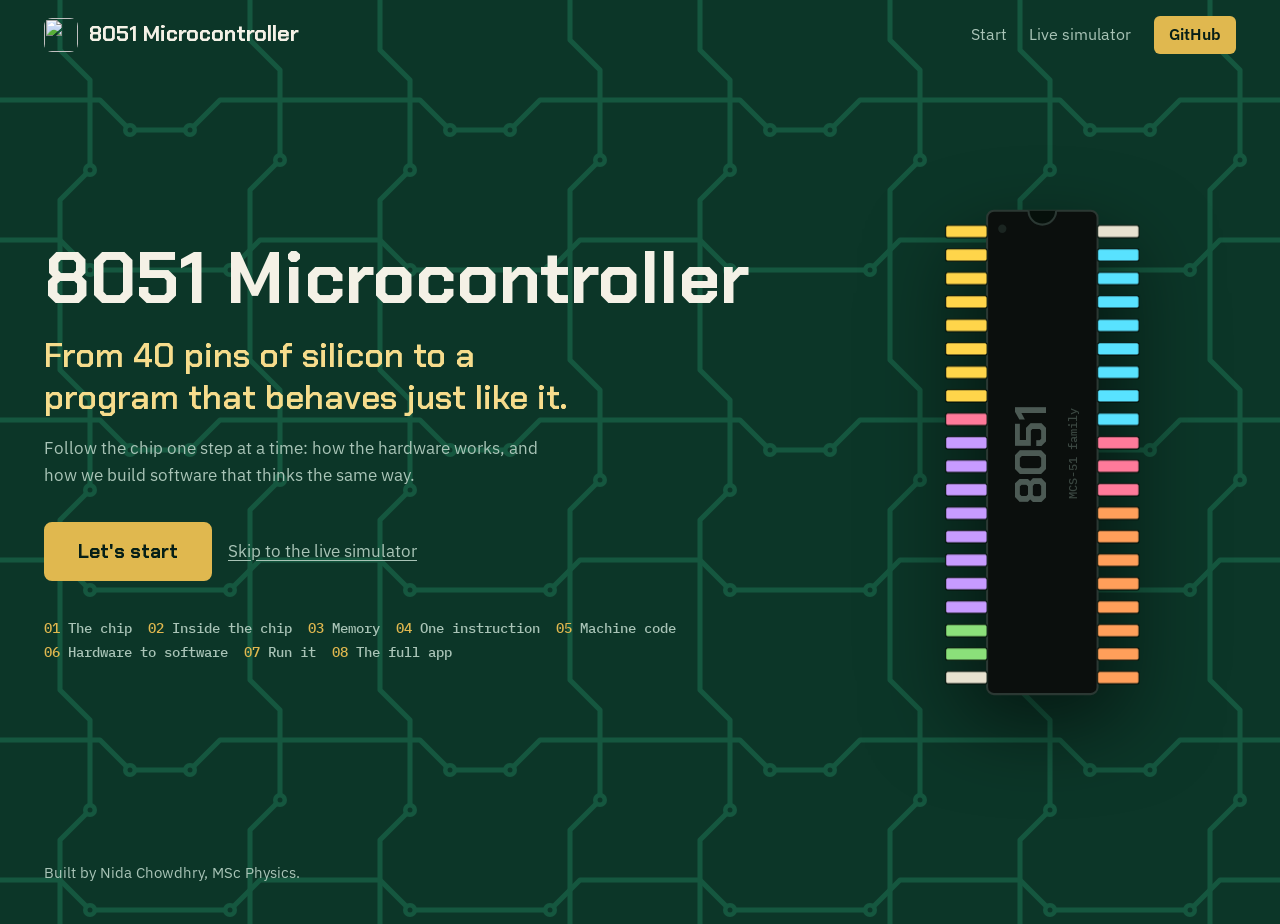
==== index.html @ 2f21e96e "Add files via upload" ====
<!DOCTYPE html>
<html lang="en">
<head>
  <meta charset="utf-8">
  <meta name="viewport" content="width=device-width, initial-scale=1">
  <title>8051 Microcontroller by Nida Chowdhry</title>
  <meta name="description" content="From 40 pins of silicon to a program that behaves just like it. Follow the 8051 one step at a time.">
  <link rel="icon" href="assets/logo.svg" type="image/svg+xml">
  <link rel="preconnect" href="https://fonts.googleapis.com">
  <link rel="preconnect" href="https://fonts.gstatic.com" crossorigin>
  <link href="https://fonts.googleapis.com/css2?family=Chakra+Petch:wght@500;600;700&family=IBM+Plex+Mono:wght@400;500&family=IBM+Plex+Sans:wght@400;600&display=swap" rel="stylesheet">
  <link rel="stylesheet" href="style.css">
</head>
<body data-page="landing">

<header class="top">
  <a class="brand" href="index.html" aria-label="8051 Microcontroller, start">
    <img src="assets/logo.svg" alt="" width="34" height="34">
    <span>8051 Microcontroller</span>
  </a>
  <nav aria-label="Main">
    <a href="index.html">Start</a>
    <a href="lab.html">Live simulator</a>
    <a class="gh" href="https://github.com/chowdhrynida/8051-simulator">GitHub</a>
  </nav>
</header>

<main class="landing" id="top">
  <div>
    <h1>8051 Microcontroller</h1>
    <p class="phrase">From 40 pins of silicon to a program that behaves just like it.</p>
    <p class="sub">Follow the chip one step at a time: how the hardware works, and how we build software that thinks the same way.</p>
    <div class="cta">
      <a class="big-btn" href="chip.html">Let's start</a>
      <a class="skip" href="lab.html">Skip to the live simulator</a>
    </div>
    <ol class="route" aria-label="The route"><li>The chip</li><li>Inside the chip</li><li>Memory</li><li>One instruction</li><li>Machine code</li><li>Hardware to software</li><li>Run it</li><li>The full app</li></ol>
  </div>
  <div id="heroChip" aria-hidden="true"></div>
</main>
<p class="landing-foot">Built by Nida Chowdhry, MSc Physics.</p>

<script src="pages.js"></script>
</body>
</html>
---- style.css ----
:root {
  --mask: #0c3628;
  --mask-dark: #082a1f;
  --mask-deep: #061f17;
  --edge: #1a5c46;
  --gold: #e0b84f;
  --gold-hi: #f6dc8c;
  --silk: #f4f1e6;
  --muted: #a9c4b7;
  --led-on: #ff5a48;
  --led-off: #3b1512;
  --ch1: #ffd54a;
  --ch2: #58e2ff;
  --display: "Chakra Petch", system-ui, sans-serif;
  --body: "IBM Plex Sans", system-ui, sans-serif;
  --mono: "IBM Plex Mono", ui-monospace, "Courier New", monospace;
}

* { box-sizing: border-box; }
html { scroll-behavior: smooth; background: var(--mask); }

body {
  margin: 0;
  background: var(--mask) url("data:image/svg+xml,%3Csvg xmlns=%22http://www.w3.org/2000/svg%22 width=%22320%22 height=%22320%22 viewBox=%220 0 320 320%22%3E%3Crect width=%22320%22 height=%22320%22 fill=%22%230c3628%22/%3E%3Cg fill=%22none%22 stroke=%22%2315573f%22 stroke-width=%225%22 stroke-linecap=%22round%22 stroke-linejoin=%22round%22%3E%3Cpath d=%22M0 100H100L130 130H190L220 100H320%22/%3E%3Cpath d=%22M0 240H60L90 270H230L260 240H320%22/%3E%3Cpath d=%22M60 0V50L90 80V170L60 200V320%22/%3E%3Cpath d=%22M250 0V40L280 70V160L250 190V320%22/%3E%3C/g%3E%3Cg fill=%22%2315573f%22%3E%3Ccircle cx=%22130%22 cy=%22130%22 r=%227%22/%3E%3Ccircle cx=%22190%22 cy=%22130%22 r=%227%22/%3E%3Ccircle cx=%2290%22 cy=%22270%22 r=%227%22/%3E%3Ccircle cx=%22230%22 cy=%22270%22 r=%227%22/%3E%3Ccircle cx=%2290%22 cy=%22170%22 r=%227%22/%3E%3Ccircle cx=%22280%22 cy=%22160%22 r=%227%22/%3E%3C/g%3E%3Cg fill=%22%230c3628%22%3E%3Ccircle cx=%22130%22 cy=%22130%22 r=%222.5%22/%3E%3Ccircle cx=%22190%22 cy=%22130%22 r=%222.5%22/%3E%3Ccircle cx=%2290%22 cy=%22270%22 r=%222.5%22/%3E%3Ccircle cx=%22230%22 cy=%22270%22 r=%222.5%22/%3E%3Ccircle cx=%2290%22 cy=%22170%22 r=%222.5%22/%3E%3Ccircle cx=%22280%22 cy=%22160%22 r=%222.5%22/%3E%3C/g%3E%3C/svg%3E") repeat;
  color: var(--silk);
  font-family: var(--body);
  font-size: 1.0625rem;
  line-height: 1.6;
  -webkit-font-smoothing: antialiased;
}

a { color: var(--gold-hi); text-underline-offset: 3px; }
a:hover { color: #fff; }
:focus-visible { outline: 3px solid var(--gold-hi); outline-offset: 3px; border-radius: 4px; }

code { font-family: var(--mono); font-size: .9em; color: var(--gold-hi); background: rgba(0,0,0,.28); padding: .08em .4em; border-radius: 4px; }

/* ---------- header ---------- */
.top {
  display: flex; align-items: center; justify-content: space-between; gap: 1rem; flex-wrap: wrap;
  max-width: 1240px; margin: 0 auto; padding: 1rem 1.5rem;
}
.brand { display: flex; align-items: center; gap: .7rem; color: var(--silk); text-decoration: none; font: 700 1.35rem/1 var(--display); }
.brand img { border-radius: 8px; }
.top nav { display: flex; gap: 1.4rem; align-items: center; flex-wrap: wrap; }
.top nav a { color: var(--muted); text-decoration: none; font-size: .98rem; }
.top nav a:hover { color: #fff; }
.top nav a.gh { color: var(--mask-deep); background: var(--gold); padding: .4rem .95rem; border-radius: 6px; font-weight: 600; }
.top nav a.gh:hover { background: var(--gold-hi); }

/* ---------- intro ---------- */
.intro { max-width: 1240px; margin: 0 auto; padding: 1.6rem 1.5rem 1.8rem; }
h1 {
  font: 700 clamp(2.4rem, 5.4vw, 4.2rem)/1 var(--display);
  margin: 0 0 1rem; color: var(--silk); max-width: 18ch;
}
.intro p { max-width: 62ch; margin: 0; color: var(--muted); }

/* ---------- the board ---------- */
.board {
  position: relative;
  max-width: 1240px;
  margin: 0 auto 4rem;
  padding: 1.6rem 1.4rem 1.6rem;
  background-color: var(--mask-dark);
  border: 3px solid var(--gold);
  border-radius: 18px;
  box-shadow: 0 0 0 6px rgba(0,0,0,.25), 0 40px 80px -30px rgba(0,0,0,.8);
  background-image:
    radial-gradient(circle at 22px 22px, #041510 0 6px, var(--gold) 6.5px 10px, transparent 10.5px),
    radial-gradient(circle at calc(100% - 22px) 22px, #041510 0 6px, var(--gold) 6.5px 10px, transparent 10.5px),
    radial-gradient(circle at 22px calc(100% - 22px), #041510 0 6px, var(--gold) 6.5px 10px, transparent 10.5px),
    radial-gradient(circle at calc(100% - 22px) calc(100% - 22px), #041510 0 6px, var(--gold) 6.5px 10px, transparent 10.5px);
}
@media (min-width: 1300px) { .board { width: calc(100% - 3rem); } }

.bar {
  display: flex; flex-wrap: wrap; align-items: end; gap: .9rem 1.4rem;
  padding: .2rem 1.6rem 1.2rem;
}
.btns { display: flex; gap: .55rem; flex-wrap: wrap; }
.field { display: flex; flex-direction: column; gap: .2rem; font-size: .8rem; color: var(--muted); }
.field span { font-family: var(--display); font-weight: 600; letter-spacing: .02em; }
select {
  font: 500 .92rem var(--mono); color: var(--silk); background: var(--mask-deep);
  border: 2px solid var(--edge); border-radius: 6px; padding: .42rem .5rem; max-width: 100%;
}
select:focus { border-color: var(--gold); outline: none; box-shadow: 0 0 0 3px rgba(224,184,79,.3); }

button {
  font: 600 .95rem var(--display); color: var(--mask-deep); background: var(--gold);
  border: 2px solid var(--gold); padding: .5rem 1.1rem; border-radius: 6px; cursor: pointer;
  transition: background .15s, transform .1s;
}
button:hover:not(:disabled) { background: var(--gold-hi); border-color: var(--gold-hi); }
button:active:not(:disabled) { transform: translateY(1px); }
button.ghost { background: transparent; color: var(--gold-hi); border-color: var(--gold); }
button.ghost:hover:not(:disabled) { background: rgba(224,184,79,.14); color: #fff; }
button:disabled { opacity: .45; cursor: not-allowed; }
button.on { background: var(--led-on); border-color: var(--led-on); color: #1a0705; }

.status { margin: 0 0 0 auto; font: 500 .9rem var(--mono); color: var(--gold-hi); min-height: 1.4em; align-self: center; text-align: right; }
.status.bad { color: #ff9c8f; }

.cols { display: grid; grid-template-columns: minmax(0, 1fr) minmax(0, 1fr); gap: 1.2rem; padding: 0 .5rem; }
.col { display: flex; flex-direction: column; gap: 1.2rem; min-width: 0; }

.panel {
  background: var(--mask-deep);
  border: 1px solid var(--edge);
  border-radius: 12px;
  padding: 1rem 1.1rem 1.1rem;
  min-width: 0;
}
.panel h2 { font: 600 1.05rem/1.3 var(--display); margin: 0 0 .7rem; color: var(--silk); }
.panel h2 .ref {
  display: inline-block; font: 500 .72rem var(--mono); color: var(--mask-deep); background: var(--gold);
  padding: .05rem .4rem; border-radius: 4px; margin-right: .35rem; vertical-align: .08em;
}
.dim { color: var(--muted); font-weight: 500; }
.hint { margin: .7rem 0 0; font-size: .82rem; color: var(--muted); line-height: 1.5; }

/* editor */
#src {
  width: 100%; height: 300px; resize: vertical;
  font: 400 .92rem/1.55 var(--mono); color: var(--silk);
  background: #04130d; border: 2px solid var(--edge); border-radius: 8px; padding: .8rem;
  tab-size: 4; white-space: pre; overflow: auto;
}
#src:focus { border-color: var(--gold); outline: none; box-shadow: 0 0 0 3px rgba(224,184,79,.25); }
.errs { list-style: none; margin: .6rem 0 0; padding: 0; font: 400 .85rem var(--mono); color: #ffb3a8; }
.errs li { padding: .15rem 0; }

/* tables */
.scroll { overflow: auto; border-radius: 8px; }
.listing-wrap { max-height: 300px; background: #04130d; border: 1px solid var(--edge); }
.trace-wrap { max-height: 200px; background: #04130d; border: 1px solid var(--edge); }
.tbl { width: 100%; border-collapse: collapse; font: 400 .85rem var(--mono); }
.tbl th { position: sticky; top: 0; background: var(--mask-dark); color: var(--muted); text-align: left; font: 600 .78rem var(--display); padding: .35rem .6rem; }
.tbl td { padding: .22rem .6rem; white-space: nowrap; }
.tbl td.addr { color: var(--gold-hi); }
.tbl td.bytes { color: var(--muted); }
.tbl tr.pc td { background: rgba(224,184,79,.22); color: #fff; }
.tbl tr.pc td.addr { color: #fff; }
.tbl td.lbl { color: var(--ch2); }

/* io: LEDs, seven-segment */
.io { display: grid; grid-template-columns: 1fr auto; gap: 1rem 1.6rem; align-items: center; }
.leds { display: flex; gap: .6rem; flex-wrap: wrap; }
.led { display: flex; flex-direction: column; align-items: center; gap: .3rem; font: 500 .68rem var(--mono); color: var(--muted); }
.led i {
  display: block; width: 26px; height: 26px; border-radius: 50%;
  background: radial-gradient(circle at 35% 30%, #5a2620, var(--led-off) 65%);
  border: 2px solid #1d0907; transition: box-shadow .1s, background .1s;
}
.led.on i { background: radial-gradient(circle at 35% 30%, #ffd2c9, var(--led-on) 55%); box-shadow: 0 0 14px 3px rgba(255,90,72,.75); }
.seg { width: 84px; height: auto; grid-column: 2; grid-row: 1 / span 2; }
.seg rect:not(:first-child), .seg circle { fill: var(--led-off); transition: fill .1s, filter .1s; }
.seg .on { fill: var(--led-on) !important; filter: drop-shadow(0 0 5px rgba(255,90,72,.9)); }
.ports { grid-column: 1; display: flex; gap: .5rem; margin: 0; flex-wrap: wrap; }
.ports div { background: #04130d; border: 1px solid var(--edge); border-radius: 6px; padding: .25rem .6rem; display: flex; gap: .5rem; align-items: baseline; }
.ports dt { font: 600 .8rem var(--display); color: var(--muted); }
.ports dd { margin: 0; font: 500 1rem var(--mono); color: var(--gold-hi); }

/* registers */
.regs { display: grid; grid-template-columns: repeat(3, minmax(0, 1fr)); gap: .6rem; }
.reg { background: #04130d; border: 1px solid var(--edge); border-radius: 8px; padding: .4rem .7rem; display: flex; flex-direction: column; }
.reg span { font: 600 .74rem var(--display); color: var(--muted); }
.reg b { font: 500 1.5rem/1.2 var(--mono); color: var(--gold-hi); }
.flags { display: flex; gap: .4rem; margin-top: .8rem; flex-wrap: wrap; }
.flag { font: 500 .78rem var(--mono); padding: .15rem .5rem; border-radius: 5px; border: 1px solid var(--edge); color: var(--muted); background: #04130d; }
.flag.on { background: var(--gold); border-color: var(--gold); color: var(--mask-deep); font-weight: 600; }
.banks { margin-top: .9rem; }
.bank-title { margin: 0 0 .4rem; font: 600 .8rem var(--display); color: var(--muted); }
.bank-title b { color: var(--gold-hi); }
.rn { display: grid; grid-template-columns: repeat(8, minmax(0, 1fr)); gap: .35rem; }
.rn div { background: #04130d; border: 1px solid var(--edge); border-radius: 6px; text-align: center; padding: .2rem 0; }
.rn span { display: block; font: 500 .68rem var(--mono); color: var(--muted); }
.rn b { font: 500 .95rem var(--mono); color: var(--silk); }

/* scope */
.scope-bar { display: flex; gap: 1rem; flex-wrap: wrap; margin-bottom: .7rem; }
.scope-bar .field { flex-direction: row; align-items: center; gap: .45rem; }
.scope-bar .ch1 { color: var(--ch1); }
.scope-bar .ch2 { color: var(--ch2); }
.scope { width: 100%; height: auto; aspect-ratio: 2 / 1; display: block; border-radius: 8px; border: 2px solid #22382f; background: #030a07; }
.readout { margin: .6rem 0 0; font: 500 .9rem var(--mono); color: var(--gold-hi); }

/* RAM */
.ram { border-collapse: separate; border-spacing: 2px; font: 400 .8rem var(--mono); width: 100%; }
.ram th { color: var(--muted); font-weight: 500; padding: .1rem .2rem; text-align: center; }
.ram td { text-align: center; padding: .18rem 0; background: #04130d; color: var(--silk); border-radius: 3px; min-width: 1.7em; }
.ram td.bank { background: #133a2d; }
.ram td.sp { outline: 2px solid var(--gold); outline-offset: -2px; }
.ram td.chg { animation: flash .8s ease-out; }
@keyframes flash { 0% { background: var(--gold); color: var(--mask-deep); } 100% { } }

/* ---------- desktop app ---------- */
.app, .dl { max-width: 1240px; margin: 0 auto; padding: 0 1.5rem 4rem; }
.app-head { max-width: 62ch; }
h2 { font: 700 2.4rem/1.05 var(--display); margin: 0 0 .9rem; color: var(--silk); }
.app-head p { margin: 0; color: var(--muted); }
h3 { font: 700 1.9rem/1.1 var(--display); color: var(--gold-hi); margin: 0 0 .7rem; }

.feat { display: grid; grid-template-columns: minmax(0, 5fr) minmax(0, 7fr); gap: 3rem; align-items: center; margin-top: 3.5rem; }
.feat:nth-of-type(even) { grid-template-columns: minmax(0, 7fr) minmax(0, 5fr); }
.feat:nth-of-type(even) .feat-text { order: 2; }
.feat-text p { margin: 0 0 .8rem; max-width: 46ch; }

.shot { margin: 0; }
.shot img { width: 100%; height: auto; display: block; border-radius: 12px; border: 2px solid var(--gold); box-shadow: 0 30px 60px -30px rgba(0,0,0,.8); }
.shot figcaption { display: none; }
.shot.missing img { display: none; }
.shot.missing { min-height: 240px; display: grid; place-items: center; text-align: center; padding: 2rem; border: 2px dashed var(--edge); border-radius: 12px; background: rgba(0,0,0,.2); }
.shot.missing figcaption { display: block; color: var(--muted); }

.dl { display: grid; grid-template-columns: minmax(0, 5fr) minmax(0, 7fr); gap: 3rem; align-items: start; border-top: 1px solid var(--edge); padding-top: 3.5rem; }
.dl-text p { margin: 0 0 .9rem; max-width: 46ch; }
.big-btn {
  display: inline-block; margin-top: .4rem; font: 700 1.05rem var(--display); color: var(--mask-deep); background: var(--gold);
  padding: .8rem 1.5rem; border-radius: 8px; text-decoration: none; border: 2px solid var(--gold);
}
.big-btn:hover { background: var(--gold-hi); color: var(--mask-deep); }
.term { margin: 0; background: #030a07; border: 1px solid var(--edge); border-radius: 12px; padding: 1.2rem 1.4rem; overflow-x: auto; font: 400 .95rem/1.8 var(--mono); }
.term code { background: none; padding: 0; color: var(--silk); font-size: inherit; }

/* ---------- footer ---------- */
.foot { max-width: 1240px; margin: 0 auto; padding: 1.6rem 1.5rem 3rem; border-top: 1px solid var(--edge); color: var(--muted); font-size: .95rem; display: flex; justify-content: space-between; gap: 1rem; flex-wrap: wrap; }
.foot p { margin: 0; }
.sep::before { content: ""; display: inline-block; width: 1px; height: .9em; background: var(--edge); margin: 0 .6rem; vertical-align: -.1em; }

/* ---------- small screens ---------- */
@media (max-width: 980px) {
  .cols { grid-template-columns: minmax(0, 1fr); }
  .feat, .feat:nth-of-type(even), .dl { grid-template-columns: minmax(0, 1fr); gap: 1.4rem; }
  .feat:nth-of-type(even) .feat-text { order: 0; }
  .feat { margin-top: 3rem; }
  .status { margin: 0; text-align: left; width: 100%; }
  .top nav a:not(.gh) { display: none; }
}
@media (max-width: 560px) {
  .board { padding: 1.2rem .4rem; border-radius: 14px; }
  .bar { padding: .2rem 1rem 1rem; }
  .cols { padding: 0 .3rem; }
  .io { grid-template-columns: minmax(0, 1fr); }
  .seg { grid-column: 1; grid-row: auto; width: 76px; }
  .rn { grid-template-columns: repeat(4, minmax(0, 1fr)); }
  .ram { font-size: .7rem; }
}
@media (prefers-reduced-motion: reduce) {
  html { scroll-behavior: auto; }
  * { transition: none !important; animation: none !important; }
}

/* =====================================================
   Journey pages
   ===================================================== */
.stepper { max-width: 1240px; margin: 0 auto; padding: 0 1.5rem; }
.stepper ol { list-style: none; display: flex; gap: .3rem; margin: 0; padding: .2rem 0 .4rem; overflow-x: auto; }
.stepper a {
  display: flex; align-items: center; gap: .45rem; padding: .35rem .65rem; border-radius: 7px;
  color: var(--muted); text-decoration: none; font: 600 .84rem var(--display); white-space: nowrap; border: 1px solid transparent;
}
.stepper a:hover { color: #fff; border-color: var(--edge); }
.stepper a i {
  width: 1.45rem; height: 1.45rem; border-radius: 50%; display: grid; place-items: center;
  font: 500 .72rem var(--mono); font-style: normal; background: var(--mask-deep); border: 1px solid var(--edge);
}
.stepper a.done i { background: var(--edge); color: var(--silk); }
.stepper a[aria-current="step"] { color: var(--mask-deep); background: var(--gold); }
.stepper a[aria-current="step"] i { background: var(--mask-deep); color: var(--gold-hi); border-color: var(--mask-deep); }

.stage { max-width: 1240px; margin: 0 auto; padding: 1.2rem 1.5rem 2rem; }
.count { margin: 0 0 .4rem; font: 500 .85rem var(--mono); color: var(--gold-hi); }
.stage h1 { font-size: clamp(2rem, 4.4vw, 3.3rem); max-width: none; margin-bottom: .8rem; }
.stage .lede { max-width: 66ch; color: var(--muted); margin: 0 0 1.8rem; }
.stage .lede + .lede { margin-top: -1rem; }
.stage.wide .board { margin-bottom: 1rem; }

.pager { max-width: 1240px; margin: 0 auto; padding: 1rem 1.5rem 4rem; display: flex; justify-content: space-between; gap: 1rem; flex-wrap: wrap; }
.pager a { font: 700 1rem var(--display); text-decoration: none; padding: .75rem 1.3rem; border-radius: 8px; border: 2px solid var(--gold); }
.pager .next { background: var(--gold); color: var(--mask-deep); }
.pager .next:hover { background: var(--gold-hi); border-color: var(--gold-hi); color: var(--mask-deep); }
.pager .back { color: var(--gold-hi); }
.pager .back:hover { background: rgba(224,184,79,.14); color: #fff; }

.split { display: grid; grid-template-columns: minmax(0, 5fr) minmax(0, 6fr); gap: 2rem; align-items: start; }
.info { position: sticky; top: 1rem; }
.info h2, .panel h2.big { font: 700 1.8rem/1.1 var(--display); margin: 0 0 .6rem; }
.info p { margin: 0 0 .8rem; }
.mini { font: 600 .85rem var(--display); color: var(--gold-hi); margin: 1rem 0 .3rem; letter-spacing: .01em; }
.facts { margin: .8rem 0 0; padding-left: 1.1rem; color: var(--muted); }
.facts li { margin: .2rem 0; }
.pin-no { font: 500 .85rem var(--mono); color: var(--muted); margin: 0 0 .2rem !important; }
.tag { display: inline-block; font: 600 .8rem var(--display); padding: .1rem .6rem; border-radius: 999px; border: 2px solid var(--c, var(--gold)); color: var(--c, var(--gold)); }
.notice { margin: 1.6rem 0 0; padding: 1rem 1.2rem; background: rgba(0,0,0,.25); border-left: 4px solid var(--gold); border-radius: 0 8px 8px 0; max-width: 70ch; }
.notice h2 { font: 700 1.2rem var(--display); margin: 0 0 .4rem; }
.notice ul { margin: 0; padding-left: 1.1rem; color: var(--muted); }
.notice li { margin: .25rem 0; }

/* chip */
#dip svg { width: 100%; height: auto; max-width: 560px; display: block; margin: 0 auto; }
.dip-body { fill: #0b0f0d; stroke: #2b3833; stroke-width: 3; }
.dip-notch { fill: #06100b; stroke: #2b3833; stroke-width: 3; }
.dip-dot { fill: #1b2521; }
.dip-name { font: 700 64px var(--display); fill: #4c5a54; }
.dip-sub { font: 500 18px var(--mono); fill: #3a4640; }
.pin { cursor: pointer; }
.pin rect { stroke: #04100a; stroke-width: 1.5; transition: filter .12s, opacity .15s; }
.pin .num { font: 600 13px var(--mono); fill: #06140f; pointer-events: none; }
.pin .lbl { font: 500 15px var(--mono); fill: var(--silk); }
.pin:hover rect, .pin:focus rect, .pin.sel rect { filter: brightness(1.3) drop-shadow(0 0 7px var(--c)); }
.pin.sel .lbl { fill: var(--gold-hi); }
.pin:focus { outline: none; }
.pin:focus-visible rect { stroke: #fff; stroke-width: 3; }
.pin.dim { opacity: .18; }
.legend { display: flex; flex-wrap: wrap; gap: .5rem; margin: 0 0 1.2rem; }
.lg { display: flex; align-items: center; gap: .45rem; font: 600 .85rem var(--display); color: var(--silk); background: var(--mask-deep); border: 2px solid var(--edge); padding: .3rem .7rem; border-radius: 999px; }
.lg i { width: .8rem; height: .8rem; border-radius: 3px; background: var(--c); }
.lg span { color: var(--muted); font: 500 .8rem var(--mono); }
.lg:hover:not(:disabled), .lg.on { background: rgba(224,184,79,.14); border-color: var(--gold); color: #fff; }

/* landing */
.landing { max-width: 1240px; margin: 0 auto; padding: 1.5rem 1.5rem 3rem; display: grid; grid-template-columns: minmax(0, 8fr) minmax(0, 4fr); gap: 2rem; align-items: center; min-height: calc(100vh - 110px); }
.landing h1 { font-size: clamp(2.5rem, 5.6vw, 4.6rem); line-height: .95; max-width: none; margin: 0 0 1.4rem; overflow-wrap: anywhere; }
.phrase { font: 600 clamp(1.35rem, 2.8vw, 2.1rem)/1.25 var(--display); color: var(--gold-hi); max-width: 26ch; margin: 0 0 1rem; }
.landing .sub { color: var(--muted); max-width: 52ch; margin: 0 0 2rem; }
.cta { display: flex; gap: 1rem; align-items: center; flex-wrap: wrap; }
.cta .big-btn { margin: 0; font-size: 1.2rem; padding: .95rem 2rem; }
.cta a.skip { color: var(--muted); }
.route { list-style: none; display: flex; gap: .35rem 1rem; flex-wrap: wrap; padding: 0; margin: 2.4rem 0 0; font: 500 .85rem var(--mono); color: var(--muted); }
.route li::before { content: counter(r, decimal-leading-zero) " "; counter-increment: r; color: var(--gold); }
.route { counter-reset: r; }
#heroChip svg { width: 100%; height: auto; max-height: 78vh; display: block; margin: 0 auto; filter: drop-shadow(0 30px 40px rgba(0,0,0,.55)); }
#heroChip .pin { cursor: default; }
#heroChip .pin rect { animation: lit 1.6s ease-out both; animation-delay: var(--d); }
@keyframes lit { from { opacity: .1; filter: brightness(.5); } 60% { opacity: 1; filter: brightness(1.7) drop-shadow(0 0 8px var(--c)); } to { opacity: 1; filter: none; } }
.landing-foot { max-width: 1240px; margin: 0 auto; padding: 0 1.5rem 2.5rem; color: var(--muted); font-size: .95rem; }

/* blocks */
.blocksvg { width: 100%; height: auto; display: block; }
.blocksvg .bus { stroke: #6e5f2b; stroke-width: 7; stroke-linecap: round; fill: none; }
.blocksvg .stub { stroke: #6e5f2b; stroke-width: 3; fill: none; }
.blocksvg .bk { cursor: pointer; }
.blocksvg .bk rect { fill: var(--mask-deep); stroke: var(--edge); stroke-width: 2.5; transition: stroke .15s, filter .15s; }
.blocksvg .bk:hover rect { stroke: var(--gold); }
.blocksvg .bk.sel rect { stroke: var(--gold-hi); filter: drop-shadow(0 0 8px rgba(224,184,79,.6)); fill: #0d3324; }
.blocksvg .bk:focus { outline: none; }
.blocksvg .bk:focus-visible rect { stroke: #fff; stroke-width: 3.5; }
.blocksvg .t1 { font: 700 22px var(--display); fill: var(--silk); pointer-events: none; }
.blocksvg .t2 { font: 400 15px var(--body); fill: var(--muted); pointer-events: none; }
.blocksvg .cap { font: 500 12px var(--mono); fill: #86723a; }

/* memory */
.mem { display: grid; grid-template-columns: minmax(0, 1fr) minmax(0, 1fr); gap: 1.2rem; }
.mem h3 { font: 700 1.05rem var(--display); margin: 0 0 .6rem; color: var(--gold-hi); }
.mcol { display: flex; flex-direction: column; gap: 4px; }
.mseg {
  display: flex; flex-direction: column; justify-content: center; text-align: left; gap: .1rem;
  background: var(--mask-deep); color: var(--silk); border: 2px solid var(--edge); border-radius: 8px;
  padding: .55rem .8rem; font: 600 .95rem var(--display); cursor: pointer;
}
.mseg small { font: 400 .8rem var(--mono); color: var(--muted); }
.mseg:hover:not(:disabled), .mseg.sel { background: #0d3324; border-color: var(--gold); color: #fff; }
.mseg.sfr { min-height: 120px; background-image: repeating-linear-gradient(135deg, transparent 0 10px, rgba(88,226,255,.06) 10px 20px); }
.mseg.scratch { min-height: 150px; }
.mseg.bits { min-height: 64px; }
.mseg.banks { min-height: 110px; }
.mseg.ext { min-height: 170px; background-image: repeating-linear-gradient(135deg, transparent 0 10px, rgba(255,255,255,.04) 10px 20px); }
.mseg.rom { min-height: 130px; }
.addr-tool { margin-top: 1.4rem; }
.addr-tool label { display: flex; align-items: center; gap: .7rem; flex-wrap: wrap; font: 600 .95rem var(--display); }
.addr-tool input { width: 4.2rem; text-align: center; font: 1.4rem var(--display); text-transform: uppercase; color: var(--gold-hi); background: var(--mask-deep); border: 2px solid var(--edge); border-radius: 8px; padding: .15rem 0; }
.addr-tool input:focus { border-color: var(--gold); outline: none; box-shadow: 0 0 0 3px rgba(224,184,79,.25); }
#addrOut { margin: .7rem 0 0; min-height: 3.2em; color: var(--silk); }
.ex code { font-size: 1rem; }
.sfrs { display: flex; flex-wrap: wrap; gap: .4rem; margin-top: .6rem; }
.sfrs span { font: 400 .8rem var(--mono); color: var(--muted); background: #04130d; border: 1px solid var(--edge); border-radius: 5px; padding: .1rem .45rem; }
.sfrs b { color: var(--gold-hi); font-weight: 500; }

/* one instruction */
.flowbox { background: var(--mask-deep); border: 1px solid var(--edge); border-radius: 14px; padding: 1rem 1rem 1.2rem; }
#flow { width: 100%; height: auto; display: block; }
#flow .wires path { fill: none; stroke: var(--edge); stroke-width: 3; stroke-linejoin: round; transition: stroke .25s; }
#flow .wires path.lit { stroke: var(--ch2); }
#flow .blk rect:first-child { fill: #04130d; stroke: var(--edge); stroke-width: 3; transition: stroke .25s, filter .25s; }
#flow .blk.active rect:first-child { stroke: var(--gold); filter: drop-shadow(0 0 8px rgba(224,184,79,.55)); }
#flow .ttl { font: 600 13px var(--body); fill: var(--muted); }
#flow .cap { font: 400 11px var(--body); fill: #7a9488; }
#flow .val { font: 500 38px var(--display); fill: var(--silk); }
#flow .mnem { font: 500 20px var(--display); fill: var(--ch2); }
#flow .mono { font: 500 21px var(--display); fill: var(--silk); white-space: pre; }
#flow .row { fill: transparent; transition: fill .25s; }
#flow .row.on { fill: rgba(224,184,79,.25); }
#packet rect { fill: var(--ch2); filter: drop-shadow(0 0 8px rgba(88,226,255,.7)); }
#packet text { font: 600 20px var(--display); fill: var(--mask-deep); }
.cycle-grid { display: grid; grid-template-columns: minmax(0, 5fr) minmax(0, 7fr); gap: 2rem; align-items: start; }
.explain { border-left: 4px solid var(--ch2); padding: .2rem 0 .2rem 1rem; min-height: 9.5rem; margin-bottom: 1.2rem; }
.explain p { margin: 0; max-width: 46ch; }
.explain-title { font: 700 1.5rem/1.15 var(--display); color: var(--ch2); margin-bottom: .35rem !important; }
#cyText { color: var(--muted); }
.controls { display: flex; flex-wrap: wrap; align-items: center; gap: .9rem 1.4rem; margin-top: .9rem; }
.val-in { display: flex; align-items: center; gap: .6rem; color: var(--muted); font-size: .92rem; }
.val-in input { width: 3.2rem; text-align: center; font: 1.35rem var(--display); text-transform: uppercase; color: var(--gold-hi); background: var(--mask-deep); border: 2px solid var(--edge); border-radius: 8px; padding: .1rem 0; }
.val-in input:focus { border-color: var(--gold); outline: none; box-shadow: 0 0 0 3px rgba(224,184,79,.25); }
.counter { margin: 0; color: var(--muted); font-size: .92rem; margin-left: auto; }

/* machine code */
.asm-in { display: flex; gap: .8rem; align-items: center; flex-wrap: wrap; margin-bottom: 1rem; }
.asm-in input { flex: 1 1 260px; max-width: 420px; font: 500 1.3rem var(--mono); color: var(--silk); background: #04130d; border: 2px solid var(--edge); border-radius: 10px; padding: .6rem .9rem; }
.asm-in input:focus { border-color: var(--gold); outline: none; box-shadow: 0 0 0 3px rgba(224,184,79,.25); }
.chips { display: flex; flex-wrap: wrap; gap: .45rem; margin: 0 0 1.6rem; }
.chipbtn { font: 500 .85rem var(--mono); color: var(--silk); background: var(--mask-deep); border: 1px solid var(--edge); border-radius: 6px; padding: .3rem .6rem; cursor: pointer; }
.chipbtn:hover:not(:disabled) { border-color: var(--gold); background: #0d3324; color: #fff; }
.bytes { display: flex; gap: .8rem; flex-wrap: wrap; }
.bytebox { background: var(--mask-deep); border: 2px solid var(--edge); border-radius: 12px; padding: .6rem 1rem .7rem; text-align: center; min-width: 116px; }
.bytebox.op { border-color: var(--gold); }
.bytebox small { display: block; font: 600 .78rem var(--display); color: var(--muted); }
.bytebox b { display: block; font: 500 2.4rem/1.1 var(--display); color: var(--gold-hi); }
.bytebox .bin { font: 400 .8rem var(--mono); color: var(--ch2); }
.stat { margin: 1rem 0 .4rem; color: var(--silk); }
.stat b { color: var(--gold-hi); }
.note { margin: .5rem 0 0; color: var(--muted); max-width: 70ch; }
.bad { color: #ffb3a8; }
.dim { color: var(--muted); }

/* hardware to software */
.map { display: grid; grid-template-columns: minmax(0, 3fr) minmax(0, 8fr); gap: 1.5rem; align-items: start; }
.parts { display: flex; flex-direction: column; gap: .4rem; }
.part { text-align: left; background: var(--mask-deep); color: var(--silk); border: 2px solid var(--edge); border-radius: 8px; padding: .55rem .8rem; font: 600 .95rem var(--display); cursor: pointer; }
.part:hover:not(:disabled), .part.sel { background: #0d3324; border-color: var(--gold); color: #fff; }
.pycode { margin: 0; background: #030a07; border: 1px solid var(--edge); border-radius: 10px; padding: 1rem 1.2rem; overflow-x: auto; font: 400 .95rem/1.7 var(--mono); }
.pycode code { background: none; color: var(--silk); padding: 0; font-size: inherit; }
.tests { width: 100%; border-collapse: collapse; font-size: .92rem; }
.tests th { text-align: left; font: 600 .82rem var(--display); color: var(--muted); padding: .4rem .6rem; border-bottom: 1px solid var(--edge); }
.tests td { padding: .55rem .6rem; border-bottom: 1px solid rgba(26,92,70,.6); vertical-align: top; }
.tests code.p { font-size: .78rem; color: var(--muted); background: none; padding: 0; }
.okc { color: #8be07a; font-weight: 600; }
.badc { color: #ff9c8f; font-weight: 600; }
.sum { margin: .8rem 0 0; font: 600 1rem var(--display); color: var(--gold-hi); }
.section { margin-top: 3rem; }
.section h2 { font: 700 1.9rem/1.1 var(--display); margin: 0 0 .6rem; }
.section > p { max-width: 66ch; color: var(--muted); margin: 0 0 1.2rem; }

@media (max-width: 980px) {
  .split, .cycle-grid, .map, .landing { grid-template-columns: minmax(0, 1fr); }
  .info { position: static; }
  .landing { min-height: 0; padding-top: 1rem; }
  #heroChip svg { max-height: 420px; }
  .counter { margin-left: 0; width: 100%; }
  .stepper a span { display: none; }
  .stepper a[aria-current="step"] span { display: inline; }
}
@media (max-width: 560px) {
  .landing h1 { font-size: 1.95rem; }
  .mem { grid-template-columns: minmax(0, 1fr); }
  .tests td:nth-child(2), .tests th:nth-child(2) { display: none; }
}
@media (prefers-reduced-motion: reduce) {
  #heroChip .pin rect { animation: none; }
}
.stage .dl { padding-left: 0; padding-right: 0; }
/* ---------- UART panel (Run it page) ---------- */
.uart-term { min-height: 3.4rem; max-height: 9rem; overflow: auto; margin: 0 0 .7rem; padding: .7rem .9rem; background: #030a07; border: 1px solid var(--edge); border-radius: 8px; font: 500 1.05rem/1.5 var(--mono); color: #8be07a; white-space: pre-wrap; word-break: break-all; }
.uart-wave { width: 100%; height: 150px; display: block; background: #030a07; border: 1px solid var(--edge); border-radius: 8px; }
.uart-rx { display: flex; gap: .6rem; align-items: flex-end; flex-wrap: wrap; margin-top: .7rem; }
.uart-rx input { width: 3.4rem; font: 500 1rem var(--mono); color: var(--silk); background: var(--mask-deep); border: 1px solid var(--edge); border-radius: 6px; padding: .35rem .5rem; text-align: center; }
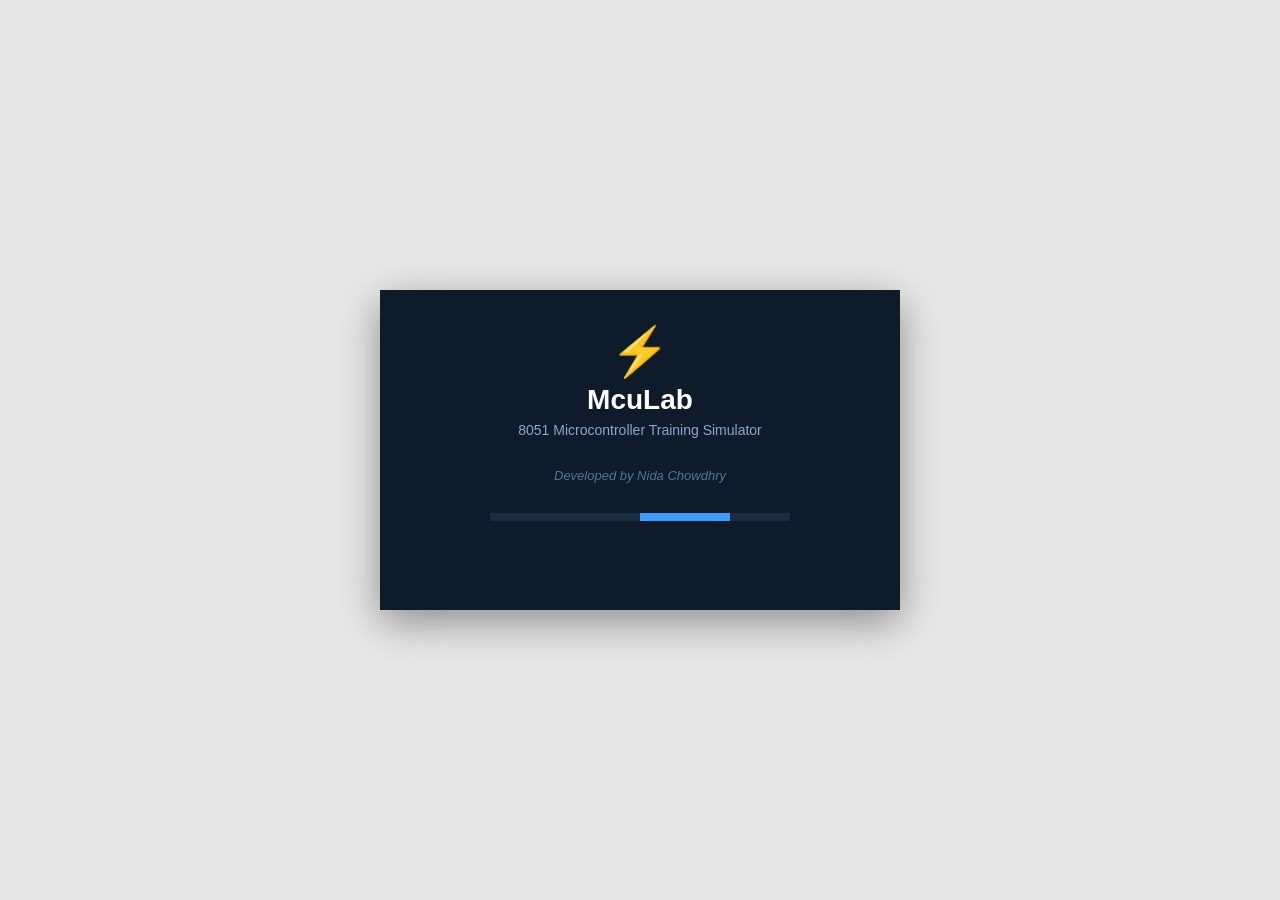
==== commit 461c8250: "Add files via upload" ====
--- a/index.html
+++ b/index.html
@@ -1,45 +1,4307 @@
 <!DOCTYPE html>
 <html lang="en">
 <head>
-  <meta charset="utf-8">
-  <meta name="viewport" content="width=device-width, initial-scale=1">
-  <title>8051 Microcontroller by Nida Chowdhry</title>
-  <meta name="description" content="From 40 pins of silicon to a program that behaves just like it. Follow the 8051 one step at a time.">
-  <link rel="icon" href="assets/logo.svg" type="image/svg+xml">
-  <link rel="preconnect" href="https://fonts.googleapis.com">
-  <link rel="preconnect" href="https://fonts.gstatic.com" crossorigin>
-  <link href="https://fonts.googleapis.com/css2?family=Chakra+Petch:wght@500;600;700&family=IBM+Plex+Mono:wght@400;500&family=IBM+Plex+Sans:wght@400;600&display=swap" rel="stylesheet">
-  <link rel="stylesheet" href="style.css">
+<meta charset="utf-8">
+<meta name="viewport" content="width=device-width, initial-scale=1">
+<title>McuLab — 8051 Simulator</title>
+<style>
+*{box-sizing:border-box}
+html,body{margin:0;height:100%}
+body{font:12px "Segoe UI",Tahoma,"Helvetica Neue",Arial,sans-serif;background:#e8e8e8;color:#000;overflow:auto}
+button,input,select,textarea{font-family:inherit;font-size:inherit}
+[hidden]{display:none!important}
+
+/* ---------- Tk-like widgets ---------- */
+.tk-btn{background:#f0f0f0;color:#000;border:1px solid;border-color:#fff #6d6d6d #6d6d6d #fff;box-shadow:inset -1px -1px #a0a0a0,inset 1px 1px #e3e3e3;padding:3px 8px;cursor:default;font:12px "Segoe UI",Arial,sans-serif;min-height:23px}
+.tk-btn:active{border-color:#6d6d6d #fff #fff #6d6d6d;box-shadow:inset 1px 1px #a0a0a0,inset -1px -1px #e3e3e3;padding:4px 7px 2px 9px}
+.tk-btn:hover{filter:brightness(1.04)}
+.ttk-btn{background:#e1e1e1;color:#000;border:1px solid #adadad;padding:3px 8px;min-height:23px;font:12px "Segoe UI",Arial,sans-serif;cursor:default}
+.ttk-btn:hover{background:#e5f1fb;border-color:#0078d7}.ttk-btn:active{background:#cce4f7;border-color:#005499}
+.lf{border:2px groove #fcfcfc;background:#fff;margin:0;padding:5px;min-width:0}
+.lf>legend{padding:0 2px;font-size:12px;color:#000}
+.ent{background:#fff;color:#000;border:2px solid;border-color:#a0a0a0 #fff #fff #a0a0a0;box-shadow:inset 1px 1px #696969;padding:1px 3px;font:12px "Segoe UI",Arial,sans-serif;height:21px;min-width:0}
+.ent.mono{font:11px "Courier New",monospace}
+.ent:focus{outline:1px solid #3399ff;outline-offset:0}
+.cell-h{background:#f0f0f0;color:#000;border:2px ridge #fcfcfc;text-align:center;font:9px Arial,sans-serif;padding:1px 0;line-height:12px}
+.cell-v{background:#fff;color:#000;border:2px solid;border-color:#a0a0a0 #fff #fff #a0a0a0;text-align:center;font:11px "Courier New",monospace;padding:0;line-height:14px}
+select.tk-sel{background:#fff;border:1px solid #7a7a7a;height:21px;padding:0 2px;font:11px Arial,sans-serif}
+.cb{width:13px;height:13px;margin:0;accent-color:#0078d7}
+.cb.ind{pointer-events:none}
+.cb.dis{pointer-events:none;opacity:.55}
+
+/* ---------- main window ---------- */
+#app{min-height:100vh}
+#main_frame{display:grid;grid-template-columns:minmax(300px,1fr) minmax(400px,1.15fr) minmax(440px,1.25fr);grid-template-rows:auto auto minmax(250px,1fr);padding:10px;min-height:100vh;background:#e8e8e8}
+#btn_row{grid-column:1/4;display:flex;gap:10px;padding:0 0 10px;align-items:center;flex-wrap:wrap}
+#btn_row .tk-btn,#btn_row .ttk-btn{width:98px}
+#devices_btn{background:#FF9800!important;color:#fff;font:bold 12px Arial,sans-serif;width:82px!important}
+#left_panel{padding-right:5px;display:flex;flex-direction:column;min-width:0}
+#middle_panel{padding:5px;min-width:0;display:flex;flex-direction:column}
+#right_panel{padding-left:5px;min-width:0;display:flex;flex-direction:column}
+#bottom_panel{grid-column:1/4;display:grid;grid-template-columns:1fr 1fr;grid-template-rows:auto minmax(0,1fr);padding-top:10px;min-height:250px;gap:0 10px}
+#left_panel>.lf,#middle_panel>.lf,#right_panel>.lf{margin-bottom:9px}
+.hl-wrap{position:relative;flex:1;min-height:120px;background:#fff;border:2px solid;border-color:#a0a0a0 #fff #fff #a0a0a0;box-shadow:inset 1px 1px #696969;overflow:hidden}
+.hl-wrap .bd,.hl-wrap textarea{position:absolute;inset:0;margin:0;border:0;padding:3px 4px;font:13px/16px "Courier New",monospace;white-space:pre;tab-size:8;letter-spacing:0;word-spacing:0;font-variant-ligatures:none}
+.hl-wrap .bd{overflow:hidden;color:#000;pointer-events:none;padding-bottom:40px}
+.hl-wrap .bd div{min-height:16px}
+.hl-wrap textarea{background:transparent;color:transparent;caret-color:#000;resize:none;outline:none;overflow:auto;z-index:1}
+.hl-wrap textarea::selection{background:rgba(51,153,255,.38);color:transparent}
+.hl-wrap .bd .hlt{background:#fff2a8}
+.hl-wrap .bd .asm_err{background:#FF4444;color:#fff}
+.hl-wrap .bd .dptr_row{background:#FFFACD;color:#CC0000}
+.mem-ta{width:100%;height:100%;resize:none;background:#f0f0f0;border:2px solid;border-color:#a0a0a0 #fff #fff #a0a0a0;box-shadow:inset 1px 1px #696969;padding:3px 4px;font:bold 13px/16px "Courier New",monospace;white-space:pre;overflow:auto;outline:none}
+.mem-hdr{font:bold 13px/16px "Courier New",monospace;white-space:pre;color:#000;padding:0 4px 2px}
+.trace-ta{width:100%;flex:1;min-height:110px;resize:none;background:#f8f8f8;color:#333;border:2px solid;border-color:#a0a0a0 #fff #fff #a0a0a0;box-shadow:inset 1px 1px #696969;font:12px/15px "Courier New",monospace;padding:3px;white-space:pre;overflow:auto;outline:none}
+.bitrow{display:flex;align-items:flex-end}
+.bitcol{display:flex;flex-direction:column;align-items:center;margin:0 2px;font-size:12px}
+#doubt_btn{position:fixed;right:14px;bottom:14px;z-index:900;background:#7C93C3;color:#fff;border:0;width:66px;height:62px;font:bold 11px "Segoe UI",sans-serif;line-height:14px;cursor:pointer}
+#doubt_btn:hover{background:#5C74A8}
+
+/* ---------- floating windows ---------- */
+.win{position:fixed;z-index:1000;background:#f0f0f0;border:1px solid #5a5a5a;box-shadow:0 8px 28px rgba(0,0,0,.35);display:flex;flex-direction:column;min-width:260px;min-height:120px}
+.win>.tb{display:flex;align-items:center;background:#fff;height:30px;flex:none;user-select:none;cursor:default;border-bottom:1px solid #d0d0d0}
+.win.active>.tb{background:#dbe7f6}
+.win>.tb .ttl{flex:1;padding:0 10px;font:12px "Segoe UI",sans-serif;white-space:nowrap;overflow:hidden;text-overflow:ellipsis}
+.win>.tb button{width:40px;height:30px;border:0;background:transparent;font-size:14px;cursor:default;color:#222}
+.win>.tb button:hover{background:#e0e0e0}.win>.tb .x:hover{background:#e81123;color:#fff}
+.win>.body{flex:1;min-height:0;position:relative;overflow:auto}
+.win .rz{position:absolute;right:0;bottom:0;width:16px;height:16px;cursor:nwse-resize;z-index:5;background:linear-gradient(135deg,transparent 50%,rgba(0,0,0,.3) 50%,rgba(0,0,0,.3) 58%,transparent 58%,transparent 72%,rgba(0,0,0,.3) 72%,rgba(0,0,0,.3) 80%,transparent 80%)}
+#modal_layer{position:fixed;inset:0;background:rgba(0,0,0,.28);z-index:9000;display:flex;align-items:center;justify-content:center}
+.dlg{background:#f0f0f0;border:1px solid #444;box-shadow:0 10px 36px rgba(0,0,0,.45);min-width:320px;max-width:560px;font:12px "Segoe UI",sans-serif}
+.dlg .tb{background:#fff;height:30px;line-height:30px;padding:0 10px;border-bottom:1px solid #d0d0d0}
+.dlg .mb{background:#fff;padding:20px 20px 24px;display:flex;gap:16px;align-items:flex-start}
+.dlg .ic{font-size:30px;line-height:30px;flex:none}
+.dlg .msg{white-space:pre-wrap;line-height:1.45;max-height:60vh;overflow:auto}
+.dlg .bb{padding:12px;display:flex;justify-content:flex-end;gap:8px}
+.dlg .bb button{min-width:78px;height:25px;background:#e1e1e1;border:1px solid #adadad}
+.dlg .bb button:hover{background:#e5f1fb;border-color:#0078d7}.dlg .bb button.def{border-color:#0078d7}
+
+/* ---------- UART window ---------- */
+.uart{background:#0a0f0a;color:#ddd;height:100%;display:flex;flex-direction:column}
+.uart .hdr{background:#0d1a0d;padding:6px 10px;display:flex;align-items:center;gap:10px;font:11px "Courier New",monospace}
+.uart .ch{background:#0f1a0f;margin:5px 6px;padding:4px 6px 6px;border:2px groove #223;position:relative}
+.uart .ch legend{font:bold 12px Arial,sans-serif;padding:0 4px}
+.uart canvas{display:block;width:100%;background:#020e02;border:1px solid #1a3a1a}
+.uart .bot{background:#0d1a0d;padding:6px;display:flex;align-items:center;gap:6px;margin-top:auto}
+.uart .bot button{border:1px solid #333;font:12px Arial}
+
+/* ---------- ChipMitra ---------- */
+.cm{--cyan:#1a73e8;--cyand:#d7e6fb;--green:#28A745;--amber:#e0a300;--pink:#DC3545;--main:#22262e;--muted:#6c757d;--dim:#98a2b0;--bord:#dcdfe4;display:flex;flex-direction:column;height:100%;background:#e6e9ef;color:var(--main);font:13px "Segoe UI",sans-serif}
+.cm .hd{background:#fff;height:74px;display:flex;align-items:center;flex:none;position:relative}
+.cm .brand{font:bold 25px Consolas,monospace;color:var(--cyan);margin-left:28px;text-shadow:1px 1px 0 #dcdfe4;white-space:nowrap}
+.cm .tag{font-size:11px;color:var(--muted);margin-left:14px;flex:1}
+.cm .stat{display:flex;align-items:center;margin-right:22px;font:bold 12px Consolas,monospace;color:var(--amber)}
+.cm .led{width:10px;height:10px;border-radius:50%;background:var(--amber);margin-right:8px;animation:pulse 1.3s steps(1) infinite}
+@keyframes pulse{50%{background:#ffe6b0}}
+.cm .newc{border:1px solid var(--bord);background:#fff;color:var(--muted);font:bold 12px "Segoe UI";padding:7px 14px;cursor:pointer;margin-right:8px}
+.cm .newc:hover{color:var(--pink);border-color:var(--pink)}
+.cm .trace{height:2px;background:var(--bord);flex:none;position:relative;background-image:radial-gradient(circle,var(--cyan) 2px,transparent 2.5px);background-size:90px 6px;background-position:20px -2px;background-repeat:repeat-x}
+.cm .body{display:flex;flex:1;min-height:0}
+.cm .rail{width:74px;background:#eef1f6;flex:none}
+.cm .rail .cell{padding-top:20px;text-align:center;cursor:pointer;color:var(--muted)}
+.cm .rail .cell .ic{font-size:26px;line-height:30px}.cm .rail .cell .lb{font:bold 10px "Segoe UI";margin-top:2px}
+.cm .rail .cell .bar{height:3px;margin-top:8px}
+.cm .rail .cell.on{color:var(--cyan)}.cm .rail .cell.on .bar{background:var(--cyan)}
+.cm .chat{flex:1;min-width:0;background:#fff;display:flex;flex-direction:column;padding:0 18px}
+.cm .ctop{padding:16px 0 6px;display:flex;align-items:baseline;gap:6px}
+.cm .ctop b{font:bold 16px "Segoe UI";color:var(--cyan)}.cm .ctop span{font-size:11px;color:var(--dim)}
+.cm .sug{padding-bottom:10px}.cm .sug .l{font:bold 11px "Segoe UI";color:var(--dim);margin-bottom:4px}
+.cm .chips{display:flex;flex-wrap:wrap;gap:8px 8px}
+.cm .chip{background:var(--cyand);color:var(--main);font:bold 12px "Segoe UI";padding:8px 12px;cursor:pointer}
+.cm .chip:hover{background:var(--cyan);color:#fff}
+.cm .msgs{flex:1;min-height:80px;overflow:auto;background:#e6e9ef;padding:10px}
+.cm .who{font:bold 11px Consolas,monospace;margin:10px 0 2px}
+.cm .who.u{color:var(--cyan);text-align:right}.cm .who.a{color:var(--green)}
+.cm .bub{white-space:pre-wrap;word-wrap:break-word;padding:6px 10px;line-height:1.5;font-size:13px}
+.cm .bub.u{background:#dbeafe;margin-left:80px;text-align:right}
+.cm .bub.a{background:#eaf7ee;margin-right:80px}
+.cm .bub pre{background:#fff;border:1px solid #cfe5d6;color:#1a7a35;font:13px Consolas,monospace;padding:8px;margin:6px 0;white-space:pre;overflow:auto;text-align:left}
+.cm .bub code{font-family:Consolas,monospace;background:#fff;color:#1a7a35;padding:0 3px}
+.cm .inp{background:#f2f5f9;border:1px solid var(--cyan);margin:6px 0 6px}
+.cm .inp .pr{padding:8px 10px 0;font-size:11px;color:var(--muted)}.cm .inp .pr b{font:bold 14px Consolas,monospace;color:var(--green)}
+.cm .inp textarea{display:block;width:calc(100% - 20px);margin:4px 10px 10px;height:84px;border:0;padding:8px 10px;font:14px Consolas,monospace;resize:none;outline:none;color:var(--main);background:#fff}
+.cm .inp textarea.ph{color:var(--muted)}
+.cm .brow{display:flex;justify-content:space-between;padding:0 0 8px}
+.cm .check{border:1px solid var(--cyand);background:#fff;color:var(--cyan);font:bold 12px "Segoe UI";padding:9px 14px;cursor:pointer}.cm .check:hover{background:#eaf2fe}
+.cm .send{background:var(--green);color:#fff;font:bold 14px Consolas,monospace;padding:9px 26px;cursor:pointer;border:0}.cm .send:hover{background:#1e7e34}
+.cm .tip{font-size:11px;color:var(--dim);padding:0 0 10px}
+.cm .drawer{width:400px;flex:none;background:#f2f5f9;display:flex;flex-direction:column;min-height:0}
+.cm .drawer .dh{display:flex;align-items:center;padding:10px 0 10px 14px}
+.cm .drawer .dh .t{border:0;font:bold 12px "Segoe UI";padding:6px 12px;margin-right:6px;cursor:pointer;background:#fff;color:var(--muted)}
+.cm .drawer .dh .t.on{background:var(--cyand);color:var(--main)}
+.cm .drawer .dh .x{margin-left:auto;padding:0 14px;font:bold 16px "Segoe UI";color:var(--muted);cursor:pointer}.cm .drawer .dh .x:hover{color:var(--pink)}
+.cm .drawer .dv{flex:1;min-height:0;display:flex;flex-direction:column;padding:0 14px 14px}
+.cm .drawer h4{margin:6px 0 8px;font:bold 15px "Segoe UI";color:var(--cyan)}
+.cm .drawer .search{border:1px solid var(--bord);padding:6px 8px;margin-bottom:8px;font-size:13px;width:100%;outline:none}
+.cm .drawer .search:focus{border-color:var(--cyan)}
+.cm .drawer ul{list-style:none;margin:0;padding:0;background:#fff;border:1px solid var(--bord);height:196px;overflow:auto;flex:none}
+.cm .drawer li{padding:3px 8px;cursor:pointer;font-size:13px}.cm .drawer li.sel{background:var(--cyand)}
+.cm .drawer .lbl{font:bold 12px "Segoe UI";color:var(--muted);margin:10px 0 3px}
+.cm .drawer pre.view{flex:1;min-height:60px;margin:0;background:#fff;padding:8px 10px;overflow:auto;font:13px "Segoe UI",sans-serif;white-space:pre-wrap}
+.cm .drawer pre.view.code{font:13px Consolas,monospace;color:#1a7a35;white-space:pre}
+.cm .loadb{background:var(--green);color:#fff;border:0;font:bold 13px "Segoe UI";padding:10px;margin-top:14px;cursor:pointer}.cm .loadb:hover{background:#1e7e34}
+
+/* ---------- splash + login ---------- */
+#boot{position:fixed;inset:0;z-index:8000;background:#e8e8e8;display:flex;align-items:center;justify-content:center}
+.splash{width:520px;max-width:96vw;height:320px;background:#0d1b2a;text-align:center;font-family:Arial,sans-serif;box-shadow:0 12px 40px rgba(0,0,0,.4)}
+.splash .bolt{font-size:48px;color:#00FF88;margin-top:34px;line-height:56px}
+.splash .nm{font:bold 28px Arial;color:#fff;margin-top:4px}
+.splash .sb{font-size:14px;color:#88AACC;margin-top:6px}
+.splash .by{font:italic 13px Arial;color:#557799;margin-top:30px}
+.splash .pg{width:300px;height:8px;background:#1d2d40;margin:30px auto 0;overflow:hidden;position:relative}
+.splash .pg i{position:absolute;top:0;bottom:0;width:90px;background:#3b9cff;animation:slide 1.2s ease-in-out infinite}
+@keyframes slide{0%{left:-90px}100%{left:300px}}
+.auth{width:420px;max-width:96vw;height:480px;background:#f2f4f7;box-shadow:0 12px 40px rgba(0,0,0,.4);font-family:Arial,sans-serif;display:flex;flex-direction:column}
+.auth .ah{background:#0d1b2a;height:90px;text-align:center;flex:none}
+.auth .ah b{display:block;font:bold 21px Arial;color:#fff;padding-top:20px}.auth .ah span{font-size:13px;color:#88AACC}
+.auth .tabs{margin:15px 15px 0;display:flex;gap:2px}
+.auth .tabs button{border:1px solid #c4c4c4;border-bottom:0;background:#e5e5e5;padding:5px 12px;font:13px Arial;cursor:pointer}
+.auth .tabs button.on{background:#f2f4f7;font-weight:bold}
+.auth .pane{margin:0 15px 15px;border:1px solid #c4c4c4;background:#f2f4f7;flex:1;padding:6px 0;overflow:auto}
+.auth label{display:block;margin:18px 30px 2px;font:13px Arial}
+.auth label:first-child{margin-top:26px}
+.auth input{display:block;width:calc(100% - 60px);margin:0 30px;font:14px Arial;padding:3px 4px;border:2px solid;border-color:#a0a0a0 #fff #fff #a0a0a0;box-shadow:inset 1px 1px #696969}
+.auth .go{display:block;width:calc(100% - 60px);margin:28px 30px 0;height:48px;border:1px solid;border-color:#fff #555 #555 #fff;color:#fff;font:bold 15px Arial;cursor:pointer}
+.auth .go:disabled{opacity:.6}
+
+</style>
 </head>
-<body data-page="landing">
-
-<header class="top">
-  <a class="brand" href="index.html" aria-label="8051 Microcontroller, start">
-    <img src="assets/logo.svg" alt="" width="34" height="34">
-    <span>8051 Microcontroller</span>
-  </a>
-  <nav aria-label="Main">
-    <a href="index.html">Start</a>
-    <a href="lab.html">Live simulator</a>
-    <a class="gh" href="https://github.com/chowdhrynida/8051-simulator">GitHub</a>
-  </nav>
-</header>
-
-<main class="landing" id="top">
-  <div>
-    <h1>8051 Microcontroller</h1>
-    <p class="phrase">From 40 pins of silicon to a program that behaves just like it.</p>
-    <p class="sub">Follow the chip one step at a time: how the hardware works, and how we build software that thinks the same way.</p>
-    <div class="cta">
-      <a class="big-btn" href="chip.html">Let's start</a>
-      <a class="skip" href="lab.html">Skip to the live simulator</a>
-    </div>
-    <ol class="route" aria-label="The route"><li>The chip</li><li>Inside the chip</li><li>Memory</li><li>One instruction</li><li>Machine code</li><li>Hardware to software</li><li>Run it</li><li>The full app</li></ol>
-  </div>
-  <div id="heroChip" aria-hidden="true"></div>
-</main>
-<p class="landing-foot">Built by Nida Chowdhry, MSc Physics.</p>
-
-<script src="pages.js"></script>
+<body>
+<script>
+/* ==== data ==== */
+const CM_THEORY={"1. 8051 Kya Hai?": "\n8051 EK 8-BIT MICROCONTROLLER HAI\n\n8051 Intel ne 1980 mein banaya tha (MCS-51 family). Ye ek \"microcontroller\"\nhai, \"microprocessor\" nahi — matlab isme CPU ke saath-saath RAM, ROM, I/O\nports, Timers aur Serial port bhi ek hi chip ke andar built-in hote hain.\n\nIsliye 8051 ko \"computer on a single chip\" bhi kehte hain.\n\nMAIN FEATURES:\n  - 8-bit CPU (data 8 bits mein process hota hai)\n  - 4KB internal ROM (program store karne ke liye)\n  - 128 bytes internal RAM (data store karne ke liye)\n  - 4 parallel I/O ports (P0, P1, P2, P3) — total 32 pins\n  - 2 Timers/Counters (16-bit)\n  - 1 Serial (UART) communication port\n  - 5 Interrupt sources\n  - Operating frequency: aksar 11.0592 MHz crystal use hota hai\n    (ye specific value isliye kyunki isse UART baud rate exactly\n    match ho jaata hai — 9600, 4800 jaise standard rates ke liye)\n\nKAHAN USE HOTA HAI:\n  Washing machines, microwave ovens, remote controls, toys, traffic\n  light controllers, small robots, embedded control systems — jahan\n  bhi simple, dedicated control logic chahiye wahan 8051 jaisa\n  microcontroller perfect hai. Aaj real products mein 8051 ki jagah\n  ARM/PIC/AVR use hote hain, lekin 8051 ABHI BHI colleges mein\n  microcontroller-programming sikhane ke liye #1 choice hai kyunki\n  iska architecture simple aur samajhne mein easy hai.\n", "2. 8051 Architecture": "\n8051 KA INTERNAL ARCHITECTURE\n\n8051 ke andar ye main blocks hote hain:\n\n1. CPU (Central Processing Unit)\n   - ALU (Arithmetic Logic Unit): add, subtract, AND, OR jaise operations\n   - Register Bank: A (Accumulator), B, R0-R7\n   - Program Counter (PC): agla instruction kahan se fetch karna hai,\n     uska address rakhta hai\n   - Stack Pointer (SP): stack ka top address rakhta hai\n\n2. Memory\n   - Program Memory (ROM/Flash): 4KB — aapka assembly code yahan store\n     hota hai (address 0000H se shuru)\n   - Data Memory (RAM): 128 bytes — variables, temp data yahan store\n     hota hai (address 00H se 7FH)\n   - SFR (Special Function Registers): 80H se FFH tak — ye special\n     addresses hain jinse Ports, Timers, Serial port control hote hain\n\n3. I/O Ports\n   - P0, P1, P2, P3 — har port 8 pins ka, total 32 I/O pins\n\n4. Timers/Counters\n   - Timer0 aur Timer1 — dono 16-bit, delay generate karne ya\n     external events count karne ke liye\n\n5. Serial Port (UART)\n   - Doosre devices se data bhejne/lene ke liye (RXD = P3.0, TXD = P3.1)\n\n6. Interrupt Control\n   - 5 interrupt sources jo CPU ko turant kisi important kaam\n     ke liye \"bulaa\" sakte hain (jaise Timer overflow, external signal)\n\nSIMPLE ANALOGY: Socho 8051 ek chota factory hai — CPU manager hai jo\nfaisle leta hai, RAM temporary notice-board hai, ROM permanent rule-book\nhai, aur Ports factory ke darwaze hain jinse cheezein andar-bahar aati\njaati hain.\n", "3. Pin Diagram & Description": "\n8051 KA PIN DIAGRAM (40-pin DIP package)\n\nIMPORTANT PINS:\n  Pin 1-8    : P1.0 - P1.7   (Port 1, pure I/O, no alternate function)\n  Pin 9      : RST           (Reset — HIGH karne se CPU reset ho jaata hai)\n  Pin 10-17  : P3.0 - P3.7   (Port 3, alternate functions bhi hain)\n  Pin 18, 19 : XTAL2, XTAL1  (Crystal oscillator connect karne ke liye)\n  Pin 20     : GND\n  Pin 21-28  : P2.0 - P2.7   (Port 2)\n  Pin 29     : PSEN          (Program Store Enable — external ROM read)\n  Pin 30     : ALE           (Address Latch Enable)\n  Pin 31     : EA            (External Access — HIGH=internal ROM use karo)\n  Pin 32-39  : P0.7 - P0.0   (Port 0)\n  Pin 40     : VCC (+5V)\n\nPORT 3 KE ALTERNATE (SPECIAL) FUNCTIONS:\n  P3.0 = RXD   (Serial data receive)\n  P3.1 = TXD   (Serial data transmit)\n  P3.2 = INT0  (External Interrupt 0)\n  P3.3 = INT1  (External Interrupt 1)\n  P3.4 = T0    (Timer 0 external input)\n  P3.5 = T1    (Timer 1 external input)\n  P3.6 = WR    (External memory Write control)\n  P3.7 = RD    (External memory Read control)\n\nYAAD RAKHNE KA TARIKA: \"Port 3 special hai\" — kyunki har baaki port\n(P0,P1,P2) sirf plain I/O hai, lekin P3 ke har pin ka ek \"double role\"\nhai (isliye P3 ko dual-purpose port kehte hain).\n", "4. Memory Organization": "\n8051 KI MEMORY ORGANIZATION\n\n8051 mein DO alag memory spaces hote hain (Harvard architecture):\n\n(A) PROGRAM MEMORY (ROM) — 0000H se FFFH (4KB)\n    - Yahan aapka ASSEMBLY CODE (instructions) store hota hai\n    - CPU hamesha 0000H se execution shuru karta hai (reset ke baad)\n    - Isko sirf READ kiya ja sakta hai (isliye \"MOVC\" instruction\n      use hoti hai isse padhne ke liye, normal \"MOV\" nahi)\n\n(B) DATA MEMORY (RAM) — 00H se FFH (internal), aur XRAM 0000H-FFFFH (external)\n    Internal RAM ke andar bhi 3 regions hain:\n\n    00H - 1FH : REGISTER BANKS (4 banks, har bank mein R0-R7)\n                 Bank 0 = 00H-07H, Bank 1 = 08H-0FH,\n                 Bank 2 = 10H-17H, Bank 3 = 18H-1FH\n                 (PSW ke RS1,RS0 bits decide karte hain konsa\n                 bank active hai)\n\n    20H - 2FH : BIT-ADDRESSABLE AREA\n                 Ye 16 bytes = 128 individual BITS hain, jinhe\n                 SETB/CLR/JB/JNB se directly access kar sakte ho\n                 (jaise \"SETB 20H.0\")\n\n    30H - 7FH : GENERAL PURPOSE RAM\n                 Yahan apna normal data/variables store karo\n\n    80H - FFH : SFR (Special Function Registers) area\n                 Ports, Timers, PSW, SP, IE, SCON jaise control\n                 registers yahan mapped hain (jaise P1 = 90H)\n\nMEMORY MAP YAAD RAKHNE KA TRICK:\n  \"0 se 1F Register, 20 se 2F Bit, 30 se 7F General, 80 se FF SFR\"\n", "5. Registers — A, B, PSW, SP, DPTR": "\n8051 KE MAIN REGISTERS\n\nA (ACCUMULATOR) — Address E0H\n  Sabse important register. Zyadatar arithmetic/logic operations\n  A ke through hi hote hain. Jaise \"ADD A, R1\" ka matlab A = A + R1\n\nB REGISTER — Address F0H\n  Sirf MUL aur DIV instructions mein use hota hai.\n  MUL AB: A×B ka result -> A(low byte), B(high byte)\n  DIV AB: A÷B ka result -> A(quotient), B(remainder)\n  Baaki time B ko normal RAM byte jaisa bhi use kar sakte ho.\n\nR0-R7 (WORKING REGISTERS)\n  8 general purpose registers, loop counters, temp storage ke\n  liye use hote hain. Ye actually RAM ke 00H-07H addresses hi hain\n  (register bank ke hisaab se shift hote hain).\n\nPSW (PROGRAM STATUS WORD) — Address D0H\n  Ye ek \"flag register\" hai jisme 8 bits hain, har bit ek status\n  batata hai:\n    Bit 7 = CY  (Carry flag — addition mein carry-out ya subtraction\n                  mein borrow hua kya)\n    Bit 6 = AC  (Auxiliary Carry — BCD arithmetic ke liye, lower\n                  nibble se carry)\n    Bit 5 = F0  (User-defined flag, jo bhi chaho use karo)\n    Bit 4,3 = RS1,RS0 (Register bank select — 00=Bank0, 01=Bank1, etc)\n    Bit 2 = OV  (Overflow — signed number arithmetic mein overflow)\n    Bit 1 = --  (Reserved, user-usable)\n    Bit 0 = P   (Parity — A mein 1's ki count odd hai to P=1)\n\nSP (STACK POINTER) — Address 81H\n  Stack ka current top-address rakhta hai. PUSH karne pe SP+1 hota\n  hai phir data store hota hai; POP karne pe pehle data read hota\n  hai phir SP-1 hota hai. Reset ke baad SP=07H hota hai default.\n\nDPTR (DATA POINTER) — 16-bit (DPH:DPL, address 83H:82H)\n  Ye ek 16-bit pointer hai — external memory access (MOVX) aur\n  lookup tables (MOVC A,@A+DPTR) ke liye use hota hai. Isse aap\n  poori 64KB memory address kar sakte ho.\n", "6. Ports P0, P1, P2, P3": "\n8051 KE 4 PORTS — DUAL ROLE SAMJHO\n\nHar port 8-bit hai, total 32 I/O pins milte hain.\n\nPORT 0 (P0) — Address 80H\n  - Agar internal ROM use kar rahe ho: normal I/O port hai, LEKIN\n    iske pins ko \"open-drain\" hone ki wajah se external pull-up\n    resistors lagane padte hain agar output ke liye use karna ho.\n  - Agar external memory use kar rahe ho: ye multiplexed\n    Address(low byte)/Data bus ban jaata hai.\n\nPORT 1 (P1) — Address 90H\n  - SABSE SIMPLE PORT — pure general purpose I/O, koi alternate\n    function nahi. Isliye LED/switch practice ke liye sabse zyada\n    use hota hai (jaise is simulator mein LEDs P1 pe connected hain).\n\nPORT 2 (P2) — Address A0H\n  - Normal I/O, LEKIN external memory use karte time ye Address\n    ka HIGH byte deta hai.\n\nPORT 3 (P3) — Address B0H\n  - Normal I/O + 8 special/alternate functions (RXD, TXD, INT0,\n    INT1, T0, T1, WR, RD) — dekho \"Pin Diagram\" topic mein.\n\nREADING vs WRITING:\n  Port ko \"output\" ki tarah use karna ho to us port ke SFR address\n  pe MOV karo (jaise \"MOV P1, #0FFH\" sabhi LED ON). Port ko \"input\"\n  ki tarah use karna ho to pehle us port pe 1 likho (float karne\n  ke liye), phir waha se MOV karke read karo.\n", "7. Addressing Modes": "\n8051 KE ADDRESSING MODES (data ko access karne ke tarike)\n\n1. IMMEDIATE ADDRESSING (#)\n   Value directly instruction mein likhi hoti hai.\n   Example: MOV A, #25H   → A mein 25H seedha load ho jaata hai\n\n2. REGISTER ADDRESSING\n   Data kisi register (R0-R7, A, B) mein hota hai.\n   Example: MOV A, R0     → R0 ki value A mein copy hoti hai\n\n3. DIRECT ADDRESSING\n   RAM ka exact address diya jaata hai.\n   Example: MOV A, 30H    → RAM address 30H ki value A mein aati hai\n\n4. INDIRECT ADDRESSING (@)\n   Register (R0/R1) ke ANDAR jo address hai, wahan se data lo.\n   Example: MOV A, @R0    → R0 mein jo address hai, uss address\n                             ki RAM value A mein aati hai\n   (Ye \"pointer\" jaisa concept hai — C language ke *ptr jaisa)\n\n5. INDEXED ADDRESSING\n   Lookup tables padhne ke liye use hota hai (Program memory se).\n   Example: MOVC A, @A+DPTR → A+DPTR jo address banta hai,\n                               waha ka ROM byte A mein aata hai\n\n6. RELATIVE ADDRESSING\n   Jump instructions (SJMP, conditional jumps) mein current PC se\n   relative offset use hota hai (-128 se +127 tak).\n\n7. BIT ADDRESSING\n   Individual bits ko directly access karna.\n   Example: SETB P1.0     → sirf P1 ke bit 0 ko 1 karo, baaki\n                              bits untouched rehte hain\n", "8. Instruction Set — Categories": "\n8051 INSTRUCTION SET — 5 MAIN CATEGORIES\n\n1. DATA TRANSFER INSTRUCTIONS\n   MOV, MOVX (external RAM), MOVC (code memory/lookup), PUSH, POP,\n   XCH (exchange), XCHD (exchange lower nibble)\n\n2. ARITHMETIC INSTRUCTIONS\n   ADD, ADDC (add with carry), SUBB (subtract with borrow),\n   INC (increment), DEC (decrement), MUL AB, DIV AB,\n   DA A (Decimal Adjust — BCD arithmetic correct karne ke liye)\n\n3. LOGICAL INSTRUCTIONS\n   ANL (AND), ORL (OR), XRL (XOR), CLR (clear), CPL (complement),\n   RL/RLC (rotate left), RR/RRC (rotate right), SWAP (nibble swap)\n\n4. BRANCHING / CONTROL INSTRUCTIONS\n   SJMP, LJMP, AJMP (unconditional jumps)\n   JZ, JNZ, JC, JNC, JB, JNB, JBC, CJNE, DJNZ (conditional jumps)\n   LCALL, ACALL, RET, RETI (subroutine call/return)\n   NOP (no operation)\n\n5. BIT MANIPULATION INSTRUCTIONS\n   SETB, CLR, CPL (on individual bits)\n   ANL C,bit / ORL C,bit (bit-level logic with Carry flag)\n   MOV C,bit / MOV bit,C\n\nTIP: Beginner hote hue, pehle MOV, ADD, SUBB, SJMP, DJNZ, CJNE aur\nbit instructions (SETB/CLR/JB) achhe se practice karo — 90% programs\ninhi se ban jaate hain!\n", "8b. Arithmetic — ADD, SUB, MUL, DIV Explained": "\nARITHMETIC OPERATIONS — Step-by-Step Deep Dive\n\n(A) ADDITION — ADD / ADDC\n    ADD A, source   → A = A + source\n    Example: MOV A, #05H\n             ADD A, #03H     ; A = 05H + 03H = 08H\n    3 FLAGS update hote hain automatically:\n      CY (Carry)  → agar result 8-bit (FFH) se bada ho jaaye\n      AC (Aux Carry) → agar lower nibble (4 bits) se carry ho\n      OV (Overflow) → agar SIGNED number ka result galat range\n                        mein chala jaaye (jaise 2 positive numbers\n                        add karne se negative result aa jaaye)\n\n    ADDC A, source  → A = A + source + CY (pichhle carry ko bhi\n                        add karta hai — BIG numbers add karne ke\n                        liye use hota hai, jaise 16-bit + 16-bit:\n                        pehle lower bytes ADD karo, phir upper\n                        bytes ADDC karo taaki carry propagate ho)\n\n(B) SUBTRACTION — SUBB (Subtract with Borrow)\n    8051 mein SIRF \"SUBB\" hai, plain \"SUB\" nahi hota!\n    SUBB A, source  → A = A - source - CY\n\n    IMPORTANT: Agar simple subtraction karni hai (A - source, bina\n    borrow ke), to PEHLE \"CLR C\" karna zaroori hai, warna purana CY\n    bit galti se subtract ho jayega!\n    Example: CLR C           ; carry clear karo pehle\n             MOV A, #08H\n             SUBB A, #03H     ; A = 08H - 03H - 0 = 05H\n\n    CY flag yahan \"BORROW\" ka kaam karta hai — agar source, A se\n    bada hai, to CY=1 set hoga (borrow hua matlab).\n\n(C) MULTIPLICATION — MUL AB\n    MUL AB  → A aur B register ko multiply karta hai\n    Result: A = LOW byte, B = HIGH byte (16-bit result, 2 registers\n    mein split hota hai kyunki 8×8 bit multiply ka max result\n    16-bit tak ja sakta hai — 255×255=65025)\n    Example: MOV A, #0AH      ; A = 10\n             MOV B, #05H       ; B = 5\n             MUL AB              ; A=32H(50 low byte), B=00H(high byte)\n    OV flag set hota hai agar result 255 se bada ho (matlab B≠0)\n\n(D) DIVISION — DIV AB\n    DIV AB  → A ko B se divide karta hai\n    Result: A = QUOTIENT, B = REMAINDER\n    Example: MOV A, #0AH      ; A = 10 (dividend)\n             MOV B, #03H       ; B = 3  (divisor)\n             DIV AB              ; A = 03H (quotient), B = 01H (remainder)\n    SPECIAL CASE: Agar B=0 hai (divide by zero), to OV flag SET ho\n    jaata hai aur A,B mein undefined/garbage value aa jaata hai —\n    isliye DIV se pehle hamesha check karo B≠0 hai.\n\nQUICK COMPARISON TABLE:\n    Operation | Instruction | Registers used | Result kaha\n    ----------|-------------|-----------------|-------------\n    Add       | ADD/ADDC    | A + source      | A (+ CY flag)\n    Subtract  | SUBB        | A - source - CY | A (+ CY flag)\n    Multiply  | MUL AB      | A × B           | A(low), B(high)\n    Divide    | DIV AB      | A ÷ B           | A(quotient), B(remainder)\n", "9. Timers & Counters": "\nTIMER/COUNTER 0 aur 1 (16-bit each)\n\nKAAM: Delay generate karna, ya external pulses count karna.\n\nMAIN REGISTERS:\n  TMOD (89H) — Timer MODE set karta hai (kaunsa mode, timer ya\n               counter). Format: GATE-C/T-M1-M0 (har timer ke liye\n               4 bits — Timer1 upper nibble, Timer0 lower nibble)\n  TCON (88H) — Timer CONTROL: TR0/TR1 (Run/Stop), TF0/TF1\n               (Overflow flag — jab timer 0000H pe wapas aata hai\n               to ye flag SET ho jaata hai)\n  TH0,TL0 (8CH,8AH) / TH1,TL1 (8DH,8BH) — Timer ki High aur Low\n               byte, yahan initial value load karte hain\n\nTIMER MODES (M1 M0):\n  Mode 0 : 13-bit timer (purana, kam use hota hai)\n  Mode 1 : 16-bit timer  ← SABSE ZYADA USE HOTA HAI\n  Mode 2 : 8-bit auto-reload (baar-baar same value se restart)\n  Mode 3 : Split mode (Timer0 do alag 8-bit timers ban jaata hai)\n\nSIMPLE DELAY PROGRAM LOGIC (Mode 1):\n  1. MOV TMOD, #01H     ; Timer0, Mode 1 select karo\n  2. MOV TH0, #high_byte\n     MOV TL0, #low_byte  ; starting count value load karo\n  3. SETB TR0            ; Timer start karo\n  4. HERE: JNB TF0, HERE ; overflow hone tak wait karo (poll karo)\n  5. CLR TR0              ; Timer stop karo\n     CLR TF0              ; flag clear karo (manually karna padta hai)\n\nCRYSTAL FREQUENCY CONNECTION: 8051 mein 1 machine cycle = 12 crystal\npulses lagte hain. 11.0592MHz crystal pe 1 machine cycle = 1.085 µs.\nIsi hisab se TH0/TL0 ki value calculate karke exact delay milta hai.\n", "10. Interrupts": "\n8051 KE INTERRUPTS — CPU ko \"abhi turant ye kaam karo\" bolna\n\n8051 mein 5 interrupt sources hain, har ek ka fix \"vector address\"\nhai (jahan CPU turant jump karta hai jab wo interrupt trigger ho):\n\n  IE0  (External Interrupt 0) → Vector: 0003H\n  TF0  (Timer 0 Overflow)     → Vector: 000BH\n  IE1  (External Interrupt 1) → Vector: 0013H\n  TF1  (Timer 1 Overflow)     → Vector: 001BH\n  RI/TI (Serial Interrupt)    → Vector: 0023H\n\nMAIN REGISTERS:\n  IE (Interrupt Enable, A8H) — kaunsa interrupt ON karna hai\n     Bit 7 = EA (Global enable — sabse pehle ye 1 karna zaroori hai!)\n     Bit 1 = ET0 (Timer0), Bit 3 = ET1 (Timer1)\n     Bit 0 = EX0, Bit 2 = EX1 (External interrupts)\n     Bit 4 = ES (Serial interrupt)\n\n  IP (Interrupt Priority, B8H) — agar 2 interrupts same time pe\n     aayein to konsa pehle serve hoga, ye decide karta hai\n     (1 = high priority)\n\nKAISE KAAM KARTA HAI:\n  1. Normal program chal raha hai\n  2. Interrupt trigger hota hai (jaise Timer0 overflow)\n  3. CPU current PC ko stack pe PUSH karta hai\n  4. CPU us interrupt ke vector address pe jump karta hai\n  5. Waha likha ISR (Interrupt Service Routine) code chalta hai\n  6. RETI instruction se CPU wapas original PC pe return karta hai\n\nEXAMPLE (Timer0 ISR):\n    MOV IE, #82H     ; EA=1, ET0=1 (Timer0 interrupt ON)\n    SETB TR0\n    SJMP $           ; main program yahan \"wait\" karta rehta hai\n    ORG 000BH        ; Timer0 ka vector address\n    ; ... ISR code yahan ...\n    RETI             ; wapas jaane ke liye\n\nYAAD RAKHO: RETI se pehle koi bhi register jo ISR mein use kiya,\nusko PUSH/POP se save-restore karna best practice hai, warna main\nprogram ka data corrupt ho sakta hai.\n", "11. Serial Communication (UART)": "\nSERIAL PORT — Doosre devices se data bhejna/lena (ek wire pe,\nbit-by-bit)\n\nMAIN REGISTERS:\n  SBUF (99H) — Serial Buffer. Isme WRITE karne se data TRANSMIT\n               hona shuru hota hai. Isse READ karne se RECEIVED\n               data milta hai.\n  SCON (98H) — Serial CONtrol register\n               SM0,SM1 = Serial mode select (Mode 1 sabse common —\n                         8-bit UART, variable baud rate)\n               REN = Receive Enable\n               TI  = Transmit Interrupt flag (1 hota hai jab\n                     transmission complete ho jaaye)\n               RI  = Receive Interrupt flag (1 hota hai jab naya\n                     byte receive ho jaaye)\n\nBAUD RATE: Timer1 (Mode 2, auto-reload) se generate hota hai.\n11.0592MHz crystal is liye popular hai kyunki isse EXACTLY\n9600, 4800, 2400, 1200 baud jaise standard rates milte hain\nbina kisi error ke.\n\nTYPICAL SEND PROGRAM:\n    MOV TMOD, #20H   ; Timer1, Mode 2 (auto-reload) — baud rate ke liye\n    MOV TH1, #0FDH   ; 9600 baud @ 11.0592MHz ke liye ye value\n    SETB TR1\n    MOV SCON, #50H   ; Mode 1, REN enable\n    MOV SBUF, #'H'   ; 'H' character transmit karo\n    HERE: JNB TI, HERE  ; transmit complete hone tak wait\n    CLR TI\n\nTYPICAL RECEIVE PROGRAM:\n    HERE: JNB RI, HERE  ; koi data aane tak wait\n    MOV A, SBUF          ; received byte ko A mein le lo\n    CLR RI                ; flag clear karo agli receive ke liye\n", "12. Assembly Programming Basics": "\n8051 ASSEMBLY PROGRAM KAISE LIKHTE HAIN\n\nBASIC STRUCTURE:\n    ORG 0000H        ; program yahan se shuru hoga (reset vector)\n        SJMP MAIN     ; interrupt vectors ki jagah bachane ke liye\n                       ; seedha MAIN pe jump kar do\n\n    ORG 0030H        ; interrupt vectors (0000H-002FH) ke baad\n                       ; actual code yahan se shuru karo\n    MAIN:\n        MOV A, #00H\n        ; ... aapka code ...\n        SJMP $        ; infinite loop (program yahi rukega — warna\n                       ; CPU \"halt\" ho jaayega jo galat hai agar\n                       ; continuous chalna hai)\n    END\n\nCOMMON DIRECTIVES:\n  ORG addr   — batata hai next instruction kis address pe rakhi jaaye\n  END        — assembly source file ka end batata hai\n  DB value   — Define Byte (data table banane ke liye)\n  EQU        — koi naam ek constant value ko assign karo\n               (jaise COUNT EQU 10)\n\nLABELS: Koi bhi naam jo colon (:) ke saath likha ho, wo ek \"label\"\nhai jise jump/call instructions target kar sakte hain.\n    LOOP:\n        DJNZ R0, LOOP    ; R0 = 0 hone tak LOOP pe wapas jao\n\nCOMMENTS: Semicolon (;) ke baad jo bhi likho wo comment hai, CPU\nusko ignore karta hai — apna code samjhaane ke liye use karo!\n\nCOMMON BEGINNER MISTAKES:\n  1. SJMP $ ya koi infinite loop bhool jaana → program \"halt\" ho\n     jaata hai jaldi (single-shot chal ke ruk jaata hai)\n  2. Label ka naam typo — \"LOOP\" likha aur \"LOOPP\" pe jump kiya\n  3. Bit-addressable na hone wali RAM location pe SETB/CLR try karna\n     (sirf 20H-2FH range hi bit-addressable hai)\n  4. Register bank confusion — R0-R7 alag banks mein alag physical\n     address pe hote hain\n", "13. Interfacing — LED, 7-Segment, LCD, Keypad": "\nCOMMON INTERFACING CONCEPTS (Is simulator ke mapping ke hisaab se)\n\nLED INTERFACING (P1.0 - P1.7)\n  Har LED ek port pin se connect hoti hai. Pin HIGH (1) karne se\n  LED ON hoti hai (agar current-limiting resistor ke saath common\n  cathode setup hai). Simplest program: MOV P1, #0FFH sab ON,\n  MOV P1, #00H sab OFF.\n\n7-SEGMENT DISPLAY (Common Cathode, segments A-G on P1.0-P1.6)\n  Har digit (0-9) ek specific segment pattern se banta hai.\n  Jaise \"0\" dikhane ke liye segments A,B,C,D,E,F ON karne padte\n  hain (G OFF). Ek lookup table (DB directive se) banake MOVC se\n  padhna sabse efficient tarika hai.\n\nLCD (16x2, RS=P3.7, RW=P3.6, E=P3.5, Data=P0.0-P0.7)\n  RS=0 matlab COMMAND bhej rahe ho (jaise clear screen, cursor\n  position), RS=1 matlab DATA (actual character) bhej rahe ho.\n  E pin pe HIGH-to-LOW transition (falling edge) hone se LCD\n  data ko \"latch\" (capture) karta hai — isliye E ko pulse karna\n  zaroori hai har command/data ke baad.\n\nKEYPAD (Rows P2.0-P2.3 output, Cols P2.4-P2.7 input)\n  \"Scanning\" technique use hoti hai: ek-ek row ko LOW karo,\n  phir columns check karo koi LOW hai kya (matlab wahan key press\n  hui). Row-column combination se pata chalta hai kaunsi key\n  dabi hai.\n\nDC MOTOR (P1.0/P1.1 direction control)\n  2 pins se direction control hoti hai (H-bridge circuit ke\n  through) — jaise P1.0=1,P1.1=0 forward, P1.0=0,P1.1=1 reverse.\n", "14. Debugging Tips (Iss Simulator Mein)": "\nAPNA CODE DEBUG KAISE KARO\n\n1. \"Assemble\" dabao pehle — agar syntax error hai to red highlight\n   ke saath line number dikhega. Error message dhyan se padho,\n   aksar label spelling ya missing comma jaisi choti galti hoti hai.\n\n2. \"Step\" button use karo — instruction-by-instruction chalao aur\n   Register panel (A, R0-R7, PSW flags) dekho ki values expected\n   ke hisaab se change ho rahi hain ya nahi.\n\n3. PSW flags dekho — CY, AC, OV, P bits arithmetic ke baad check\n   karo, especially agar conditional jumps (JC, JNC) use kar rahe ho.\n\n4. Agar program \"halt\" ho jaata hai turant — check karo ki end mein\n   \"SJMP $\" ya koi infinite loop hai kya. Warna CPU 1 baar chal ke\n   ruk jaata hai.\n\n5. LED/LCD/etc kaam nahi kar raha — Devices window mein pehle wire\n   connections check karo (IC ke pin se component ke pin tak wire\n   hona chahiye), phir port mapping check karo (jaise LED P1 pe\n   honi chahiye, P2 pe nahi).\n\n6. Infinite loop mein phasa lagta hai — Step button se dheere-dheere\n   chalao aur dekho PC (Program Counter) kahan baar-baar wapas\n   aa raha hai, wahi tumhara loop hai.\n\n7. Is Doubt-Clear chat mein apna poora code paste karke pooch sakte\n   ho \"isme kya bug hai\" — main check karke bataunga.\n", "15. Simulator Kaise Use Karein (Complete Guide)": "\nIS SIMULATOR KA POORA WORKFLOW — Step by Step\n\nYe simulator 2 main windows mein kaam karta hai: (A) MAIN WINDOW jaha code\nlikhte/test karte ho, (B) DEVICES WINDOW jaha real components ke saath\ncircuit banake dekhte ho.\n\n═══════════════════════════════════════════\n(A) MAIN WINDOW — Code likhna aur test karna\n═══════════════════════════════════════════\n\nLEFT SIDE:\n  \"Assemble code\" box — yahan apna 8051 assembly code type karo\n  \"Clock / Machine Cycle\" — simulation speed control karta hai\n\nTOP BUTTONS:\n  Assemble  — code check karta hai, errors dikhata hai agar hon\n  Run       — poora program ek saath continuously chalata hai\n  Step      — EK instruction chalata hai har click pe (debugging\n              ke liye best — dheere-dheere dekh sakte ho kya ho\n              raha hai)\n  Reset     — CPU ko wapas shuru (PC=0000H, saare registers 0) kar\n              deta hai, naya test shuru karne se pehle use karo\n  Stop      — chal rahe \"Run\" ko beech mein rok deta hai\n  Save Code — apna .asm file save karta hai (DEVICES window mein\n              upload karne ke liye zaroori)\n  DEVICES   — Devices/Circuit window kholta hai\n\nMIDDLE — LIVE OBSERVATION PANELS (Run/Step karte waqt yahan dekho):\n  Registers      — A (Accumulator), B, DPTR, SP, PC ki current value\n  PSW Flags      — CY, AC, F0, OV, P flags (bit-level, ON/OFF dikhta hai)\n  Ports P0-P3    — har port ke individual pins ki HIGH/LOW state,\n                    bit-level pe dikhta hai\n  Register Banks — R0-R7 (jo bank active hai uske values)\n\nBOTTOM:\n  Code Memory (0000h-FFFFh) — aapka assembled machine code (hex bytes)\n                                yahan dikhta hai, current PC highlight\n                                hota hai\n\nTIP: \"Step\" button dabate-dabate Registers/PSW/Ports panel dekho —\nisse pata chalta hai HAR instruction ke baad exactly kya change hua,\njo debugging ke liye sabse powerful tarika hai.\n\n═══════════════════════════════════════════\n(B) DEVICES WINDOW — Real circuit banana\n═══════════════════════════════════════════\n\nYe tab kaam aata hai jab LED, LCD, 7-segment, motor, keypad jaise\nREAL COMPONENTS ke saath apna code test karna ho (sirf register\nvalues dekhne se zyada, VISUAL simulation).\n\nSTEP-BY-STEP:\n  1. Pehle Main Window mein code likho, \"Assemble\" karo (errors check\n     karne ke liye), phir \"Save Code\" dabake .asm file save karo\n  2. \"DEVICES\" button dabao — naya circuit-designer window khulega\n  3. LEFT SIDE mein \"Component Library\" hai — yahan se IC_8051 ko\n     canvas pe DRAG karke place karo (search box se dhoondh sakte ho)\n  4. Fir jo components chahiye (LED, 7-Segment, LCD, Motor, Keypad,\n     Switch, etc.) unhe bhi canvas pe drag-place karo\n  5. \"Wire Mode (W)\" button dabao (ya keyboard shortcut 'W') — ab\n     wiring mode ON ho jayega\n  6. IC_8051 ke kisi PIN pe click karo, phir component ke pin pe\n     click karo — dono ke beech ek WIRE ban jayegi (jaise IC ka\n     P1.0 pin → LED ka anode pin)\n  7. Sab connections ho jaane ke baad, \"Upload Code\" button dabao aur\n     apni saved .asm file select karo\n  8. \"RUN\" dabao — ab simulation LIVE chalegi aur components\n     (LED jalna-bujhna, LCD pe text, 7-seg digits, etc.) REAL-TIME\n     update honge apke code ke hisaab se!\n\nCOMMON MISTAKE: Agar components respond nahi kar rahe, to check karo:\n  - Wire sahi PIN se sahi PIN tak gayi hai kya (jaise LED ka pin\n    IC ke SAHI port-pin se juda hai kya — is simulator mein LEDs\n    generally P1 pe, switches P3 pe expected hote hain)\n  - Code \"Upload\" hua tha kya RUN dabane se pehle\n  - Assemble mein koi error to nahi tha\n\n═══════════════════════════════════════════\n(C) UART WAVEFORM VIEWER (Serial communication dekhne ke liye)\n═══════════════════════════════════════════\n\nAgar aapka code Serial Port (UART) use karta hai, to \"UART Waveform\"\nwindow kholke aap TX/RX ki actual waveform (START bit, D0-D7 data\nbits, STOP bit) live dekh sakte ho, saath mein current Baud rate bhi\ndikhta hai. \"RX inject\" box se manually koi byte \"receive\" hone ka\nsimulate bhi kar sakte ho (jaise koi doosra device data bhej raha ho).\n\n═══════════════════════════════════════════\n(D) MERI (ChipMitra) MADAD KAISE LO\n═══════════════════════════════════════════\n\nKabhi bhi confuse ho — simulator ka koi button samajh na aaye, wire\nconnect na ho paaye, ya code chalne ke baad expected result na aaye\n— seedha mujhse pucho! Apna sawal type karo ya code paste karke\n\"Check My Code\" dabao.\n"};
+const CM_WORKFLOW={"Main Window — Buttons aur Panels": "\nMAIN WINDOW mein \"Assemble code\" box hota hai jahan aap apna 8051\nassembly code likhte ho. Neeche/upar ye buttons milte hain:\n\n  - Assemble  -> sirf syntax check karta hai, chalata nahi\n  - Run       -> poora program end-to-end chala deta hai\n  - Step      -> ek-ek instruction karke chalata hai (debugging ke\n                 liye best)\n  - Reset     -> CPU ko wapas shuru se restart karta hai\n  - Stop      -> Run ko beech mein rok deta hai\n  - Save Code -> current code ko .asm file mein save karta hai\n                 (DEVICES window use karne ke liye zaroori hai)\n  - DEVICES   -> circuit-designer window kholta hai\n\nSide mein LIVE panels dikhte hain jo har step ke baad update hote\nhain: Registers (A, B, DPTR, SP, PC), PSW Flags (CY, AC, F0, OV, P),\nPorts P0-P3 (bit-level pin states), Register banks (R0-R7), aur Code\nmemory (assembled hex bytes with current PC highlight).\n\nTIP: Agar samajh nahi aa raha code kya kar raha hai, to \"Step\"\nbutton se ek-ek instruction chalao aur Registers/PSW panel dekho ki\nhar step ke baad kya value change hui.\n", "DEVICES Window — Circuit Kaise Banayein": "\nDEVICES window mein real components ke saath ek circuit banate hain\ntaaki aapka code actual hardware jaisa simulate ho (LED jalna,\nLCD pe text aana, wagera).\n\nSteps (order important hai):\n  1. Pehle Main Window mein apna code \"Assemble\" karo (syntax check\n     ho jaana chahiye, error-free)\n  2. \"Save Code\" button se .asm file save karo\n  3. \"DEVICES\" button dabao — circuit-designer window khulega\n  4. LEFT side \"Component Library\" se IC_8051 ko canvas pe drag\n     karo\n  5. Jo bhi component chahiye (LED, LCD, 7-Segment, Motor, Keypad,\n     Switch) usko bhi canvas pe drag-drop karo\n  6. \"Wire Mode (W)\" button ya shortcut dabao — wiring mode ON hoga\n  7. IC ke pin pe click karo, phir component ke uss pin pe click\n     karo jise jodna hai — ek wire automatically ban jaayegi\n     (jaise IC ka P1.0 pin -> LED ka anode)\n  8. \"Upload Code\" button dabake wahi .asm file select karo jo\n     Save Code se banayi thi\n  9. \"RUN\" button dabao — components ab real-time simulate honge\n     (LED jalega, LCD pe text aayega, wagera)\n\nAgar LED nahi jal raha ya component response nahi de raha, to check\nkaro: wiring sahi pin se juda hai kya, code assemble error-free hai\nkya, aur \"Upload Code\" ke through latest .asm file hi load hui hai\nkya.\n", "UART / Serial Waveform Window": "\nAgar aap serial communication (UART) wala code test kar rahe ho,\nto ek special window milta hai jo TX/RX ki actual waveform dikhata\nhai — START bit, D0 se D7 tak data bits, aur STOP bit, plus current\nBaud rate live dikhta hai.\n\n\"RX inject\" box se aap manually data receive hone ka simulation kar\nsakte ho, jaise koi external device ne UART pe data bheja ho — ye\ntesting ke liye useful hai jab aapke paas do real devices nahi hain.\n", "Simulator Port Mapping (Yaad Rakhne Wali Cheez)": "\nIs simulator mein components fixed pins se jude hote hain:\n  - LEDs           -> P1.0 se P1.7\n  - Switches        -> P3.0 se P3.4\n  - Keypad rows      -> P2.0 se P2.3\n  - Keypad cols       -> P2.4 se P2.7\n  - LCD RS           -> P3.7\n  - LCD RW            -> P3.6\n  - LCD E              -> P3.5\n  - LCD Data (8-bit)    -> P0.0 se P0.7\n  - 7-Segment display    -> P1.0 se P1.6\n  - Crystal frequency      -> 11.0592 MHz (isliye UART baud rates\n                              jaise 9600 exactly match hote hain)\n\nCode likhte waqt agar aap in exact pins ka use karoge, to DEVICES\nwindow mein wiring bhi seedha in hisaab se karna aasan hoga.\n"};
+const CM_SAMPLES={"LED Blink (P1)": "; Ek LED blink karna P1.0 pe\nORG 0000H\n    SJMP MAIN\nORG 0030H\nMAIN:\n    SETB P1.0\n    ACALL DELAY\n    CLR  P1.0\n    ACALL DELAY\n    SJMP MAIN\n\nDELAY:\n    MOV R0, #0FFH\nD1: MOV R1, #0FFH\nD2: DJNZ R1, D2\n    DJNZ R0, D1\n    RET\nEND\n", "All LEDs Chase (P1)": "; LED ek-ek karke left se right chase karega\nORG 0000H\n    SJMP MAIN\nORG 0030H\nMAIN:\n    MOV A, #01H\nLOOP:\n    MOV P1, A\n    ACALL DELAY\n    RL A\n    SJMP LOOP\n\nDELAY:\n    MOV R0, #0FFH\nD1: MOV R1, #0FFH\nD2: DJNZ R1, D2\n    DJNZ R0, D1\n    RET\nEND\n", "Read Switch -> LED (P3.0 -> P1.0)": "; Switch dabao to LED ON ho\nORG 0000H\n    SJMP MAIN\nORG 0030H\nMAIN:\n    MOV P3, #0FFH      ; P3 ko input mode ke liye HIGH karo\nLOOP:\n    MOV C, P3.0        ; switch state carry mein lo\n    MOV P1.0, C        ; wahi state LED pe bhej do\n    SJMP LOOP\nEND\n", "7-Segment Counter 0-9 (P1)": "; 0 se 9 tak counter, 7-seg display pe (common cathode)\nORG 0000H\n    SJMP MAIN\nORG 0030H\nMAIN:\n    MOV R0, #00H\nLOOP:\n    MOV A, R0\n    MOV DPTR, #SEGTABLE\n    MOVC A, @A+DPTR\n    MOV P1, A\n    ACALL DELAY\n    INC R0\n    CJNE R0, #0AH, LOOP\n    MOV R0, #00H\n    SJMP LOOP\n\nSEGTABLE:\n    DB 3FH, 06H, 5BH, 4FH, 66H   ; 0,1,2,3,4\n    DB 6DH, 7DH, 07H, 7FH, 6FH  ; 5,6,7,8,9\n\nDELAY:\n    MOV R1, #0FFH\nD1: MOV R2, #0FFH\nD2: DJNZ R2, D2\n    DJNZ R1, D1\n    RET\nEND\n", "Timer0 Delay (Mode 1)": "; Timer0 se accurate delay (11.0592MHz crystal)\nORG 0000H\n    SJMP MAIN\nORG 0030H\nMAIN:\n    MOV TMOD, #01H     ; Timer0, Mode 1 (16-bit)\nLOOP:\n    CPL P1.0            ; LED toggle\n    MOV TH0, #3CH        ; ~50ms delay values\n    MOV TL0, #0B0H\n    SETB TR0\nWAIT:\n    JNB TF0, WAIT\n    CLR TR0\n    CLR TF0\n    SJMP LOOP\nEND\n", "Timer0 Interrupt ISR": "; Timer0 overflow pe interrupt use karke LED toggle\nORG 0000H\n    SJMP MAIN\nORG 000BH             ; Timer0 ISR vector\n    CPL P1.0\n    MOV TH0, #3CH\n    MOV TL0, #0B0H\n    RETI\nORG 0030H\nMAIN:\n    MOV TMOD, #01H\n    MOV TH0, #3CH\n    MOV TL0, #0B0H\n    MOV IE, #82H       ; EA=1, ET0=1\n    SETB TR0\n    SJMP $              ; wait yahin — interrupt handle karega\nEND\n", "UART Send Character": "; Serial port se ek character bhejna (9600 baud @ 11.0592MHz)\nORG 0000H\n    SJMP MAIN\nORG 0030H\nMAIN:\n    MOV TMOD, #20H    ; Timer1 Mode2 (auto-reload) baud rate ke liye\n    MOV TH1, #0FDH     ; 9600 baud\n    SETB TR1\n    MOV SCON, #50H     ; Serial Mode 1, REN enable\n    MOV SBUF, #'H'\n    JNB TI, $\n    CLR TI\n    SJMP $\nEND\n", "LCD Display 'HI' (RS=P3.7 RW=P3.6 E=P3.5 Data=P0)": "; LCD pe \"HI\" print karna (simplified, 8-bit mode)\nORG 0000H\n    SJMP MAIN\nORG 0030H\nMAIN:\n    CLR P3.6            ; RW=0 (write mode)\n    ; --- LCD init command: Function set 8-bit, 2-line ---\n    MOV P0, #38H\n    CLR P3.7             ; RS=0 (command)\n    SETB P3.5             ; E pulse HIGH\n    CLR P3.5              ; E LOW -> latch\n    ACALL DELAY\n\n    ; --- Display ON, cursor ON ---\n    MOV P0, #0FH\n    CLR P3.7\n    SETB P3.5\n    CLR P3.5\n    ACALL DELAY\n\n    ; --- Write 'H' ---\n    MOV P0, #'H'\n    SETB P3.7            ; RS=1 (data)\n    SETB P3.5\n    CLR P3.5\n    ACALL DELAY\n\n    ; --- Write 'I' ---\n    MOV P0, #'I'\n    SETB P3.7\n    SETB P3.5\n    CLR P3.5\n    ACALL DELAY\n\n    SJMP $\n\nDELAY:\n    MOV R0, #50H\nD1: MOV R1, #0FFH\nD2: DJNZ R1, D2\n    DJNZ R0, D1\n    RET\nEND\n", "DJNZ Delay Loop (Basic)": "; Simple nested-loop delay - beginner practice\nORG 0000H\n    SJMP MAIN\nORG 0030H\nMAIN:\n    MOV A, #00H\nLOOP:\n    INC A\n    ACALL DELAY\n    CJNE A, #0FFH, LOOP\n    SJMP MAIN\n\nDELAY:\n    MOV R0, #0FFH\nD1: MOV R1, #0FFH\nD2: DJNZ R1, D2\n    DJNZ R0, D1\n    RET\nEND\n", "Add Two Numbers (with Carry check)": "; Do numbers add karke result + carry dikhana\nORG 0000H\n    SJMP MAIN\nORG 0030H\nMAIN:\n    MOV A, #0F5H\n    MOV R1, #2BH\n    ADD A, R1          ; A = A + R1, CY/AC/OV flags update honge\n    MOV P1, A            ; result LED pe dikhao\n    MOV C, PSW.7          ; carry flag ko C mein lo\n    SJMP $\nEND\n", "Subtract Two Numbers (SUBB)": "; Subtraction — CLR C zaroori hai pehle!\nORG 0000H\n    SJMP MAIN\nORG 0030H\nMAIN:\n    CLR C               ; purana carry clear karo warna galat result aayega\n    MOV A, #08H\n    MOV R1, #03H\n    SUBB A, R1           ; A = 08H - 03H - 0 = 05H\n    MOV P1, A              ; result LED pe dikhao (05H)\n    SJMP $\nEND\n", "Multiply Two Numbers (MUL AB)": "; 10 x 5 = 50 (16-bit result A=low, B=high)\nORG 0000H\n    SJMP MAIN\nORG 0030H\nMAIN:\n    MOV A, #0AH         ; A = 10\n    MOV B, #05H          ; B = 5\n    MUL AB                 ; A = 32H (50 decimal, low byte)\n                            ; B = 00H (high byte, kyunki 50 < 256)\n    MOV P1, A               ; result P1 pe dikhao\n    SJMP $\nEND\n", "Divide Two Numbers (DIV AB)": "; 10 / 3 = Quotient 3, Remainder 1\nORG 0000H\n    SJMP MAIN\nORG 0030H\nMAIN:\n    MOV A, #0AH         ; A = 10 (dividend)\n    MOV B, #03H          ; B = 3  (divisor)\n    DIV AB                 ; A = 03H (quotient), B = 01H (remainder)\n    MOV P1, A               ; quotient LED pe dikhao\n    SJMP $\nEND\n", "Timer1 Delay (Mode 2, Auto-Reload)": "; Timer1 Mode 2 se baar-baar same delay (auto-reload hota hai)\nORG 0000H\n    SJMP MAIN\nORG 0030H\nMAIN:\n    MOV TMOD, #20H      ; Timer1, Mode 2 (8-bit auto-reload)\n    MOV TH1, #06H         ; reload value (delay control karta hai)\n    SETB TR1\nLOOP:\n    CPL P1.0               ; LED toggle\nWAIT:\n    JNB TF1, WAIT\n    CLR TF1                 ; sirf flag clear karo — TL1 khud\n                              ; TH1 se auto-reload ho jaayega!\n    SJMP LOOP\nEND\n", "Keypad Scan (rows P2.0-3, cols P2.4-7)": "; Simple keypad scan — jab bhi koi key dabegi, P1 LEDs pe\n; usका row-col pattern dikhega (basic detection, poori matrix\n; decode nahi, sirf \"koi key dabi\" wala idea)\nORG 0000H\n    SJMP MAIN\nORG 0030H\nMAIN:\n    MOV P2, #0F0H       ; rows(P2.0-3)=0 output, cols(P2.4-7)=1 input\nLOOP:\n    MOV A, P2\n    ANL A, #0F0H        ; sirf column bits dekho\n    CJNE A, #0F0H, KEY_FOUND   ; agar koi column LOW hui -> key dabi\n    SJMP LOOP\n\nKEY_FOUND:\n    MOV P1, A            ; dabi hui key ka column-pattern LED pe dikhao\n    ACALL DELAY\n    SJMP LOOP\n\nDELAY:\n    MOV R0, #0FFH\nD1: MOV R1, #0FFH\nD2: DJNZ R1, D2\n    DJNZ R0, D1\n    RET\nEND\n", "External Interrupt INT0 (P3.2)": "; INT0 pin (P3.2) pe signal aate hi LED turant toggle ho\n; (polling ke bajaye interrupt-driven — fast response ke liye)\nORG 0000H\n    SJMP MAIN\nORG 0003H              ; INT0 ISR vector address\n    CPL P1.0\n    RETI\nORG 0030H\nMAIN:\n    SETB P3.2            ; INT0 pin ko input mode\n    MOV IE, #81H          ; EA=1, EX0=1 (external interrupt0 enable)\n    SETB IT0               ; edge-triggered (falling edge pe trigger)\n    SJMP $                  ; wait yahin — interrupt handle karega\nEND\n", "Serial Receive Character (UART RX)": "; Serial port se ek character receive karke usko P1 (LED) pe dikhana\nORG 0000H\n    SJMP MAIN\nORG 0030H\nMAIN:\n    MOV TMOD, #20H     ; Timer1 Mode2 (auto-reload) baud rate ke liye\n    MOV TH1, #0FDH      ; 9600 baud @ 11.0592MHz\n    SETB TR1\n    MOV SCON, #50H      ; Serial Mode 1, REN=1 (receive enable)\nWAIT_RX:\n    JNB RI, WAIT_RX      ; RI=1 hone tak wait karo (data aa gaya)\n    MOV A, SBUF            ; receive buffer se data A mein lo\n    MOV P1, A                ; LED pe dikhao\n    CLR RI                    ; RI flag clear karo agla byte lene ke liye\n    SJMP WAIT_RX\nEND\n", "Motor ON/OFF via Switch": "; Switch (P3.0) dabao to Motor (P1.7) chalu ho jaaye\nORG 0000H\n    SJMP MAIN\nORG 0030H\nMAIN:\n    SETB P3.0            ; switch pin input mode ke liye HIGH\nLOOP:\n    MOV C, P3.0            ; switch state carry mein lo\n    CPL C                    ; switch active-low hai to invert karo\n    MOV P1.7, C                ; motor pin pe wahi state bhej do\n    SJMP LOOP\nEND\n", "Stack PUSH/POP Demo": "; Register value ko stack pe save karke wapas nikalna\nORG 0000H\n    SJMP MAIN\nORG 0030H\nMAIN:\n    MOV SP, #60H       ; stack pointer ko safe area (60H) pe set karo\n    MOV A, #25H          ; A mein ek value do\n    PUSH ACC               ; A ki value stack pe save karo\n    MOV A, #00H              ; A ko change kar do (purani value bhula do)\n    POP ACC                    ; stack se wapas A mein le aao\n    MOV P1, A                    ; result LED pe dikhao (25H wapas aa gaya)\n    SJMP $\nEND\n", "Bit Test — JB/JNB Example": "; Ek particular bit check karke decision lena (JB/JNB)\nORG 0000H\n    SJMP MAIN\nORG 0030H\nMAIN:\n    SETB P3.1           ; switch pin input mode\nLOOP:\n    JB P3.1, SWITCH_OPEN   ; agar bit SET hai -> ek jagah jao\n    SETB P1.0                ; switch band (0) -> LED ON\n    SJMP LOOP\nSWITCH_OPEN:\n    CLR P1.0               ; switch open (1) -> LED OFF\n    SJMP LOOP\nEND\n", "7-Segment Countdown 9 to 0": "; 9 se 0 tak countdown, 7-seg display pe (common cathode)\nORG 0000H\n    SJMP MAIN\nORG 0030H\nMAIN:\n    MOV R0, #09H\nLOOP:\n    MOV A, R0\n    MOV DPTR, #SEGTABLE\n    MOVC A, @A+DPTR\n    MOV P1, A\n    ACALL DELAY\n    CJNE R0, #00H, SKIP\n    MOV R0, #0AH          ; wapas 9 se shuru (0AH -> DEC se 9 ban jaayega)\nSKIP:\n    DEC R0\n    SJMP LOOP\n\nSEGTABLE:\n    DB 3FH, 06H, 5BH, 4FH, 66H   ; 0,1,2,3,4\n    DB 6DH, 7DH, 07H, 7FH, 6FH  ; 5,6,7,8,9\n\nDELAY:\n    MOV R1, #0FFH\nD1: MOV R2, #0FFH\nD2: DJNZ R2, D2\n    DJNZ R1, D1\n    RET\nEND\n"};
+
+</script>
+<script>
+/* ==== cpu ==== */
+/* cpu8051.js — faithful JavaScript port of cpu_core.py (CPU8051 class).
+   Quirks of the Python version are intentionally preserved. */
+(function (root) {
+'use strict';
+
+// ---------- small python-compat helpers ----------
+function pyInt(s, base) {
+  s = String(s).trim();
+  let sign = 1;
+  if (s[0] === '+' || s[0] === '-') { if (s[0] === '-') sign = -1; s = s.slice(1); }
+  let digits, b = base, pre = false;
+  if (base === 0) {
+    const m = /^0([xXoObB])/.exec(s);
+    if (m) { b = {x:16,o:8,b:2}[m[1].toLowerCase()]; s = s.slice(2); pre = true; } else b = 10;
+  } else if (base === 16) {
+    if (/^0[xX]/.test(s)) { s = s.slice(2); pre = true; }
+  }
+  const cls = b === 16 ? '[0-9a-fA-F]' : b === 8 ? '[0-7]' : b === 2 ? '[01]' : '[0-9]';
+  const re = new RegExp('^' + (pre ? '_?' : '') + cls + '+(?:_' + cls + '+)*$');
+  if (!re.test(s)) throw new Error('invalid literal for int()');
+  digits = s.replace(/_/g, '');
+  if (base === 0 && b === 10 && digits.length > 1 && digits[0] === '0' && /[1-9]/.test(digits))
+    throw new Error('invalid literal for int()');
+  return sign * parseInt(digits, b);
+}
+const fm = (re, s) => re.test(s);
+const RN = /^R[0-7]$/;
+const isRn = s => RN.test(s);
+const pySplit = s => { s = s.trim(); return s ? s.split(/\s+/) : []; };
+function splitFirst(line) {            // re.split(r'\s+', line, maxsplit=1)
+  const i = line.search(/\s/);
+  if (i < 0) return [line];
+  return [line.slice(0, i), line.slice(i).replace(/^\s+/, '')];
+}
+const QSPLIT = /,(?=(?:[^"']*["'][^"']*["'])*[^"']*$)/;
+const has = (o, k) => k in o;
+function K(a, k) { if (!(k in a)) throw new Error('KeyError ' + k); return a[k]; }
+const b8 = v => v & 0xFF;
+const lget = (lbl, k, d) => (k in lbl ? lbl[k] : d);
+const popcnt = v => { v &= 0xFF; let c = 0; while (v) { c += v & 1; v >>= 1; } return c; };
+
+const SFR_MAP = {
+  'P0':0x80,'P1':0x90,'P2':0xA0,'P3':0xB0,'A':0xE0,'ACC':0xE0,'B':0xF0,'PSW':0xD0,
+  'SP':0x81,'DPL':0x82,'DPH':0x83,'PCON':0x87,'TCON':0x88,'TMOD':0x89,
+  'TL0':0x8A,'TL1':0x8B,'TH0':0x8C,'TH1':0x8D,'IE':0xA8,'IP':0xB8,'SCON':0x98,'SBUF':0x99,
+  'IT0':0x88,'IE0':0x89,'IT1':0x8A,'IE1':0x8B,'TR0':0x8C,'TF0':0x8D,'TR1':0x8E,'TF1':0x8F,
+  'EX0':0xA8,'ET0':0xA9,'EX1':0xAA,'ET1':0xAB,'ES':0xAC,'ET2':0xAD,'EA':0xAF,
+  'PX0':0xB8,'PT0':0xB9,'PX1':0xBA,'PT1':0xBB,'PS':0xBC,
+  'RI':0x98,'TI':0x99,'RB8':0x9A,'TB8':0x9B,'REN':0x9C,'SM2':0x9D,'SM1':0x9E,'SM0':0x9F,
+  'P':0xD0,'OV':0xD2,'RS0':0xD3,'RS1':0xD4,'AC':0xD6,'CY':0xD7,
+  'RXD':0xB0,'TXD':0xB1,'INT0N':0xB2,'INT1N':0xB3,'T0':0xB4,'T1':0xB5,'WR':0xB6,'RD':0xB7,
+};
+const ARG_SFR = {
+  'ACC':0xE0,'SP':0x81,'DPL':0x82,'DPH':0x83,'PCON':0x87,'TCON':0x88,'TMOD':0x89,
+  'TL0':0x8A,'TL1':0x8B,'TH0':0x8C,'TH1':0x8D,'IE':0xA8,'IP':0xB8,'SCON':0x98,'SBUF':0x99,
+  'PSW':0xD0,'P0':0x80,'P1':0x90,'P2':0xA0,'P3':0xB0,
+  'IT0':0x88,'IE0':0x89,'IT1':0x8A,'IE1':0x8B,'TR0':0x8C,'TF0':0x8D,'TR1':0x8E,'TF1':0x8F,
+  'EX0':0xA8,'ET0':0xA9,'EX1':0xAA,'ET1':0xAB,'ES':0xAC,'EA':0xAF,
+  'RI':0x98,'TI':0x99,'REN':0x9C,
+  'CY':0xD7,'AC':0xD6,'OV':0xD2,'RS0':0xD3,'RS1':0xD4,
+};
+const PRE_SFR = {'A':0xE0,'ACC':0xE0,'B':0xF0,'PSW':0xD0,'SP':0x81,
+  'P0':0x80,'P1':0x90,'P2':0xA0,'P3':0xB0,'TCON':0x88,'TMOD':0x89,'TH0':0x8C,'TL0':0x8A,
+  'TH1':0x8D,'TL1':0x8B,'SCON':0x98,'SBUF':0x99,'IE':0xA8,'IP':0xB8,'PCON':0x87};
+const PORT_BASE = {'P0':0x80,'P1':0x90,'P2':0xA0,'P3':0xB0};
+
+// ---------- pattern table ----------
+const PATTERNS = new Map();
+function def(m, shapes, fn) { PATTERNS.set(m + '|' + shapes.join(','), fn); }
+const ri0 = r => (r === '@R0');
+const relB = (lbl, a, pcDefault, base) => b8(lget(lbl, K(a, 'label'), pcDefault) - base);
+(function build() {
+  def('NOP',[],()=>[0x00]); def('RET',[],()=>[0x22]); def('MUL',[],()=>[0xA4]);
+  def('DIV',[],()=>[0x84]); def('DA',[],()=>[0xD4]);
+  def('INC',['A'],()=>[0x04]); def('DEC',['A'],()=>[0x14]); def('CLR',['A'],()=>[0xE4]);
+  def('SETB',['C'],()=>[0xD3]); def('CLR',['C'],()=>[0xC3]);
+
+  def('MOV',['A','#imm'],(a,pc,l)=>[0x74, b8(lget(l, a['#label_imm']!==undefined?a['#label_imm']:'', K(a,'#imm')))]);
+  def('MOV',['direct','#imm'],(a)=>[0x75, b8(K(a,'direct')), b8(K(a,'#imm'))]);
+  def('MOV',['DPTR','#imm16'],(a,pc,l)=>{ const v=lget(l, a['#label_imm']!==undefined?a['#label_imm']:'', K(a,'#imm16')); return [0x90,(v>>8)&0xFF,v&0xFF]; });
+  def('MOV',['A','direct'],(a)=>[0xE5,b8(K(a,'direct'))]);
+  def('MOV',['direct','A'],(a)=>[0xF5,b8(K(a,'direct'))]);
+  def('MOV',['Rn','#imm'],(a)=>[0x78+parseInt(K(a,'Rn')[1]), b8(K(a,'#imm'))]);
+  def('MOV',['A','Rn'],(a)=>[0xE8+parseInt(K(a,'Rn')[1])]);
+  def('MOV',['Rn','A'],(a)=>[0xF8+parseInt(K(a,'Rn')[1])]);
+  def('MOV',['A','@Ri'],(a)=>[ri0(K(a,'@Ri'))?0xE6:0xE7]);
+  def('MOV',['@Ri','A'],(a)=>[ri0(K(a,'@Ri'))?0xF6:0xF7]);
+  def('MOVC',['A','@DPTR'],()=>[0x93]); def('MOVC',['A','@PC'],()=>[0x83]);
+  def('MOVX',['A','DPTR'],()=>[0xE0]); def('MOVX',['DPTR','A'],()=>[0xF0]);
+  def('MOVX',['A','@Ri'],(a)=>[ri0(K(a,'@Ri'))?0xE2:0xE3]);
+  def('MOVX',['@Ri','A'],(a)=>[ri0(K(a,'@Ri'))?0xF2:0xF3]);
+  def('XCH',['A','direct'],(a)=>[0xC6,b8(K(a,'direct'))]);
+  def('XCH',['A','Rn'],(a)=>[0xC8+parseInt(K(a,'Rn')[1])]);
+  def('XCH',['A','@Ri'],(a)=>[K(a,'@Ri')==='@R0'?0xC6:0xC7]);
+  def('XCHD',['@Ri','A'],(a)=>[ri0(K(a,'@Ri'))?0xD6:0xD7]);
+  for (const [nm, imm, dir, ind, rn] of [['ADD',0x24,0x25,0x26,0x28],['ADDC',0x34,0x35,0x36,0x38],['SUBB',0x94,0x95,0x96,0x98]]) {
+    def(nm,['A','#imm'],(a)=>[imm,b8(K(a,'#imm'))]);
+    def(nm,['A','direct'],(a)=>[dir,b8(K(a,'direct'))]);
+    def(nm,['A','@Ri'],(a)=>[ri0(K(a,'@Ri'))?ind:ind+1]);
+    def(nm,['A','Rn'],(a)=>[rn+parseInt(K(a,'Rn')[1])]);
+  }
+  def('SETB',['bit'],(a)=>[0xD2,b8(K(a,'direct'))]);
+  def('CLR',['bit'],(a)=>[0xC2,b8(K(a,'direct'))]);
+  def('MOV',['C','bit'],(a)=>[0xA2,b8(a['direct']!==undefined?a['direct']:0)]);
+  def('MOV',['bit','C'],(a)=>[0x92,b8(a['direct']!==undefined?a['direct']:0)]);
+  def('ANL',['C','bit'],(a)=>[0x82,b8(a['direct']!==undefined?a['direct']:0)]);
+  def('ANL',['C','/bit'],(a)=>[0xB0,b8(a['direct']!==undefined?a['direct']:0)]);
+  def('ORL',['C','bit'],(a)=>[0x72,b8(a['direct']!==undefined?a['direct']:0)]);
+  def('ORL',['C','/bit'],(a)=>[0xA0,b8(a['direct']!==undefined?a['direct']:0)]);
+  // SJMP/JNZ/JZ via encoders
+  const relLbl = (op) => (a,pc,l)=>{ const label=K(a,'label'); const t = label==='$'?pc:lget(l,label,pc); return [op,b8(t-(pc+2))]; };
+  def('SJMP',['label'],relLbl(0x80)); def('JNZ',['label'],relLbl(0x70)); def('JZ',['label'],relLbl(0x60));
+  def('LJMP',['addr16'],(a)=>{const v=K(a,'addr16')&0xFFFF;return [0x02,(v>>8)&0xFF,v&0xFF];});
+  def('LCALL',['addr16'],(a)=>{const v=K(a,'addr16')&0xFFFF;return [0x12,(v>>8)&0xFF,v&0xFF];});
+  def('LJMP',['label'],(a,pc,l)=>{ if(!('label' in a)) return [0x02,0,0]; const v=lget(l,a['label'],0); return [0x02,(v>>8)&0xFF,v&0xFF]; });
+  def('LCALL',['label'],(a,pc,l)=>{ if(!('label' in a)) return [0x12,0,0]; const v=lget(l,a['label'],0); return [0x12,(v>>8)&0xFF,v&0xFF]; });
+  def('PUSH',['direct'],(a)=>[0xC0,b8(K(a,'direct'))]);
+  def('POP',['direct'],(a)=>[0xD0,b8(K(a,'direct'))]);
+  def('AJMP',['label'],(a,pc,l)=>{
+    if ('label' in a) { const addr = (typeof a['label']==='string' && a['label'] in l) ? (l[a['label']]&0x07FF) : 0; return [0x01,addr&0xFF]; }
+    return [0x01, (a['addr16']!==undefined?a['addr16']:0)&0xFF];
+  });
+  def('AJMP',['addr16'],(a)=>[0x01,b8(K(a,'addr16'))]);
+  def('ACALL',['label'],(a,pc,l)=>{ const label=K(a,'label'); const addr=(label in l)?(l[label]&0x07FF):0; return [((addr>>8)&7)<<5|0x11, addr&0xFF]; });
+
+  def('MOV',['Rn','direct'],(a)=>[0xA8+parseInt(K(a,'Rn')[1]),b8(K(a,'direct'))]);
+  def('MOV',['direct','Rn'],(a)=>[0x88+parseInt(K(a,'Rn')[1]),b8(K(a,'direct'))]);
+  def('MOV',['direct','direct2'],(a)=>[0x85,b8(a['direct2']!==undefined?a['direct2']:0),b8(K(a,'direct'))]);
+  def('MOV',['@Ri','direct'],(a)=>[K(a,'@Ri')==='@R0'?0xA6:0xA7,b8(K(a,'direct'))]);
+  def('MOV',['@Ri','#imm'],(a)=>[K(a,'@Ri')==='@R0'?0x76:0x77,b8(K(a,'#imm'))]);
+  def('MOVC',['A','@A+DPTR'],()=>[0x93]); def('MOVC',['A','@A+PC'],()=>[0x83]);
+  def('MOVX',['A','@DPTR'],()=>[0xE0]); def('MOVX',['@DPTR','A'],()=>[0xF0]);
+  for (const [nm, imm, dir, ind, rn, dA, dI] of [['ANL',0x54,0x55,0x56,0x58,0x52,0x53],['ORL',0x44,0x45,0x46,0x48,0x42,0x43],['XRL',0x64,0x65,0x66,0x68,0x62,0x63]]) {
+    def(nm,['A','#imm'],(a)=>[imm,b8(K(a,'#imm'))]);
+    def(nm,['A','direct'],(a)=>[dir,b8(K(a,'direct'))]);
+    def(nm,['A','@Ri'],(a)=>[K(a,'@Ri')==='@R0'?ind:ind+1]);
+    def(nm,['A','Rn'],(a)=>[rn+parseInt(K(a,'Rn')[1])]);
+    def(nm,['direct','A'],(a)=>[dA,b8(K(a,'direct'))]);
+    def(nm,['direct','#imm'],(a)=>[dI,b8(K(a,'direct')),b8(K(a,'#imm'))]);
+  }
+  def('CPL',['A'],()=>[0xF4]); def('CPL',['C'],()=>[0xB3]);
+  def('CPL',['bit'],(a)=>[0xB2,b8(K(a,'direct'))]);
+  def('RL',['A'],()=>[0x23]); def('RLC',['A'],()=>[0x33]); def('RR',['A'],()=>[0x03]);
+  def('RRC',['A'],()=>[0x13]); def('SWAP',['A'],()=>[0xC4]);
+  def('INC',['Rn'],(a)=>[0x08+parseInt(K(a,'Rn')[1])]);
+  def('INC',['direct'],(a)=>[0x05,b8(K(a,'direct'))]);
+  def('INC',['@Ri'],(a)=>[K(a,'@Ri')==='@R0'?0x06:0x07]);
+  def('INC',['DPTR'],()=>[0xA3]);
+  def('DEC',['Rn'],(a)=>[0x18+parseInt(K(a,'Rn')[1])]);
+  def('DEC',['direct'],(a)=>[0x15,b8(K(a,'direct'))]);
+  def('DEC',['@Ri'],(a)=>[K(a,'@Ri')==='@R0'?0x16:0x17]);
+  def('JC',['label'],(a,pc,l)=>('label' in a)?[0x40,b8(lget(l,a['label'],pc+2)-(pc+2))]:[0x40,0]);
+  def('JNC',['label'],(a,pc,l)=>('label' in a)?[0x50,b8(lget(l,a['label'],pc+2)-(pc+2))]:[0x50,0]);
+  const bitJ = op => (a,pc,l)=>('label' in a)?[op,b8(a['direct']!==undefined?a['direct']:0),b8(lget(l,a['label'],pc+3)-(pc+3))]:[op,0,0];
+  def('JB',['label'],bitJ(0x20)); def('JNB',['label'],bitJ(0x30)); def('JBC',['label'],bitJ(0x10));
+  def('JMP',['@A+DPTR'],()=>[0x73]);
+  def('DJNZ',['Rn','label'],(a,pc,l)=>('label' in a)?[0xD8+parseInt(K(a,'Rn')[1]),b8(lget(l,a['label'],pc+2)-(pc+2))]:[0xD8,0]);
+  def('DJNZ',['direct','label'],(a,pc,l)=>('label' in a)?[0xD5,b8(K(a,'direct')),b8(lget(l,a['label'],pc+3)-(pc+3))]:[0xD5,0,0]);
+  def('CJNE',['A','#imm','label'],(a,pc,l)=>('label' in a)?[0xB4,b8(K(a,'#imm')),b8(lget(l,a['label'],pc+3)-(pc+3))]:[0xB4,0,0]);
+  def('CJNE',['A','direct','label'],(a,pc,l)=>('label' in a)?[0xB5,b8(K(a,'direct')),b8(lget(l,a['label'],pc+3)-(pc+3))]:[0xB5,0,0]);
+  def('CJNE',['Rn','#imm','label'],(a,pc,l)=>('label' in a)?[0xB8+parseInt(K(a,'Rn')[1]),b8(K(a,'#imm')),b8(lget(l,a['label'],pc+3)-(pc+3))]:[0xB8,0,0]);
+  def('CJNE',['@Ri','#imm','label'],(a,pc,l)=>('label' in a)?[K(a,'@Ri')==='@R0'?0xB6:0xB7,b8(K(a,'#imm')),b8(lget(l,a['label'],pc+3)-(pc+3))]:[0xB6,0,0]);
+  def('ACALL',['addr16'],(a)=>{const v=K(a,'addr16');return [((v>>8)&7)<<5|0x11, v&0xFF];});
+  def('RETI',[],()=>[0x32]);
+})();
+
+const MC = {
+  'NOP':1,'MOVX':2,'MOVC':2,'MUL':4,'DIV':4,'ADD':1,'ADDC':1,'SUBB':1,'ANL':1,'ORL':1,'XRL':1,
+  'INC':1,'DEC':1,'DA':1,'SWAP':1,'CPL':1,'SETB':1,'CLR':1,'PUSH':2,'POP':2,'XCH':1,'XCHD':1,
+  'RL':1,'RLC':1,'RR':1,'RRC':1,'SJMP':2,'AJMP':2,'LJMP':2,'JMP':2,'JZ':2,'JNZ':2,'JC':2,'JNC':2,
+  'JB':2,'JNB':2,'JBC':2,'DJNZ':2,'CJNE':2,'ACALL':2,'LCALL':2,'RET':2,'RETI':2,
+};
+
+class CPU8051 {
+  get _MC() { return MC; }
+  constructor() { this.breakpoints = new Set(); this.reset(); }
+
+  reset() {
+    this.A = 0; this.B = 0; this.PC = 0; this.SP = 0x07; this.PSW = 0;
+    this.DPH = 0; this.DPL = 0;
+    this.ram = new Array(256).fill(0);
+    this.ram[0x80] = 0xFF; this.ram[0x90] = 0xFF; this.ram[0xA0] = 0xFF; this.ram[0xB0] = 0xFF;
+    this._int0_prev = 1; this._int1_prev = 1;
+    this._sbuf_written = false; this._sbuf_tx_val = 0;
+    this._tx_pending = false; this._tx_complete_cycle = 0; this._tx_pending_byte = 0;
+    this._tx_pending_baud = 0; this._tx_pending_mode = [0, 0]; this._tx_pending_bits = 8; this._tx_cb_stored = null;
+    this._rx_pending = false; this._rx_complete_cycle = 0; this._rx_pending_byte = 0;
+    this._rx_pending_sm = [0, 0]; this._rx_cb_stored = null; this._tx_wait = null; this._rx_q = []; this._txd_edges = []; this._rxd_edges = []; this._txd_end = 0; this._rxd_end = 0;
+    this._total_cycles = 0; this._crystal_hz = 11059200;
+    this.xram = new Array(65536).fill(0);
+    this.code = new Array(65536).fill(0);
+    this.program = []; this.labels = Object.create(null); this.code_end = 0; this.halted = false;
+    this.addr2line = {};
+    this._isr_depth = 0; this._isr_cur_pri = -1; this._isr_pri_stack = [];
+    this._skip_interrupt_check_once = false;
+    this._equ_syms = Object.create(null);
+    this.breakpoints = new Set();
+    this._pcMap = new Map(); this._numCache = new Map();
+    this._last_baud = 0; this._last_sm = [0, 0]; this._last_tx_val = 0; this._last_rx_val = 0;
+  }
+
+  get_DPTR() { return ((this.DPH << 8) | this.DPL) & 0xFFFF; }
+  set_DPTR(v) { v &= 0xFFFF; this.DPH = (v >> 8) & 0xFF; this.DPL = v & 0xFF; }
+  bank() { return (((this.PSW >> 4) & 1) << 1) | ((this.PSW >> 3) & 1); }
+  read_Rn(n) { return this.ram[this.bank() * 8 + n] & 0xFF; }
+  write_Rn(n, v) { this.ram[this.bank() * 8 + n] = v & 0xFF; }
+
+  _update_ports_on_write(addr, value) {
+    if (addr === 0x80) this.P0 = value; else if (addr === 0x90) this.P1 = value;
+    else if (addr === 0xA0) this.P2 = value; else if (addr === 0xB0) this.P3 = value;
+    else if (addr === 0xE0) this.A = value; else if (addr === 0xF0) this.B = value;
+    else if (addr === 0xD0) this.PSW = value;
+  }
+
+  // ---------------- assembler ----------------
+  assemble(text) {
+    this.program = []; this.labels = Object.create(null);
+    const lines = text.split(/\r\n|\r|\n/);
+    // python splitlines also splits on \v \f \x1c-\x1e \x85 \n \n; handle commonly used ones
+    const instrs = [];
+    this._equ_syms = Object.create(null);
+    this._numCache = new Map();
+    for (const _raw of lines) {
+      const _line = _raw.split(';')[0].trim();
+      if (!_line) continue;
+      const _parts = pySplit(_line);
+      if (_parts.length >= 3 && ['EQU', 'BIT'].includes(_parts[1].toUpperCase())) {
+        const _sym = _parts[0].replace(/:+$/, '');
+        const _val_s = _parts[2].toUpperCase();
+        try {
+          if (_val_s.endsWith('H')) this._equ_syms[_sym.toUpperCase()] = pyInt(_val_s.slice(0, -1), 16);
+          else if (_val_s.includes('.')) {
+            const i = _val_s.indexOf('.');
+            const pname = _val_s.slice(0, i), bnum = _val_s.slice(i + 1);
+            if (pname in PORT_BASE) this._equ_syms[_sym.toUpperCase()] = PORT_BASE[pname] + pyInt(bnum, 10);
+            else this._equ_syms[_sym.toUpperCase()] = pyInt(_val_s, 0);
+          } else {
+            if (_val_s in PRE_SFR) this._equ_syms[_sym.toUpperCase()] = PRE_SFR[_val_s];
+            else this._equ_syms[_sym.toUpperCase()] = pyInt(_val_s, 0);
+          }
+        } catch (e) { /* pass */ }
+      }
+    }
+    let addr = 0;
+    // first pass
+    lines.forEach((raw, ln_no) => {
+      let line = raw.split(';')[0].trim();
+      if (!line) return;
+      if (line.includes(':')) {
+        const i = line.indexOf(':');
+        const label_part = line.slice(0, i), rest_line = line.slice(i + 1);
+        this.labels[label_part.trim()] = addr;
+        line = rest_line.trim();
+        if (!line) return;
+      }
+      const sp = pySplit(line);
+      const _fp = sp.length ? sp[0].toUpperCase() : '';
+      if (_fp === 'ORG') {
+        try {
+          const t = sp[1];
+          const v = t.toUpperCase().endsWith('H') ? pyInt(t.replace(/[Hh]+$/, ''), 16) : pyInt(t, 10);
+          addr = v;
+        } catch (e) { }
+        instrs.push([ln_no, raw, line, addr]);
+        return;
+      }
+      if (['EQU', 'BIT', 'END', 'CODE', 'DATA', 'IDATA', 'XDATA'].includes(_fp)) return;
+      const _parts = sp;
+      if (_parts.length >= 3 && ['EQU', 'BIT'].includes(_parts[1].toUpperCase())) return;
+      instrs.push([ln_no, raw, line, addr]);
+      addr += this._estimate_length(line);
+    });
+
+    // second pass
+    addr = 0;
+    const encoded = [];
+    for (const [ln_no, raw, line, est_addr] of instrs) {
+      const [mnem, args] = this._parse(line);
+      const mu = mnem.toUpperCase();
+      if (mu === 'ORG') { addr = est_addr; continue; }
+      if (mu === 'END') break;
+      if (mu === 'EQU' || mu === 'BIT') continue;
+      if (mu === 'DB') {
+        let bytes_ = [];
+        const parts = args.join(',').split(QSPLIT);
+        for (const part of parts) {
+          const p = part.trim();
+          if ((p.startsWith('"') && p.endsWith('"')) || (p.startsWith("'") && p.endsWith("'"))) {
+            for (const ch of p.slice(1, -1)) bytes_.push(ch.codePointAt(0) & 0xFF);
+          } else if (p.toUpperCase().endsWith('H')) {
+            try { bytes_.push(pyInt(p.slice(0, -1), 16) & 0xFF); } catch (e) { }
+          } else if (p.startsWith('0X') || p.startsWith('0x')) {
+            try { bytes_.push(pyInt(p, 16) & 0xFF); } catch (e) { }
+          } else {
+            try { bytes_.push(pyInt(p, 0) & 0xFF); } catch (e) { }
+          }
+        }
+        if (!bytes_.length) bytes_ = [0];
+        encoded.push({ ln_no, addr, len: bytes_.length, mnem: 'DB', args, raw: raw.trim(), bytes: bytes_ });
+        addr += bytes_.length; continue;
+      }
+      if (mu === 'DW') {
+        let bytes_ = [];
+        for (const part of args) {
+          const p = part.trim();
+          try {
+            let v;
+            if (p.toUpperCase().endsWith('H')) v = pyInt(p.slice(0, -1), 16);
+            else if (p.startsWith('0X') || p.startsWith('0x')) v = pyInt(p, 16);
+            else v = pyInt(p, 0);
+            bytes_.push((v >> 8) & 0xFF, v & 0xFF);
+          } catch (e) { bytes_.push(0, 0); }
+        }
+        if (!bytes_.length) bytes_ = [0, 0];
+        encoded.push({ ln_no, addr, len: bytes_.length, mnem: 'DW', args, raw: raw.trim(), bytes: bytes_ });
+        addr += bytes_.length; continue;
+      }
+      const amap = this._build_argmap(args);
+      const key = this._pattern_key(mnem, amap, args);
+      let bytes_;
+      if (!PATTERNS.has(key)) bytes_ = [];
+      else { try { bytes_ = PATTERNS.get(key)(amap, addr, this.labels); } catch (e) { bytes_ = []; } }
+      if (!bytes_ || !bytes_.length) bytes_ = [0];
+      encoded.push({ ln_no, addr, len: bytes_.length, mnem, args, raw: raw.trim(), bytes: bytes_ });
+      addr += bytes_.length;
+    }
+
+    // label re-sync
+    this.labels = Object.create(null);
+    let ei = 0;
+    let next_enc = ei < encoded.length ? encoded[ei++] : null;
+    let cur_addr = 0;
+    for (let ln_no = 0; ln_no < lines.length; ln_no++) {
+      let line = lines[ln_no].split(';')[0].trim();
+      if (!line) continue;
+      let parts = pySplit(line);
+      if (parts[0].toUpperCase() === 'ORG') {
+        try {
+          const v = parts[1].replace(/[Hh]+$/, '');
+          cur_addr = (/[a-fA-F]/.test(v) || v.startsWith('0')) ? pyInt(v, 16) : pyInt(v, 10);
+        } catch (e) { }
+        continue;
+      }
+      if (line.includes(':')) {
+        const i = line.indexOf(':');
+        const lbl = line.slice(0, i).trim();
+        const rest_line = line.slice(i + 1);
+        this.labels[lbl] = next_enc !== null ? next_enc.addr : cur_addr;
+        line = rest_line.trim();
+        if (!line) continue;
+      }
+      const _is_directive = (['END', 'ORG'].includes(parts[0].toUpperCase()) ||
+        (parts.length >= 2 && ['EQU', 'BIT'].includes(parts[1].toUpperCase())));
+      if (next_enc !== null && !_is_directive) {
+        cur_addr = next_enc.addr + next_enc.len;
+        next_enc = ei < encoded.length ? encoded[ei++] : null;
+      }
+    }
+
+    // third pass
+    for (const ins of encoded) {
+      if (['DB', 'DW'].includes(ins.mnem.toUpperCase())) continue;
+      const amap = this._build_argmap(ins.args);
+      const key = this._pattern_key(ins.mnem, amap, ins.args);
+      if (PATTERNS.has(key)) {
+        try {
+          const nb = PATTERNS.get(key)(amap, ins.addr, this.labels);
+          if (nb && nb.length && nb.length === ins.len) ins.bytes = nb;
+        } catch (e) { }
+      }
+    }
+
+    this.code = new Array(65536).fill(0);
+    for (const ins of encoded) {
+      for (let i = 0; i < ins.bytes.length; i++) if (ins.addr + i < 65536) this.code[ins.addr + i] = ins.bytes[i] & 0xFF;
+    }
+    this.program = encoded;
+    this.addr2line = {};
+    for (const ins of encoded) this.addr2line[ins.addr] = ins.ln_no;
+    this._pcMap = new Map();
+    for (const ins of encoded) if (!this._pcMap.has(ins.addr)) this._pcMap.set(ins.addr, ins);
+    this.PC = 0; this.halted = false;
+    this.code_end = encoded.reduce((m, i) => Math.max(m, i.addr + i.len), 0);
+  }
+
+  _estimate_length(line) {
+    const parts = splitFirst(line);
+    const mnem = parts[0].toUpperCase();
+    let args = [];
+    if (parts.length > 1) args = parts[1].split(/,\s*/).map(a => a.trim()).filter(a => a);
+    const U = i => (args[i] || '').toUpperCase();
+    if (['NOP', 'RET', 'RETI', 'MUL', 'DIV', 'DA'].includes(mnem)) return 1;
+    if (['RL', 'RLC', 'RR', 'RRC', 'SWAP'].includes(mnem)) return 1;
+    if (mnem === 'INC') {
+      if (args.length && U(0) === 'DPTR') return 1;
+      if (args.length && isRn(U(0))) return 1;
+      if (args.length && ['@R0', '@R1'].includes(U(0))) return 1;
+      if (args.length && U(0) === 'A') return 1;
+      return 2;
+    }
+    if (mnem === 'DEC') {
+      if (args.length && isRn(U(0))) return 1;
+      if (args.length && ['@R0', '@R1'].includes(U(0))) return 1;
+      if (args.length && U(0) === 'A') return 1;
+      return 2;
+    }
+    if (['CLR', 'SETB', 'CPL'].includes(mnem)) {
+      if (args.length && ['A', 'C'].includes(U(0))) return 1;
+      return 2;
+    }
+    if (mnem === 'JMP') return 1;
+    if (mnem === 'MOVC') return 1;
+    if (mnem === 'MOVX') return 1;
+    if (['SJMP', 'JNZ', 'JZ', 'JC', 'JNC'].includes(mnem)) return 2;
+    if (mnem === 'DJNZ') { if (args.length && isRn(U(0))) return 2; return 3; }
+    if (['AJMP', 'ACALL'].includes(mnem)) return 2;
+    if (['PUSH', 'POP'].includes(mnem)) return 2;
+    if (['JB', 'JNB', 'JBC'].includes(mnem)) return 3;
+    if (mnem === 'CJNE') return 3;
+    if (['LJMP', 'LCALL'].includes(mnem)) return 3;
+    if (['ANL', 'ORL', 'XRL'].includes(mnem)) {
+      if (args.length >= 2 && args[1].startsWith('#')) return 3;
+      return 2;
+    }
+    if (mnem === 'MOV') {
+      if (args.length === 2) {
+        const d = U(0), s = U(1);
+        if (d === 'DPTR') return 3;
+        if (s.startsWith('#')) { if (d === 'A') return 2; return 3; }
+        if (isRn(d) && s.startsWith('#')) return 2;
+        if (['@R0', '@R1'].includes(d) && s.startsWith('#')) return 2;
+        if (['@R0', '@R1'].includes(d) || ['@R0', '@R1'].includes(s)) return 1;
+        if (isRn(d) || isRn(s)) return 2;
+        if (d === 'C' || s === 'C') return 2;
+        return 3;
+      }
+      return 2;
+    }
+    if (['ADD', 'SUBB', 'ADDC'].includes(mnem)) {
+      if (args.length === 2 && args[1].startsWith('#')) return 2;
+      if (args.length === 2 && isRn(U(1))) return 1;
+      if (args.length === 2 && ['@R0', '@R1'].includes(U(1))) return 1;
+      return 2;
+    }
+    if (mnem === 'XCH') {
+      if (args.length === 2 && isRn(U(1))) return 1;
+      if (args.length === 2 && ['@R0', '@R1'].includes(U(1))) return 1;
+      return 2;
+    }
+    if (mnem === 'XCHD') return 1;
+    if (mnem === 'DB') {
+      let count = 0;
+      const ps = args.join(',').split(QSPLIT);
+      for (const part of ps) {
+        const p = part.trim();
+        if ((p.startsWith('"') && p.endsWith('"')) || (p.startsWith("'") && p.endsWith("'"))) count += p.length - 2;
+        else count += 1;
+      }
+      return Math.max(count, 1);
+    }
+    if (mnem === 'DW') return Math.max(args.length, 1) * 2;
+    if (['ORG', 'END', 'EQU', 'BIT', 'CODE', 'DATA', 'IDATA', 'XDATA'].includes(mnem)) return 0;
+    return 1;
+  }
+
+  _parse(line) {
+    line = line.split(';')[0].trim();
+    const parts = splitFirst(line);
+    const mnem = parts.length ? parts[0].toUpperCase() : '';
+    let args = [];
+    if (parts.length > 1) {
+      const raw = parts[1].trim();
+      args = raw.split(QSPLIT).map(a => a.trim()).filter(a => a);
+    }
+    return [mnem, args];
+  }
+
+  _num(s) {
+    s = String(s).trim();
+    const equ = this._equ_syms;
+    if (s.toUpperCase() in equ) return equ[s.toUpperCase()];
+    s = s.toUpperCase();
+    if (s.includes('.')) {
+      const sp = s.split('.');
+      if (sp.length !== 2) throw new Error('ValueError');
+      const base = sp[0] in PORT_BASE ? PORT_BASE[sp[0]] : 0;
+      return base + pyInt(sp[1], 10);
+    }
+    if (s in SFR_MAP) return SFR_MAP[s];
+    if (s in equ) return equ[s];
+    if (s in this.labels) return this.labels[s];
+    const ss = s.trim();
+    if (ss.startsWith("'") && ss.endsWith("'") && ss.length >= 3) return ss.codePointAt(1) & 0xFF;
+    if (ss.startsWith('"') && ss.endsWith('"') && ss.length >= 3) return ss.codePointAt(1) & 0xFF;
+    if (s.endsWith('H')) return pyInt(s.slice(0, -1), 16);
+    try { return pyInt(s, 0); } catch (e) {
+      try { return pyInt(s, 10); } catch (e2) { return 0; }
+    }
+  }
+
+  _build_argmap(args) {
+    const amap0 = Object.create(null);
+    const final = Object.create(null);
+    if (!args || !args.length) return final;
+    const self = this;
+    const classify = (a) => {
+      const au = a.toUpperCase();
+      if (['A', 'B', 'C', 'DPTR'].includes(au)) return au;
+      if (isRn(au)) return 'Rn';
+      if (au === '@R0' || au === '@R1') return '@Ri';
+      if (au.startsWith('#')) {
+        const inner2 = a.slice(1).trim();
+        if (((inner2.startsWith("'") && inner2.endsWith("'")) || (inner2.startsWith('"') && inner2.endsWith('"'))) && inner2.length >= 3) {
+          amap0['#imm'] = inner2.codePointAt(1) & 0xFF; return '#imm';
+        }
+      }
+      const m = /^#(-?\d+|0X[0-9A-F]+|[0-9A-F]+H|0B[01]+)$/.exec(au);
+      if (m) { amap0['#imm'] = self._num(m[1]); return '#imm'; }
+      if (au.startsWith('#')) {
+        const inner = a.slice(1).trim();
+        if (/^[A-Za-z_]\w*$/.test(inner)) {
+          amap0['#label_imm'] = inner; amap0['#imm'] = 0; amap0['#imm16'] = 0; return '#imm';
+        }
+        try { amap0['#imm'] = self._num(inner); return '#imm'; } catch (e) { }
+      }
+      if (au.startsWith('/')) { amap0['direct'] = self._num(au.slice(1)); return '/bit'; }
+      if (au in ARG_SFR) { amap0['direct'] = ARG_SFR[au]; return 'direct'; }
+      if (au in self._equ_syms) { amap0['direct'] = self._equ_syms[au] & 0xFF; return 'direct'; }
+      if (a === '$') { amap0['label'] = '$'; return 'label'; }
+      if (/^[A-Za-z_]\w*$/.test(a)) { amap0['label'] = a; return 'label'; }
+      const n = self._num(a);
+      if (n <= 0xFF) { amap0['direct'] = n; return 'direct'; }
+      amap0['addr16'] = n; return 'addr16';
+    };
+    const shapes = args.map(classify);
+    shapes.forEach((shape, i) => {
+      const arg = args[i];
+      if (shape === 'Rn') final['Rn'] = arg.toUpperCase();
+      else if (shape === '@Ri') final['@Ri'] = arg.toUpperCase();
+      else if (shape === '#imm') { final['#imm'] = amap0['#imm']; if ('#label_imm' in amap0) final['#label_imm'] = amap0['#label_imm']; }
+      else if (shape === 'direct') final['direct'] = amap0['direct'];
+      else if (shape === 'label') final['label'] = amap0['label'];
+      else if (shape === 'addr16') final['addr16'] = amap0['addr16'];
+      else final[shape] = arg.toUpperCase();
+    });
+    if ('DPTR' in final && '#imm' in final) { final['#imm16'] = final['#imm']; delete final['#imm']; }
+    return final;
+  }
+
+  _pattern_key(mnem, amap, args) {
+    const m = mnem.toUpperCase();
+    const k = (...s) => m + '|' + s.join(',');
+    const K2 = (mm, ...s) => mm + '|' + s.join(',');
+    if (['NOP', 'RET', 'RETI', 'MUL', 'DIV', 'DA'].includes(m)) return k();
+    if (['RL', 'RLC', 'RR', 'RRC', 'SWAP'].includes(m) && 'A' in amap) return k('A');
+    if (m === 'INC' || m === 'DEC') {
+      if ('A' in amap) return k('A');
+      if ('Rn' in amap) return k('Rn');
+      if ('@Ri' in amap) return k('@Ri');
+      if (m === 'INC' && 'DPTR' in amap) return k('DPTR');
+      if ('direct' in amap) return k('direct');
+    }
+    if (m === 'CLR' || m === 'SETB' || m === 'CPL') {
+      if ('A' in amap) return k('A');
+      if ('C' in amap) return k('C');
+      if ('direct' in amap) return k('bit');
+    }
+    if (m === 'MOV') {
+      if (args && args.length === 2) {
+        const d = args[0].toUpperCase(), s = args[1].toUpperCase();
+        if (d === 'DPTR' && s.startsWith('#')) return K2('MOV', 'DPTR', '#imm16');
+        if (d === 'A' || d === 'ACC') {
+          if (s.startsWith('#')) return K2('MOV', 'A', '#imm');
+          if (isRn(s)) return K2('MOV', 'A', 'Rn');
+          if (s === '@R0' || s === '@R1') return K2('MOV', 'A', '@Ri');
+          return K2('MOV', 'A', 'direct');
+        }
+        if (isRn(d)) {
+          if (s.startsWith('#')) return K2('MOV', 'Rn', '#imm');
+          if (s === 'A' || s === 'ACC') return K2('MOV', 'Rn', 'A');
+          return K2('MOV', 'Rn', 'direct');
+        }
+        if (d === '@R0' || d === '@R1') {
+          if (s.startsWith('#')) return K2('MOV', '@Ri', '#imm');
+          if (s === 'A' || s === 'ACC') return K2('MOV', '@Ri', 'A');
+          return K2('MOV', '@Ri', 'direct');
+        }
+        if (d === 'C') return K2('MOV', 'C', 'bit');
+        if (s === 'C') return K2('MOV', 'bit', 'C');
+        if (s === 'A' || s === 'ACC') return K2('MOV', 'direct', 'A');
+        if (s.startsWith('#')) return K2('MOV', 'direct', '#imm');
+        if (isRn(s)) return K2('MOV', 'direct', 'Rn');
+        return K2('MOV', 'direct', 'direct2');
+      }
+      return K2('MOV', ...Object.keys(amap).sort());
+    }
+    if (m === 'MOVC') {
+      if (args && args.length === 2 && args[1].toUpperCase().includes('@A+DPTR')) return K2('MOVC', 'A', '@A+DPTR');
+      if (args && args.length === 2 && args[1].toUpperCase().includes('@A+PC')) return K2('MOVC', 'A', '@A+PC');
+    }
+    if (m === 'MOVX') {
+      if (args && args.length === 2) {
+        const d = args[0].toUpperCase(), s = args[1].toUpperCase();
+        if ((d === 'A' || d === 'ACC') && s === '@DPTR') return K2('MOVX', 'A', '@DPTR');
+        if (d === '@DPTR' && (s === 'A' || s === 'ACC')) return K2('MOVX', '@DPTR', 'A');
+        if ((d === 'A' || d === 'ACC') && (s === '@R0' || s === '@R1')) return K2('MOVX', 'A', '@Ri');
+        if ((d === '@R0' || d === '@R1') && (s === 'A' || s === 'ACC')) return K2('MOVX', '@Ri', 'A');
+      }
+    }
+    if (m === 'ANL' || m === 'ORL' || m === 'XRL') {
+      if (args && args.length === 2) {
+        const d = args[0].toUpperCase(), s = args[1].toUpperCase();
+        if (d === 'C') { if (s.startsWith('/')) return k('C', '/bit'); return k('C', 'bit'); }
+        if (d === 'A' || d === 'ACC') {
+          if (s.startsWith('#')) return k('A', '#imm');
+          if (isRn(s)) return k('A', 'Rn');
+          if (s === '@R0' || s === '@R1') return k('A', '@Ri');
+          return k('A', 'direct');
+        }
+        if (s === 'A' || s === 'ACC') return k('direct', 'A');
+        if (s.startsWith('#')) return k('direct', '#imm');
+      }
+      return k(...Object.keys(amap).sort());
+    }
+    if (m === 'ADD' || m === 'ADDC' || m === 'SUBB') {
+      if (args && args.length === 2) {
+        const s = args[1].toUpperCase();
+        if (s.startsWith('#')) return k('A', '#imm');
+        if (isRn(s)) return k('A', 'Rn');
+        if (s === '@R0' || s === '@R1') return k('A', '@Ri');
+        return k('A', 'direct');
+      }
+    }
+    if (m === 'XCH') {
+      if (args && args.length === 2) {
+        const s = args[1].toUpperCase();
+        if (isRn(s)) return K2('XCH', 'A', 'Rn');
+        if (s === '@R0' || s === '@R1') return K2('XCH', 'A', '@Ri');
+        return K2('XCH', 'A', 'direct');
+      }
+    }
+    if (m === 'XCHD') return K2('XCHD', '@Ri', 'A');
+    if (m === 'SJMP') return K2('SJMP', 'label');
+    if (m === 'LJMP') { if ('label' in amap) return K2('LJMP', 'label'); return K2('LJMP', 'addr16'); }
+    if (m === 'AJMP') return K2('AJMP', 'label');
+    if (m === 'JMP') return K2('JMP', '@A+DPTR');
+    if (['JZ', 'JNZ', 'JC', 'JNC'].includes(m)) return k('label');
+    if (['JB', 'JNB', 'JBC'].includes(m)) return k('label');
+    if (m === 'DJNZ') {
+      if (args && args.length && isRn(args[0].toUpperCase())) return K2('DJNZ', 'Rn', 'label');
+      return K2('DJNZ', 'direct', 'label');
+    }
+    if (m === 'CJNE' && args && args.length === 3) {
+      const d = args[0].toUpperCase(), s = args[1].toUpperCase();
+      if ((d === 'A' || d === 'ACC') && s.startsWith('#')) return K2('CJNE', 'A', '#imm', 'label');
+      if (d === 'A' || d === 'ACC') return K2('CJNE', 'A', 'direct', 'label');
+      if (isRn(d)) return K2('CJNE', 'Rn', '#imm', 'label');
+      if (d === '@R0' || d === '@R1') return K2('CJNE', '@Ri', '#imm', 'label');
+    }
+    if (m === 'LCALL') {
+      if ('label' in amap) return K2('LJMP', 'label');
+      return K2('LCALL', 'addr16');
+    }
+    if (m === 'ACALL') {
+      if ('label' in amap) return K2('ACALL', 'label');
+      return K2('ACALL', 'addr16');
+    }
+    if (m === 'PUSH' || m === 'POP') return k('direct');
+    return k(...Object.keys(amap).sort());
+  }
+
+  _find_instr_by_pc() { const r = this._pcMap.get(this.PC); return r === undefined ? null : r; }
+
+  _bitaddr_to_byte_mask(bit_addr) {
+    let byte_addr, bit_index;
+    if (bit_addr >= 0x80) { byte_addr = bit_addr & 0xF8; bit_index = bit_addr & 0x07; }
+    else { byte_addr = 0x20 + Math.floor(bit_addr / 8); bit_index = ((bit_addr % 8) + 8) % 8; }
+    return [byte_addr, 1 << bit_index];
+  }
+
+  _numM(s) {                                   // memoised _num (labels/equ are frozen after assemble)
+    let r = this._numCache.get(s);
+    if (r !== undefined) return r;
+    r = this._num(s);
+    this._numCache.set(s, r);
+    return r;
+  }
+
+  // ---------------- execution ----------------
+  step() {
+    if (this.PC < 0 || this.PC >= this.code.length) { this.halted = true; return false; }
+    if (this.PC >= this.code_end) { this.halted = true; return false; }
+    let ins = this._find_instr_by_pc();
+    if (ins === null) {
+      let found = false;
+      for (let sc = 1; sc < 4; sc++) {
+        const e = this.program.find(x => x.addr === this.PC + sc);
+        if (e) { ins = e; this.PC = e.addr; found = true; break; }
+      }
+      if (!found) { this.halted = true; return false; }
+    }
+    const self = this;
+    const m = ins.mnem, args = ins.args, nxt = this.PC + ins.len;
+    const N = s => this._numM(s);
+    const direct_val = s => (typeof s === 'string' ? N(s) : s);
+
+    const get_op = (s) => {
+      if (s === null || s === undefined) return 0;
+      const ss = s.trim();
+      if (((ss.startsWith("'") && ss.endsWith("'")) || (ss.startsWith('"') && ss.endsWith('"'))) && ss.length >= 3) return ss.codePointAt(1) & 0xFF;
+      if (ss.startsWith('#')) {
+        const inner = ss.slice(1).trim();
+        if (((inner.startsWith("'") && inner.endsWith("'")) || (inner.startsWith('"') && inner.endsWith('"'))) && inner.length >= 3) return inner.codePointAt(1) & 0xFF;
+      }
+      const u = s.toUpperCase();
+      if (u.startsWith('#')) return N(u.slice(1)) & 0xFF;
+      if (u === 'A' || u === 'ACC') return self.A;
+      if (u === 'B') return self.B;
+      if (u === 'SP') return self.SP;
+      if (u === 'PSW') return self.PSW;
+      if (isRn(u)) return self.read_Rn(parseInt(u[1]));
+      if (u === 'DPTR') return self.get_DPTR();
+      if (u === '@R0' || u === '@R1') { const idx = parseInt(u[u.length - 1]); return self.ram[self.read_Rn(idx) & 0xFF]; }
+      const addr = direct_val(s) & 0xFF;
+      let val = self.ram[addr];
+      if (addr === 0x81) val = self.SP;
+      if (addr === 0xD0) val = self.PSW;
+      return val;
+    };
+    const set_op = (s, v) => {
+      v &= 0xFF;
+      const u = s.toUpperCase();
+      if (isRn(u)) self.write_Rn(parseInt(u[1]), v);
+      else if (u === 'A' || u === 'ACC') { self.A = v; self._update_parity(); }
+      else if (u === 'B') self.B = v;
+      else if (u === 'SP') { self.SP = v; self.ram[0x81] = v; }
+      else if (u === 'PSW') { self.PSW = v; self.ram[0xD0] = v; }
+      else if (u === '@R0' || u === '@R1') { const idx = parseInt(u[u.length - 1]); self.ram[self.read_Rn(idx) & 0xFF] = v; }
+      else {
+        const addr = N(u) & 0xFF;
+        self.ram[addr] = v;
+        if (addr === 0x81) self.SP = v;
+        if (addr === 0xD0) self.PSW = v;
+        if (addr === 0xE0) self.A = v;
+        if (addr === 0xF0) self.B = v;
+        if (addr === 0x82) self.DPL = v;
+        if (addr === 0x83) self.DPH = v;
+        if (addr === 0x99) { self._sbuf_written = true; self._sbuf_tx_val = v; }
+      }
+    };
+    const setCY = on => { if (on) self.PSW |= 0x80; else self.PSW &= ~0x80; };
+
+    if (m === 'NOP') { this.PC = nxt; return true; }
+
+    if (m === 'INC') {
+      const reg = args[0].toUpperCase();
+      if (reg === 'DPTR') {
+        const d = (this.get_DPTR() + 1) & 0xFFFF;
+        this.DPH = (d >> 8) & 0xFF; this.DPL = d & 0xFF;
+        this.ram[0x83] = this.DPH; this.ram[0x82] = this.DPL;
+      } else if (reg === 'A') { this.A = (this.A + 1) & 0xFF; this._update_parity(); }
+      else if (isRn(reg)) { const n = parseInt(reg[1]); this.write_Rn(n, (this.read_Rn(n) + 1) & 0xFF); }
+      else if (reg === '@R0' || reg === '@R1') { const idx = parseInt(reg[reg.length - 1]); const a = this.read_Rn(idx) & 0xFF; this.ram[a] = (this.ram[a] + 1) & 0xFF; }
+      else { const a = direct_val(args[0]) & 0xFF; this.ram[a] = (this.ram[a] + 1) & 0xFF; this._update_ports_on_write(a, this.ram[a]); }
+      this.PC = nxt; return true;
+    }
+    if (m === 'DEC' && args.length) {
+      const t = args[0].toUpperCase();
+      if (t === 'A') { this.A = (this.A - 1) & 0xFF; this.ram[0xE0] = this.A; this._update_parity(); }
+      else if (isRn(t)) { const n = parseInt(t[1]); this.write_Rn(n, (this.read_Rn(n) - 1) & 0xFF); }
+      else if (t === '@R0' || t === '@R1') { const idx = parseInt(t[t.length - 1]); const a = this.read_Rn(idx) & 0xFF; this.ram[a] = (this.ram[a] - 1) & 0xFF; }
+      else { const a = N(t) & 0xFF; this.ram[a] = (this.ram[a] - 1) & 0xFF; this._update_ports_on_write(a, this.ram[a]); }
+      this.PC = nxt; return true;
+    }
+    if (m === 'CLR' && args.length && args[0].toUpperCase() === 'A') { this.A = 0; this._update_parity(); this.PC = nxt; return true; }
+    if (m === 'SETB' && args.length) {
+      const t = args[0].toUpperCase();
+      if (t === 'C') this.PSW |= 0x80;
+      else { const [byte, mask] = this._bitaddr_to_byte_mask(N(t)); this.ram[byte] |= mask; this._update_ports_on_write(byte, this.ram[byte]); }
+      this.PC = nxt; return true;
+    }
+    if (m === 'CLR' && args.length) {
+      const t = args[0].toUpperCase();
+      if (t === 'C') this.PSW &= ~0x80;
+      else { const [byte, mask] = this._bitaddr_to_byte_mask(N(t)); this.ram[byte] &= ~mask; this._update_ports_on_write(byte, this.ram[byte]); }
+      this.PC = nxt; return true;
+    }
+    if (m === 'CPL' && args.length) {
+      const t = args[0].toUpperCase();
+      if (t === 'A' || t === 'ACC') { this.A = (~this.A) & 0xFF; this._update_parity(); }
+      else if (t === 'C') this.PSW ^= 0x80;
+      else { const [byte, mask] = this._bitaddr_to_byte_mask(N(t)); this.ram[byte] ^= mask; this._update_ports_on_write(byte, this.ram[byte]); }
+      this.PC = nxt; return true;
+    }
+    if (m === 'RL') { this.A = ((this.A << 1) | (this.A >> 7)) & 0xFF; this._update_parity(); this.PC = nxt; return true; }
+    if (m === 'RLC') {
+      const cy = (this.PSW >> 7) & 1, nc = (this.A >> 7) & 1;
+      this.A = ((this.A << 1) | cy) & 0xFF; setCY(nc); this._update_parity(); this.PC = nxt; return true;
+    }
+    if (m === 'RR') { this.A = ((this.A >> 1) | ((this.A & 1) << 7)) & 0xFF; this._update_parity(); this.PC = nxt; return true; }
+    if (m === 'RRC') {
+      const cy = (this.PSW >> 7) & 1, nc = this.A & 1;
+      this.A = ((this.A >> 1) | (cy << 7)) & 0xFF; setCY(nc); this._update_parity(); this.PC = nxt; return true;
+    }
+    if (m === 'SWAP') { this.A = ((this.A & 0x0F) << 4) | ((this.A >> 4) & 0x0F); this.PC = nxt; return true; }
+    if (m === 'JMP') { this.PC = (this.get_DPTR() + this.A) & 0xFFFF; return true; }
+    if (m === 'MOVC' && args.length === 2) {
+      const bs = args[1].toUpperCase();
+      const addr = bs.includes('@A+DPTR') ? ((this.get_DPTR() + this.A) & 0xFFFF) : ((nxt + this.A) & 0xFFFF);
+      this.A = addr < this.code.length ? this.code[addr] : 0;
+      this._update_parity(); this.PC = nxt; return true;
+    }
+    if (m === 'RETI') {
+      const high = this.ram[this.SP & 0xFF]; this.SP = (this.SP - 1) & 0xFF;
+      const low = this.ram[this.SP & 0xFF]; this.SP = (this.SP - 1) & 0xFF;
+      this.PC = (high << 8) | low;
+      if (this._isr_pri_stack.length) this._isr_pri_stack.pop();
+      this._isr_depth = this._isr_pri_stack.length;
+      this._isr_cur_pri = this._isr_pri_stack.length ? this._isr_pri_stack[this._isr_pri_stack.length - 1] : -1;
+      this._skip_interrupt_check_once = true;
+      return true;
+    }
+    if (m === 'MOV') {
+      if (args.length >= 2 && args[0].toUpperCase() === 'DPTR') {
+        const s = args[1];
+        let v16 = s.startsWith('#') ? N(s.slice(1)) : N(s);
+        v16 &= 0xFFFF;
+        this.DPH = (v16 >> 8) & 0xFF; this.DPL = v16 & 0xFF;
+        this.ram[0x83] = this.DPH; this.ram[0x82] = this.DPL;
+        this.PC = nxt; return true;
+      }
+      if (args.length >= 2 && args[0].toUpperCase() === 'C' && args[1].toUpperCase() !== 'C') {
+        const [byte, mask] = this._bitaddr_to_byte_mask(N(args[1]));
+        setCY(this.ram[byte] & mask); this.PC = nxt; return true;
+      }
+      if (args.length >= 2 && args[1].toUpperCase() === 'C' && args[0].toUpperCase() !== 'C') {
+        const [byte, mask] = this._bitaddr_to_byte_mask(N(args[0]));
+        if ((this.PSW >> 7) & 1) this.ram[byte] |= mask; else this.ram[byte] &= (~mask) & 0xFF;
+        this._update_ports_on_write(byte, this.ram[byte]);
+        this.PC = nxt; return true;
+      }
+      const d = args[0]; const s = args.length > 1 ? args[1] : null;
+      if (s && s.startsWith('#')) set_op(d, N(s.slice(1)));
+      else set_op(d, get_op(s));
+      this.PC = nxt; return true;
+    }
+    if (m === 'MOVX') {
+      if (args.length === 2) {
+        const a0 = args[0].toUpperCase().replace(/ /g, ''), a1 = args[1].toUpperCase().replace(/ /g, '');
+        if (a0 === 'A' && a1 === '@DPTR') { this.A = this.xram[this.get_DPTR() & 0xFFFF]; this._update_parity(); this.PC = nxt; return true; }
+        if (a0 === '@DPTR' && a1 === 'A') { this.xram[this.get_DPTR() & 0xFFFF] = this.A & 0xFF; this.PC = nxt; return true; }
+        if (a0 === 'A' && (a1 === '@R0' || a1 === '@R1')) { this.A = this.xram[this.read_Rn(parseInt(a1[a1.length - 1])) & 0xFF]; this._update_parity(); this.PC = nxt; return true; }
+        if ((a0 === '@R0' || a0 === '@R1') && a1 === 'A') { this.xram[this.read_Rn(parseInt(a0[a0.length - 1])) & 0xFF] = this.A & 0xFF; this.PC = nxt; return true; }
+      }
+      this.PC = nxt; return true;
+    }
+    if (m === 'ANL' || m === 'ORL') {
+      const dest = args[0], src_s = args[1];
+      const isAnl = m === 'ANL';
+      if (dest.toUpperCase() === 'C') {
+        const comp = src_s.startsWith('/');
+        const bit_s = src_s.replace(/^\/+/, '');
+        const [byte_a, mask] = this._bitaddr_to_byte_mask(N(bit_s));
+        let bv = (this.ram[byte_a] & mask) ? 1 : 0;
+        if (comp) bv ^= 1;
+        const cy = (this.PSW >> 7) & 1;
+        setCY(isAnl ? (cy && bv) : (cy || bv));
+      } else if (dest.toUpperCase() === 'A') {
+        const val = get_op(src_s);
+        this.A = (isAnl ? (this.A & val) : (this.A | val)) & 0xFF; this._update_parity();
+      } else {
+        const cur = get_op(dest), val = get_op(src_s); set_op(dest, isAnl ? (cur & val) : (cur | val));
+      }
+      this.PC = nxt; return true;
+    }
+    if (m === 'XRL') {
+      const dest = args[0], src = args[1];
+      if (dest.toUpperCase() === 'A') { const val = get_op(src); this.A = (this.A ^ val) & 0xFF; this._update_parity(); }
+      else { const cur = get_op(dest), val = get_op(src); set_op(dest, cur ^ val); }
+      this.PC = nxt; return true;
+    }
+    if (m === 'ADD') {
+      const src = args[1];
+      const val = src.startsWith('#') ? N(src.slice(1)) : get_op(src);
+      const a_old = this.A; const s = this.A + (val & 0xFF);
+      if (((a_old & 0x0F) + (val & 0x0F)) > 0x0F) this.PSW |= 0x40; else this.PSW &= ~0x40;
+      if (s > 0xFF) this.PSW |= 0x80; else this.PSW &= ~0x80;
+      const res = s & 0xFF;
+      if (((~(a_old ^ val)) & (a_old ^ res) & 0x80) !== 0) this.PSW |= 0x04; else this.PSW &= ~0x04;
+      this.A = res; this._update_parity(); this.PC = nxt; return true;
+    }
+    if (m === 'ADDC') {
+      const src = args[1];
+      const val = src.startsWith('#') ? N(src.slice(1)) : get_op(src);
+      const a_old = this.A, cy_in = (this.PSW >> 7) & 1;
+      const s = (a_old & 0xFF) + (val & 0xFF) + cy_in;
+      if (((a_old & 0x0F) + (val & 0x0F) + cy_in) > 0x0F) this.PSW |= 0x40; else this.PSW &= ~0x40;
+      if (s > 0xFF) this.PSW |= 0x80; else this.PSW &= ~0x80;
+      const res = s & 0xFF;
+      if (((~(a_old ^ val)) & (a_old ^ res) & 0x80) !== 0) this.PSW |= 0x04; else this.PSW &= ~0x04;
+      this.A = res; this._update_parity(); this.PC = nxt; return true;
+    }
+    if (m === 'SUBB') {
+      const src = args[1];
+      const val = src.startsWith('#') ? N(src.slice(1)) : get_op(src);
+      const a_old = this.A, cy_in = (this.PSW >> 7) & 1;
+      const raw_sub = (a_old & 0xFF) - (val & 0xFF) - cy_in;
+      if (raw_sub < 0) this.PSW |= 0x80; else this.PSW &= ~0x80;
+      const res = raw_sub & 0xFF;
+      if (((a_old & 0x0F) - ((val & 0x0F) + cy_in)) < 0) this.PSW |= 0x40; else this.PSW &= ~0x40;
+      if (((a_old ^ val) & (a_old ^ res) & 0x80) !== 0) this.PSW |= 0x04; else this.PSW &= ~0x04;
+      this.A = res; this._update_parity(); this.PC = nxt; return true;
+    }
+    if (m === 'MUL') {
+      const prod = (this.A & 0xFF) * (this.B & 0xFF);
+      this.A = prod & 0xFF; this.B = (prod >> 8) & 0xFF;
+      if (this.B !== 0) this.PSW |= 0x04; else this.PSW &= ~0x04;
+      this.PSW &= ~0x80; this._update_parity(); this.PC = nxt; return true;
+    }
+    if (m === 'DIV') {
+      const den = this.B & 0xFF;
+      if (den === 0) this.PSW |= 0x04;
+      else {
+        this.PSW &= ~0x04;
+        const a = this.A & 0xFF; const q = Math.floor(a / den), r = a % den;
+        this.A = q & 0xFF; this.B = r & 0xFF; this.PSW &= ~0x80;
+      }
+      this._update_parity(); this.PC = nxt; return true;
+    }
+    if (m === 'DA') {
+      let a = this.A & 0xFF; const cy = (this.PSW >> 7) & 1, ac = (this.PSW >> 6) & 1;
+      let set_c = cy;
+      if ((a & 0x0F) > 9 || ac) a += 6;
+      if ((a & 0xFF) > 0x99 || cy) { a += 0x60; set_c = 1; }
+      this.A = a & 0xFF; setCY(set_c); this._update_parity(); this.PC = nxt; return true;
+    }
+    if (m === 'XCH') {
+      const src = args[1], su = src.toUpperCase();
+      if (su === '@R0' || su === '@R1') {
+        const a = this.read_Rn(parseInt(su[su.length - 1])) & 0xFF; const t = this.ram[a];
+        this.ram[a] = this.A & 0xFF; this.A = t & 0xFF; this._update_parity(); this.PC = nxt; return true;
+      }
+      if (isRn(su)) {
+        const r = parseInt(su[1]); const t = this.read_Rn(r); this.write_Rn(r, this.A & 0xFF); this.A = t & 0xFF;
+        this._update_parity(); this.PC = nxt; return true;
+      }
+      const d = direct_val(src); const t = this.ram[d & 0xFF]; this.ram[d & 0xFF] = this.A & 0xFF; this.A = t & 0xFF;
+      this._update_parity(); this.PC = nxt; return true;
+    }
+    if (m === 'XCHD') {
+      const su = (args.length > 1 ? args[1] : args[0]).toUpperCase();
+      if (su === '@R0' || su === '@R1') {
+        const a = this.read_Rn(parseInt(su[su.length - 1])) & 0xFF;
+        const memv = this.ram[a] & 0xFF, a_low = this.A & 0x0F, m_low = memv & 0x0F;
+        this.A = (this.A & 0xF0) | m_low; this.ram[a] = (memv & 0xF0) | a_low;
+        this._update_parity(); this.PC = nxt; return true;
+      }
+    }
+    const jt = (targ) => {
+      if (typeof targ === 'string' && targ in this.labels) return this.labels[targ];
+      const rb = ins.bytes.length > 0 ? ins.bytes[ins.bytes.length - 1] : 0;
+      const rel = rb < 128 ? rb : rb - 256;
+      return (nxt + rel) & 0xFFFF;
+    };
+    if (m === 'SJMP') { this.PC = jt(args[0]); return true; }
+    if (m === 'JNZ') { this.PC = this.A !== 0 ? jt(args[0]) : nxt; return true; }
+    if (m === 'JZ') { this.PC = this.A === 0 ? jt(args[0]) : nxt; return true; }
+    if (m === 'JC') { this.PC = ((this.PSW >> 7) & 1) === 1 ? jt(args[0]) : nxt; return true; }
+    if (m === 'JNC') { this.PC = ((this.PSW >> 7) & 1) === 0 ? jt(args[0]) : nxt; return true; }
+    if (m === 'JB') { const [byte, mask] = this._bitaddr_to_byte_mask(N(args[0])); this.PC = (this.ram[byte] & mask) ? jt(args[1]) : nxt; return true; }
+    if (m === 'JNB') { const [byte, mask] = this._bitaddr_to_byte_mask(N(args[0])); this.PC = !(this.ram[byte] & mask) ? jt(args[1]) : nxt; return true; }
+    if (m === 'JBC') {
+      const [byte, mask] = this._bitaddr_to_byte_mask(N(args[0]));
+      if (this.ram[byte] & mask) { this.ram[byte] &= (~mask) & 0xFF; this.PC = jt(args[1]); } else this.PC = nxt;
+      return true;
+    }
+    if (m === 'LJMP') {
+      const t = args[0];
+      if (typeof t === 'string' && t in this.labels) this.PC = this.labels[t]; else this.PC = N(t) & 0xFFFF;
+      return true;
+    }
+    if (m === 'AJMP') {
+      const t = args[0];
+      if (typeof t === 'string' && t in this.labels) this.PC = this.labels[t];
+      else { const addr = N(t) & 0x07FF; this.PC = (this.PC & 0xF800) | addr; }
+      return true;
+    }
+    if (m === 'LCALL') {
+      const ret = nxt & 0xFFFF;
+      this.SP = (this.SP + 1) & 0xFF; this.ram[this.SP & 0xFF] = ret & 0xFF;
+      this.SP = (this.SP + 1) & 0xFF; this.ram[this.SP & 0xFF] = (ret >> 8) & 0xFF;
+      const t = args[0];
+      if (typeof t === 'string' && t in this.labels) this.PC = this.labels[t]; else this.PC = N(t) & 0xFFFF;
+      return true;
+    }
+    if (m === 'ACALL') {
+      const ret = nxt & 0xFFFF;
+      this.SP = (this.SP + 1) & 0xFF; this.ram[this.SP & 0xFF] = ret & 0xFF;
+      this.SP = (this.SP + 1) & 0xFF; this.ram[this.SP & 0xFF] = (ret >> 8) & 0xFF;
+      const t = args[0];
+      let target_addr;
+      if (typeof t === 'string' && t in this.labels) target_addr = this.labels[t]; else target_addr = N(t);
+      this.PC = target_addr & 0xFFFF;
+      this._update_ports_on_write(0x81, this.SP);
+      return true;
+    }
+    if (m === 'RET') {
+      const high = this.ram[this.SP & 0xFF]; this.SP = (this.SP - 1) & 0xFF;
+      const low = this.ram[this.SP & 0xFF]; this.SP = (this.SP - 1) & 0xFF;
+      this.PC = (high << 8) | low; return true;
+    }
+    if (m === 'DJNZ') {
+      const reg_name = args[0], tl = args[1];
+      let val;
+      if (isRn(reg_name.toUpperCase())) {
+        const r = parseInt(reg_name[1]); val = (this.read_Rn(r) - 1) & 0xFF; this.write_Rn(r, val);
+      } else {
+        const a = direct_val(reg_name) & 0xFF; val = (this.ram[a] - 1) & 0xFF; this.ram[a] = val;
+      }
+      if (val !== 0) {
+        if (typeof tl === 'string' && tl in this.labels) this.PC = this.labels[tl];
+        else { const rb = ins.bytes[ins.bytes.length - 1]; const rel = rb < 128 ? rb : rb - 256; this.PC = (nxt + rel) & 0xFFFF; }
+      } else this.PC = nxt;
+      return true;
+    }
+    if (m === 'CJNE') {
+      const op1 = args[0], op2 = args[1], targ = args[2];
+      const v1 = (typeof op1 === 'string' && op1.startsWith('#')) ? N(op1.slice(1)) : get_op(op1);
+      const v2 = (typeof op2 === 'string' && op2.startsWith('#')) ? N(op2.slice(1)) : get_op(op2);
+      if ((v1 & 0xFF) < (v2 & 0xFF)) this.PSW |= 0x80; else this.PSW &= ~0x80;
+      if ((v1 & 0xFF) !== (v2 & 0xFF)) {
+        if (typeof targ === 'string' && targ in this.labels) this.PC = this.labels[targ];
+        else { const rb = ins.bytes[ins.bytes.length - 1]; const rel = rb < 128 ? rb : rb - 256; this.PC = (nxt + rel) & 0xFFFF; }
+      } else this.PC = nxt;
+      return true;
+    }
+    if (m === 'PUSH') {
+      const d = direct_val(args[0]) & 0xFF;
+      let pv;
+      if (d === 0xE0) pv = this.A; else if (d === 0xF0) pv = this.B; else if (d === 0xD0) pv = this.PSW;
+      else if (d === 0x81) pv = this.SP; else pv = this.ram[d];
+      this.SP = (this.SP + 1) & 0xFF; this.ram[this.SP] = pv & 0xFF;
+      this.PC = nxt; return true;
+    }
+    if (m === 'POP') {
+      const d = direct_val(args[0]) & 0xFF;
+      const pv = this.ram[this.SP & 0xFF]; this.SP = (this.SP - 1) & 0xFF;
+      if (d === 0xE0) { this.A = pv; this._update_parity(); }
+      else if (d === 0xF0) this.B = pv; else if (d === 0xD0) this.PSW = pv;
+      else if (d === 0x81) this.SP = pv; else this.ram[d] = pv;
+      this.PC = nxt; return true;
+    }
+    if (['ORG', 'END', 'DB', 'DW', 'EQU', 'BIT', 'CODE', 'DATA', 'IDATA', 'XDATA'].includes(m.toUpperCase())) {
+      const nr = this.program.find(e => e.addr >= this.PC && e.bytes.length);
+      this.PC = nr ? nr.addr : this.PC + 1; return true;
+    }
+    this.halted = true; return false;
+  }
+
+  _update_parity() {
+    if (popcnt(this.A) % 2 === 1) this.PSW |= 1; else this.PSW &= ~1;
+  }
+
+  _timer_tick(mc = 1) {
+    const R = this.ram;
+    const TCON = R[0x88], TMOD = R[0x89];
+    const TR0 = (TCON >> 4) & 1, mode0 = TMOD & 3, CT0 = (TMOD >> 2) & 1;
+    if (TR0 && CT0 === 0) {
+      const tl0 = R[0x8A], th0 = R[0x8C];
+      if (mode0 === 0) {
+        let c = ((th0 & 0xFF) << 5) | (tl0 & 0x1F); c += mc;
+        if (c >= 0x2000) { R[0x88] |= 0x20; c &= 0x1FFF; }
+        R[0x8C] = (c >> 5) & 0xFF; R[0x8A] = c & 0x1F;
+      } else if (mode0 === 1) {
+        let c = ((th0 & 0xFF) << 8) | (tl0 & 0xFF); c += mc;
+        if (c >= 0x10000) { R[0x88] |= 0x20; c &= 0xFFFF; }
+        R[0x8C] = (c >> 8) & 0xFF; R[0x8A] = c & 0xFF;
+      } else if (mode0 === 2) {
+        let c = (tl0 & 0xFF) + mc;
+        while (c >= 0x100) { R[0x88] |= 0x20; c = (th0 & 0xFF) + (c - 0x100); }
+        R[0x8A] = c & 0xFF;
+      } else if (mode0 === 3) {
+        let c = (R[0x8A] & 0xFF) + mc;
+        if (c >= 0x100) { R[0x88] |= 0x20; c &= 0xFF; }
+        R[0x8A] = c;
+        if ((TCON >> 6) & 1) {
+          let ch = (R[0x8C] & 0xFF) + mc;
+          if (ch >= 0x100) { R[0x88] |= 0x80; ch &= 0xFF; }
+          R[0x8C] = ch;
+        }
+      }
+    }
+    const TR1 = (TCON >> 6) & 1, mode1 = (TMOD >> 4) & 3, CT1 = (TMOD >> 6) & 1;
+    if (TR1 && CT1 === 0 && mode1 !== 3) {
+      const tl1 = R[0x8B], th1 = R[0x8D];
+      if (mode1 === 0) {
+        let c = ((th1 & 0xFF) << 5) | (tl1 & 0x1F); c += mc;
+        if (c >= 0x2000) { R[0x88] |= 0x80; c &= 0x1FFF; }
+        R[0x8D] = (c >> 5) & 0xFF; R[0x8B] = c & 0x1F;
+      } else if (mode1 === 1) {
+        let c = ((th1 & 0xFF) << 8) | (tl1 & 0xFF); c += mc;
+        if (c >= 0x10000) { R[0x88] |= 0x80; c &= 0xFFFF; }
+        R[0x8D] = (c >> 8) & 0xFF; R[0x8B] = c & 0xFF;
+      } else if (mode1 === 2) {
+        let c = (tl1 & 0xFF) + mc;
+        while (c >= 0x100) { R[0x88] |= 0x80; c = (th1 & 0xFF) + (c - 0x100); }
+        c &= 0xFF; R[0x8B] = c & 0xFF;
+      }
+    }
+  }
+
+  _check_and_serve_interrupt() {
+    if (this._skip_interrupt_check_once) { this._skip_interrupt_check_once = false; return false; }
+    const R = this.ram;
+    const IE = R[0xA8];
+    if (!((IE >> 7) & 1)) return false;
+    const IP = R[0xB8];
+    const pri = { ie0: IP & 1, tf0: (IP >> 1) & 1, ie1: (IP >> 2) & 1, tf1: (IP >> 3) & 1, ser: (IP >> 4) & 1 };
+    const cur_depth = this._isr_depth, cur_pri = this._isr_cur_pri;
+    const TCON = R[0x88], SCON = R[0x98], P3 = R[0xB0];
+    const IT0 = TCON & 1, int0_pin = (P3 >> 2) & 1;
+    if (IT0) { if (this._int0_prev === 1 && int0_pin === 0) R[0x88] |= 0x02; this._int0_prev = int0_pin; }
+    else { if (int0_pin === 0) R[0x88] |= 0x02; else R[0x88] &= ~0x02; }
+    const IT1 = (TCON >> 2) & 1, int1_pin = (P3 >> 3) & 1;
+    if (IT1) { if (this._int1_prev === 1 && int1_pin === 0) R[0x88] |= 0x08; this._int1_prev = int1_pin; }
+    else { if (int1_pin === 0) R[0x88] |= 0x08; else R[0x88] &= ~0x08; }
+    const EX0 = IE & 1, IE0 = (R[0x88] >> 1) & 1, ET0 = (IE >> 1) & 1, TF0 = (TCON >> 5) & 1;
+    const EX1 = (IE >> 2) & 1, IE1 = (R[0x88] >> 3) & 1, ET1 = (IE >> 3) & 1, TF1 = (TCON >> 7) & 1;
+    const ES = (IE >> 4) & 1, TI = (SCON >> 1) & 1, RI = SCON & 1;
+    const cand = [];
+    if (EX0 && IE0) cand.push([pri.ie0, 0x0003, 'ie0']);
+    if (ET0 && TF0) cand.push([pri.tf0, 0x000B, 'tf0']);
+    if (EX1 && IE1) cand.push([pri.ie1, 0x0013, 'ie1']);
+    if (ET1 && TF1) cand.push([pri.tf1, 0x001B, 'tf1']);
+    if (ES && (TI | RI)) cand.push([pri.ser, 0x0023, 'ser']);
+    if (!cand.length) return false;
+    cand.sort((a, b) => -a[0] - -b[0]);
+    const [taken_pri, vector, flag] = cand[0];
+    if (cur_depth >= 1 && taken_pri <= cur_pri) return false;
+    const ret = this.PC & 0xFFFF;
+    this.SP = (this.SP + 1) & 0xFF; R[this.SP] = ret & 0xFF;
+    this.SP = (this.SP + 1) & 0xFF; R[this.SP] = (ret >> 8) & 0xFF;
+    if (flag === 'tf0') R[0x88] &= ~0x20;
+    if (flag === 'tf1') R[0x88] &= ~0x80;
+    if (flag === 'ie0' && IT0) R[0x88] &= ~0x02;
+    if (flag === 'ie1' && IT1) R[0x88] &= ~0x08;
+    this.PC = vector;
+    this._isr_pri_stack.push(taken_pri);
+    this._isr_depth = this._isr_pri_stack.length;
+    this._isr_cur_pri = taken_pri;
+    return true;
+  }
+
+  /* Serial port timing. Modes 1/3 use Timer1 overflow (T1 must be running, mode 2 auto-reload = real use). */
+  _get_baud_and_bits() {
+    const R = this.ram, SCON = R[0x98];
+    const sm0 = (SCON >> 7) & 1, sm1 = (SCON >> 6) & 1;
+    const crystal = this._crystal_hz, smod = (R[0x87] >> 7) & 1;
+    let baud, bits;
+    if (sm0 === 0 && sm1 === 0) { baud = crystal / 12; bits = 8; }
+    else if (sm0 === 1 && sm1 === 0) { baud = crystal / (smod ? 32 : 64); bits = 11; }
+    else {
+      const t1m = (R[0x89] >> 4) & 3; let cnt;
+      if (t1m === 2) cnt = 256 - R[0x8D];
+      else if (t1m === 1) cnt = 65536 - ((R[0x8D] << 8) | R[0x8B]);
+      else if (t1m === 0) cnt = 8192 - (((R[0x8D] & 0xFF) << 5) | (R[0x8B] & 0x1F));
+      else cnt = Infinity;                       // T1 mode 3 = stopped, no baud clock
+      baud = (cnt > 0 && isFinite(cnt)) ? Math.pow(2, smod) * (crystal / 12 / cnt) / 32 : 0;
+      bits = sm1 === 1 && sm0 === 0 ? 10 : 11;
+    }
+    return [baud, bits, sm0, sm1];
+  }
+  _t1Needed() { const SCON = this.ram[0x98]; return ((SCON >> 6) & 1) === 1 && (SCON >> 7 & 1) === 0 || (SCON >> 6 & 3) === 3; }
+  _t1Running() { const R = this.ram; return ((R[0x88] >> 6) & 1) === 1 && (((R[0x89] >> 4) & 3) !== 3); }
+  /* frame bit levels (LSB first): start, 8 data, [TB8], stop */
+  _frameLevels(byte, bits, sm0, tb8) {
+    if (sm0 === 0 && bits === 8) return null;
+    const L = [0]; for (let i = 0; i < 8; i++) L.push((byte >> i) & 1);
+    if (bits === 11) L.push(tb8 ? 1 : 0);
+    L.push(1); return L;
+  }
+  _do_serial_tx(tx_cb) {
+    const byte_val = this._sbuf_tx_val & 0xFF;
+    if (this._tx_pending || this._tx_wait) { this._tx_overrun = (this._tx_overrun || 0) + 1; return; }  // SBUF write during a frame is ignored (real 8051 corrupts/ignores)
+    this._tx_wait = { byte_val, cb: tx_cb || null, tb8: (this.ram[0x98] >> 3) & 1 };
+    this._tx_try_start();
+  }
+  _tx_try_start() {
+    const w = this._tx_wait; if (!w) return;
+    const [baud, bits, sm0, sm1] = this._get_baud_and_bits();
+    const modeT1 = !(sm0 === 0 && sm1 === 0) && !(sm0 === 1 && sm1 === 0);
+    if (modeT1 && (!this._t1Running() || baud <= 0)) return;        // no Timer1 -> no baud clock -> nothing is sent (TI stays 0)
+    this._tx_wait = null;
+    const mc_rate = this._crystal_hz / 12.0, bt = mc_rate / baud;
+    const start = Math.max(this._total_cycles, this._txd_end || 0);
+    this._last_baud = baud; this._last_sm = [sm0, sm1]; this._last_tx_val = w.byte_val;
+    const fr = this._frameLevels(w.byte_val, bits, sm0, w.tb8);
+    this._txd_end = start + bits * bt;
+    if (fr) { this._txd_edges = this._txd_edges || []; let prev = 1; fr.forEach((lv, i) => { if (lv !== prev) { this._txd_edges.push([start + i * bt, lv]); prev = lv; } }); if (prev !== 1) this._txd_edges.push([start + fr.length * bt, 1]); }
+    // TI is set at the beginning of the stop bit (modes 1-3); mode 0 at end of 8th bit
+    const tiBits = bits === 8 ? 8 : bits - 1;
+    this._tx_pending = true; this._tx_complete_cycle = Math.ceil(start + tiBits * bt);
+    this._tx_pending_byte = w.byte_val; this._tx_pending_baud = baud; this._tx_pending_mode = [sm0, sm1];
+    this._tx_pending_bits = bits; this._tx_cb_stored = w.cb;
+  }
+  _check_tx_complete() {
+    if (this._tx_wait) this._tx_try_start();
+    if (!this._tx_pending) return;
+    if (this._total_cycles < this._tx_complete_cycle) return;
+    this.ram[0x98] |= 0x02;
+    this._tx_pending = false;
+    const cb = this._tx_cb_stored;
+    if (cb) { try { cb(this._tx_pending_byte, { baud: this._tx_pending_baud, mode: this._tx_pending_mode, bits: this._tx_pending_bits }); } catch (e) { } }
+  }
+
+  /* Receive: a frame arriving on RXD (queued, one after another). Needs REN=1 and Timer1 running (modes 1/3). */
+  serial_rx_inject(byte_val, rx_cb, rb8) {
+    if (!((this.ram[0x98] >> 4) & 1)) return false;
+    this._rx_q = this._rx_q || [];
+    if (this._rx_q.length > 64) return false;
+    this._rx_q.push({ byte_val: byte_val & 0xFF, cb: rx_cb || null, rb8: rb8 ? 1 : 0 });
+    this._rx_try_start(); return true;
+  }
+  _rx_try_start() {
+    if (this._rx_pending || !this._rx_q || !this._rx_q.length) return;
+    const [baud, bits, sm0, sm1] = this._get_baud_and_bits();
+    const modeT1 = !(sm0 === 0 && sm1 === 0) && !(sm0 === 1 && sm1 === 0);
+    if (modeT1 && (!this._t1Running() || baud <= 0)) return;
+    const f = this._rx_q.shift(), bt = (this._crystal_hz / 12.0) / baud;
+    const start = Math.max(this._total_cycles, this._rxd_end || 0);
+    this._rxd_end = start + bits * bt;
+    const fr = this._frameLevels(f.byte_val, bits, sm0, f.rb8);
+    if (fr) { this._rxd_edges = this._rxd_edges || []; let prev = 1; fr.forEach((lv, i) => { if (lv !== prev) { this._rxd_edges.push([start + i * bt, lv]); prev = lv; } }); if (prev !== 1) this._rxd_edges.push([start + fr.length * bt, 1]); }
+    this._rx_pending = true; this._rx_complete_cycle = Math.ceil(start + (bits === 8 ? 8 : bits - 0.5) * bt);   // RI set at middle of stop bit
+    this._rx_pending_byte = f.byte_val; this._rx_pending_sm = [sm0, sm1]; this._rx_pending_rb8 = f.rb8; this._rx_cb_stored = f.cb;
+  }
+  _check_rx_complete() {
+    if (!this._rx_pending) { if (this._rx_q && this._rx_q.length) this._rx_try_start(); return; }
+    if (this._total_cycles < this._rx_complete_cycle) return;
+    const byte_val = this._rx_pending_byte, ren = (this.ram[0x98] >> 4) & 1;
+    this._rx_pending = false;
+    if (!ren) { this._rx_try_start(); return; }
+    if (this.ram[0x98] & 0x01) { this._rx_lost = (this._rx_lost || 0) + 1; this._rx_try_start(); return; }  // RI not cleared yet -> byte lost (real 8051)
+    this.ram[0x99] = byte_val & 0xFF;
+    if (this._rx_pending_sm[0] === 1) { if (this._rx_pending_rb8) this.ram[0x98] |= 0x04; else this.ram[0x98] &= ~0x04; }
+    this.ram[0x98] |= 0x01;
+    this._last_rx_val = byte_val & 0xFF;
+    const cb = this._rx_cb_stored;
+    if (cb) { try { cb(byte_val & 0xFF); } catch (e) { } }
+    this._rx_try_start();
+  }
+
+  _mov_cycles(ins) {
+    const args = ins.args || [];
+    const a0 = (args[0] || '').toUpperCase().trim();
+    const a1 = (args[1] || '').toUpperCase().trim();
+    const is_reg = x => isRn(x), is_imm = x => x.startsWith('#'), is_ind = x => x === '@R0' || x === '@R1';
+    const specials = ['A', 'ACC', 'B', 'DPTR', '@A+DPTR', '@A+PC', '@DPTR', 'SP', 'PSW'];
+    const is_dir = x => !is_reg(x) && !is_imm(x) && !is_ind(x) && !specials.includes(x);
+    if (a0 === 'DPTR') return 2;
+    if (a0 === 'A' || a0 === 'ACC') return 1;
+    if (is_reg(a0)) return is_dir(a1) ? 2 : 1;
+    if (is_ind(a0)) return is_dir(a1) ? 2 : 1;
+    if (is_dir(a0)) return (a1 === 'A' || a1 === 'ACC') ? 1 : 2;
+    return 1;
+  }
+
+  step_full(tx_cb) {
+    this._sbuf_written = false; this._sbuf_tx_val = 0;
+    const pcon = this.ram[0x87];
+    if (pcon & 0x03) {
+      this._timer_tick(1);
+      this._total_cycles += 1;
+      this._check_tx_complete(); this._check_rx_complete(); this._check_and_serve_interrupt();
+      if ((pcon & 0x01) && this._isr_depth > 0) this.ram[0x87] &= ~0x01;
+      return true;
+    }
+    const ins = this._find_instr_by_pc();
+    let mc;
+    if (ins && ins.mnem.toUpperCase() === 'MOV') mc = this._mov_cycles(ins);
+    else mc = ins ? (MC[ins.mnem.toUpperCase()] || 1) : 1;
+    const ok = this.step();
+    if (!ok) return false;
+    this._timer_tick(mc);
+    this._total_cycles += mc;
+    if (this._sbuf_written) this._do_serial_tx(tx_cb);
+    this._check_tx_complete(); this._check_rx_complete();
+    this._check_and_serve_interrupt();
+    if (this.breakpoints.has(this.PC)) this.halted = true;
+    return true;
+  }
+}
+
+root.CPU8051 = CPU8051;
+if (typeof module !== 'undefined' && module.exports) module.exports = CPU8051;
+})(typeof window !== 'undefined' ? window : globalThis);
+
+</script>
+<script>
+/* ==== chip ==== */
+/* chip_engine.js — ChipMitra ka offline "dimaag" (ai_backend.py ka JS port) */
+const ChipEngine = (function () {
+'use strict';
+const THEORY = CM_THEORY, WORKFLOW = CM_WORKFLOW, SAMPLES = CM_SAMPLES;
+const ASSISTANT_NAME = 'ChipMitra';
+const cp = s => Array.from(s);               // python-style length (code points)
+const words = (s, re) => (s.match(re) || []);
+const ALPHA = /[a-zA-Z]+/g, ALPHANUM = /[a-zA-Z]+|\d+/g;
+const intersects = (set, arr) => arr.some(w => set.has(w));
+const setOf = a => new Set(a);
+
+const STOPWORDS = setOf(['kaise','karte','karta','karti','karo','kya','hai','hain','ka','ki','ke','ko','sakte','sakta','chahiye','wala','wali','mai','mein','and','the','for','with','use','what','how','does','the','aur','kaun','kab','kyun','kyu','iska','uska','please','batao','bata','samjhao','kaam','hota','hoti','hote','raha','rahi','rahe','matlab']);
+const ASM_HINT = setOf(['MOV','ORG','SJMP','LJMP','AJMP','ADD','SUBB','SETB','CLR','DJNZ','CJNE','ACALL','LCALL','RET','END','MOVC','MOVX']);
+
+// ---- difflib.SequenceMatcher ratio (for typo-tolerant FAQ match) ----
+function seqRatio(a, b) {
+  const b2j = new Map();
+  for (let i = 0; i < b.length; i++) { const c = b[i]; if (!b2j.has(c)) b2j.set(c, []); b2j.get(c).push(i); }
+  function flm(alo, ahi, blo, bhi) {
+    let besti = alo, bestj = blo, bestsize = 0, j2len = new Map();
+    for (let i = alo; i < ahi; i++) {
+      const nj = new Map();
+      for (const j of (b2j.get(a[i]) || [])) {
+        if (j < blo) continue; if (j >= bhi) break;
+        const k = (j2len.get(j - 1) || 0) + 1; nj.set(j, k);
+        if (k > bestsize) { besti = i - k + 1; bestj = j - k + 1; bestsize = k; }
+      }
+      j2len = nj;
+    }
+    return [besti, bestj, bestsize];
+  }
+  const q = [[0, a.length, 0, b.length]]; let matched = 0;
+  while (q.length) {
+    const [alo, ahi, blo, bhi] = q.pop(); const [i, j, k] = flm(alo, ahi, blo, bhi);
+    if (k) { matched += k; if (alo < i && blo < j) q.push([alo, i, blo, j]); if (i + k < ahi && j + k < bhi) q.push([i + k, ahi, j + k, bhi]); }
+  }
+  return a.length + b.length ? 2 * matched / (a.length + b.length) : 1;
+}
+function hasCloseMatch(word, set, cutoff) { for (const x of set) if (seqRatio(x, word) >= cutoff) return true; return false; }
+function fuzzySubset(required, qset) {
+  for (const r of required) { if (qset.has(r)) continue; if (hasCloseMatch(r, qset, 0.82)) continue; return false; }
+  return true;
+}
+
+// ---- detection helpers ----
+function looksLikeAsmCode(text) {
+  const lines = text.split(/\r?\n/).map(l => l.trim()).filter(Boolean);
+  if (lines.length < 2) return false;
+  const up = words(text.toUpperCase(), ALPHA);
+  return up.filter(w => ASM_HINT.has(w)).length >= 2;
+}
+const CODE_NOUNS = setOf(['code','program','coding','asm','assembly']);
+const CODE_ACTION = setOf(['do','dedo','de','dijiye','chahiye','likho','likh','likhdo','likhkar','banao','bana','banake','bnao','dikhao','example','sample']);
+function isCodeGenerationRequest(q) {
+  const w = setOf(words(q.toLowerCase(), ALPHA));
+  if (![...w].some(x => CODE_NOUNS.has(x))) return false;
+  return [...w].some(x => CODE_ACTION.has(x));
+}
+const PIN_RE = /[Pp]([0-3])\.([0-7])/g;
+function extractPins(text) {
+  const seen = new Set(), out = [];
+  for (const m of text.matchAll(PIN_RE)) { const pin = `P${m[1]}.${m[2]}`; if (!seen.has(pin)) { seen.add(pin); out.push(pin); } }
+  return out;
+}
+const CUST_SINGLE = { 'LED Blink (P1)': 'P1.0', 'Bit Test — JB/JNB Example': 'P1.0' };
+const CUST_TWO = { 'Read Switch -> LED (P3.0 -> P1.0)': ['P3.0', 'P1.0'], 'Motor ON/OFF via Switch': ['P3.0', 'P1.7'] };
+const rep = (s, a, b) => s.split(a).join(b);
+function customizePins(name, code, pins) {
+  if (name in CUST_SINGLE && pins.length >= 1) {
+    const oldp = CUST_SINGLE[name], newp = pins[0].toUpperCase();
+    if (newp !== oldp) code = rep(code, oldp, newp);
+  } else if (name in CUST_TWO && pins.length >= 2) {
+    const [oi, oo] = CUST_TWO[name]; const ni = pins[0].toUpperCase(), no = pins[1].toUpperCase();
+    code = rep(rep(code, oi, '\x00IN\x00'), oo, '\x00OUT\x00');
+    code = rep(rep(code, '\x00IN\x00', ni), '\x00OUT\x00', no);
+  }
+  return code;
+}
+function bestSampleMatch(question, qWords) {
+  let bestName = null, bestScore = 0;
+  for (const [name, code] of Object.entries(SAMPLES)) {
+    const title = setOf(words(name.toLowerCase(), ALPHANUM));
+    let score = qWords.reduce((s, w) => s + (title.has(w) ? 4 : 0), 0);
+    const cw = words(code.toLowerCase(), ALPHA);
+    score += qWords.reduce((s, w) => s + (cw.includes(w) ? 1 : 0), 0) * 0.3;
+    if (score > bestScore) { bestScore = score; bestName = name; }
+  }
+  return bestScore >= 3 ? [bestName, bestScore] : [null, 0];
+}
+function generateCodeAnswer(question, qWords) {
+  const [name] = bestSampleMatch(question, qWords);
+  if (!name) {
+    const titles = Object.keys(SAMPLES).slice(0, 6).join(', ');
+    return "Iska exact-match ready code mere paas abhi nahi hai 🙂 Par 'Sample Codes' panel (right side) mein ye kuch programs " +
+      `already available hain: ${titles}, aur bhi hain — list mein dekh lo. Agar in mein se milta-julta kuch bata do (jaise 'LED blink' ya 'timer delay'), main wahi customize karke de sakti hoon.`;
+  }
+  let code = SAMPLES[name]; const pins = extractPins(question); let customized = false;
+  if (pins.length) { const nc = customizePins(name, code, pins); if (nc !== code) { code = nc; customized = true; } }
+  const note = customized ? `(Maine aapke bataye gaye pin ${pins.join(', ')} ke hisaab se code customize kar diya hai)\n\n` : '';
+  return `Yahan '${name}' ka code hai:\n\n${note}\`\`\`\n${code.trim()}\n\`\`\`\n\n` +
+    "Isko copy karke Main Window ke Assemble box mein paste kar lo, phir 'Assemble' → 'Run' dabao. Agar iska koi doosra pin chahiye (jaise 'LED P2.3 pe' likh do), main wahi badal ke de dungi.";
+}
+
+// ---- small talk ----
+const GREET_WORDS = setOf(['hi','hii','hiii','hiiii','hello','helo','hlo','hey','heyy','heyyy','yo','sup','namaste','namaskar','namastey','salaam','morning','evening','afternoon']);
+const GREET_PHRASES = ['good morning','good evening','good afternoon','good night','kaise ho','kaisi ho','kya haal','kaisa hai','how are you','whats up',"what's up"];
+const THANKS = setOf(['thanks','thank','thankyou','dhanyawad','shukriya','thx','tysm','grt','great','nice','badhiya','mast','perfect','superb']);
+const BYE = setOf(['bye','byee','byeee','alvida','tata','goodbye','gn','night']);
+const ABOUT = setOf(['kaun','who','kya','what']);
+const ABOUT_SELF = setOf(['tum','aap','tumhara','tumhe','you','yourself','chipmitra','ho']);
+const CAPABILITY = setOf(['kar','sakte','sakta','sakti','help','madad','guide','features']);
+const anyIn = (set, w) => [...w].some(x => set.has(x));
+function isGreeting(stripped, w) {
+  if (GREET_PHRASES.some(p => stripped.includes(p))) return true;
+  return cp(stripped).length <= 25 && anyIn(GREET_WORDS, w);
+}
+function aboutReply(stripped, w) {
+  const isSelf = anyIn(ABOUT, w) && anyIn(ABOUT_SELF, w);
+  const isCap = anyIn(CAPABILITY, w) && (anyIn(ABOUT_SELF, w) || stripped.includes('help') || stripped.includes('guide'));
+  if (!(isSelf || isCap)) return null;
+  return `Main ${ASSISTANT_NAME} hoon — is 8051 simulator ke andar hi baitha hua tumhara study-buddy 🤖\n\n` +
+    'Main ye sab kar sakti hoon:\n' +
+    '  • 📖 Koi bhi 8051 THEORY doubt clear karna (registers, timers, interrupts, addressing modes, wagera)\n' +
+    "  • 🩺 Tumhara pasted CODE actual assembler+CPU se chalake real error dhoondhna ('Check My Code')\n" +
+    '  • 📝 Line-by-line CODE EXPLAIN karna ki wo kya kar raha hai\n' +
+    "  • ⚡ Naya CODE generate karna (jaise 'LED blink ka code do')\n" +
+    '  • 🖥️ SIMULATOR KAISE USE KAREIN — Assemble/Run/Step buttons se lekar DEVICES window mein circuit banane tak, poora step-by-step batana\n\n' +
+    'Bas apna sawaal type karo ya code paste karo — try karke dekho!';
+}
+function smalltalkReply(q) {
+  const w = setOf(words(q.toLowerCase(), ALPHA)); const stripped = q.trim().toLowerCase();
+  const about = aboutReply(stripped, w); if (about) return about;
+  if (isGreeting(stripped, w)) return "Hii! 👋 Kaisi ho? 8051 ka koi bhi doubt pucho — theory, simulator ka use, ya code paste karke check/explain karwao.";
+  if (cp(stripped).length <= 40 && anyIn(THANKS, w)) return 'Koi baat nahi! 😊 Aur kuch pucho to bata dena.';
+  if (cp(stripped).length <= 20 && anyIn(BYE, w)) return 'Theek hai, bye! Jab bhi doubt aaye, yahin aa jaana. All the best! 🙌';
+  return null;
+}
+
+// ---- quick FAQ ----
+const FAQ = [
+  [['kitne','bit'], '8051 ek **8-bit** microcontroller hai — matlab ye ek baar mein 8 bits (1 byte) data process karta hai.'],
+  [['kitni','ram'], '8051 mein **128 bytes** internal RAM hoti hai (address 00H se 7FH tak).'],
+  [['kitna','rom'], '8051 mein **4KB** internal ROM hoti hai — yahi wo jagah hai jahan aapka assembly program store hota hai.'],
+  [['kitne','port'], '8051 mein **4 ports** hote hain: P0, P1, P2, P3 — har ek 8-bit ka, total milake 32 I/O pins.'],
+  [['kitne','timer'], '8051 mein **2 timers** hote hain: Timer0 aur Timer1 — dono 16-bit ke.'],
+  [['crystal','frequency'], 'Is simulator mein crystal **11.0592 MHz** ka use hota hai — isi wajah se UART baud rates jaise 9600 exactly (bina error ke) match ho jaate hain.'],
+  [['accumulator'], '**Accumulator (A)** 8051 ka sabse important register hai — zyadatar arithmetic/logic operations (ADD, SUB, ANL, ORL) A ke through hi hote hain, isliye ye baar-baar use hota hai.'],
+  [['carry','flag'], '**Carry flag (CY)** PSW register ka ek bit hai — jab kisi ADD/SUB operation mein result 8-bit se overflow ho jaaye, to ye 1 (SET) ho jaata hai. Comparisons (CJNE) mein bhi use hota hai.'],
+  [['kitne','interrupt'], '8051 mein **5 interrupt sources** hote hain: External Interrupt 0 & 1, Timer0 & Timer1 overflow, aur Serial (UART) interrupt.'],
+  [['stack','pointer'], '**Stack Pointer (SP)** ek 8-bit register hai jo batata hai ki stack (PUSH/POP/CALL/RET ke liye use hone wali RAM area) ka top kahan hai. Reset ke baad ye default 07H se start hota hai.'],
+  [['dptr'], '**DPTR (Data Pointer)** ek 16-bit register hai (DPH+DPL milake) — isse bade external memory ya code memory ke addresses (jaise lookup tables, MOVC/MOVX ke saath) access hote hain.'],
+  [['addressing','mode'], '8051 mein **5 addressing modes** hote hain: Immediate (#data), Register (R0-R7), Direct (address seedha diya, jaise 30H), Indirect (@R0/@R1 — address ek register mein), aur Indexed (@A+DPTR — lookup tables ke liye).'],
+  [['machine','cycle'], '**Machine cycle** wo time hai jisme 8051 ek basic operation complete karta hai — 8051 mein 1 machine cycle = 12 oscillator (crystal) clock periods hote hain.'],
+  [['oscillator'], '8051 ko chalane ke liye ek external **crystal oscillator** chahiye hota hai (is simulator mein 11.0592 MHz) — ye CPU ki clock/timing generate karta hai.'],
+  [['bit','addressable'], '8051 ki RAM ka 20H-2FH region **bit-addressable** hota hai — matlab wahan ke individual bits (0-127) ko SETB/CLR/JB/JNB se seedha access kar sakte ho, poora byte load kiye bina.'],
+  [['register','bank'], '8051 mein **4 register banks** hote hain (Bank 0-3), har ek mein R0-R7. PSW ke RS0/RS1 bits se decide hota hai kaunsa bank active hai — isse function-calls mein registers save/restore karna easy ho jaata hai.'],
+  [['sfr'], '**SFR (Special Function Registers)** wo registers hain jo 8051 ke peripherals (Ports, Timers, Serial, Interrupts) ko control karte hain — jaise TMOD, TCON, SCON, IE — inka apna fixed RAM address hota hai (80H se FFH ke beech).'],
+  [['interrupt','priority'], '8051 mein har interrupt ko HIGH ya LOW priority di ja sakti hai (IP register se). Agar do interrupts ek saath aayein, HIGH priority wala pehle chalega — aur ek LOW-priority interrupt ke beech mein bhi ek HIGH-priority interrupt aa sakta hai.'],
+  [['psw'], '**PSW (Program Status Word)** ek register hai jisme CY (Carry), AC (Auxiliary Carry), F0 (user flag), RS0/RS1 (register bank select), OV (Overflow), aur P (Parity) flags hote hain.'],
+  [['port','input'], '8051 ke saare 4 ports (P0-P3) **dono input aur output** ke liye use ho sakte hain — bit-by-bit configure hota hai (jaise ek pin LED ke liye OUTPUT, doosra switch ke liye INPUT).'],
+  [['timer','mode'], 'Timers ke 4 modes hote hain (TMOD register se set): Mode 0 (13-bit), Mode 1 (16-bit — sabse common), Mode 2 (8-bit auto-reload), Mode 3 (split timer, do alag 8-bit counters).'],
+];
+function faqLookup(qset) { for (const [req, ans] of FAQ) if (fuzzySubset(req, qset)) return ans; return null; }
+
+const GUIDE_TRIGGER = setOf(['guide','tutorial','overview','sab','poora','puri','complete','explain','samjhao','samjha','help','madad']);
+const GUIDE_ACTION = setOf(['kaise','use','istemal','start','shuru','chalao','chalu','operate','kaam']);
+function isFullGuideRequest(q) {
+  const w = setOf(words(q.toLowerCase(), ALPHA));
+  return anyIn(setOf(['simulator','sim','app','software']), w) && (anyIn(GUIDE_TRIGGER, w) || anyIn(GUIDE_ACTION, w));
+}
+function fullSimulatorGuide() {
+  const parts = ['🖥️ **Poora Simulator Guide** — yahan se shuru se end tak:\n'];
+  for (const [topic, content] of Object.entries(WORKFLOW)) parts.push(`**${topic}**\n${content.trim()}`);
+  parts.push("\n💡 Koi specific step samajh na aaye to wahi part alag se pucho — main sirf usi ka detail de dungi.");
+  return parts.join('\n\n');
+}
+
+const UI_WORDS = setOf(['button','step','run','reset','stop','assemble','devices','wire','wiring','upload','save','uart','waveform','simulator','window','panel','circuit','connect','wiring','sim','load','start','shuru','chalao','chalu','chalega','banao','banau','banaye','kholu','khulta','khulega','dikhega','operate','istemal','shortcut','controls','feature','features']);
+const norm = w => (w.endsWith('s') && w.length > 4) ? w.slice(0, -1) : w;
+function search(dict, qWords) {
+  const qn = qWords.map(norm); let bestPara = null, bestTopic = null, bestScore = 0;
+  for (const [topic, content] of Object.entries(dict)) {
+    const tt = setOf(words(topic.toLowerCase(), ALPHANUM).map(norm));
+    const titleBonus = qn.reduce((s, w) => s + (tt.has(w) ? 5 : 0), 0);
+    const paras = content.split('\n\n').map(p => p.trim()).filter(Boolean);
+    for (const para of paras) {
+      const pt = words(para.toLowerCase(), ALPHANUM).map(norm);
+      const score = titleBonus + qn.reduce((s, w) => s + Math.min(pt.filter(x => x === w).length, 1), 0);
+      if (score > bestScore) { bestScore = score; bestPara = para; bestTopic = topic; }
+    }
+  }
+  return [bestPara, bestTopic, bestScore];
+}
+function clip(snippet) {
+  snippet = snippet.trim();
+  if (snippet.length > 550) { const s = snippet.slice(0, 520); const i = s.lastIndexOf(' '); snippet = (i >= 0 ? s.slice(0, i) : s) + '...'; }
+  return snippet;
+}
+function fallbackAnswer(question) {
+  const st = smalltalkReply(question); if (st) return st;
+  const rawWords = words(question.toLowerCase(), ALPHANUM);
+  const qWords = rawWords.filter(w => cp(w).length > 2 && !STOPWORDS.has(w));
+  if (!qWords.length) return "Kuch samajh nahi paya 🙂 Thoda specific pucho, jaise 'LCD ko IC se kaise jodu', 'Timer0 kya karta hai', ya 'LED blink ka code do'.";
+  const faqWords = setOf(words(question.toLowerCase(), ALPHA));
+  const faq = faqLookup(faqWords); if (faq) return faq;
+  if (anyIn(setOf(['farak','antar','difference','vs','versus','compare']), faqWords)) {
+    const combined = Object.assign({}, THEORY, WORKFLOW); const hits = [];
+    for (const topic of Object.keys(combined)) {
+      const tt = setOf(words(topic.toLowerCase(), ALPHANUM));
+      if (qWords.some(w => tt.has(w))) hits.push(topic);
+    }
+    if (hits.length >= 2) {
+      const parts = hits.slice(0, 2).map(t => `**${t}:**\n${combined[t].trim().split('\n\n')[0].trim()}`);
+      return parts.join('\n\n') + "\n\n(Dono topics 'Theory' tab mein poora detail ke saath milenge)";
+    }
+  }
+  if (isCodeGenerationRequest(question)) return generateCodeAnswer(question, qWords);
+  if (isFullGuideRequest(question)) return fullSimulatorGuide();
+  if (qWords.some(w => UI_WORDS.has(w))) {
+    const [p, , sc] = search(WORKFLOW, qWords);
+    if (p && sc >= 1) return `${clip(p)}\n\n(Poora detail: Doubt-Clear ke andar hi — dobara pucho)`;
+  }
+  const combined = Object.assign({}, THEORY, WORKFLOW);
+  const [bp, bt, bs] = search(combined, qWords);
+  if (bp && bs > 0) {
+    const where = (bt in WORKFLOW) ? 'Doubt-Clear ke andar hi (dobara pucho detail ke liye)' : `'${bt}' — Theory tab mein`;
+    return `${clip(bp)}\n\n(Poora detail: ${where})`;
+  }
+  const [sn] = bestSampleMatch(question, qWords);
+  if (sn) return generateCodeAnswer(question, qWords);
+  return "Mujhe iska exact match nahi mila 🙂 Thoda alag tarike se pucho, ya in mein se try karo:\n" +
+    "  • Theory doubt: 'Timer0 kya karta hai', 'interrupt kya hota hai'\n" +
+    "  • Simulator usage: 'simulator kaise use karu', 'DEVICES window kaise chalta hai'\n" +
+    "  • Code chahiye: 'LED blink ka code do', 'LCD ka code do'\n" +
+    "  • Apna code paste karke 'Check My Code' ya 'explain karo' bhi bol sakte ho\n" +
+    "'Theory' tab (left side) mein sabhi topics browse bhi kar sakte ho.";
+}
+
+// ---- real code check (uses the simulator's own CPU engine) ----
+const VALID = setOf(['MOV','MOVX','MOVC','ADD','ADDC','SUBB','INC','DEC','MUL','DIV','DA','ANL','ORL','XRL','CLR','CPL','RL','RLC','RR','RRC','SWAP','SETB','PUSH','POP','XCH','XCHD','JMP','SJMP','LJMP','AJMP','JZ','JNZ','JC','JNC','JB','JNB','JBC','CJNE','DJNZ','LCALL','ACALL','RET','RETI','NOP']);
+const h2 = n => (n & 0xFF).toString(16).toUpperCase().padStart(2, '0');
+function checkCodeBugs(asm) {
+  if (!asm.trim()) return "Pehle apna code paste karo, phir 'Check My Code' dabao.";
+  const cpu = new CPU8051();
+  try { cpu.assemble(asm); } catch (e) {
+    return `❌ Assembler Error mila:\n\n${e.message}\n\nTip: Label spelling, missing comma, ya galat addressing mode check karo. 'Assembly Programming Basics' theory topic bhi dekho common mistakes ke liye.`;
+  }
+  if (!cpu.program.length) return 'Code assemble hua lekin koi instruction nahi mili — kuch missing hai kya?';
+  const warnings = [];
+  const unknown = [...new Set(cpu.program.map(i => i.mnem).filter(m => !VALID.has(m.toUpperCase())))].sort();
+  if (unknown.length) warnings.push('❌ Ye mnemonic(s) 8051 instruction set mein nahi hain (typo ho sakta hai): ' + unknown.join(', ') + '. Assembler inhe silently ignore kar deta hai!');
+  const hasLoopEnd = cpu.program.some(i => ['SJMP','LJMP','AJMP'].includes(i.mnem) && i.args && i.args[0] === '$');
+  if (!hasLoopEnd) warnings.push("⚠️ End mein 'SJMP $' jaisa infinite loop nahi dikh raha — continuous chalna hai to CPU jaldi HALT ho jayega.");
+  cpu.halted = false; let steps = 0; const MAX = 20000;
+  while (!cpu.halted && steps < MAX) { cpu.step_full(); steps++; }
+  const status = cpu.halted ? 'CPU HALT ho gaya' : 'infinite loop mein hai (LED-blink jaisa continuous program ho to NORMAL hai)';
+  const ports = [[0x90, 'P1'], [0xA0, 'P2'], [0xB0, 'P3'], [0x80, 'P0']];
+  const portLines = ports.map(([a, n]) => `  ${n}=${h2(cpu.ram[a])}H(${(cpu.ram[a] & 0xFF).toString(2).padStart(8, '0')}b)`);
+  let msg = `✅ Assemble ho gaya (${cpu.program.length} instructions)\n`;
+  if (warnings.length) msg += '\n' + warnings.join('\n') + '\n';
+  msg += `\n🔍 Chalake dekha (${steps} steps) — ${status}\n  A=${h2(cpu.A)}H  B=${h2(cpu.B)}H\n` + portLines.join('\n');
+  return msg;
+}
+
+// ---- explain code ----
+const EXPLAIN_WORDS = setOf(['explain','samjha','samjhao','samjhaiye','samajh','matlab','logic','meaning','kyu','kyun']);
+function isExplainRequest(t) { return anyIn(EXPLAIN_WORDS, setOf(words(t.toLowerCase(), ALPHA))); }
+function deviceHint(pin) {
+  const m = /^P([0-3])\.([0-7])/.exec(pin.toUpperCase()); if (!m) return '';
+  const port = +m[1], bit = +m[2];
+  if (port === 1) return ' (LED)';
+  if (port === 3 && bit <= 4) return ' (Switch)';
+  if (port === 3 && bit === 7) return ' (LCD RS)';
+  if (port === 3 && bit === 6) return ' (LCD RW)';
+  if (port === 3 && bit === 5) return ' (LCD E)';
+  if (port === 2 && bit <= 3) return ' (Keypad row)';
+  if (port === 2 && bit >= 4) return ' (Keypad col)';
+  if (port === 0) return ' (LCD Data)';
+  return '';
+}
+function describeOperand(op) {
+  op = op.trim();
+  if (op.startsWith('#')) return `seedhi value ${op.slice(1)}`;
+  if (op === 'A') return 'Accumulator (A)';
+  if (op === 'B') return 'Register B';
+  if (op === 'C') return 'Carry flag';
+  if (op === 'DPTR') return 'Data Pointer (DPTR — 16-bit address register)';
+  if (op === 'AB') return 'A aur B (dono registers milake)';
+  if (op === '@A+DPTR') return 'code memory ka address jo A+DPTR se milta hai (lookup table)';
+  if (op.startsWith('@')) return `jiska address ${op.slice(1)} mein hai (indirect addressing)`;
+  if (/^R[0-7]$/.test(op)) return `Register ${op}`;
+  const m = /^P([0-3])\.([0-7])$/.exec(op.toUpperCase());
+  if (m) return `pin ${op.toUpperCase()}${deviceHint(op)}`;
+  if (/^[0-9A-Fa-f]+H$/.test(op)) return `memory address ${op}`;
+  return `'${op}' (label/memory location)`;
+}
+function explainInstruction(mnem, args) {
+  const m = mnem.toUpperCase(); const a = (args || []).map(x => x.trim()); const d = describeOperand;
+  if (m === 'MOV' && a.length === 2) return `${d(a[0])} mein ${d(a[1])} ki value copy/store ho rahi hai.`;
+  if (m === 'MOVX' && a.length === 2) return `External RAM ke through: ${d(a[0])} mein ${d(a[1])} ki value ja rahi hai.`;
+  if (m === 'MOVC' && a.length === 2) return `Code memory (ROM/lookup table) se data padhke ${d(a[0])} mein daala ja raha hai.`;
+  if ((m === 'ADD' || m === 'ADDC') && a.length === 2) return `A mein ${d(a[1])} add ho raha hai${m === 'ADDC' ? ' (pichhla carry bhi add hota hai)' : ''} — result A mein hi save hota hai.`;
+  if (m === 'SUBB' && a.length === 2) return `A mein se ${d(a[1])} aur carry dono subtract ho rahe hain — result A mein save hota hai.`;
+  if (m === 'INC' && a.length === 1) return `${d(a[0])} ki value 1 se badh (increment) rahi hai.`;
+  if (m === 'DEC' && a.length === 1) return `${d(a[0])} ki value 1 se ghat (decrement) rahi hai.`;
+  if (m === 'MUL' && a.length && a[0] === 'AB') return 'A aur B ka multiplication ho raha hai — 16-bit result: A mein low byte, B mein high byte aata hai.';
+  if (m === 'DIV' && a.length && a[0] === 'AB') return 'A ko B se divide kiya ja raha hai — quotient A mein, remainder B mein aata hai.';
+  if (['ANL', 'ORL', 'XRL'].includes(m) && a.length === 2) { const n = { ANL: 'AND', ORL: 'OR', XRL: 'XOR' }[m]; return `${d(a[0])} aur ${d(a[1])} ke beech bitwise ${n} ho raha hai, result ${d(a[0])} mein save hota hai.`; }
+  if (m === 'CLR' && a.length === 1) return `${d(a[0])} ko 0 (LOW) kiya ja raha hai.`;
+  if (m === 'SETB' && a.length === 1) return `${d(a[0])} ko 1 (HIGH) kiya ja raha hai.`;
+  if (m === 'CPL' && a.length === 1) return `${d(a[0])} ki state toggle (ulti) ho rahi hai — 0 tha to 1, 1 tha to 0.`;
+  if (['RL', 'RLC', 'RR', 'RRC'].includes(m) && a.length && a[0] === 'A') { const dir = (m === 'RL' || m === 'RLC') ? 'left' : 'right'; const cn = (m === 'RLC' || m === 'RRC') ? ' (carry flag bhi is rotation mein shamil hota hai)' : ''; return `A ke bits ${dir} rotate ho rahe hain${cn}.`; }
+  if (m === 'PUSH' && a.length === 1) return `${d(a[0])} ki value stack pe save (push) ho rahi hai.`;
+  if (m === 'POP' && a.length === 1) return `Stack se ek value nikaal ke ${d(a[0])} mein rakhi ja rahi hai.`;
+  if (['SJMP', 'LJMP', 'AJMP'].includes(m) && a.length === 1) {
+    if (a[0] === '$') return 'Yahin apne upar wapas jump — matlab ye ek infinite wait/loop hai.';
+    return `Program yahan se seedha '${a[0]}' label pe jump kar raha hai (unconditional jump).`;
+  }
+  if (m === 'JZ' && a.length === 1) return `Agar A ki value 0 hai, to '${a[0]}' pe jump karega (warna agli line pe chalega).`;
+  if (m === 'JNZ' && a.length === 1) return `Agar A ki value 0 NAHI hai, to '${a[0]}' pe jump karega.`;
+  if (m === 'JC' && a.length === 1) return `Agar Carry flag SET (1) hai, to '${a[0]}' pe jump karega.`;
+  if (m === 'JNC' && a.length === 1) return `Agar Carry flag CLEAR (0) hai, to '${a[0]}' pe jump karega.`;
+  if (['JB', 'JNB', 'JBC'].includes(m) && a.length === 2) {
+    const cond = (m === 'JB' || m === 'JBC') ? 'SET (1)' : 'CLEAR (0)';
+    const extra = m === 'JBC' ? ' (aur jump karne ke baad us bit ko clear bhi kar dega)' : '';
+    return `Agar ${d(a[0])} ${cond} hai, to '${a[1]}' pe jump karega${extra}.`;
+  }
+  if (m === 'CJNE' && a.length === 3) return `${d(a[0])} aur ${d(a[1])} ko compare karega — agar dono BARABAR NAHI hain, to '${a[2]}' pe jump karega. (Carry flag bhi set/clear hoti hai batane ke liye kaun bada hai)`;
+  if (m === 'DJNZ' && a.length === 2) return `${d(a[0])} ki value 1 se ghatayega, aur agar 0 tak nahi pahunchi to '${a[1]}' pe wapas jump karega — ye ek COUNTER/LOOP pattern hai (delay ya repeat karne ke liye common trick).`;
+  if ((m === 'LCALL' || m === 'ACALL') && a.length === 1) return `'${a[0]}' naam ki subroutine (function) ko call kar raha hai — wahan jaake kaam karega, phir wapas yahan aa jaayega.`;
+  if (m === 'RET') return 'Subroutine se wapas — jahan se call hua tha, wahin agli line pe chala jaayega.';
+  if (m === 'RETI') return 'Interrupt se wapas (Return from Interrupt) — normal program flow resume hota hai.';
+  if (m === 'NOP') return 'Kuch nahi karta — bas 1 cycle waste karta hai (chhoti si delay ke liye kabhi use hota hai).';
+  if (m === 'DB') return 'Yahan kuch fixed data-values define ho rahi hain (jaise 7-segment ka lookup table).';
+  if (m === 'DW') return 'Yahan 16-bit (2-byte) data-values define ho rahi hain.';
+  if (m === 'XCH' && a.length === 2) return `${d(a[0])} aur ${d(a[1])} ki values aapas mein swap (exchange) ho rahi hain.`;
+  return `'${m} ${a.join(', ')}' — ye instruction chalega (exact detail iska template abhi list mein nahi hai).`;
+}
+function explainCode(asm) {
+  if (!asm.trim()) return "Pehle apna 8051 code paste karo, phir 'explain karo' bolo.";
+  const cpu = new CPU8051();
+  try { cpu.assemble(asm); } catch (e) {
+    return `Explain karne se pehle assemble hi nahi ho paya ❌\n\n${e.message}\n\nPehle isko fix karna padega — 'Check My Code' button try karo exact error dekhne ke liye.`;
+  }
+  if (!cpu.program.length) return 'Code assemble hua lekin koi instruction nahi mili — kuch missing hai kya?';
+  const lines = ['📖 Line-by-line explanation:\n'];
+  for (const ins of cpu.program) {
+    const raw = (ins.raw || '').trim();
+    if (!raw || ['ORG', 'END'].includes(raw.toUpperCase()) || raw.endsWith(':')) continue;
+    lines.push(`• Line ${ins.ln_no !== undefined ? ins.ln_no : '?'}:  \`${raw}\`\n   → ${explainInstruction(ins.mnem, ins.args || [])}`);
+  }
+  lines.push(`\n💡 Overall: is program mein total ${cpu.program.length} instructions hain. Agar kisi specific line ka aur detail chahiye, wahi line mujhe paste karke pucho.`);
+  return lines.join('\n');
+}
+
+// what the chat window calls for a typed message
+function answer(msg) {
+  if (looksLikeAsmCode(msg)) {
+    if (isExplainRequest(msg)) return '(Code detect hua — explain kar rahi hoon)\n\n' + explainCode(msg);
+    return '(Code detect hua — chalake dekh rahi hoon)\n\n' + checkCodeBugs(msg);
+  }
+  return fallbackAnswer(msg);
+}
+return { ASSISTANT_NAME, THEORY, WORKFLOW, SAMPLES, fallbackAnswer, checkCodeBugs, explainCode, answer, looksLikeAsmCode, isExplainRequest };
+})();
+
+</script>
+<script>
+/* ==== app ==== */
+/* =====================================================================
+   McuLab — 8051 Simulator (HTML port of simulator_fixed_v25.py main window)
+   ===================================================================== */
+'use strict';
+const $ = (s, r = document) => r.querySelector(s);
+function h(tag, props, ...kids) {
+  const e = document.createElement(tag);
+  for (const [k, v] of Object.entries(props || {})) {
+    if (v == null || v === false) continue;
+    if (k === 'class') e.className = v;
+    else if (k === 'style' && typeof v === 'object') Object.assign(e.style, v);
+    else if (k === 'value') e.value = v;
+    else if (k.startsWith('on')) e.addEventListener(k.slice(2), v);
+    else e.setAttribute(k, v === true ? '' : v);
+  }
+  for (const c of kids.flat(Infinity)) { if (c == null || c === false) continue; e.append(c.nodeType ? c : document.createTextNode(String(c))); }
+  return e;
+}
+const hex2 = n => (n & 0xFF).toString(16).toUpperCase().padStart(2, '0');
+const hex4 = n => (n & 0xFFFF).toString(16).toUpperCase().padStart(4, '0');
+const esc = s => s.replace(/[&<>]/g, c => ({ '&': '&amp;', '<': '&lt;', '>': '&gt;' }[c]));
+
+/* ---------- Tk-style message boxes ---------- */
+function tkDialog(title, message, kind, buttons) {
+  return new Promise(res => {
+    const icons = { info: ['ⓘ', '#1a73e8'], warning: ['⚠', '#e0a300'], error: ['✖', '#DC3545'], question: ['?', '#1a73e8'] };
+    const [ic, col] = icons[kind] || icons.info;
+    const layer = h('div', { id: 'modal_layer' });
+    const done = v => { layer.remove(); res(v); };
+    const bb = h('div', { class: 'bb' }, buttons.map((b, i) => h('button', { class: i === 0 ? 'def' : '', onclick: () => done(b[1]) }, b[0])));
+    layer.append(h('div', { class: 'dlg' }, h('div', { class: 'tb' }, title),
+      h('div', { class: 'mb' }, h('div', { class: 'ic', style: { color: col } }, ic), h('div', { class: 'msg' }, message)), bb));
+    document.body.append(layer); bb.firstChild.focus();
+    layer.addEventListener('keydown', e => { if (e.key === 'Escape') done(buttons[buttons.length - 1][1]); });
+  });
+}
+const msgInfo = (t, m) => tkDialog(t, m, 'info', [['OK', true]]);
+const msgWarn = (t, m) => tkDialog(t, m, 'warning', [['OK', true]]);
+const msgError = (t, m) => tkDialog(t, m, 'error', [['OK', true]]);
+const askYesNo = (t, m) => tkDialog(t, m, 'question', [['Yes', true], ['No', false]]);
+
+/* ---------- floating window manager (Toplevel replacement) ---------- */
+let zTop = 1000;
+function createWindow(o) {
+  const W = Math.min(o.width || 600, innerWidth - 10), H = Math.min(o.height || 400, innerHeight - 10);
+  const el = h('div', { class: 'win' });
+  el.style.width = W + 'px'; el.style.height = H + 'px';
+  el.style.left = (o.left != null ? o.left : Math.max(5, (innerWidth - W) / 2 + (o.dx || 0))) + 'px';
+  el.style.top = (o.top != null ? o.top : Math.max(5, (innerHeight - H) / 2 + (o.dy || 0))) + 'px';
+  const body = h('div', { class: 'body' });
+  if (o.bg) body.style.background = o.bg;
+  const ttl = h('div', { class: 'ttl' }, o.title || '');
+  const maxb = h('button', { title: 'Maximize' }, '☐');
+  const xb = h('button', { class: 'x', title: 'Close' }, '✕');
+  const tb = h('div', { class: 'tb' }, ttl, maxb, xb);
+  el.append(tb, body);
+  const api = { el, body, ttl, closed: false, close() { if (api.closed) return; api.closed = true; el.remove(); o.onClose && o.onClose(); }, focus() { zTop++; el.style.zIndex = zTop; document.querySelectorAll('.win').forEach(w => w.classList.remove('active')); el.classList.add('active'); } };
+  xb.onclick = api.close;
+  let saved = null;
+  maxb.onclick = () => {
+    if (saved) { Object.assign(el.style, saved); saved = null; }
+    else { saved = { left: el.style.left, top: el.style.top, width: el.style.width, height: el.style.height }; Object.assign(el.style, { left: '0px', top: '0px', width: '100vw', height: '100vh' }); }
+    o.onResize && o.onResize();
+  };
+  tb.addEventListener('dblclick', e => { if (e.target === tb || e.target === ttl) maxb.onclick(); });
+  tb.addEventListener('pointerdown', e => {
+    if (e.target.closest('button')) return; api.focus();
+    const sx = e.clientX, sy = e.clientY, ox = el.offsetLeft, oy = el.offsetTop;
+    const mv = ev => { el.style.left = Math.max(-W + 80, ox + ev.clientX - sx) + 'px'; el.style.top = Math.max(0, oy + ev.clientY - sy) + 'px'; };
+    const up = () => { removeEventListener('pointermove', mv); removeEventListener('pointerup', up); };
+    addEventListener('pointermove', mv); addEventListener('pointerup', up);
+  });
+  const rz = h('div', { class: 'rz' }); el.append(rz);
+  rz.addEventListener('pointerdown', e => {
+    e.preventDefault(); e.stopPropagation(); api.focus();
+    const sx = e.clientX, sy = e.clientY, ow = el.offsetWidth, oh = el.offsetHeight;
+    const mv = ev => { el.style.width = Math.max(260, ow + ev.clientX - sx) + 'px'; el.style.height = Math.max(120, oh + ev.clientY - sy) + 'px'; o.onResize && o.onResize(); };
+    const up = () => { removeEventListener('pointermove', mv); removeEventListener('pointerup', up); };
+    addEventListener('pointermove', mv); addEventListener('pointerup', up);
+  });
+  el.addEventListener('pointerdown', () => api.focus());
+  document.body.append(el); api.focus();
+  if (o.maximized) maxb.onclick();
+  return api;
+}
+
+/* ---------- editor with line highlight (Tk Text tags: hlt / asm_err) ---------- */
+function makeHlText(placeholder) {
+  const bd = h('div', { class: 'bd' }), ta = h('textarea', { spellcheck: 'false', wrap: 'off', placeholder: placeholder || '' });
+  const wrap = h('div', { class: 'hl-wrap' }, bd, ta);
+  const st = { hl: null, err: null, extra: null };
+  function render() {
+    const lines = ta.value.split('\n');
+    bd.replaceChildren(...lines.map((t, i) => {
+      const cls = (st.err === i + 1) ? 'asm_err' : (st.extra === i + 1 ? 'dptr_row' : (st.hl === i + 1 ? 'hlt' : ''));
+      return h('div', { class: cls }, t === '' ? '​' : t);
+    }));
+    bd.scrollTop = ta.scrollTop; bd.scrollLeft = ta.scrollLeft;
+  }
+  ta.addEventListener('input', render);
+  ta.addEventListener('scroll', () => { bd.scrollTop = ta.scrollTop; bd.scrollLeft = ta.scrollLeft; });
+  const api = {
+    wrap, ta, render,
+    set(v) { ta.value = v; render(); },
+    get() { return ta.value; },
+    mark(kind, line, see) { st[kind] = line; render(); if (see && line) api.see(line); },
+    see(line) {
+      const lh = 16, y = (line - 1) * lh;
+      if (y < ta.scrollTop) ta.scrollTop = y; else if (y + lh > ta.scrollTop + ta.clientHeight - 20) ta.scrollTop = y - ta.clientHeight / 2;
+    },
+  };
+  render(); return api;
+}
+
+/* =====================================================================
+   Simulator state
+   ===================================================================== */
+const cpu = new CPU8051();
+cpu._total_cycles = 0;
+const running_flag = { run: false };
+const run_delay_ms = 50;
+let sim_speed_mc_per_frame = 500;
+const ui = {};      // all widgets live here
+let editor;         // assembler editor
+
+function lf(title, ...kids) { return h('fieldset', { class: 'lf' }, h('legend', null, title), ...kids); }
+
+/* ---------- build the main window ---------- */
+function buildMain() {
+  const app = h('div', { id: 'app', hidden: true });
+  const mf = h('div', { id: 'main_frame' });
+  app.append(mf);
+
+  // --- top buttons ---
+  const mk = (txt, id, cls) => h('button', { class: cls || 'tk-btn', id }, txt);
+  ui.assembleBtn = mk('Assemble', 'assemble_btn'); ui.runBtn = mk('Run', 'run_btn'); ui.stepBtn = mk('Step', 'step_btn');
+  ui.resetBtn = mk('Reset', 'reset_btn'); ui.stopBtn = mk('Stop', 'stop_btn');
+  ui.saveBtn = mk('Save Code', 'save_btn', 'ttk-btn'); ui.devBtn = mk('DEVICES', 'devices_btn');
+  mf.append(h('div', { id: 'btn_row' }, ui.assembleBtn, ui.runBtn, ui.stepBtn, ui.resetBtn, ui.stopBtn, ui.saveBtn, ui.devBtn));
+
+  // --- left panel ---
+  editor = makeHlText('; 8051 assembly code yahan likho...'); ui.editor = editor;
+  const asmFrame = lf('Assemble code', h('div', { style: { display: 'flex', flex: 1, minHeight: 0 } }, editor.wrap));
+  asmFrame.style.cssText = 'flex:1;display:flex;flex-direction:column;min-height:170px';
+
+  ui.crystal = h('select', { class: 'tk-sel', style: { width: '78px' } }, h('option', null, '11.0592'));
+  ui.mcUs = h('span', { style: { font: 'bold 11px "Courier New"', color: '#0000CC' } }, '1.0851 us');
+  ui.cycles = h('span', { style: { font: 'bold 11px "Courier New"', color: '#CC0000' } }, '0');
+  ui.simTime = h('span', { style: { font: 'bold 11px "Courier New"', color: '#007700' } }, '0.000 us');
+  ui.resetCounter = h('button', { class: 'tk-btn', style: { font: '10px Arial', background: '#ddd', minHeight: '20px', padding: '1px 8px' } }, 'Reset Counter');
+  ui.speed = h('select', { class: 'tk-sel', style: { width: '112px' } }, ['0.1%', '1%', '5%', '10%', '50%', '100% (RealTime)'].map(o => h('option', { value: o, selected: o === '1%' }, o)));
+  ui.speedInfo = h('span', { style: { font: '10px Arial', color: '#555599', marginLeft: '6px' } });
+  const ck = h('div', { style: { display: 'grid', gridTemplateColumns: 'auto auto auto 1fr', gap: '3px 4px', alignItems: 'center', font: '11px Arial' } },
+    'Crystal:', ui.crystal, 'MHz', h('span'),
+    'Machine cyc:', h('span', { style: { gridColumn: '2/5' } }, ui.mcUs),
+    'Cycles exec:', h('span', { style: { gridColumn: '2/5' } }, ui.cycles),
+    'Sim time:', h('span', { style: { gridColumn: '2/5' } }, ui.simTime),
+    h('div', { style: { gridColumn: '1/5', textAlign: 'center', padding: '2px 0' } }, ui.resetCounter));
+  const clockFrame = lf('Clock / Machine Cycle', ck, h('div', { style: { display: 'flex', alignItems: 'center', marginTop: '4px', font: '11px Arial' } }, h('span', { style: { padding: '0 4px' } }, 'Speed:'), ui.speed, ui.speedInfo));
+  clockFrame.style.marginTop = '4px';
+
+  ui.scon = [];
+  const sconHdr = h('div', { style: { display: 'grid', gridTemplateColumns: 'repeat(8,1fr)', gap: '2px 2px' } },
+    ['SM0', 'SM1', 'SM2', 'REN', 'TB8', 'RB8', 'TI', 'RI'].map(n => h('div', { class: 'cell-h' }, n)),
+    ['SM0', 'SM1', 'SM2', 'REN', 'TB8', 'RB8', 'TI', 'RI'].map(() => { const c = h('div', { class: 'cell-v', style: { fontFamily: 'Arial', fontSize: '10px' } }, '0'); ui.scon.push(c); return c; }));
+  ui.waveBtn = h('button', { class: 'tk-btn', style: { background: '#1a1a2e', color: '#00ffcc', font: 'bold 11px Arial', marginTop: '4px', marginLeft: '6px' } }, '📈 Open Waveform');
+  const serialFrame = lf(' SERIAL / UART ', sconHdr, h('div', null, ui.waveBtn));
+  serialFrame.querySelector('legend').style.cssText = 'font:bold 11px Arial;color:#141714';
+  serialFrame.style.marginTop = '5px';
+  const left = h('div', { id: 'left_panel' }, asmFrame, clockFrame, serialFrame);
+
+  // --- middle panel ---
+  ui.regHex = {}; ui.regBits = { A: [], B: [] };
+  function regBitsRow(name) {
+    const ent = h('input', { class: 'ent', style: { width: '46px', marginRight: '18px' }, value: '00', spellcheck: 'false' }); ui.regHex[name] = ent;
+    const row = h('div', { class: 'bitrow', style: { padding: '5px 0' } }, h('span', { style: { marginRight: '8px', alignSelf: 'center' } }, name + ':'), ent);
+    for (let i = 7; i >= 0; i--) { const cb = h('input', { type: 'checkbox', class: 'cb ind', tabindex: '-1' }); ui.regBits[name].push(cb); row.append(h('div', { class: 'bitcol' }, h('span', null, 'B' + i), cb)); }
+    return row;
+  }
+  ui.pcsp = {};
+  const pcsp = h('div', null, [['PC', '0000'], ['SP', '07'], ['DPTR', '0000']].map(([n, d]) => {
+    const e = h('input', { class: 'ent', style: { width: '54px' }, value: d, readonly: true }); ui.pcsp[n] = e;
+    return h('div', { style: { display: 'flex', alignItems: 'center', padding: '2px 0' } }, h('span', { style: { width: '44px' } }, n + ':'), e);
+  }));
+  const regFrame = lf('Registers', regBitsRow('A'), regBitsRow('B'), pcsp);
+  ui.psw = {};
+  const pswFrame = lf('PSW Flags', h('div', { style: { display: 'flex', gap: '8px', flexWrap: 'wrap' } }, ['CY', 'AC', 'F0', 'RS1', 'RS0', 'OV', 'P'].map(n => {
+    const cb = h('input', { type: 'checkbox', class: 'cb ind', tabindex: '-1' }); ui.psw[n] = cb;
+    return h('label', { style: { display: 'flex', alignItems: 'center', gap: '2px' } }, cb, n);
+  })));
+  pswFrame.style.marginTop = '9px';
+  ui.portBits = [];
+  const portsFrame = lf('Ports P0-P3 (Bit-level)', ...[0, 1, 2, 3].map(i => {
+    const row = h('div', { style: { display: 'flex', alignItems: 'center', padding: '2px 0', gap: '6px' } }, h('span', { style: { width: '26px', color: '#444', fontWeight: 600 } }, 'P' + i));
+    const arr = []; for (let j = 0; j < 8; j++) { const cb = h('input', { type: 'checkbox', class: 'cb dis', tabindex: '-1' }); arr.push(cb); row.append(cb); }
+    ui.portBits.push(arr); return row;
+  }));
+  ui.trace = h('textarea', { class: 'trace-ta', spellcheck: 'false', wrap: 'off' }); ui.trace.value = 'System Ready...\n';
+  const traceFrame = lf(' EXECUTION TRACE ', ui.trace);
+  traceFrame.style.cssText += ';flex:1;display:flex;flex-direction:column;margin-bottom:0';
+  traceFrame.querySelector('legend').style.cssText = 'font:12px Arial;color:#141714';
+  const middle = h('div', { id: 'middle_panel' }, regFrame, pswFrame, portsFrame, traceFrame);
+
+  // --- right panel ---
+  ui.bankEnt = {};
+  const banks = h('div', { style: { display: 'flex', gap: '8px' } }, [0, 1, 2, 3].map(b => {
+    const f = h('fieldset', { class: 'lf', style: { flex: 1, padding: '4px 6px' } }, h('legend', null, 'Bank ' + b));
+    for (let r = 0; r < 8; r++) { const e = h('input', { class: 'ent', style: { width: '36px', marginLeft: '4px' }, value: '00', readonly: true }); ui.bankEnt[b + ',' + r] = e; f.append(h('div', { style: { display: 'flex', alignItems: 'center', padding: '2px 0' } }, 'R' + r + ':', e)); }
+    return f;
+  }));
+  const bankFrame = lf('Register banks (R0-R7)', banks);
+  ui.tmod = []; ui.tcon = [];
+  const tmodRow = h('div', { style: { display: 'grid', gridTemplateColumns: 'auto repeat(4,1fr) 12px repeat(4,1fr)', gap: '2px 2px', alignItems: 'center', margin: '2px 0' } }, h('span', { style: { font: '11px Arial', paddingRight: '3px', gridRow: '1' } }, 'TMOD:'));
+  ['GATE', 'C/T', 'M1', 'M0', 'GATE', 'C/T', 'M1', 'M0'].forEach((n, i) => { const c = h('div', { class: 'cell-h' }, n); c.style.gridColumn = String(i < 4 ? i + 2 : i + 3); c.style.gridRow = '1'; tmodRow.append(c); });
+  tmodRow.append(h('span', { style: { gridColumn: '6', gridRow: '1/3', textAlign: 'center' } }, '|'));
+  for (let i = 0; i < 8; i++) { const c = h('div', { class: 'cell-v' }, '0'); c.style.gridColumn = String(i < 4 ? i + 2 : i + 3); c.style.gridRow = '2'; ui.tmod.push(c); tmodRow.append(c); }
+  const thtl = (t) => {
+    const th = h('input', { class: 'ent mono', style: { width: '40px' }, value: '00', readonly: true }), tl = h('input', { class: 'ent mono', style: { width: '40px' }, value: '00', readonly: true });
+    ui['th' + t] = th; ui['tl' + t] = tl;
+    return h('div', { style: { flex: 1, border: '1px solid #ccc', padding: '2px', display: 'flex', alignItems: 'center', gap: '2px', font: '10px Arial' } }, `TH${t}:`, th, `TL${t}:`, tl);
+  };
+  const tconRow = h('div', { style: { display: 'grid', gridTemplateColumns: 'auto repeat(8,1fr)', gap: '2px', alignItems: 'center', margin: '5px 0 2px' } }, h('span', { style: { font: '11px Arial', paddingRight: '3px' } }, 'TCON:'),
+    ['TF1', 'TR1', 'TF0', 'TR0', 'IE1', 'IT1', 'IE0', 'IT0'].map(n => h('div', { class: 'cell-h' }, n)), h('span'),
+    ['TF1', 'TR1', 'TF0', 'TR0', 'IE1', 'IT1', 'IE0', 'IT0'].map(() => { const c = h('div', { class: 'cell-v' }, '0'); ui.tcon.push(c); return c; }));
+  const timerFrame = lf('  TIMER / COUNTER ', tmodRow, h('div', { style: { display: 'flex', gap: '4px', margin: '5px 0' } }, thtl(0), thtl(1)), tconRow);
+  timerFrame.querySelector('legend').style.cssText = 'font:12px Arial;color:#141714';
+  ui.ie = [];
+  const ieRow = h('div', { style: { display: 'grid', gridTemplateColumns: 'auto repeat(8,1fr)', gap: '2px', alignItems: 'center' } }, h('span', { style: { font: 'bold 11px Arial', width: '34px' } }, 'IE:'),
+    ['EA', '-', 'ET2', 'ES', 'ET1', 'EX1', 'ET0', 'EX0'].map(n => h('div', { class: 'cell-h' }, n)), h('span'),
+    ['EA', '-', 'ET2', 'ES', 'ET1', 'EX1', 'ET0', 'EX0'].map(() => { const cb = h('input', { type: 'checkbox', class: 'cb ind', tabindex: '-1', style: { justifySelf: 'center' } }); ui.ie.push(cb); return cb; }));
+  const ipRow = h('div', { style: { display: 'grid', gridTemplateColumns: 'auto repeat(8,1fr)', gap: '2px', alignItems: 'center', marginTop: '5px' } }, h('span', { style: { font: 'bold 10px Arial', width: '34px' } }, 'IP:'),
+    ['-', '-', 'PT2', 'PS', 'PT1', 'PX1', 'PT0', 'PX0'].map(n => h('div', { class: 'cell-h' }, n)), h('span'),
+    [0, 1, 2, 3, 4, 5, 6, 7].map(() => h('div', { class: 'cell-v', style: { fontFamily: 'Arial', fontSize: '11px' } }, '0')));
+  const intFrame = lf(' INTERRUPT CONTROL ', ieRow, ipRow);
+  intFrame.querySelector('legend').style.cssText = 'font:12px Arial;color:#141714';
+  timerFrame.style.marginTop = '2px'; intFrame.style.marginTop = '2px';
+  const right = h('div', { id: 'right_panel' }, bankFrame, timerFrame, intFrame);
+
+  // --- bottom panel ---
+  ui.ramSel = h('select', { class: 'tk-sel', style: { width: '230px' } }, ['Internal RAM (00h-FFh)', 'External RAM (0000h-FFFFh)'].map(o => h('option', null, o)));
+  const ramSelRow = h('div', { style: { gridColumn: 1, gridRow: 1, padding: '0 5px 5px', display: 'flex', alignItems: 'center', gap: '5px' } }, 'Select Data Memory:', ui.ramSel);
+  const colHdr = (cols, w) => h('div', { class: 'mem-hdr' }, 'Addr:' + ' '.repeat(Math.max(1, w - 5)) + Array.from({ length: cols }, (_, i) => hex2(i)).join(' '));
+  ui.intRam = h('textarea', { class: 'mem-ta', spellcheck: 'false', wrap: 'off' });
+  ui.intView = h('div', { style: { display: 'flex', flexDirection: 'column', height: '100%' } }, colHdr(8, 4), h('div', { style: { flex: 1, minHeight: 0 } }, ui.intRam));
+  ui.xramBase = 0;
+  ui.xAddr = h('input', { class: 'ent mono', style: { width: '56px', font: '13px "Courier New"' }, value: '0000' });
+  const xbtn = (t, bg, fn) => h('button', { class: 'tk-btn', style: { background: bg, color: '#fff', font: '10px Arial', minHeight: '20px', padding: '1px 7px' }, onclick: fn }, t);
+  ui.xInfo = h('span', { style: { font: '10px Arial', color: '#0000CC', margin: '0 8px' } }, 'Showing: 0000h–00FFh');
+  const xnav = h('div', { style: { display: 'flex', alignItems: 'center', gap: '3px', padding: '2px 0 4px', flexWrap: 'wrap' } },
+    h('span', { style: { font: '11px Arial', padding: '0 4px' } }, 'XRAM Base Addr (hex):'), ui.xAddr,
+    xbtn('Go', '#007BFF', xramGoto), xbtn('◀ Prev 256', '#555', () => { ui.xramBase = Math.max(0, ui.xramBase - 256); xramRefresh(); }),
+    xbtn('Next 256 ▶', '#555', () => { ui.xramBase = Math.min(0xFF00, ui.xramBase + 256); xramRefresh(); }), ui.xInfo,
+    h('span', { style: { flex: 1 } }), xbtn('Show DPTR region', '#228B22', () => { ui.xramBase = cpu.get_DPTR() & 0xFF00; xramRefresh(); }));
+  ui.xramHl = makeHlText(''); ui.xramHl.wrap.style.cssText += ';background:#f0f0f0;min-height:0';
+  ui.xramHl.wrap.querySelectorAll('.bd,textarea').forEach(e => { e.style.font = 'bold 13px/16px "Courier New",monospace'; });
+  ui.xramView = h('div', { style: { display: 'none', flexDirection: 'column', height: '100%' } }, xnav, h('div', { style: { flex: 1, minHeight: 0, position: 'relative', display: 'flex' } }, ui.xramHl.wrap));
+  const ramContainer = h('div', { style: { gridColumn: 1, gridRow: 2, background: '#fff', border: '2px groove #fcfcfc', padding: '5px', minHeight: 0 } }, ui.intView, ui.xramView);
+  ui.codeMem = h('textarea', { class: 'mem-ta', spellcheck: 'false', wrap: 'off' });
+  const codeFrame = lf('Code memory (0000h-FFFFh)', colHdr(16, 6), h('div', { style: { flex: 1, minHeight: 0 } }, ui.codeMem));
+  codeFrame.style.cssText += ';grid-column:2;grid-row:1/3;display:flex;flex-direction:column;min-height:0';
+  const bottom = h('div', { id: 'bottom_panel' }, ramSelRow, ramContainer, codeFrame);
+
+  mf.append(left, middle, right, bottom);
+  ui.doubt = h('button', { id: 'doubt_btn', title: 'ChipMitra — Doubt Clear' }, '🤖', h('br'), 'Doubt', h('br'), 'Clear');
+  app.append(ui.doubt);
+  document.body.append(app);
+  return app;
+}
+
+/* =====================================================================
+   Updating the GUI from the CPU (ports of update_register_fields etc.)
+   ===================================================================== */
+function crystalMHz() { const v = parseFloat(ui.crystal.value); return isNaN(v) ? 11.0592 : v; }
+function fmtTimeUs(us, d1 = 3) { return us < 1000 ? `${us.toFixed(d1)} us` : us < 1e6 ? `${(us / 1000).toFixed(3)} ms` : `${(us / 1e6).toFixed(3)} s`; }
+function traceAppend(s) {
+  const t = ui.trace; t.value += s;
+  if (t.value.length > 120000) t.value = t.value.slice(-80000);
+  t.scrollTop = t.scrollHeight;
+}
+function updateRegisterFields(hlAddr) {
+  const a = cpu.A & 0xFF, b = cpu.B & 0xFF;
+  ui.regHex.A.value = hex2(a); ui.regHex.B.value = hex2(b);
+  ui.regBits.A.forEach((cb, i) => cb.checked = !!((a >> (7 - i)) & 1));
+  ui.regBits.B.forEach((cb, i) => cb.checked = !!((b >> (7 - i)) & 1));
+  ui.pcsp.PC.value = hex4(cpu.PC); ui.pcsp.SP.value = hex2(cpu.SP); ui.pcsp.DPTR.value = hex4(cpu.get_DPTR());
+  for (let bk = 0; bk < 4; bk++) for (let r = 0; r < 8; r++) ui.bankEnt[bk + ',' + r].value = hex2(cpu.ram[bk * 8 + r] & 0xFF);
+  [0x80, 0x90, 0xA0, 0xB0].forEach((addr, i) => { const pv = addr < cpu.ram.length ? cpu.ram[addr] : 0xFF; for (let bit = 0; bit < 8; bit++) ui.portBits[i][bit].checked = !!((pv >> bit) & 1); });
+  const pm = { CY: 7, AC: 6, F0: 5, RS1: 4, RS0: 3, OV: 2, P: 0 };
+  for (const [n, bit] of Object.entries(pm)) ui.psw[n].checked = !!((cpu.PSW >> bit) & 1);
+  const ins = cpu._find_instr_by_pc();
+  if (ins) {
+    const mnem = ins.mnem.toUpperCase(), mc = cpu._MC[mnem] || 1;
+    const mcUs = 12.0 / (crystalMHz() * 1e6) * 1e6, insUs = mc * mcUs;
+    const totUs = (cpu._total_cycles || 0) * mcUs;
+    const t = totUs < 1000 ? `${totUs.toFixed(2)}us` : totUs < 1e6 ? `${(totUs / 1000).toFixed(3)}ms` : `${(totUs / 1e6).toFixed(4)}s`;
+    traceAppend(`PC=${hex4(cpu.PC)}  ${(ins.raw || '?').padEnd(20)}  MC=${mc}  ${insUs.toFixed(3)}us  [${t}]\n`);
+  }
+  if (hlAddr != null) highlightSourceForAddr(hlAddr);
+}
+function highlightSourceForAddr(addr) {
+  editor.mark('hl', null);
+  if (addr == null || !cpu.addr2line) return;
+  if (addr in cpu.addr2line) editor.mark('hl', cpu.addr2line[addr] + 1, true);
+}
+function updateMemoryViews() {
+  const lines = [];
+  for (let a = 0; a < 256; a += 8) { const r = []; for (let i = 0; i < 8; i++) r.push(hex2(cpu.ram[a + i])); lines.push(hex2(a) + ': ' + r.join(' ')); }
+  const v = lines.join('\n') + '\n'; if (ui.intRam.value !== v) ui.intRam.value = v;
+  if (ui.ramSel.selectedIndex === 1) xramRefresh();
+  ui.pcsp.DPTR.value = hex4(cpu.get_DPTR());
+}
+function refreshCodeMemoryView() {
+  const L = []; const c = cpu.code;
+  for (let a = 0; a < 65536; a += 16) { let s = hex4(a) + ':'; for (let i = 0; i < 16; i++) s += ' ' + hex2(c[a + i]); L.push(s); }
+  ui.codeMem.value = L.join('\n') + '\n';
+}
+function xramGoto() { const v = parseInt(ui.xAddr.value.trim(), 16); if (!isNaN(v)) { ui.xramBase = v & 0xFF00; xramRefresh(); } }
+function xramRefresh() {
+  const base = ui.xramBase & 0xFF00, end = Math.min(base + 256, 65536), dptr = cpu.get_DPTR(), dRow = (dptr >> 4) - (base >> 4);
+  const L = [];
+  for (let a = base; a < end; a += 16) { let s = hex4(a) + ':'; for (let i = 0; i < Math.min(16, end - a); i++) s += ' ' + hex2(cpu.xram[a + i]); L.push(s); }
+  ui.xramHl.ta.value = L.join('\n') + '\n';
+  ui.xramHl.mark('extra', (dRow >= 0 && dRow < 16) ? dRow + 1 : null);
+  ui.xInfo.textContent = `Showing: ${hex4(base)}h–${hex4(end - 1)}h  |  DPTR=${hex4(dptr)}h`;
+}
+function refreshSfrGui() {
+  const R = cpu.ram, tcon = R[0x88], tmod = R[0x89], ie = R[0xA8], scon = R[0x98];
+  ui.tcon.forEach((c, i) => {
+    const v = (tcon >> (7 - i)) & 1; let bg, fg = v ? '#fff' : '#000';
+    if (i === 0 || i === 2) bg = v ? '#FF4444' : '#fff'; else if (i === 1 || i === 3) bg = v ? '#44BB44' : '#fff'; else { bg = v ? '#AAAAFF' : '#fff'; fg = '#000'; }
+    c.textContent = v; c.style.background = bg; c.style.color = fg;
+  });
+  ui.tmod.forEach((c, i) => { const v = (tmod >> (7 - i)) & 1; c.textContent = v; c.style.background = v ? '#4488FF' : '#fff'; c.style.color = v ? '#fff' : '#000'; });
+  ui.th0.value = hex2(R[0x8C]); ui.tl0.value = hex2(R[0x8A]); ui.th1.value = hex2(R[0x8D]); ui.tl1.value = hex2(R[0x8B]);
+  ui.ie.forEach((cb, i) => cb.checked = !!((ie >> (7 - i)) & 1));
+  ui.scon.forEach((c, i) => {
+    const v = (scon >> (7 - i)) & 1; let bg, fg;
+    if (i >= 6) { bg = v ? '#00CC00' : '#fff'; fg = v ? '#fff' : '#000'; } else { bg = v ? '#AAAAFF' : '#fff'; fg = '#000'; }
+    c.textContent = v; c.style.background = bg; c.style.color = fg;
+  });
+  const tc = cpu._total_cycles || 0; ui.cycles.textContent = tc.toLocaleString('en-US');
+  ui.simTime.textContent = fmtTimeUs(tc * (12.0 / (crystalMHz() * 1e6) * 1e6));
+  if (ui.ramSel.selectedIndex === 1) xramRefresh();
+}
+
+/* ---------- text -> CPU (user edits in memory boxes / A, B entries) ---------- */
+function parseHexByte(b) { if (!/^(0x)?[0-9a-fA-F]+$/.test(b)) throw 0; return parseInt(b, 16) & 0xFF; }
+function writeMemoryFromText() {
+  try {
+    for (const ln of ui.intRam.value.trim().split(/\r?\n/)) {
+      if (!ln.trim()) continue; const p = ln.split(':'); const addr = parseInt(p[0].trim(), 16); if (isNaN(addr)) throw 0;
+      p[1].trim().split(/\s+/).forEach((b, i) => { if (b) cpu.ram[addr + i] = parseHexByte(b); });
+    }
+    for (const ln of ui.xramHl.ta.value.trim().split(/\r?\n/)) {
+      if (!ln.trim()) continue; const p = ln.split(':'); const addr = parseInt(p[0].trim(), 16); if (isNaN(addr)) throw 0;
+      p[1].trim().split(/\s+/).forEach((b, i) => { if (b) cpu.xram[addr + i] = parseHexByte(b); });
+    }
+  } catch (e) { /* best-effort, like the original */ }
+}
+function parseRegText(t) { t = t.trim(); if (!t) return null; if (/h$/i.test(t)) t = t.slice(0, -1); if (!/^(0x)?[0-9a-fA-F]+$/.test(t)) return null; return parseInt(t, 16); }
+function writeRegsFromGui() {
+  const a = parseRegText(ui.regHex.A.value); if (a != null) { cpu.A = a & 0xFF; cpu._update_parity(); }
+  const b = parseRegText(ui.regHex.B.value); if (b != null) cpu.B = b & 0xFF;
+}
+
+/* ---------- serial callbacks ---------- */
+function serialTxCb(byte, info) { try { if (typeof UART !== 'undefined') UART.update(byte, 'TX'); } catch (e) { } }
+
+/* =====================================================================
+   Button commands
+   ===================================================================== */
+function cmdAssemble() {
+  editor.mark('err', null);
+  try {
+    cpu.assemble(editor.get());
+    traceAppend(`Assembled OK: ${cpu.program.length} instructions\n`);
+    updateMemoryViews(); refreshCodeMemoryView(); updateRegisterFields();
+    editor.mark('hl', null);
+    if (cpu.program.length) highlightSourceForAddr(cpu.program[0].addr);
+  } catch (e) {
+    const err = String(e && e.message || e);
+    traceAppend(`Error: ${err}\n`);
+    const m = /[Ll]ine\s*(\d+)/.exec(err);
+    if (m) editor.mark('err', parseInt(m[1], 10), true);
+    msgError('Assemble Error', err);
+  }
+}
+function cmdStep() {
+  writeMemoryFromText(); writeRegsFromGui();
+  if (cpu.halted) { traceAppend('CPU halted. Reset or Assemble to continue.\n'); return; }
+  const oldPc = cpu.PC;
+  const ok = cpu.step_full(serialTxCb);
+  if (!ok) traceAppend('Step failed or CPU halted.\n');
+  updateMemoryViews(); updateRegisterFields(oldPc); refreshSfrGui();
+}
+function runLoop() {
+  if (!running_flag.run) return;
+  if (cpu.halted) { traceAppend('CPU halted. Stopping run.\n'); running_flag.run = false; return; }
+  writeMemoryFromText(); writeRegsFromGui();
+  let ok = true, oldPc = cpu.PC, budget = sim_speed_mc_per_frame;
+  while (budget > 0) {
+    if (!running_flag.run || cpu.halted) break;
+    const ins = cpu._find_instr_by_pc();
+    const cost = (ins && ins.mnem.toUpperCase() === 'MOV') ? cpu._mov_cycles(ins) : (ins ? (cpu._MC[ins.mnem.toUpperCase()] || 1) : 1);
+    oldPc = cpu.PC;
+    ok = cpu.step_full(serialTxCb);
+    if (!ok) break;
+    budget -= cost;
+  }
+  updateMemoryViews(); updateRegisterFields(oldPc); refreshSfrGui();
+  if (ok && !cpu.halted && running_flag.run) setTimeout(runLoop, run_delay_ms); else running_flag.run = false;
+}
+function cmdRun() {
+  if (cpu.halted) { traceAppend('CPU halted. Re-assemble or reset.\n'); return; }
+  writeRegsFromGui(); running_flag.run = true; runLoop();
+}
+function cmdStop() { running_flag.run = false; }
+function cmdReset() {
+  running_flag.run = false;
+  const bp = new Set(cpu.breakpoints || []);
+  cpu.reset(); cpu.breakpoints = bp;
+  updateMemoryViews(); refreshCodeMemoryView(); updateRegisterFields(); editor.mark('hl', null); refreshSfrGui();
+  ui.cycles.textContent = '0'; ui.simTime.textContent = '0.000 us';
+  try { if (typeof UART !== 'undefined') UART.reset(); } catch (e) { }
+  traceAppend('-- CPU Reset --\n');
+}
+function cmdSaveAsm() {
+  const code = editor.get().trim();
+  if (!code) { msgWarn('Warning', 'Khali code save nahi hota!'); return; }
+  const blob = new Blob([code], { type: 'text/plain' }), a = h('a', { href: URL.createObjectURL(blob), download: 'program.asm' });
+  document.body.append(a); a.click(); a.remove(); setTimeout(() => URL.revokeObjectURL(a.href), 2000);
+  cpu._last_asm = code;
+  msgInfo('Saved ✅', 'Code saved!\n\nAb DEVICES window mein:\n  1. IC_8051 + LED place karo\n  2. \'Upload Code\' se yahi .asm file load karo\n  3. RUN dabao');
+}
+function calcMcPerFrame() {
+  const mhz = crystalMHz(), realMc = (mhz * 1e6 / 12.0) * (run_delay_ms / 1000.0);
+  const pct = parseFloat(ui.speed.value.replace('%', '').replace('(RealTime)', '').trim()) / 100.0;
+  return [Math.max(1, Math.trunc(realMc * (isNaN(pct) ? 0.01 : pct))), mhz];
+}
+function onSpeedChange() {
+  const [mc, mhz] = calcMcPerFrame(); sim_speed_mc_per_frame = mc;
+  const us = mc * (12.0 / (mhz * 1e6) * 1e6);
+  ui.speedInfo.textContent = `${mc} MC  ` + (us < 1000 ? `${us.toFixed(1)}us/frame` : us < 1e6 ? `${(us / 1000).toFixed(2)}ms/frame` : `${(us / 1e6).toFixed(2)}s/frame`);
+}
+
+/* =====================================================================
+   Start-up
+   ===================================================================== */
+function initMain() {
+  buildMain();
+  ui.assembleBtn.onclick = cmdAssemble; ui.stepBtn.onclick = cmdStep; ui.runBtn.onclick = cmdRun;
+  ui.resetBtn.onclick = cmdReset; ui.stopBtn.onclick = cmdStop; ui.saveBtn.onclick = cmdSaveAsm;
+  ui.resetCounter.onclick = () => { cpu._total_cycles = 0; ui.cycles.textContent = '0'; ui.simTime.textContent = '0.000 us'; };
+  ui.speed.onchange = onSpeedChange; onSpeedChange();
+  ui.crystal.onchange = () => { onSpeedChange(); ui.mcUs.textContent = (12.0 / (crystalMHz() * 1e6) * 1e6).toFixed(4) + ' us'; };
+  ui.ramSel.onchange = () => {
+    const ext = ui.ramSel.selectedIndex === 1;
+    ui.intView.style.display = ext ? 'none' : 'flex'; ui.xramView.style.display = ext ? 'flex' : 'none';
+    if (ext) { xramRefresh(); ui.xramHl.render(); }
+  };
+  ui.xAddr.addEventListener('keydown', e => { if (e.key === 'Enter') xramGoto(); });
+  ui.waveBtn.onclick = () => UART.open();
+  ui.doubt.onclick = () => ChipUI.open();
+  ui.devBtn.onclick = () => { if (typeof Devices !== 'undefined') Devices.open(); else msgInfo('DEVICES', 'DEVICES window is build mein available nahi hai.'); };
+  updateMemoryViews(); refreshCodeMemoryView(); updateRegisterFields(); refreshSfrGui();
+  ui.trace.value = 'System Ready...\n';
+}
+
+</script>
+<script>
+/* ==== uart ==== */
+/* UART waveform window (port of _open_waveform_window) */
+const UART = (function () {
+  'use strict';
+  const BG = '#0a0f0a', GRN = '#00FF88', ORG = '#FF8800', RED = '#FF4444', GRAY = '#334433';
+  let win = null, ch = null, lastTx = 0, lastRx = 0, hdrTimer = null;
+
+  function baudRate() {
+    try {
+      const scon = cpu.ram[0x98], sm0 = (scon >> 7) & 1, sm1 = (scon >> 6) & 1, fosc = cpu._crystal_hz || 11059200;
+      const smod = (cpu.ram[0x87] >> 7) & 1, th1 = cpu.ram[0x8D];
+      if (sm0 === 0 && sm1 === 0) return fosc / 12;
+      if ((sm0 === 0 && sm1 === 1) || (sm0 === 1 && sm1 === 1)) { if ((256 - th1) > 0) return fosc * (2 ** smod) / (384 * (256 - th1)); }
+      if (sm0 === 1 && sm1 === 0) return fosc / (smod ? 32 : 64);
+    } catch (e) { }
+    return 9600;
+  }
+  function makeCh(parent, title, color) {
+    const info = h('span', { style: { color, font: 'bold 13px "Courier New"' } }, 'Waiting for data — Run karo!');
+    const cnt = h('span', { style: { color: GRAY, font: '11px "Courier New"', marginLeft: 'auto' } });
+    const wc = h('canvas', { height: '70' }), nc = h('canvas', { height: '14', style: { background: '#0f1a0f', border: '0', marginTop: '0' } });
+    const hist = h('div', { style: { color: GRAY, font: '11px "Courier New"', minHeight: '14px', overflow: 'hidden', whiteSpace: 'nowrap' } });
+    const box = h('div', { style: { position: 'absolute', top: '8px', height: '54px', border: '1px dashed ' + color, pointerEvents: 'none', display: 'none' } });
+    const holder = h('div', { style: { position: 'relative' } }, wc, box);
+    const f = h('fieldset', { class: 'ch' }, h('legend', { style: { color } }, `  ${title}  `), h('div', { style: { display: 'flex' } }, info, cnt), h('div', { style: { height: '3px' } }), holder, nc, hist);
+    parent.append(f);
+    return { info, cnt, wc, nc, hist, box, color, n: 0, anim: null, history: [] };
+  }
+  function sizeCanvas(c, hgt) { const w = Math.max(100, c.parentElement.clientWidth - (c.parentElement.tagName === 'FIELDSET' ? 14 : 0)), d = devicePixelRatio || 1; c.width = Math.floor(w * d); c.height = Math.floor(hgt * d); c.style.height = hgt + 'px'; const g = c.getContext('2d'); g.setTransform(d, 0, 0, d, 0, 0); return [g, w]; }
+
+  function refreshHeader(br) {
+    if (!win || win.closed) return;
+    try {
+      if (br == null) br = baudRate();
+      const scon = cpu.ram[0x98], sm0 = (scon >> 7) & 1, sm1 = (scon >> 6) & 1;
+      const modes = { '0,0': 'Mode0 Shift', '0,1': 'Mode1 8-bit UART', '1,0': 'Mode2 9-bit', '1,1': 'Mode3 9-bit UART' };
+      win.modeLbl.textContent = modes[sm0 + ',' + sm1] || '';
+      win.baudLbl.textContent = `Baud: ${Math.trunc(br).toLocaleString('en-US')} bps`;
+      win.bitLbl.textContent = `1 bit = ${(1e6 / br).toFixed(1)} µs | 1 byte = ${(10e6 / br).toFixed(0)} µs`;
+    } catch (e) { }
+  }
+  function animate(c, byteVal, br) {
+    if (c.anim) { clearTimeout(c.anim); c.anim = null; }
+    const chr = (byteVal >= 32 && byteVal < 127) ? String.fromCharCode(byteVal) : '?';
+    const bits = []; for (let i = 0; i < 8; i++) bits.push((byteVal >> i) & 1);
+    c.info.textContent = `  ${hex2(byteVal)}H  '${chr}'  =  ${byteVal.toString(2).padStart(8, '0')}b  [${bits.join(' ')}]`;
+    c.n++; c.cnt.textContent = `${c.n} bytes`;
+    c.history.push(byteVal); if (c.history.length > 16) c.history.shift();
+    c.hist.textContent = c.history.map(b => hex2(b) + ((b >= 32 && b < 127) ? '(' + String.fromCharCode(b) + ')' : '')).join('  ');
+    const frame = [1, 1, 0, ...bits, 1, 1];
+    const names = ['IDL', 'IDL', 'STA', 'D0', 'D1', 'D2', 'D3', 'D4', 'D5', 'D6', 'D7', 'STO', 'IDL'];
+    let bitMs = Math.trunc(2400000 / br); bitMs = Math.max(20, Math.min(2500, bitMs));
+    const [g, W] = sizeCanvas(c.wc, 70); const [gn] = sizeCanvas(c.nc, 14);
+    const H = 70, TOP = 10, BOT = H - 12, n = frame.length, seg = Math.floor(W / n);
+    g.fillStyle = '#020e02'; g.fillRect(0, 0, W, H);
+    gn.fillStyle = '#0f1a0f'; gn.fillRect(0, 0, W, 14);
+    g.strokeStyle = '#0a2a0a'; g.setLineDash([2, 3]); g.lineWidth = 1;
+    for (let i = 0; i < n; i++) {
+      const x = i * seg; g.beginPath(); g.moveTo(x + .5, 0); g.lineTo(x + .5, H); g.stroke();
+      const nm = names[i] || ''; gn.fillStyle = nm === 'STA' ? RED : (nm.startsWith('D') ? c.color : GRAY);
+      gn.font = 'bold 8px Arial'; gn.textAlign = 'center'; gn.textBaseline = 'middle'; gn.fillText(nm, x + seg / 2, 7);
+    }
+    g.setLineDash([]);
+    let prevY = TOP; c.box.style.display = 'none';
+    function drawBit(idx) {
+      if (!win || win.closed || idx >= n) { c.box.style.display = 'none'; return; }
+      const b = frame[idx], x1 = idx * seg, x2 = x1 + seg, y = b ? TOP : BOT;
+      g.lineWidth = 2; g.strokeStyle = c.color;
+      if (prevY !== y) { g.beginPath(); g.moveTo(x1, prevY); g.lineTo(x1, y); g.stroke(); }
+      g.beginPath(); g.moveTo(x1, y); g.lineTo(x2, y); g.stroke();
+      g.fillStyle = b ? c.color : RED; g.font = 'bold 14px "Courier New"'; g.textAlign = 'center'; g.textBaseline = 'middle'; g.fillText(b ? '1' : '0', x1 + seg / 2, (TOP + BOT) / 2);
+      c.box.style.display = 'block'; c.box.style.left = x1 + 'px'; c.box.style.width = seg + 'px';
+      prevY = y;
+      c.anim = setTimeout(() => drawBit(idx + 1), bitMs);
+    }
+    drawBit(0); refreshHeader(br);
+  }
+  function update(byteVal, dir) {
+    if (dir === 'TX') lastTx = byteVal; else lastRx = byteVal;
+    if (win && !win.closed && ch) { animate(dir === 'TX' ? ch.tx : ch.rx, byteVal, baudRate()); }
+  }
+  function reset() { lastTx = 0; lastRx = 0; }
+  function open() {
+    if (win && !win.closed) { win.focus(); return; }
+    const baudLbl = h('span', { style: { color: '#FFDD44', font: 'bold 14px "Courier New"' } }, 'Baud: —');
+    const modeLbl = h('span', { style: { color: '#88AAFF', font: '12px "Courier New"' } });
+    const bitLbl = h('span', { style: { color: GRAY, font: '12px "Courier New"', marginLeft: 'auto' } });
+    const hdr = h('div', { class: 'hdr' }, baudLbl, modeLbl, bitLbl);
+    const root = h('div', { class: 'uart' }, hdr);
+    ch = {}; ch.tx = makeCh(root, '⬆  TX  (8051 se data ja raha hai)', GRN); ch.rx = makeCh(root, '⬇  RX  (8051 ko data aa raha hai)', ORG);
+    const inj = h('input', { value: '41', style: { width: '44px', background: '#0a200a', color: GRN, border: '1px solid #1a3a1a', font: '13px "Courier New"', padding: '2px 4px' } });
+    const bot = h('div', { class: 'bot' }, h('span', { style: { color: GRAY, margin: '0 4px 0 8px' } }, 'RX inject (hex):'), inj,
+      h('button', { style: { background: '#0a300a', color: GRN, padding: '3px 10px', marginLeft: '5px' }, onclick: () => { try { const bv = parseInt(inj.value.trim(), 16) & 0xFF; if (isNaN(bv)) return; if (!((cpu.ram[0x98] >> 4) & 1)) { inj.style.outline = '1px solid #f44'; setTimeout(() => inj.style.outline = '', 900); if (ch && ch.rx) ch.rx.info.textContent = 'REN=0 — pehle SETB REN karo (SCON=50H), warna 8051 receive nahi karta'; return; } cpu.serial_rx_inject(bv, b => { update(b, 'RX'); try { refreshSfrGui(); } catch (e) { } }); } catch (e) { } } }, 'Inject ▼'),
+      h('button', { style: { background: '#1a0a0a', color: RED, padding: '3px 10px', marginLeft: '5px' }, onclick: () => { for (const c of [ch.tx, ch.rx]) { if (c.anim) clearTimeout(c.anim); const g = c.wc.getContext('2d'); g.clearRect(0, 0, c.wc.width, c.wc.height); c.nc.getContext('2d').clearRect(0, 0, c.nc.width, c.nc.height); c.info.textContent = 'Waiting for data — Run karo!'; c.cnt.textContent = ''; c.hist.textContent = ''; c.n = 0; c.history = []; } lastTx = 0; lastRx = 0; } }, 'Clear'),
+      h('span', { style: { flex: 1 } }),
+      h('button', { style: { background: '#1a0a0a', color: RED, padding: '3px 10px', marginRight: '10px' }, onclick: () => win.close() }, 'Close ✕'));
+    root.append(bot);
+    win = createWindow({ title: 'UART Waveform — Live', width: 680, height: 420, bg: BG, dx: 60, dy: 40, onClose: () => { clearInterval(hdrTimer); for (const c of [ch.tx, ch.rx]) if (c.anim) clearTimeout(c.anim); win = null; } });
+    win.body.append(root); win.baudLbl = baudLbl; win.modeLbl = modeLbl; win.bitLbl = bitLbl;
+    if (lastTx) animate(ch.tx, lastTx, baudRate()); if (lastRx) animate(ch.rx, lastRx, baudRate());
+    refreshHeader(); hdrTimer = setInterval(() => refreshHeader(), 1000);
+  }
+  return { open, update, reset, baudRate };
+})();
+
+</script>
+<script>
+/* ==== chat ==== */
+/* ChipMitra window (port of doubt_clear.py — offline/theory mode) */
+const ChipUI = (function () {
+  'use strict';
+  const NAME = ChipEngine.ASSISTANT_NAME;
+  const SUGGESTIONS = [
+    ['📖', 'Theory', 'Timer0 kya hota hai aur kaise use karte hain?'],
+    ['⚡', 'Code chahiye', 'LED blink karne ka code do'],
+    ['🩺', 'Debug', "Apna 8051 code yahan paste karo, phir 'Check My Code' dabao"],
+    ['📝', 'Explain', 'Mera code line-by-line explain karo'],
+    ['🖥️', 'Simulator', 'Simulator kaise use karu — poora guide do'],
+    ['🔌', 'Interrupts', 'Interrupt kaise kaam karta hai?'],
+  ];
+  const PH = 'Jaise: Timer0 kaise use karte hain? ya apna code paste karo...';
+  let win = null;
+
+  // **bold**, ```code```, `inline` -> safe HTML
+  function render(text) {
+    let out = '', rest = text;
+    const re = /```([\s\S]*?)```/g; let last = 0, m;
+    const inline = s => esc(s).replace(/\*\*(.+?)\*\*/g, '<b>$1</b>').replace(/`([^`\n]+)`/g, '<code>$1</code>');
+    while ((m = re.exec(text))) { out += inline(text.slice(last, m.index)); out += '<pre>' + esc(m[1].replace(/^\n/, '').replace(/\n$/, '')) + '</pre>'; last = m.index + m[0].length; }
+    return out + inline(text.slice(last));
+  }
+
+  function open() {
+    if (win && !win.closed) { win.focus(); return; }
+    let drawerOpen = false, drawerTab = 'theory', started = false;
+    const cm = h('div', { class: 'cm' });
+    // header
+    const newBtn = h('div', { class: 'newc' }, '🗑  New Chat');
+    cm.append(h('div', { class: 'hd' }, h('div', { class: 'brand' }, '⚡ ChipMitra'), h('div', { class: 'tag' }, '8051 ka dimaag — code check, error fix, theory, sab kuch'),
+      newBtn, h('div', { class: 'stat' }, h('div', { class: 'led' }), 'OFFLINE — THEORY MODE')), h('div', { class: 'trace' }));
+    // rail
+    const rail = h('div', { class: 'rail' }); const cells = {};
+    const cell = (icon, label, key, fn) => { const c = h('div', { class: 'cell', onclick: fn }, h('div', { class: 'ic' }, icon), h('div', { class: 'lb' }, label), h('div', { class: 'bar' })); cells[key] = c; rail.append(c); };
+    cell('💬', 'Chat', 'chat', () => { closeDrawer(); input.focus(); });
+    cell('📖', 'Theory', 'theory', () => toggleDrawer('theory'));
+    cell('🧪', 'Samples', 'samples', () => toggleDrawer('samples'));
+    // chat
+    const chips = h('div', { class: 'chips' }, SUGGESTIONS.map(([ic, lb, tx]) => h('div', { class: 'chip', onclick: () => { input.classList.remove('ph'); input.value = tx; input.focus(); } }, `${ic}  ${lb}`)));
+    const sug = h('div', { class: 'sug' }, h('div', { class: 'l' }, 'Aap kya pooch sakte ho:'), chips);
+    const msgs = h('div', { class: 'msgs' });
+    const input = h('textarea', { class: 'ph', spellcheck: 'false' }); input.value = PH;
+    input.addEventListener('focus', () => { if (input.value.trim() === PH) { input.value = ''; input.classList.remove('ph'); } });
+    input.addEventListener('blur', () => { if (!input.value.trim()) { input.value = PH; input.classList.add('ph'); } });
+    input.addEventListener('keydown', e => { if (e.key === 'Enter' && e.ctrlKey) { e.preventDefault(); send(); } });
+    const checkBtn = h('div', { class: 'check', onclick: checkCode }, '🩺 Check My Code');
+    const sendBtn = h('button', { class: 'send', onclick: send }, 'SEND ⚡');
+    const chat = h('div', { class: 'chat' },
+      h('div', { class: 'ctop' }, h('b', null, `💬  ${NAME} se pucho`), h('span', null, '  •  theory, simulator ka use, ya apna code paste karke bug pucho')),
+      sug, msgs,
+      h('div', { class: 'inp' }, h('div', { class: 'pr' }, h('b', null, '>_'), ' apna sawaal ya 8051 code yahan type karo'), input),
+      h('div', { class: 'brow' }, checkBtn, sendBtn),
+      h('div', { class: 'tip' }, "Tip: Ctrl+Enter se bhi bhej sakte ho  ·  code paste karke '🩺 Check My Code' dabao seedha real error milega."));
+    // drawer
+    const tabT = h('div', { class: 't on', onclick: () => toggleDrawer('theory') }, '📖 Theory'), tabS = h('div', { class: 't', onclick: () => toggleDrawer('samples') }, '🧪 Samples');
+    const drawer = h('div', { class: 'drawer', hidden: true });
+    const dh = h('div', { class: 'dh' }, tabT, tabS, h('div', { class: 'x', onclick: () => closeDrawer() }, '✕'));
+    // theory view
+    const topics = Object.keys(ChipEngine.THEORY); const tSearch = h('input', { class: 'search', placeholder: '🔍 Topic search karo...' });
+    const tList = h('ul'); const tView = h('pre', { class: 'view' });
+    function fillTheory() {
+      const q = tSearch.value.trim().toLowerCase();
+      const f = !q ? topics : topics.filter(t => t.toLowerCase().includes(q) || ChipEngine.THEORY[t].toLowerCase().includes(q));
+      tList.replaceChildren(...f.map(t => h('li', { onclick: e => { tList.querySelectorAll('li').forEach(x => x.classList.remove('sel')); e.currentTarget.classList.add('sel'); tView.textContent = ChipEngine.THEORY[t].trim(); } }, t)));
+    }
+    tSearch.addEventListener('input', fillTheory); fillTheory();
+    const vTheory = h('div', { class: 'dv' }, h('h4', null, '📖 Theory Book (A to Z)'), tSearch, tList, h('div', { class: 'lbl' }, 'Content:'), tView);
+    // samples view
+    const sList = h('ul', { style: { height: '170px' } }); const sView = h('pre', { class: 'view code' }); let selSample = null;
+    for (const name of Object.keys(ChipEngine.SAMPLES)) sList.append(h('li', { onclick: e => { sList.querySelectorAll('li').forEach(x => x.classList.remove('sel')); e.currentTarget.classList.add('sel'); selSample = name; sView.textContent = ChipEngine.SAMPLES[name]; } }, name));
+    const loadB = h('button', { class: 'loadb', onclick: loadSample }, '⬇ Load into Editor');
+    const vSamples = h('div', { class: 'dv', hidden: true }, h('h4', null, '🧪 Sample Codes'), sList, h('div', { class: 'lbl' }, 'Preview:'), sView, loadB);
+    drawer.append(dh, vTheory, vSamples);
+    cm.append(h('div', { class: 'body' }, rail, chat, drawer));
+
+    function refreshRail() { const act = drawerOpen ? drawerTab : 'chat'; for (const [k, c] of Object.entries(cells)) c.classList.toggle('on', k === act); }
+    function raiseTab(t) { vTheory.hidden = t !== 'theory'; vSamples.hidden = t !== 'samples'; tabT.classList.toggle('on', t === 'theory'); tabS.classList.toggle('on', t === 'samples'); }
+    function toggleDrawer(t) { if (drawerOpen && drawerTab === t) { closeDrawer(); return; } drawerTab = t; drawerOpen = true; drawer.hidden = false; raiseTab(t); refreshRail(); }
+    function closeDrawer() { drawerOpen = false; drawer.hidden = true; refreshRail(); }
+    function addMsg(role, text) {
+      msgs.append(h('div', { class: 'who ' + (role === 'user' ? 'u' : 'a') }, role === 'user' ? 'Aap' : '⬤ ' + NAME));
+      const b = h('div', { class: 'bub ' + (role === 'user' ? 'u' : 'a') }); if (role === 'user') b.textContent = text; else b.innerHTML = render(text);
+      msgs.append(b); msgs.scrollTop = msgs.scrollHeight; return b;
+    }
+    function hideSug() { sug.hidden = true; }
+    function think(fn, label, txt) {
+      addMsg('assistant', label); const b = msgs.lastChild;
+      setTimeout(() => { const who = b.previousSibling; who.remove(); b.remove(); addMsg('assistant', fn()); }, 60);
+    }
+    function send() {
+      const msg = input.value.trim(); if (!msg || msg === PH) return;
+      if (!started) { started = true; hideSug(); }
+      input.value = ''; addMsg('user', msg);
+      think(() => ChipEngine.answer(msg), '⏳ Soch rahi hoon...');
+    }
+    function checkCode() {
+      const code = input.value.trim();
+      if (!code || code === PH) { msgInfo(NAME, "Pehle apna 8051 code chat-box mein paste karo, phir 'Check My Code' dabao."); return; }
+      if (!started) { started = true; hideSug(); }
+      addMsg('user', '[Code check request]\n' + code); input.value = '';
+      think(() => ChipEngine.checkCodeBugs(code), '⏳ Chalake dekh rahi hoon...');
+    }
+    async function loadSample() {
+      if (!selSample) { msgInfo(NAME, 'Pehle list se koi sample code select karo.'); return; }
+      if (!(await askYesNo(NAME, 'Ye aapke Assembly editor ka current content REPLACE kar dega. Continue?'))) return;
+      editor.set(ChipEngine.SAMPLES[selSample]); msgInfo(NAME, "✅ Code editor mein load ho gaya! Ab 'Assemble' dabao.");
+    }
+    async function newChat() {
+      if (started && !(await askYesNo(NAME, 'Purani chat delete karke naya chat shuru karein?\nYe action wapas nahi ho sakta.'))) return;
+      started = false; msgs.replaceChildren(); sug.hidden = false;
+      addMsg('assistant', `Naya chat shuru! Main ${NAME} hoon 👋\n8051 ka koi bhi doubt pucho — theory, simulator ka use, ya apna code paste karke bug pucho!`);
+    }
+    newBtn.onclick = newChat;
+    addMsg('assistant', `Hi! Main ${NAME} hoon 👋\n8051 ka koi bhi doubt pucho — theory, simulator ka use, ya apna code paste karke bug pucho!`);
+    refreshRail();
+    win = createWindow({ title: `${NAME} — 8051 AI Assistant`, width: Math.min(1380, innerWidth - 40), height: Math.min(790, innerHeight - 30), left: 20, top: 15, onClose: () => { win = null; } });
+    win.body.style.overflow = 'hidden'; win.body.append(cm);
+  }
+  return { open };
+})();
+
+</script>
+<script>
+/* ==== devices ==== */
+/* =====================================================================
+   DEVICES — circuit designer + realistic hardware models + real CRO
+   (port of SimulatorApp / SimulationEngine / DetailedOscilloscopeWindow)
+   ===================================================================== */
+const Devices = (function () {
+'use strict';
+const SVGNS = 'http://www.w3.org/2000/svg';
+const GRID = 20;
+const PORT_ADDR = [0x80, 0x90, 0xA0, 0xB0];
+const PORT_IDX = { P0: 0, P1: 1, P2: 2, P3: 3 };
+const HIGH_COL = '#FF8C00', LOW_COL = '#444444', WIRE_COL = '#3a3f47';
+const CRYSTAL = 11059200;
+const MC_PER_US = CRYSTAL / 12 / 1e6;           // 0.9216 machine cycles per microsecond
+const rad = d => d * Math.PI / 180;
+const clamp = (v, a, b) => Math.max(a, Math.min(b, v));
+const snap = v => Math.round(v / GRID) * GRID;
+const svgEl = (tag, attrs, html) => { const e = document.createElementNS(SVGNS, tag); for (const k in attrs || {}) e.setAttribute(k, attrs[k]); if (html != null) e.innerHTML = html; return e; };
+
+/* legacy pin names -> port bit */
+const LEGACY = { RXD: [3, 0], TXD: [3, 1], '/INT0': [3, 2], INT0: [3, 2], '/INT1': [3, 3], INT1: [3, 3], T0: [3, 4], T1: [3, 5], '/WR': [3, 6], WR: [3, 6], '/RD': [3, 7], RD: [3, 7] };
+function pinToPB(name) {
+  if (!name) return null;
+  name = String(name).trim().toUpperCase();
+  if (LEGACY[name]) return { k: LEGACY[name][0], b: LEGACY[name][1] };
+  const m = /^P([0-3])\.([0-7])$/.exec(name);
+  return m ? { k: +m[1], b: +m[2] } : null;
+}
+
+/* ---------- 5x7 character font (ASCII 0x20..0x7E, 5 columns, bit0 = top row) ---------- */
+const FONT = [
+0x00,0x00,0x00,0x00,0x00, 0x00,0x00,0x5F,0x00,0x00, 0x00,0x07,0x00,0x07,0x00, 0x14,0x7F,0x14,0x7F,0x14, 0x24,0x2A,0x7F,0x2A,0x12, 0x23,0x13,0x08,0x64,0x62, 0x36,0x49,0x56,0x20,0x50, 0x00,0x05,0x03,0x00,0x00,
+0x00,0x1C,0x22,0x41,0x00, 0x00,0x41,0x22,0x1C,0x00, 0x2A,0x1C,0x7F,0x1C,0x2A, 0x08,0x08,0x3E,0x08,0x08, 0x00,0x80,0x70,0x30,0x00, 0x08,0x08,0x08,0x08,0x08, 0x00,0x00,0x60,0x60,0x00, 0x20,0x10,0x08,0x04,0x02,
+0x3E,0x51,0x49,0x45,0x3E, 0x00,0x42,0x7F,0x40,0x00, 0x72,0x49,0x49,0x49,0x46, 0x21,0x41,0x49,0x4D,0x33, 0x18,0x14,0x12,0x7F,0x10, 0x27,0x45,0x45,0x45,0x39, 0x3C,0x4A,0x49,0x49,0x31, 0x41,0x21,0x11,0x09,0x07, 0x36,0x49,0x49,0x49,0x36, 0x46,0x49,0x49,0x29,0x1E,
+0x00,0x00,0x14,0x00,0x00, 0x00,0x40,0x34,0x00,0x00, 0x00,0x08,0x14,0x22,0x41, 0x14,0x14,0x14,0x14,0x14, 0x00,0x41,0x22,0x14,0x08, 0x02,0x01,0x59,0x09,0x06, 0x3E,0x41,0x5D,0x59,0x4E,
+0x7C,0x12,0x11,0x12,0x7C, 0x7F,0x49,0x49,0x49,0x36, 0x3E,0x41,0x41,0x41,0x22, 0x7F,0x41,0x41,0x41,0x3E, 0x7F,0x49,0x49,0x49,0x41, 0x7F,0x09,0x09,0x09,0x01, 0x3E,0x41,0x41,0x51,0x73, 0x7F,0x08,0x08,0x08,0x7F, 0x00,0x41,0x7F,0x41,0x00,
+0x20,0x40,0x41,0x3F,0x01, 0x7F,0x08,0x14,0x22,0x41, 0x7F,0x40,0x40,0x40,0x40, 0x7F,0x02,0x1C,0x02,0x7F, 0x7F,0x04,0x08,0x10,0x7F, 0x3E,0x41,0x41,0x41,0x3E, 0x7F,0x09,0x09,0x09,0x06, 0x3E,0x41,0x51,0x21,0x5E,
+0x7F,0x09,0x19,0x29,0x46, 0x26,0x49,0x49,0x49,0x32, 0x03,0x01,0x7F,0x01,0x03, 0x3F,0x40,0x40,0x40,0x3F, 0x1F,0x20,0x40,0x20,0x1F, 0x3F,0x40,0x38,0x40,0x3F, 0x63,0x14,0x08,0x14,0x63, 0x03,0x04,0x78,0x04,0x03, 0x61,0x59,0x49,0x4D,0x43,
+0x00,0x7F,0x41,0x41,0x00, 0x02,0x04,0x08,0x10,0x20, 0x00,0x41,0x41,0x7F,0x00, 0x04,0x02,0x01,0x02,0x04, 0x40,0x40,0x40,0x40,0x40, 0x00,0x03,0x07,0x08,0x00,
+0x20,0x54,0x54,0x78,0x40, 0x7F,0x28,0x44,0x44,0x38, 0x38,0x44,0x44,0x44,0x28, 0x38,0x44,0x44,0x28,0x7F, 0x38,0x54,0x54,0x54,0x18, 0x00,0x08,0x7E,0x09,0x02, 0x18,0xA4,0xA4,0x9C,0x78, 0x7F,0x08,0x04,0x04,0x78,
+0x00,0x44,0x7D,0x40,0x00, 0x20,0x40,0x40,0x3D,0x00, 0x7F,0x10,0x28,0x44,0x00, 0x00,0x41,0x7F,0x40,0x00, 0x7C,0x04,0x78,0x04,0x78, 0x7C,0x08,0x04,0x04,0x78, 0x38,0x44,0x44,0x44,0x38, 0xFC,0x18,0x24,0x24,0x18,
+0x18,0x24,0x24,0x18,0xFC, 0x7C,0x08,0x04,0x04,0x08, 0x48,0x54,0x54,0x54,0x24, 0x04,0x04,0x3F,0x44,0x24, 0x3C,0x40,0x40,0x20,0x7C, 0x1C,0x20,0x40,0x20,0x1C, 0x3C,0x40,0x30,0x40,0x3C, 0x44,0x28,0x10,0x28,0x44,
+0x4C,0x90,0x90,0x90,0x7C, 0x44,0x64,0x54,0x4C,0x44, 0x00,0x08,0x36,0x41,0x00, 0x00,0x00,0x77,0x00,0x00, 0x00,0x41,0x36,0x08,0x00, 0x08,0x08,0x2A,0x1C,0x08, 0x08,0x1C,0x2A,0x08,0x08];
+/* glyph columns for a HD44780 code (custom chars use cgram rows) */
+function glyphCols(code, cgram) {
+  if (code < 16) {                                   // CGRAM chars 0..7 (mirrored 8..15): 8 rows x 5 bits -> columns
+    const base = (code & 7) * 8, cols = [0, 0, 0, 0, 0];
+    for (let r = 0; r < 8; r++) { const row = cgram[base + r] & 31; for (let c = 0; c < 5; c++) if (row & (16 >> c)) cols[c] |= (1 << r); }
+    return cols;
+  }
+  if (code >= 0x20 && code <= 0x7F) { const o = (code - 0x20) * 5; return [FONT[o], FONT[o + 1], FONT[o + 2], FONT[o + 3], FONT[o + 4]]; }
+  if (code === 0xFF) return [255, 255, 255, 255, 255];
+  return [0, 0, 0, 0, 0];
+}
+
+/* =====================================================================
+   Realistic hardware drawings (SVG). Local coords centred on (0,0).
+   ===================================================================== */
+const DEFS = `<svg width="0" height="0" style="position:absolute" aria-hidden="true"><defs>
+<linearGradient id="dvMetalV" x1="0" y1="0" x2="0" y2="1"><stop offset="0" stop-color="#fafafa"/><stop offset=".45" stop-color="#c3c6ca"/><stop offset="1" stop-color="#7d8086"/></linearGradient>
+<linearGradient id="dvMetalH" x1="0" y1="0" x2="1" y2="0"><stop offset="0" stop-color="#8a8d92"/><stop offset=".4" stop-color="#f0f0f0"/><stop offset="1" stop-color="#9a9da2"/></linearGradient>
+<linearGradient id="dvPlastic" x1="0" y1="0" x2="0" y2="1"><stop offset="0" stop-color="#4c4c52"/><stop offset=".5" stop-color="#27272b"/><stop offset="1" stop-color="#121215"/></linearGradient>
+<linearGradient id="dvPcb" x1="0" y1="0" x2="1" y2="1"><stop offset="0" stop-color="#22a35a"/><stop offset="1" stop-color="#0d6a35"/></linearGradient>
+<linearGradient id="dvPcbBlue" x1="0" y1="0" x2="1" y2="1"><stop offset="0" stop-color="#3f93e6"/><stop offset="1" stop-color="#1a5aa4"/></linearGradient>
+<linearGradient id="dvTan" x1="0" y1="0" x2="0" y2="1"><stop offset="0" stop-color="#f0d9a8"/><stop offset=".5" stop-color="#d4b678"/><stop offset="1" stop-color="#a3834a"/></linearGradient>
+<linearGradient id="dvCan" x1="0" y1="0" x2="1" y2="0"><stop offset="0" stop-color="#6f7378"/><stop offset=".3" stop-color="#e9ebee"/><stop offset=".6" stop-color="#b8bbc0"/><stop offset="1" stop-color="#5d6065"/></linearGradient>
+<radialGradient id="dvAlu" cx=".5" cy=".5" r=".6"><stop offset="0" stop-color="#f4f5f6"/><stop offset=".6" stop-color="#c9ccd0"/><stop offset="1" stop-color="#8d9096"/></radialGradient>
+<radialGradient id="dvRound" cx=".38" cy=".32" r=".8"><stop offset="0" stop-color="#e8eaed"/><stop offset=".55" stop-color="#aeb2b8"/><stop offset="1" stop-color="#5d6167"/></radialGradient>
+<radialGradient id="dvDark" cx=".4" cy=".3" r=".8"><stop offset="0" stop-color="#5a5d63"/><stop offset="1" stop-color="#17181a"/></radialGradient>
+<radialGradient id="dvShine" cx=".3" cy=".2" r="1"><stop offset="0" stop-color="#fff" stop-opacity=".9"/><stop offset="1" stop-color="#fff" stop-opacity="0"/></radialGradient>
+<filter id="dvBlur" x="-60%" y="-60%" width="220%" height="220%"><feGaussianBlur stdDeviation="6"/></filter>
+<filter id="dvBlur2" x="-40%" y="-40%" width="180%" height="180%"><feGaussianBlur stdDeviation="2.2"/></filter>
+<pattern id="dvMesh" width="3" height="3" patternUnits="userSpaceOnUse"><rect width="3" height="3" fill="#1b1b1b"/><circle cx="1.5" cy="1.5" r="1" fill="#8b8f95"/></pattern>
+</defs></svg>`;
+
+const PC = { blue: '#2f6bff', red: '#e02424', purple: '#9b3fd1', green: '#22b04a', yellow: '#e6c200', brown: '#8a5a2b', black: '#222', orange: '#f08a00', cyan: '#19b6d6' };
+const IC_LEFT = [['P1.0', 'blue'], ['P1.1', 'blue'], ['P1.2', 'blue'], ['P1.3', 'blue'], ['P1.4', 'blue'], ['P1.5', 'blue'], ['P1.6', 'blue'], ['P1.7', 'blue'], ['RST', 'red'], ['P3.0', 'purple'],
+  ['P3.1', 'purple'], ['P3.2', 'green'], ['P3.3', 'green'], ['P3.4', 'green'], ['P3.5', 'green'], ['P3.6', 'yellow'], ['P3.7', 'yellow'], ['XTAL2', 'brown'], ['XTAL1', 'brown'], ['GND', 'black']];
+const IC_RIGHT = [['VCC', 'red'], ['P0.7', 'orange'], ['P0.6', 'orange'], ['P0.5', 'orange'], ['P0.4', 'orange'], ['P0.3', 'orange'], ['P0.2', 'orange'], ['P0.1', 'orange'],
+  ['P0.0', 'orange'], ['/EA / VPP', 'red'], ['ALE', 'yellow'], ['/PSEN', 'yellow'], ['P2.7', 'cyan'], ['P2.6', 'cyan'], ['P2.5', 'cyan'], ['P2.4', 'cyan'],
+  ['P2.3', 'cyan'], ['P2.2', 'cyan'], ['P2.1', 'cyan'], ['P2.0', 'cyan']];
+const ULN_L = ['IN1', 'IN2', 'IN3', 'IN4', 'IN5', 'IN6', 'IN7', 'GND'], ULN_R = ['OUT1', 'OUT2', 'OUT3', 'OUT4', 'OUT5', 'OUT6', 'OUT7', 'COM'];
+const LED_COLORS = { red: ['#ff2a1a', '#5a0a0a', '#ff4a30'], green: ['#34ff62', '#0a3c16', '#4dff7a'], yellow: ['#ffe31a', '#5a4d05', '#ffe85a'], blue: ['#2f7bff', '#0a1f5a', '#5a9bff'], white: ['#ffffff', '#5c5c60', '#e8f0ff'] };
+const KP_LABELS = [['1', '2', '3', 'A'], ['4', '5', '6', 'B'], ['7', '8', '9', 'C'], ['*', '0', '#', 'D']];
+
+/* pin tables (local coordinates) */
+function dipPins() {
+  const p = {};
+  IC_LEFT.forEach(([n], i) => p[n] = [-135, -181 + i * 19]);
+  IC_RIGHT.forEach(([n], i) => p[n] = [135, -181 + i * 19]);
+  return p;
+}
+const L293_L = ['EN1', 'IN1', 'OUT1', 'GND', 'GND2', 'OUT2', 'IN2', 'VCC2'], L293_R = ['VCC1', 'IN4', 'OUT4', 'GND3', 'GND4', 'OUT3', 'IN3', 'EN2'];
+const PINS = {
+  RESISTOR: { P1: [-36, 0], P2: [36, 0] },
+  CAPACITOR: { P1: [-34, 0], P2: [34, 0] },
+  BATTERY: { PLUS: [-46, 0], MINUS: [46, 0] },
+  GROUND: { GND: [0, -30] },
+  LED: { ANODE: [-40, 26], CATHODE: [40, 26] },
+  '7SEG': (() => { const p = {}; ['A', 'B', 'C', 'D', 'E', 'F', 'G', 'DP', 'COM'].forEach((n, i) => p[n] = [-40 + i * 10, 100]); return p; })(),
+  LCD: (() => { const p = {}; ['VSS', 'VDD', 'VEE', 'RS', 'RW', 'E', 'D0', 'D1', 'D2', 'D3', 'D4', 'D5', 'D6', 'D7', 'LEDA', 'LEDK'].forEach((n, i) => p[n] = [-135 + i * 18, 105]); return p; })(),
+  DC_MOTOR: { IN1: [0, -72], IN2: [0, 72] },
+  STEPPER: { IN1: [-106, -30], IN2: [-106, -10], IN3: [-106, 10], IN4: [-106, 30], COM: [106, 0] },
+  KEYPAD: (() => { const p = {}; for (let i = 0; i < 4; i++) { p['R' + i] = [-103, -51.5 + 34 * i]; p['C' + i] = [103, -51.5 + 34 * i]; } return p; })(),
+  SWITCH: { P1: [-50, 0], P2: [50, 0] },
+  HC_SR04: { VCC: [-18, 56], TRIG: [-6, 56], ECHO: [6, 56], GND: [18, 56] },
+  L293D: (() => { const p = {}; for (let i = 0; i < 8; i++) { const y = -110 + i * 220 / 7; p[L293_L[i]] = [-100, y]; p[L293_R[i]] = [100, y]; } return p; })(),
+  ULN2003A: (() => { const p = {}; for (let i = 0; i < 8; i++) { const y = -110 + i * 220 / 7; p[ULN_L[i]] = [-100, y]; p[ULN_R[i]] = [100, y]; } return p; })(),
+  IC_8051: dipPins(),
+  OSCILLOSCOPE: { CH1: [-30, 80], CH2: [0, 80], GND: [30, 80] },
+};
+const BBOX = {
+  RESISTOR: [-42, -14, 42, 14], CAPACITOR: [-42, -16, 42, 16], BATTERY: [-54, -22, 54, 22], GROUND: [-28, -38, 28, 22], LED: [-50, -42, 50, 36],
+  '7SEG': [-58, -78, 58, 120], LCD: [-178, -78, 178, 116], DC_MOTOR: [-52, -84, 52, 90], STEPPER: [-120, -84, 120, 106], KEYPAD: [-114, -102, 114, 102],
+  SWITCH: [-58, -24, 58, 24], HC_SR04: [-62, -66, 62, 64], ULN2003A: [-112, -146, 112, 146], L293D: [-112, -146, 112, 146], IC_8051: [-148, -214, 148, 214], OSCILLOSCOPE: [-78, -58, 78, 92],
+};
+const CATS = [['IC Components', ['IC_8051', 'ULN2003A', 'L293D']], ['Output Devices', ['LCD', 'LED', '7SEG', 'OSCILLOSCOPE', 'STEPPER', 'DC_MOTOR']], ['Sensors', ['HC_SR04']],
+  ['Passive Devices', ['RESISTOR', 'CAPACITOR', 'BATTERY', 'GROUND']], ['Input Devices', ['KEYPAD', 'SWITCH']]];
+const NICE = { IC_8051: '8051 / AT89C51 (DIP-40)', ULN2003A: 'ULN2003A Driver', L293D: 'L293D H-Bridge Motor Driver', LCD: 'LCD 16x2 (HD44780)', LED: '5mm LED', '7SEG': '7-Segment Display', OSCILLOSCOPE: 'Oscilloscope (CRO)', STEPPER: 'Stepper Motor', DC_MOTOR: 'DC Motor', HC_SR04: 'HC-SR04 Ultrasonic', RESISTOR: 'Resistor', CAPACITOR: 'Capacitor', BATTERY: 'Battery', GROUND: 'Ground', KEYPAD: '4x4 Keypad', SWITCH: 'Push Button' };
+
+const lead = (x1, y1, x2, y2, w = 2.6) => `<line x1="${x1}" y1="${y1}" x2="${x2}" y2="${y2}" stroke="#7d8086" stroke-width="${w + 1}" stroke-linecap="round"/><line x1="${x1}" y1="${y1}" x2="${x2}" y2="${y2}" stroke="#e2e4e8" stroke-width="${w}" stroke-linecap="round"/>`;
+const T = (x, y, s, size, fill, extra = '') => `<text x="${x}" y="${y}" font-size="${size}" fill="${fill}" font-family="Arial,sans-serif" ${extra}>${s}</text>`;
+
+function resBands(ohms) {
+  const COL = ['#111', '#7b3f00', '#e02a2a', '#ff8a00', '#f2e100', '#22aa33', '#2c6bff', '#9a3fd0', '#8a8a8a', '#f4f4f4'];
+  let v = Math.max(0.01, ohms), e = 0;
+  while (v >= 100) { v /= 10; e++; } while (v < 10) { v *= 10; e--; }
+  v = Math.round(v); if (v >= 100) { v = Math.round(v / 10); e++; }
+  const mult = e >= 0 ? COL[Math.min(9, e)] : (e === -1 ? '#d4a82a' : '#c0c0c0');
+  return [COL[Math.floor(v / 10)], COL[v % 10], mult, '#d4a82a'];
+}
+function fmtOhm(o) { return o >= 1e6 ? (o / 1e6) + 'MΩ' : o >= 1e3 ? (o / 1e3) + 'kΩ' : o + 'Ω'; }
+
+const SVGB = {
+RESISTOR(c) {
+  const ohms = c.props.ohms || 330, b = resBands(ohms);
+  return lead(-36, 0, -18, 0) + lead(18, 0, 36, 0) +
+    `<path d="M-18,-5 Q-23,-8 -19,-9 L19,-9 Q23,-8 18,-5 L18,5 Q23,8 19,9 L-19,9 Q-23,8 -18,5Z" fill="url(#dvTan)" stroke="#7a5f2c" stroke-width="1"/>` +
+    [-11, -4, 3, 13].map((x, i) => `<rect x="${x}" y="-8.2" width="4" height="16.4" fill="${b[i]}"/>`).join('') +
+    `<path d="M-18,-7 L18,-7" stroke="#fff" stroke-opacity=".45" stroke-width="2"/>` + T(0, -14, fmtOhm(ohms), 8, '#333', 'text-anchor="middle" font-weight="bold"');
+},
+CAPACITOR() {
+  return lead(-34, 0, -14, 0) + lead(14, 0, 34, 0) +
+    `<rect x="-16" y="-13" width="32" height="26" rx="4" fill="#1b3f8c" stroke="#0a1f4a"/><rect x="-16" y="-13" width="32" height="26" rx="4" fill="url(#dvMetalV)" opacity=".25"/>` +
+    `<rect x="6" y="-13" width="10" height="26" fill="#d9dde4"/>` + [-8, -2, 4].map(y => '').join('') + [-8, 0, 8].map(y => `<text x="11" y="${y + 3}" font-size="9" text-anchor="middle" fill="#222" font-weight="bold">−</text>`).join('') +
+    T(-4, 3, '100µF', 7, '#fff', 'text-anchor="middle" font-weight="bold"') + T(-30, -6, '+', 10, '#c00', 'font-weight="bold"') +
+    `<ellipse cx="-16" cy="0" rx="2" ry="13" fill="#2a56b8"/>`;
+},
+BATTERY() {
+  return lead(-46, 0, -34, 0).replace(/#e2e4e8/g, '#d22').replace(/#7d8086/g, '#700') + lead(34, 0, 46, 0).replace(/#e2e4e8/g, '#444').replace(/#7d8086/g, '#000') +
+    `<rect x="-36" y="-17" width="72" height="34" rx="5" fill="url(#dvPlastic)" stroke="#000"/>` +
+    [-24, -8, 8, 24].map(x => `<circle cx="${x}" cy="0" r="7" fill="url(#dvAlu)" stroke="#555"/>`).join('') +
+    T(-30, -20, '+', 12, '#e22', 'font-weight="bold" text-anchor="middle"') + T(30, -20, '−', 12, '#333', 'font-weight="bold" text-anchor="middle"') + T(0, 30, '5V PACK', 8, '#555', 'text-anchor="middle" font-weight="bold"');
+},
+GROUND() {
+  return `<rect x="-14" y="-14" width="28" height="16" rx="2" fill="#1f8f3f" stroke="#0b4a1f"/><circle cx="0" cy="-6" r="5" fill="url(#dvMetalV)" stroke="#555"/><line x1="-3" y1="-6" x2="3" y2="-6" stroke="#444"/>` +
+    lead(0, -30, 0, -14) + `<line x1="0" y1="2" x2="0" y2="4" stroke="#1d7a38" stroke-width="2"/><line x1="-20" y1="4" x2="20" y2="4" stroke="#1d7a38" stroke-width="4"/><line x1="-12" y1="10" x2="12" y2="10" stroke="#1d7a38" stroke-width="3"/><line x1="-5" y1="16" x2="5" y2="16" stroke="#1d7a38" stroke-width="2"/>` + T(0, -17, 'GND', 7, '#fff', 'text-anchor="middle" font-weight="bold"');
+},
+LED(c) {
+  const [on, off, glow] = LED_COLORS[c.props.color || 'red'] || LED_COLORS.red;
+  const shape = 'M-15,10 L-15,-2 A15,15 0 0 1 15,-2 L15,10 Z';
+  return `<circle class="led-glow" cx="0" cy="-2" r="38" fill="${glow}" opacity="0" filter="url(#dvBlur)"/>` +
+    `<polyline points="-6,13 -6,26 -40,26" fill="none" stroke="#7d8086" stroke-width="3.6" stroke-linejoin="round"/><polyline points="-6,13 -6,26 -40,26" fill="none" stroke="#e4e6ea" stroke-width="2.4" stroke-linejoin="round"/>` +
+    `<polyline points="6,13 6,24 40,24" fill="none" stroke="#7d8086" stroke-width="3.6" stroke-linejoin="round"/><polyline points="6,13 6,24 40,24" fill="none" stroke="#e4e6ea" stroke-width="2.4" stroke-linejoin="round"/>` +
+    `<rect x="-18" y="10" width="36" height="4" rx="1" fill="${off}" stroke="#000" stroke-opacity=".4"/>` +
+    `<path d="${shape}" fill="${off}" opacity=".95" stroke="#000" stroke-opacity=".5"/>` +
+    `<path d="M-4,10 L-4,-3 L-10,-9 L10,-9 L4,-3 L4,10Z" fill="url(#dvMetalH)" opacity=".75"/><path d="M4,-3 L4,10" stroke="#777"/>` +
+    `<path class="led-lit" d="${shape}" fill="${on}" opacity="0"/><path d="${shape}" fill="url(#dvRound)" opacity=".28"/>` +
+    `<ellipse cx="-7" cy="-9" rx="3.2" ry="6" fill="#fff" opacity=".55" transform="rotate(-22 -7 -9)"/>` +
+    T(-40, 14, 'A(+)', 7, '#c00', 'font-weight="bold" text-anchor="middle"') + T(40, 14, 'K(−)', 7, '#0040c0', 'font-weight="bold" text-anchor="middle"');
+},
+'7SEG'(c) {
+  const ca = c && c.props && c.props.com === 'CA';
+  const H = 'M-18,0 L-14,-4 L14,-4 L18,0 L14,4 L-14,4 Z', V = 'M0,-18 L4,-14 L4,14 L0,18 L-4,14 L-4,-14 Z';
+  const segs = { A: [0, -46, H], B: [24, -23, V], C: [24, 23, V], D: [0, 46, H], E: [-24, 23, V], F: [-24, -23, V], G: [0, 0, H] };
+  let s = `<rect x="-52" y="-72" width="104" height="142" rx="6" fill="url(#dvPlastic)" stroke="#000" stroke-width="1.5"/><rect x="-46" y="-66" width="92" height="130" rx="3" fill="#3a1212" stroke="#000"/><rect x="-46" y="-66" width="92" height="130" rx="3" fill="url(#dvShine)" opacity=".05"/>`;
+  s += `<g transform="skewX(-5)">`;
+  for (const k in segs) { const [x, y, d] = segs[k]; s += `<g transform="translate(${x},${y})"><path d="${d}" fill="#2b0c0c" stroke="#150505" stroke-width=".6"/><path class="seg-${k}" d="${d}" fill="#ff3a1a" opacity="0" filter="url(#dvBlur2)"/><path class="seg-${k}c" d="${d}" fill="#ff5a3a" opacity="0"/></g>`; }
+  s += `<circle cx="36" cy="46" r="4.6" fill="#2b0c0c"/><circle class="seg-DP" cx="36" cy="46" r="4.6" fill="#ff3a1a" opacity="0" filter="url(#dvBlur2)"/><circle class="seg-DPc" cx="36" cy="46" r="4.6" fill="#ff5a3a" opacity="0"/></g>`;
+  s += T(0, -57, ca ? 'COMMON ANODE' : 'COMMON CATHODE', 6, '#aaa', 'text-anchor="middle"');
+  ['A', 'B', 'C', 'D', 'E', 'F', 'G', 'DP', 'COM'].forEach((n, i) => { const x = -40 + i * 10; s += lead(x, 70, x, 100, 2.2) + T(x, 112, n === 'COM' ? (ca ? 'COM+' : 'COM−') : n, 7, n === 'COM' ? (ca ? '#d33' : '#06c') : '#333', 'text-anchor="middle" font-weight="bold"'); });
+  return s;
+},
+LCD(c) {
+  const blue = (c.props.theme === 'blue');
+  const bg = blue ? '#1f5fd6' : '#a9c43b', bg2 = blue ? '#143f9c' : '#8aa82a';
+  let s = `<rect x="-170" y="-70" width="340" height="140" rx="3" fill="url(#dvPcb)" stroke="#06391b" stroke-width="1.5"/>`;
+  [[-160, -60], [160, -60], [-160, 60], [160, 60]].forEach(([x, y]) => s += `<circle cx="${x}" cy="${y}" r="5.5" fill="#d9b44a" stroke="#7a5f14"/><circle cx="${x}" cy="${y}" r="2.6" fill="#0a2a14"/>`);
+  s += `<rect x="-158" y="-63" width="316" height="96" rx="3" fill="url(#dvMetalV)" stroke="#444"/><rect x="-153" y="-58" width="306" height="86" rx="2" fill="#1d1d1f"/>`;
+  s += `<linearGradient id="lcdbg${c.id}" x1="0" y1="0" x2="1" y2="1"><stop offset="0" stop-color="${bg}"/><stop offset="1" stop-color="${bg2}"/></linearGradient><rect x="-142" y="-52" width="284" height="74" fill="url(#lcdbg${c.id})"/>`;
+  let ghost = '';
+  for (let r = 0; r < 2; r++) for (let ch = 0; ch < 16; ch++) for (let cx = 0; cx < 5; cx++) for (let ry = 0; ry < 8; ry++) ghost += `M${(-140 + ch * 17.5 + 1.25 + cx * 3).toFixed(1)} ${(-50 + 4 + r * 33 + ry * 3.2).toFixed(1)}h2.6v2.8h-2.6z`;
+  s += `<path d="${ghost}" fill="${blue ? '#000a40' : '#27400a'}" opacity=".12"/><g class="lcd-px" fill="${blue ? '#f2f8ff' : '#16240a'}"></g><g class="lcd-cur"></g>`;
+  s += `<rect x="-142" y="-52" width="284" height="74" fill="url(#dvShine)" opacity=".13"/>`;
+  const names = ['VSS', 'VDD', 'VEE', 'RS', 'RW', 'E', 'D0', 'D1', 'D2', 'D3', 'D4', 'D5', 'D6', 'D7', 'LEDA', 'LEDK'];
+  names.forEach((n, i) => { const x = -135 + i * 18; s += `<circle cx="${x}" cy="62" r="5" fill="#d9b44a" stroke="#7a5f14"/><circle cx="${x}" cy="62" r="2.2" fill="#0a2a14"/>` + lead(x, 62, x, 105, 2.4) + `<text transform="translate(${x + 2.5},56) rotate(-90)" font-size="7" fill="#e8ffe8" font-family="Arial" font-weight="bold">${n}</text>` + T(x + 5, 88, i + 1, 6, '#042', ''); });
+  s += T(-166, -66, 'JHD162A  16x2', 6, '#d8ffd8', '') + T(166, 40, 'HD44780', 6, '#d8ffd8', 'text-anchor="end"');
+  return s;
+},
+DC_MOTOR() {
+  let s = lead(0, -72, 0, -42, 2.6).replace(/#e2e4e8/g, '#e33') + lead(0, 42, 0, 72, 2.6).replace(/#e2e4e8/g, '#38f');
+  s += `<circle cx="0" cy="0" r="43" fill="url(#dvCan)" stroke="#555" stroke-width="1.5"/><circle class="dc-ring" cx="0" cy="0" r="40" fill="none" stroke="#666" stroke-width="3"/>`;
+  s += `<circle cx="0" cy="0" r="33" fill="url(#dvAlu)" stroke="#888"/>`;
+  [-1, 1].forEach(sx => s += `<circle cx="${sx * 27}" cy="0" r="3.6" fill="#333"/><line x1="${sx * 27 - 2.5}" y1="0" x2="${sx * 27 + 2.5}" y2="0" stroke="#999"/>`);
+  s += `<rect x="-8" y="-46" width="16" height="9" fill="#b87333" stroke="#6a3d12"/><rect x="-8" y="37" width="16" height="9" fill="#b87333" stroke="#6a3d12"/>`;
+  s += `<circle cx="0" cy="0" r="13" fill="url(#dvDark)"/><g class="dc-rot"><circle class="dc-blur" r="26" fill="#1a1a1a" opacity="0"/>` + [0, 120, 240].map(a => `<path d="M0,0 Q10,-6 24,-14 Q22,-2 0,6Z" fill="#2c7fd6" stroke="#0e3d70" stroke-width=".8" transform="rotate(${a})"/>`).join('') + `<circle r="5" fill="url(#dvMetalH)" stroke="#444"/><circle cx="0" cy="-9" r="1.8" fill="#fff"/></g>`;
+  s += T(0, 28, '12V DC', 6, '#444', 'text-anchor="middle" font-weight="bold"');
+  s += `<rect x="-26" y="56" width="52" height="15" rx="2" fill="#0d1710" stroke="#444"/><text class="dc-status" x="0" y="67" font-size="9" fill="#888" text-anchor="middle" font-family="Courier New" font-weight="bold">STOP</text>`;
+  return s + T(8, -56, 'IN1', 7, '#e33', 'font-weight="bold"') + T(8, 66 + 12, 'IN2', 7, '#38f', 'font-weight="bold"').replace('y="78"', 'y="90"');
+},
+STEPPER() {
+  const wc = ['#2a5bd6', '#e86fa8', '#f2c500', '#f07a1a'];
+  let s = '';
+  wc.forEach((c, i) => { const y = -30 + i * 20; s += `<path d="M-52,${y * .3} C-80,${y * .3} -80,${y} -106,${y}" fill="none" stroke="#000" stroke-width="4"/><path d="M-52,${y * .3} C-80,${y * .3} -80,${y} -106,${y}" fill="none" stroke="${c}" stroke-width="2.6"/>`; });
+  s += `<path d="M52,0 L106,0" stroke="#000" stroke-width="4"/><path d="M52,0 L106,0" stroke="#e22" stroke-width="2.6"/>`;
+  s += `<g><rect x="-10" y="-78" width="20" height="26" rx="4" fill="url(#dvMetalH)" stroke="#555"/><circle cx="0" cy="-70" r="3.6" fill="#222"/><rect x="-10" y="52" width="20" height="26" rx="4" fill="url(#dvMetalH)" stroke="#555"/><circle cx="0" cy="70" r="3.6" fill="#222"/></g>`;
+  s += `<circle cx="0" cy="0" r="58" fill="url(#dvCan)" stroke="#4a4d52" stroke-width="2"/><circle cx="0" cy="0" r="52" fill="none" stroke="#fff" stroke-opacity=".5" stroke-width="1"/>`;
+  for (let a = 0; a < 360; a += 15) { const l = a % 90 === 0 ? 8 : 4; s += `<line x1="${(44 * Math.cos(rad(a))).toFixed(1)}" y1="${(-44 * Math.sin(rad(a))).toFixed(1)}" x2="${((44 - l) * Math.cos(rad(a))).toFixed(1)}" y2="${(-(44 - l) * Math.sin(rad(a))).toFixed(1)}" stroke="#333" stroke-width="${a % 90 === 0 ? 1.5 : 1}"/>`; }
+  s += T(33, 3, '0', 6, '#333', 'text-anchor="middle"') + T(0, -34, '90', 6, '#333', 'text-anchor="middle"') + T(-33, 3, '180', 6, '#333', 'text-anchor="middle"') + T(0, 40, '270', 6, '#333', 'text-anchor="middle"');
+  s += `<circle cx="0" cy="0" r="20" fill="url(#dvRound)" stroke="#555"/><g class="st-rot"><circle r="13" fill="#e9c24a" stroke="#8a6a10"/><path d="M-7,-4 A8,8 0 1 0 -7,4 Z" fill="none"/><rect x="-1.8" y="-13" width="3.6" height="13" fill="#d22"/><circle r="4" fill="#333"/><path d="M-12,0 A12,12 0 0 1 12,0" fill="none" stroke="#8a6a10" stroke-dasharray="2 2"/></g>`;
+  s += T(0, 76, '28BYJ-48  1.8°/step', 7, '#555', 'text-anchor="middle" font-weight="bold"');
+  s += `<rect x="-52" y="82" width="104" height="18" rx="2" fill="#0b1210" stroke="#444"/><text class="st-lbl" x="0" y="95" font-size="8" fill="#00ff88" text-anchor="middle" font-family="Courier New" font-weight="bold">0.0°  #0</text>`;
+  ['A', 'B', 'C', 'D'].forEach((n, i) => s += `<circle class="st-c${i}" cx="${-100 + i * 14}" cy="${-3 + 0}" r="0" fill="none"/>`);
+  const cc = ['#ff6a2a', '#44aaff', '#44ff88', '#ffcc44'];
+  ['A', 'B', 'C', 'D'].forEach((n, i) => s += `<circle class="st-coil" data-i="${i}" cx="${-96 + i * 16}" cy="-62" r="5" fill="#222" stroke="${cc[i]}" stroke-width="1.5"/>` + T(-96 + i * 16, -50, n, 7, cc[i], 'text-anchor="middle" font-weight="bold"'));
+  s += T(-100, 44, '', 1, '#000');
+  return s + [0, 1, 2, 3].map(i => T(-104 + 0, -30 + i * 20 - 4, 'IN' + (i + 1), 7, wc[i], 'font-weight="bold" text-anchor="end"').replace('x="-104"', 'x="-84"')).join('') + T(84, -6, 'COM', 7, '#e22', 'font-weight="bold"');
+},
+KEYPAD() {
+  let s = `<rect x="-76" y="-93" width="152" height="186" rx="9" fill="#2b2f36" stroke="#0e1014" stroke-width="2"/><rect x="-72" y="-89" width="144" height="178" rx="7" fill="none" stroke="#5a606a" stroke-opacity=".6"/>`;
+  [[-66, -83], [66, -83], [-66, 83], [66, 83]].forEach(([x, y]) => s += `<circle cx="${x}" cy="${y}" r="4" fill="url(#dvRound)" stroke="#222"/>`);
+  s += T(0, -77, '4×4 MATRIX KEYPAD', 7, '#8fe3a6', 'text-anchor="middle" font-weight="bold"');
+  const colr = ['#e5e7ea', '#e5e7ea', '#e5e7ea', '#6aa3ff'];
+  for (let r = 0; r < 4; r++) for (let c = 0; c < 4; c++) {
+    const l = KP_LABELS[r][c], x = -64 + c * 34, y = -64.5 + r * 34, isL = 'ABCD'.includes(l), isS = l === '*' || l === '#';
+    const cap = isL ? '#2e5fc8' : isS ? '#b33' : '#d7dadf', tx = (isL || isS) ? '#fff' : '#222';
+    s += `<g class="kp-key" data-r="${r}" data-c="${c}"><rect x="${x}" y="${y + 2}" width="26" height="26" rx="4" fill="#0b0c0e"/><g class="kp-cap"><rect x="${x}" y="${y}" width="26" height="25" rx="4" fill="${cap}" stroke="#0007"/><rect x="${x + 2}" y="${y + 2}" width="22" height="10" rx="3" fill="#fff" opacity=".22"/><text x="${x + 13}" y="${y + 17.5}" font-size="12" font-weight="bold" text-anchor="middle" fill="${tx}" font-family="Arial">${l}</text></g></g>`;
+  }
+  const rc = ['#ff4444', '#ff8844', '#ffcc44', '#88ff44'], cc = ['#44aaff', '#44ccff', '#44ffff', '#aaffff'];
+  for (let i = 0; i < 4; i++) {
+    const y = -51.5 + 34 * i;
+    s += lead(-76, y, -103, y, 2.4).replace(/#e2e4e8/g, rc[i]) + lead(76, y, 103, y, 2.4).replace(/#e2e4e8/g, cc[i]);
+    s += T(-86, y - 4, 'R' + i, 7, rc[i], 'text-anchor="middle" font-weight="bold"') + T(86, y - 4, 'C' + i, 7, cc[i], 'text-anchor="middle" font-weight="bold"');
+  }
+  return s;
+},
+SWITCH() {
+  return lead(-50, 0, -16, 0, 2.6) + lead(16, 0, 50, 0, 2.6) +
+    `<rect x="-19" y="-19" width="38" height="38" rx="5" fill="url(#dvPlastic)" stroke="#000"/><rect x="-15" y="-15" width="30" height="30" rx="3" fill="url(#dvMetalV)" stroke="#555"/>` +
+    [[-11, -11], [11, -11], [-11, 11], [11, 11]].map(([x, y]) => `<circle cx="${x}" cy="${y}" r="1.8" fill="#666"/>`).join('') +
+    `<g class="sw-cap"><circle cx="0" cy="2" r="11" fill="#000" opacity=".35"/><circle class="sw-capc" cx="0" cy="0" r="10" fill="#cc2222" stroke="#661111" stroke-width="1.5"/><ellipse cx="-3" cy="-4" rx="4" ry="2.6" fill="#fff" opacity=".4"/></g>` +
+    T(0, 34, '👆 Press & hold', 6.5, '#557799', 'text-anchor="middle"');
+},
+HC_SR04() {
+  let s = `<rect x="-55" y="-28" width="110" height="56" rx="2" fill="url(#dvPcbBlue)" stroke="#123a68" stroke-width="2"/>`;
+  [[-45, -19], [45, -19], [-45, 19], [45, 19]].forEach(([x, y]) => s += `<circle cx="${x}" cy="${y}" r="5" fill="#cbb989" stroke="#7a6a3f"/><circle cx="${x}" cy="${y}" r="2" fill="#dde6f0"/>`);
+  s += `<rect x="-14" y="-33" width="28" height="12" rx="6" fill="url(#dvAlu)" stroke="#555"/>` + T(0, 1, 'HC-SR04', 7, '#fff', 'text-anchor="middle" font-weight="bold"');
+  [-30, 30].forEach((x, i) => s += `<circle cx="${x}" cy="3" r="22" fill="#eee" stroke="#bbb"/><circle cx="${x}" cy="3" r="19.5" fill="url(#dvAlu)" stroke="#555"/><circle cx="${x}" cy="3" r="15" fill="url(#dvMesh)" stroke="#111"/><circle cx="${x}" cy="3" r="5" fill="#111"/>` + T(x, -22, i ? 'R' : 'T', 7, '#fff', 'text-anchor="middle" font-weight="bold"'));
+  s += `<g class="sr-wave" opacity="0"><path d="M-30,-26 q-8,-10 -16,0" stroke="#7fe3ff" fill="none" stroke-width="2"/><path d="M-30,-32 q-12,-14 -24,0" stroke="#7fe3ff" fill="none" stroke-width="2"/></g>`;
+  s += `<rect x="-24" y="22" width="48" height="8" fill="#15161a"/>`;
+  ['VCC', 'TRIG', 'ECHO', 'GND'].forEach((n, i) => { const x = -18 + i * 12; s += lead(x, 28, x, 56, 2.4).replace(/#e2e4e8/g, '#e8c94a') + `<text transform="translate(${x + 3.5},35) rotate(90)" font-size="6" fill="#222" font-family="Arial" font-weight="bold">${n}</text>`; });
+  s += `<rect x="-28" y="-60" width="56" height="16" fill="#001100" stroke="#00FF44"/><text class="sr-dist" x="0" y="-48.5" font-size="8" fill="#00FF44" text-anchor="middle" font-family="Courier New" font-weight="bold">-- cm</text>`;
+  return s + T(0, 72, '🎚 Double-click → Set Distance', 6, '#557799', 'text-anchor="middle"');
+},
+L293D() {
+  let s = '';
+  s += `<rect x="-70" y="-130" width="140" height="260" rx="4" fill="url(#dvPlastic)" stroke="#000" stroke-width="1.5"/><path d="M-12,-130 A12,12 0 0 0 12,-130Z" fill="#000" stroke="#555"/><circle cx="-56" cy="-116" r="3" fill="#000" stroke="#444"/>`;
+  for (let i = 0; i < 8; i++) { const y = -110 + i * 220 / 7; s += lead(-100, y, -70, y, 2.6) + lead(70, y, 100, y, 2.6); s += T(-62, y + 3, L293_L[i], 7.5, '#d0d4d8', '') + T(62, y + 3, L293_R[i], 7.5, '#d0d4d8', 'text-anchor="end"'); }
+  s += T(0, -14, 'L293D', 15, '#e8e8e8', 'text-anchor="middle" font-weight="bold"') + T(0, 4, 'Dual H-Bridge', 8, '#9a9ea4', 'text-anchor="middle"') + T(0, 18, 'Motor Driver', 8, '#9a9ea4', 'text-anchor="middle"') + T(0, 32, '600 mA / ch', 7, '#778', 'text-anchor="middle"');
+  return s;
+},
+ULN2003A() {
+  let s = '';
+  s += `<rect x="-70" y="-130" width="140" height="260" rx="4" fill="url(#dvPlastic)" stroke="#000" stroke-width="1.5"/><path d="M-12,-130 A12,12 0 0 0 12,-130Z" fill="#000" stroke="#555"/><circle cx="-56" cy="-116" r="3" fill="#000" stroke="#444"/>`;
+  for (let i = 0; i < 8; i++) { const y = -110 + i * 220 / 7; s += lead(-100, y, -70, y, 2.6) + lead(70, y, 100, y, 2.6); s += T(-62, y + 3, ULN_L[i], 7.5, '#d0d4d8', '') + T(62, y + 3, ULN_R[i], 7.5, '#d0d4d8', 'text-anchor="end"'); }
+  s += T(0, -8, 'ULN2003A', 14, '#e8e8e8', 'text-anchor="middle" font-weight="bold"') + T(0, 10, '7× Darlington', 8, '#9a9ea4', 'text-anchor="middle"') + T(0, 24, 'Driver Array', 8, '#9a9ea4', 'text-anchor="middle"');
+  return s + ULN_L.map((n, i) => '').join('');
+},
+IC_8051() {
+  let s = '';
+  const pins = [[IC_LEFT, -1], [IC_RIGHT, 1]];
+  for (const [list, sg] of pins) list.forEach(([n, col], i) => {
+    const y = -181 + i * 19, x0 = sg * 100, x1 = sg * 112, x2 = sg * 135;
+    s += `<rect x="${Math.min(x0, x1)}" y="${y - 3.8}" width="12" height="7.6" fill="url(#dvMetalV)" stroke="#666" stroke-width=".6"/><rect x="${Math.min(x1, x2)}" y="${y - 2}" width="23" height="4" fill="url(#dvMetalV)" stroke="#666" stroke-width=".5"/><rect x="${sg > 0 ? 126 : -131}" y="${y - 2}" width="5" height="4" fill="${PC[col]}"/>`;
+    s += T(sg * 92, y + 3, n, 8.5, '#c9ced4', `text-anchor="${sg < 0 ? 'start' : 'end'}" font-family="Consolas,Courier New,monospace"`);
+    s += T(sg * 120, y - 5, list === IC_LEFT ? i + 1 : 40 - i, 6, '#667', 'text-anchor="middle"');
+  });
+  s = `<rect x="-100" y="-200" width="200" height="400" rx="5" fill="url(#dvPlastic)" stroke="#000" stroke-width="1.5"/><rect x="-96" y="-196" width="192" height="392" rx="3" fill="none" stroke="#fff" stroke-opacity=".08"/>` + s;
+  s += `<path d="M-20,-200 A20,20 0 0 0 20,-200Z" fill="#050505" stroke="#444"/><circle cx="-80" cy="-176" r="4" fill="#0a0a0a" stroke="#555"/>`;
+  s += T(0, -40, '8051', 34, '#f2f2f2', 'text-anchor="middle" font-weight="bold" font-family="Arial"') + T(0, -14, 'AT89C51-24PU', 11, '#c8ccd2', 'text-anchor="middle" font-family="Consolas,monospace"') + T(0, 4, '11.0592 MHz', 9, '#9aa0a8', 'text-anchor="middle"') + T(0, 20, 'McuLab', 9, '#9aa0a8', 'text-anchor="middle" font-style="italic"') + T(0, 36, '4K Flash • 128B RAM', 8, '#7d838c', 'text-anchor="middle"');
+  s += `<text class="ic-state" x="0" y="150" font-size="10" fill="#3a3f46" text-anchor="middle" font-family="Courier New" font-weight="bold">DOUBLE-CLICK: CODE</text>`;
+  return s;
+},
+OSCILLOSCOPE() {
+  let s = `<rect x="-70" y="-50" width="140" height="100" rx="5" fill="#cfcac0" stroke="#6c685f" stroke-width="2"/><rect x="-70" y="-50" width="140" height="100" rx="5" fill="url(#dvShine)" opacity=".18"/>`;
+  s += `<rect x="-64" y="-44" width="78" height="60" rx="3" fill="#1c1c1c" stroke="#000"/><rect x="-60" y="-40" width="70" height="52" fill="#04140a"/>`;
+  for (let i = 0; i <= 10; i++) s += `<line x1="${-60 + i * 7}" y1="-40" x2="${-60 + i * 7}" y2="12" stroke="#0c4a20" stroke-width=".5"/>`;
+  for (let j = 0; j <= 8; j++) s += `<line x1="-60" y1="${-40 + j * 6.5}" x2="10" y2="${-40 + j * 6.5}" stroke="#0c4a20" stroke-width=".5"/>`;
+  s += `<polyline class="osc-t1" points="" fill="none" stroke="#33ff99" stroke-width="1.3"/><polyline class="osc-t2" points="" fill="none" stroke="#ff9a33" stroke-width="1.3"/>`;
+  [[30, -30], [52, -30], [30, -4], [52, -4]].forEach(([x, y]) => s += `<circle cx="${x}" cy="${y}" r="8" fill="url(#dvDark)" stroke="#111"/><line x1="${x}" y1="${y}" x2="${x + 4}" y2="${y - 6}" stroke="#fff" stroke-width="1.5"/>`);
+  s += T(0, 28, 'McuLab CRO-20', 7, '#444', 'text-anchor="middle" font-weight="bold"') + T(40, -42, 'POWER', 5, '#444', 'text-anchor="middle"') + `<circle cx="58" cy="-44" r="2" fill="#2f2"/>`;
+  [[-30, '#ffd633', 'CH1'], [0, '#4fd8ff', 'CH2'], [30, '#555', 'GND']].forEach(([x, col, n]) => {
+    s += `<circle cx="${x}" cy="40" r="7" fill="url(#dvMetalV)" stroke="#444"/><circle cx="${x}" cy="40" r="3.5" fill="#222"/>` +
+      `<path d="M${x},47 C${x},60 ${x},65 ${x},80" stroke="#000" stroke-width="4" fill="none"/><path d="M${x},47 L${x},80" stroke="${col}" stroke-width="2.4"/>` + T(x + 6, 62, n, 7, col === '#555' ? '#333' : col, 'font-weight="bold"');
+  });
+  return s;
+},
+};
+function compSvg(c) { return (SVGB[c.type] || (() => ''))(c); }
+function pinGlobal(c, name) {
+  const p = PINS[c.type] && PINS[c.type][name]; if (!p) return null;
+  const a = rad(c.rot || 0), co = Math.cos(a), si = Math.sin(a);
+  return [c.x + p[0] * co - p[1] * si, c.y + p[0] * si + p[1] * co];
+}
+
+/* =====================================================================
+   Model + netlist + simulation engine (port of SimulationEngine)
+   ===================================================================== */
+let comps = [], wires = [], nextId = 1, nextWid = 1;
+const scopes = {};            // comp id -> scope capture/state
+const lcdStates = {};         // comp id -> HD44780 state
+const eng = {
+  running: false, speed: 1, timer: null, lastT: 0, dirty: true, rt: null, sw: {}, kp: {}, autoLoop: true,
+  last: [0xFF, 0xFF, 0xFF, 0xFF], lastMc: [0, 0, 0, 0], hi: new Float64Array(32), frameMc0: 0, duty: new Float64Array(32), sonarPending: 0,
+  onFrame: null,
+};
+const ADDR = PORT_ADDR;
+const compById = id => comps.find(c => c.id === id);
+
+/* ---------- netlist: pin -> IC port pin (through wires, resistors, ULN2003A) ---------- */
+const EXTREG = { drv: {}, ana: {}, edges: {}, rail: {}, compile: {}, vis: [], apply: [], tick: [], reset: [] };   // filled by d3x_ext.js (new devices)
+function netInfo() {
+  const par = {};
+  const f = k => { if (par[k] === undefined) par[k] = k; while (par[k] !== k) { par[k] = par[par[k]]; k = par[k]; } return k; };
+  const u = (a, b) => { par[f(a)] = f(b); };
+  const key = (c, p) => c + ':' + p;
+  wires.forEach(w => u(key(w.a.c, w.a.p), key(w.b.c, w.b.p)));
+  comps.forEach(c => {
+    if (c.type === 'RESISTOR') u(key(c.id, 'P1'), key(c.id, 'P2'));
+    if (c.type === 'ULN2003A') for (let n = 1; n <= 7; n++) u(key(c.id, 'IN' + n), key(c.id, 'OUT' + n));
+  });
+  const rootIc = {};
+  comps.filter(c => c.type === 'IC_8051').forEach(c => Object.keys(PINS.IC_8051).forEach(p => { if (pinToPB(p)) { const r = f(key(c.id, p)); if (!(r in rootIc)) rootIc[r] = p; } }));
+  /* --- electrical resolve: what really drives a pin? (ports, VCC/GND rails, series resistor, ULN2003 inversion, P0 pull-up) --- */
+  const adj = {}; const link = (a, b, r, inv, cond) => { (adj[a] = adj[a] || []).push([b, r, inv, cond]); (adj[b] = adj[b] || []).push([a, r, inv, cond]); };
+  wires.forEach(w => link(key(w.a.c, w.a.p), key(w.b.c, w.b.p), 0, 0));
+  comps.forEach(c => {
+    if (c.type === 'RESISTOR') link(key(c.id, 'P1'), key(c.id, 'P2'), 1, 0);
+    if (c.type === 'ULN2003A') for (let n = 1; n <= 7; n++) link(key(c.id, 'IN' + n), key(c.id, 'OUT' + n), 0, 1);
+  });
+  comps.forEach(c => { const e = EXTREG.edges[c.type]; if (e) e(c).forEach(([a, b, cond]) => link(key(c.id, a), key(c.id, b), 0, 0, [cond])); });
+  const byId = {}; comps.forEach(c => byId[c.id] = c);
+  const railOf = k => { const [cid, pin] = [+k.split(':')[0], k.slice(k.indexOf(':') + 1)], c = byId[cid]; if (!c) return null;
+    if (c.type === 'GROUND') return 'gnd'; if (c.type === 'BATTERY') return pin === 'PLUS' ? 'vcc' : 'gnd';
+    if (c.type === 'IC_8051') return pin === 'VCC' ? 'vcc' : pin === 'GND' ? 'gnd' : null; if (c.type === 'ULN2003A' && pin === 'GND') return 'gnd'; if (c.type === 'L293D' && /^GND/.test(pin)) return 'gnd'; const xr = EXTREG.rail[c.type]; if (xr) return xr(pin); return null; };
+  const icPbOf = k => { const cid = +k.split(':')[0], pin = k.slice(k.indexOf(':') + 1), c = byId[cid]; return c && c.type === 'IC_8051' ? pinToPB(pin) : null; };
+  // plain nets (wires only) -> has VCC? (for P0 pull-up detection)
+  const par2 = {}, g2 = k => { if (par2[k] === undefined) par2[k] = k; while (par2[k] !== k) { par2[k] = par2[par2[k]]; k = par2[k]; } return k; };
+  wires.forEach(w => { par2[g2(key(w.a.c, w.a.p))] = g2(key(w.b.c, w.b.p)); });
+  const netVcc = {}; Object.keys(adj).forEach(k => { if (railOf(k) === 'vcc') netVcc[g2(k)] = true; });
+  const netGnd = {}; Object.keys(adj).forEach(k => { if (railOf(k) === 'gnd') netGnd[g2(k)] = true; });
+  const pullTo = (k, nets) => { const root = g2(k); return comps.some(c => c.type === 'RESISTOR' && ((g2(key(c.id, 'P1')) === root && nets[g2(key(c.id, 'P2'))]) || (g2(key(c.id, 'P2')) === root && nets[g2(key(c.id, 'P1'))]))); };
+  const pullUp = k => { const root = g2(k); return comps.some(c => c.type === 'RESISTOR' && ((g2(key(c.id, 'P1')) === root && netVcc[g2(key(c.id, 'P2'))]) || (g2(key(c.id, 'P2')) === root && netVcc[g2(key(c.id, 'P1'))]))); };
+  const memo = {}, resolve = (cid, pin) => memo[cid + ':' + pin] || (memo[cid + ':' + pin] = resolve0(cid, pin));
+  const drvMemo = {};
+  const drvOf = (c, pin) => drvMemo[c.id + pin] || (drvMemo[c.id + pin] = (() => {
+    const n = +pin.slice(3), E = resolve(c.id, n <= 2 ? 'EN1' : 'EN2'), I = resolve(c.id, 'IN' + n), P = resolve(c.id, 'VCC2'), G = { get gnd() { return ['GND', 'GND2', 'GND3', 'GND4'].some(n => resolve(c.id, n).gnd); } }, L = resolve(c.id, 'VCC1');
+    const d = { why: '', ports: () => new Set([...E.srcs, ...I.srcs].map(x => x.pb.k)), lv() {
+      if (!P.vcc || !G.gnd) { d.why = 'L293D: VCC2 (motor supply) aur GND connect karo'; return null; }
+      if (!L.vcc) { d.why = 'L293D: VCC1 (5V logic supply) connect karo'; return null; }
+      const en = nodeLevel(E).lvl, inn = nodeLevel(I).lvl;
+      if (en !== 1) { d.why = 'L293D: ENABLE low — motor coast (output Hi-Z)'; return null; }
+      if (inn === null) { d.why = 'L293D: IN pin floating'; return null; }
+      d.why = ''; return inn; } };
+    return d; })());
+  const resolve0 = (cid, pin) => {
+    const out = { srcs: [], vcc: 0, gnd: 0, crails: [], drv: [], ana: [], wired: false }, start = key(cid, pin), seen = new Set(), q = [[start, 0, 0, []]]; seen.add(start + '|0|0|');
+    const api = { resolve, nodeLevel, anaV, relayOn };
+    while (q.length) {
+      const [k, r, inv, cond] = q.shift(); const e = adj[k] || [], cd = cond.length ? cond : null;
+      if (k !== start) {
+        out.wired = true; const rl = railOf(k);
+        if (rl) { if (cd) out.crails.push({ t: rl, r, cond: cd }); else out[rl] = Math.max(out[rl], r ? 1 : 2); continue; }
+        const kc = byId[+k.split(':')[0]], kp = k.slice(k.indexOf(':') + 1);
+        if (kc && kc.type === 'L293D' && /^OUT/.test(kp)) { out.drv.push(Object.assign(Object.create(drvOf(kc, kp)), { cond: cd })); continue; }
+        const xd = kc && EXTREG.drv[kc.type]; if (xd) { const d = xd(kc, kp, api); if (d) { out.drv.push(Object.assign(Object.create(d), { cond: cd })); continue; } }
+        const xa = kc && EXTREG.ana[kc.type]; if (xa) { const a = xa(kc, kp, api); if (a) { out.ana.push(Object.assign(Object.create(a), { cond: cd })); continue; } }
+        const pb = icPbOf(k); if (pb) { out.srcs.push({ pb, r, inv, pull: pb.k === 0 && pullUp(k), cond: cd }); continue; }
+      }
+      for (const [n, rr, ii, cc] of e) { const nr = r | rr, ni = inv ^ ii; let nc = cond; if (cc) { nc = cond.slice(); let bad = false; cc.forEach(x => { const ex = nc.find(y => y.c === x.c); if (!ex) nc.push(x); else if (ex.s !== x.s) bad = true; }); if (bad) continue; }
+        const id = n + '|' + nr + '|' + ni + '|' + nc.map(x => x.c.id + x.s).sort().join(','); if (!seen.has(id)) { seen.add(id); q.push([n, nr, ni, nc]); } }
+    }
+    Object.defineProperty(out, 'condPorts', { get() { const ps = new Set(); if (out._busy) return ps; out._busy = true; const rel = new Set(); const all = [...out.srcs, ...out.drv, ...out.ana, ...out.crails]; all.forEach(x => (x.cond || []).forEach(cc => rel.add(cc.c)));
+      try { rel.forEach(rc => { const A = resolve(rc.id, 'A1'), B = resolve(rc.id, 'A2'); portsOf(A, B).forEach(p => ps.add(p)); }); } finally { out._busy = false; } return ps; } });
+    out.wired = out.wired || (adj[start] || []).length > 0; out.pu = pullTo(start, netVcc); out.pd = pullTo(start, netGnd); return out;
+  };
+  return { icPin: (cid, pin) => rootIc[f(key(cid, pin))] || null, resolve };
+}
+/* relay coil energised? (either polarity) */
+let _relayDepth = 0;
+function relayOn(c) {
+  if (_relayDepth > 3) return false; _relayDepth++;
+  try { const N = eng.N, A = N.resolve(c.id, 'A1'), B = N.resolve(c.id, 'A2'); const a = nodeLevel(A).lvl, b = nodeLevel(B).lvl; return (a === 1 && b === 0) || (a === 0 && b === 1); } finally { _relayDepth--; }
+}
+const condOk = cd => !cd || cd.every(x => relayOn(x.c) === (x.s === 'NO'));
+/* ports (0-3) whose change can alter anything the given resolved nets depend on */
+function portsOf(...Rs) {
+  const s = new Set();
+  Rs.forEach(R => { R.srcs.forEach(x => s.add(x.pb.k)); R.drv.forEach(d => d.ports && d.ports().forEach(k => s.add(k))); R.ana.forEach(a => a.ports && a.ports().forEach(k => s.add(k))); R.condPorts.forEach(k => s.add(k)); });
+  return s;
+}
+/* analog voltage at a node (volts) or null when floating */
+function anaV(R) {
+  for (const a of R.ana) if (condOk(a.cond)) { const v = a.v(); if (v !== null && v !== undefined) return v; }
+  let hi = R.vcc ? 1 : 0, lo = R.gnd ? 1 : 0; R.crails.forEach(x => { if (condOk(x.cond)) { if (x.t === 'vcc') hi = 1; else lo = 1; } });
+  if (hi && !lo) return 5; if (lo && !hi) return 0;
+  const n = nodeLevel(R); return n.lvl === null ? null : n.lvl * 5;
+}
+/* level seen at a node: 1 / 0 / null(floating); 'r' says whether it is straight (2) or via resistor (1) */
+function nodeLevel(R) {
+  const ram = cpu.ram; let hi = 0, lo = 0, weak = false;
+  if (R.vcc) hi = 1; if (R.gnd) lo = 1;
+  R.crails.forEach(x => { if (condOk(x.cond)) { if (x.t === 'vcc') hi = 1; else lo = 1; } });
+  if (!hi && !lo) for (const d of R.drv) { if (!condOk(d.cond)) continue; const v = d.lv(); if (v === 1) hi = 1; else if (v === 0) lo = 1; }
+  if (!hi && !lo) for (const s of R.srcs) {
+    if (!condOk(s.cond)) continue;
+    let v = (ram[ADDR[s.pb.k]] >> s.pb.b) & 1; if (s.inv) v ^= 1;
+    if (s.pb.k === 0 && !s.inv && v === 1 && !s.pull) continue;           // P0 is open-drain: a '1' floats unless pulled up
+    if (v) { hi = 1; if (s.pb.k !== 0 && !s.r && !s.inv) weak = true; } else lo = 1;   // port source w/o series resistor = weak pull-up pin
+  }
+  return { lvl: hi && !lo ? 1 : lo && !hi ? 0 : null, weak };
+}
+
+/* ---------- HD44780 controller ---------- */
+function newLcd() { return { dd: new Uint8Array(128).fill(32), cg: new Uint8Array(64), ac: 0, cgMode: false, id: 1, sh: 0, shift: 0, disp: true, cur: false, blink: false, mode8: true, nib: null, dirty: true, prevE: false, cells: new Array(33).fill(null) }; }
+function lcdAdv(ac, d) { if (d > 0) { if (ac === 0x27) return 0x40; if (ac === 0x67) return 0; return (ac + 1) & 127; } if (ac === 0x40) return 0x27; if (ac === 0) return 0x67; return (ac - 1) & 127; }
+function lcdExec(L, rs, v) {
+  if (!rs) {
+    if (v & 0x80) { L.ac = v & 0x7F; L.cgMode = false; }
+    else if (v & 0x40) { L.ac = v & 0x3F; L.cgMode = true; }
+    else if (v & 0x20) { L.mode8 = !!(v & 0x10); L.nib = null; }
+    else if (v & 0x10) { if (v & 8) L.shift = (L.shift + ((v & 4) ? 1 : -1) + 40) % 40; else L.ac = lcdAdv(L.ac, (v & 4) ? 1 : -1); }
+    else if (v & 0x08) { L.disp = !!(v & 4); L.cur = !!(v & 2); L.blink = !!(v & 1); }
+    else if (v & 0x04) { L.id = (v & 2) ? 1 : 0; L.sh = v & 1; }
+    else if (v & 0x02) { L.ac = 0; L.shift = 0; L.cgMode = false; }
+    else if (v & 0x01) { L.dd.fill(32); L.ac = 0; L.shift = 0; L.id = 1; L.cgMode = false; }
+  } else if (L.cgMode) { L.cg[L.ac & 63] = v; L.ac = (L.ac + (L.id ? 1 : -1)) & 63; }
+  else { L.dd[L.ac & 127] = v; if (L.sh) L.shift = (L.shift + (L.id ? 1 : -1) + 40) % 40; L.ac = lcdAdv(L.ac, L.id ? 1 : -1); }
+  L.dirty = true;
+}
+function lcdProcess(L, rs, rw, data) {
+  if (rw) return;
+  if (!L.mode8) {
+    if (L.nib === null) { L.nib = data & 0xF0; if (!rs && (data & 0xE0) === 0x20 && false) return; return; }
+    const v = L.nib | ((data & 0xF0) >> 4); L.nib = null; lcdExec(L, rs, v); return;
+  }
+  lcdExec(L, rs, data & 0xFF);
+}
+function lcdVisible(L, r, col) { return L.dd[(r ? 0x40 : 0) + ((col + L.shift) % 40)]; }
+
+/* ---------- stepper logic (same sequence/direction rule as original) ---------- */
+const STEP_SEQ = [[1, 0, 0, 0], [1, 1, 0, 0], [0, 1, 0, 0], [0, 1, 1, 0], [0, 0, 1, 0], [0, 0, 1, 1], [0, 0, 0, 1], [1, 0, 0, 1]];
+function stepperExec(S, pat) {
+  let idx = -1;
+  for (let i = 0; i < 8; i++) if (STEP_SEQ[i].every((v, j) => v === pat[j])) { idx = i; break; }
+  let delta = 0;
+  if (idx >= 0) {
+    if (S.seqIdx != null) { const d = (idx - S.seqIdx + 8) % 8; if (d === 1) delta = 1; else if (d === 7) delta = -1; else if (d !== 0) delta = d <= 4 ? 1 : -1; }
+    S.seqIdx = idx;
+  }
+  S.steps += delta; S.dir = delta > 0 ? 'CW' : delta < 0 ? 'CCW' : '—';
+  S.target = S.steps * 1.8; S.active = pat.map(v => v);
+}
+
+/* ---------- scope capture (ring buffer of level-change events, MC timestamps) ---------- */
+const SC_N = 65536;
+function newScope(id) {
+  return {
+    id, t: new Float64Array(SC_N), a: new Float32Array(SC_N), b: new Float32Array(SC_N), head: 0, count: 0, la: 0, lb: 0, now: 0, pin1: null, pin2: null,
+    st: { vdiv1: 1, vdiv2: 1, tdiv: 8, mode: 'DUAL', en1: true, en2: true, inv: false, xy: false, mag: false, c1: 'DC', c2: 'DC', slope: 'rising', tsrc: 'CH 1', tmode: 'AUTO', lock: false, level: 5, hold: 0, tcoup: 'DC',
+      y1: 5, y2: 5, xpos: 5, v1: 10, v2: 10, hv: 10, inten: 7, focus: 8, rot: 5, running: true, frozenNow: null, lastTrig: null, trigAlt: false, chop: false },
+  };
+}
+function scGet(S, i) { return (S.head - S.count + i + SC_N * 2) % SC_N; }
+function scPush(S, mc, a, b) {
+  if (S.count) { const li = (S.head - 1 + SC_N) % SC_N; if (mc <= S.t[li]) { S.a[li] = a; S.b[li] = b; S.la = a; S.lb = b; return; } }
+  S.t[S.head] = mc; S.a[S.head] = a; S.b[S.head] = b; S.head = (S.head + 1) % SC_N; if (S.count < SC_N) S.count++; S.la = a; S.lb = b;
+}
+function scClear(S) { S.count = 0; S.head = 0; S.st.lastTrig = null; S.st.frozenNow = null; }
+/* index of last event with time <= t (or -1) */
+function scFind(S, t) {
+  let lo = 0, hi = S.count - 1, r = -1;
+  while (lo <= hi) { const m = (lo + hi) >> 1; if (S.t[scGet(S, m)] <= t) { r = m; lo = m + 1; } else hi = m - 1; }
+  return r;
+}
+
+function jupd(j, mc) { j.acc += (mc - j.t) * j.v; j.t = mc; j.v = j.fn(); }
+/* ---------- compile circuit into runtime hooks ---------- */
+function compile() {
+  const N = netInfo(), ram0 = cpu.ram; eng.N = N;
+  const rt = { leds: [], segs: [], lcds: [], motors: [], steppers: [], sw: [], kps: [], scopes: [], sonars: [], wires: [], hooks: [[], [], [], []], inputs: [] };
+  const pbOf = (c, pin) => pinToPB(N.icPin(c.id, pin));
+  const bit = pb => ((cpu.ram[ADDR[pb.k]] >> pb.b) & 1);
+  const addHook = (pbs, fn) => { const ks = new Set(pbs.filter(Boolean).map(p => p.k)); ks.forEach(k => rt.hooks[k].push(fn)); };
+  eng.sonarPending = 0; eng.devPending = 0;
+  rt.joints = []; rt.extIn = []; rt.ext = [];
+  const joint = (fn, ports) => { const j = { fn, acc: 0, t: cpu._total_cycles, v: 0, duty: 0 }; j.v = fn(); rt.joints.push(j); const upd = mc => jupd(j, mc); ports.forEach(k => rt.hooks[k].push(upd)); return j; };
+  comps.forEach(c => {
+    if (c.type === 'LED') {
+      const A = N.resolve(c.id, 'ANODE'), K = N.resolve(c.id, 'CATHODE'), L = { c, A, K, why: '', burnt: !!(c.rt && c.rt.burnt) };
+      const ports = portsOf(A, K);
+      L.j = joint(() => {
+        const a = nodeLevel(A), k = nodeLevel(K);
+        if (!A.wired || !K.wired) { L.why = 'Circuit adhura hai: anode/cathode dono connect karo'; return 0; }
+        if (a.lvl !== 1) { L.why = a.lvl === 0 ? 'Anode LOW hai (current nahi)' : 'Anode floating — port pin/VCC se jodo (P0 par pull-up chahiye)'; return 0; }
+        if (k.lvl !== 0) { L.why = k.lvl === 1 ? 'Cathode HIGH hai (voltage difference nahi)' : 'Cathode floating — GND ya port pin (low) se jodo'; return 0; }
+        if (A.vcc && K.gnd && A.vcc === 2 && K.gnd === 2) { L.burnt = true; c.rt = c.rt || {}; c.rt.burnt = true; }
+        if (L.burnt) { L.why = 'LED JAL GAYI — resistor nahi tha (VCC→LED→GND direct)'; return 0; }
+        const direct = (A.vcc === 2 || K.gnd === 2 || a.weak) && !(A.srcs.some(x => x.r) || K.srcs.some(x => x.r) || A.vcc === 1 || K.gnd === 1);
+        L.why = direct ? 'ON (resistor nahi hai — real mein current limit karna chahiye)' : 'ON'; return a.weak && !(A.vcc) ? .35 : 1;
+      }, ports); rt.leds.push(L); }
+    else if (c.type === '7SEG') {
+      const m = {}, J = {}, Cm = N.resolve(c.id, 'COM'), ports = new Set(Cm.srcs.map(x => x.pb.k)), segs = { c, m, j: J, com: Cm, why: '' };
+      ['A', 'B', 'C', 'D', 'E', 'F', 'G', 'DP'].forEach(n => {
+        const S = N.resolve(c.id, n); S.srcs.forEach(x => ports.add(x.pb.k)); if (S.srcs.length) m[n] = S.srcs[0].pb;
+        J[n] = joint(() => { if (!S.wired || !Cm.wired) return 0; const a = nodeLevel(S), k = nodeLevel(Cm); if (c.props.com === 'CA') return a.lvl === 0 && k.lvl === 1 ? (k.weak && !Cm.vcc ? .35 : 1) : 0; return a.lvl === 1 && k.lvl === 0 ? (a.weak && !S.vcc ? .35 : 1) : 0; }, portsOf(S, Cm));
+      });
+      rt.segs.push(segs); }
+    else if (c.type === 'LCD') {
+      const L = lcdStates[c.id] || (lcdStates[c.id] = newLcd());
+      const d = []; for (let i = 0; i < 8; i++) d[i] = pbOf(c, 'D' + i);
+      const rs = pbOf(c, 'RS'), rw = pbOf(c, 'RW'), e = pbOf(c, 'E');
+      const any = rs || rw || e || d.some(Boolean); if (!any) return;
+      const rsP = rs || { k: 3, b: 7 }, eP = e || { k: 3, b: 5 }, dAny = d.some(Boolean);
+      rt.lcds.push({ c, L });
+      L.prevE = !!bit(eP);
+      addHook([rsP, rw, eP, ...d], () => {
+        const ram = cpu.ram, eV = bit(eP), rwV = rw ? bit(rw) : 0, rsV = bit(rsP);
+        if (eV && rwV) { const d7 = d[7]; if (d7) ram[ADDR[d7.k]] &= ~(1 << d7.b) & 255; }  // busy flag reads 0 (always ready)
+        if (!eV && L.prevE) {
+          let data = 0;
+          if (dAny) { for (let i = 0; i < 8; i++) if (d[i] && bit(d[i])) data |= (1 << i); } else data = ram[0x80];
+          lcdProcess(L, rsV, rwV, data);
+        }
+        L.prevE = !!eV;
+      });
+    }
+    else if (c.type === 'DC_MOTOR') {
+      const A = N.resolve(c.id, 'IN1'), B = N.resolve(c.id, 'IN2'), M = { c, A, B, why: '' };
+      const real = !!(A.vcc || A.gnd || B.vcc || B.gnd || A.drv.length || B.drv.length || [...A.srcs, ...B.srcs].some(x => x.inv));  // supply/ULN in path = real circuit, else driver-module style (IN1/IN2 direction pins)
+      const ports = portsOf(A, B);
+      const lv = () => { const a = nodeLevel(A), b = nodeLevel(B); return [a.lvl, b.lvl]; };
+      M.jf = joint(() => { if (!A.wired || !B.wired) { M.why = 'Motor ke dono terminal connect karo'; return 0; } const [a, b] = lv(); if (a === null || b === null) { M.why = 'Ek terminal floating/off — motor ko complete path chahiye'; return 0; } return a === 1 && b === 0 ? 1 : 0; }, ports);
+      M.jr = joint(() => { if (!A.wired || !B.wired) return 0; const [a, b] = lv(); return a === 0 && b === 1 ? 1 : 0; }, ports);
+      M.jb = joint(() => { if (!A.wired || !B.wired) return 0; const [a, b] = lv(); return (real ? (a !== null && a === b) : (a === 1 && b === 1)) ? 1 : 0; }, ports);
+      M.real = real; rt.motors.push(M); }
+    else if (c.type === 'STEPPER') {
+      const Cm = N.resolve(c.id, 'COM'), Ci = [1, 2, 3, 4].map(i => N.resolve(c.id, 'IN' + i)); if (!Ci.some(x => x.srcs.length || x.vcc || x.gnd)) return;
+      const S = c.rt = c.rt || { steps: 0, seqIdx: null, target: 0, disp: 0, dir: '—', active: [0, 0, 0, 0] };
+      const ports = portsOf(Cm, ...Ci);
+      // coil energised = COM at supply AND coil end pulled low (ULN2003 output sinks when its input is HIGH)
+      const en = i => { const cm = nodeLevel(Cm), cl = nodeLevel(Ci[i]); return cm.lvl === 1 && cl.lvl === 0 ? 1 : 0; };
+      const SS = { c, S, jc: [0, 1, 2, 3].map(i => joint(() => en(i), ports)), why: '' }; rt.steppers.push(SS); let prev = null;
+      const hook = () => { const pat = [0, 1, 2, 3].map(en); SS.why = pat.some(Boolean) ? '' : (Cm.vcc ? 'Koi coil energise nahi' : 'COM (red wire) ko VCC se jodo'); if (prev && pat.some((v, i) => v !== prev[i]) && pat.some(Boolean)) stepperExec(S, pat); else if (!prev && pat.some(Boolean)) stepperExec(S, pat); prev = pat; S.active = pat; };
+      ports.forEach(k => rt.hooks[k].push(hook));
+    }
+    else if (EXTREG.compile[c.type]) EXTREG.compile[c.type](c, { N, rt, joint, pbOf, bit, addHook });
+    else if (c.type === 'SWITCH') { const A = N.resolve(c.id, 'P1'), B = N.resolve(c.id, 'P2'), X = A.srcs.length ? A : B, Y = X === A ? B : A; if (X.srcs.length) rt.sw.push({ c, p: X.srcs[0].pb, press: (Y.vcc && !Y.gnd) ? 1 : 0, idle: (X.pd && !X.pu) ? 0 : 1 }); }
+    else if (c.type === 'KEYPAD') {
+      const rowP = [], colP = []; let any = false;
+      for (let i = 0; i < 4; i++) { const r = pbOf(c, 'R' + i), cl = pbOf(c, 'C' + i); if (r || cl) any = true; rowP[i] = r || { k: 2, b: i }; colP[i] = cl || { k: 2, b: 4 + i }; }
+      if (any) rt.kps.push({ c, rowP, colP });
+    }
+    else if (c.type === 'OSCILLOSCOPE') {
+      const S = scopes[c.id] || (scopes[c.id] = newScope(c.id));
+      const mk = pin => {
+        const R = N.resolve(c.id, pin), pb = pbOf(c, pin); if (!R.wired) return null;
+        const simple = R.srcs.length === 1 && !R.drv.length && !R.ana.length && !R.crails.length && !R.vcc && !R.gnd && !R.srcs[0].cond;
+        const rd = simple ? () => pv(R.srcs[0].pb) : () => { const v = anaV(R); return v === null ? 0 : clamp(v / 5, -1, 1.5); };
+        return { R, pb, rd, ports: portsOf(R), analog: R.ana.length > 0 };
+      };
+      const m1 = mk('CH1'), m2 = mk('CH2'), p1 = m1 && m1.pb, p2 = m2 && m2.pb; S.pin1 = m1 ? N.icPin(c.id, 'CH1') || 'x' : null; S.pin2 = m2 ? N.icPin(c.id, 'CH2') || 'x' : null;
+      S.p1 = m1 ? (p1 || true) : null; S.p2 = m2 ? (p2 || true) : null;
+      if (m1 || m2) {
+        rt.scopes.push({ c, S });
+        const rd = S.rd = () => [m1 ? m1.rd() : 0, m2 ? m2.rd() : 0];
+        S.analog = !!((m1 && m1.analog) || (m2 && m2.analog));
+        const ps = new Set([...(m1 ? m1.ports : []), ...(m2 ? m2.ports : [])]);
+        const hk = mc => { const [a, b] = rd(); if (a !== S.la || b !== S.lb || !S.count) scPush(S, mc, a, b); };
+        ps.forEach(k => rt.hooks[k].push(hk));
+      }
+    }
+    else if (c.type === 'HC_SR04') {
+      const tr = pbOf(c, 'TRIG'), ec = pbOf(c, 'ECHO'); const Z = c.rt = c.rt || { dist: null };
+      Z.pending = false; Z.trigStart = null; Z.echo = 0; rt.sonars.push({ c, Z, tr, ec });
+      if (tr) addHook([tr], mc => {
+        const v = bit(tr);
+        if (v && Z.trigStart == null) Z.trigStart = mc;
+        else if (!v && Z.trigStart != null) {
+          if (mc - Z.trigStart >= 4) {
+            const target = clamp(+c.props.dist || 20, 2, 400);
+            const d = clamp(target + (Math.random() * 0.4 - 0.2), 2, 400);
+            Z.dist = Math.round(d * 10) / 10;
+            eng.sonarPending = 1; Z.echoStart = mc + 200 * MC_PER_US; Z.echoEnd = Z.echoStart + (2 * Z.dist / 34300 * 1e6) * MC_PER_US; Z.pending = true; Z.ping = performance.now();
+          }
+          Z.trigStart = null;
+        }
+      });
+    }
+  });
+  // wire colouring map
+  wires.forEach(w => { const p = pinToPB(N.icPin(w.a.c, w.a.p)) || pinToPB(N.icPin(w.b.c, w.b.p)); if (p) rt.wires.push({ w, p }); });
+  // input devices (switch / keypad) are re-applied whenever the CPU rewrites that port
+  const applyIn = () => {
+    const ram = cpu.ram;
+    rt.sw.forEach(s => { const want = eng.sw[s.c.id] ? s.press : s.idle, a = ADDR[s.p.k]; if (((ram[a] >> s.p.b) & 1) !== want) ram[a] = want ? (ram[a] | (1 << s.p.b)) : (ram[a] & ~(1 << s.p.b) & 255); });
+    rt.kps.forEach(kp => {
+      const pr = eng.kp[kp.c.id]; let lowCol = -1;
+      if (pr) { const rp = kp.rowP[pr[0]]; if (rp && !((ram[ADDR[rp.k]] >> rp.b) & 1)) lowCol = pr[1]; }
+      for (let i = 0; i < 4; i++) { const cp = kp.colP[i], a = ADDR[cp.k], want = i === lowCol ? 0 : 1; if (((ram[a] >> cp.b) & 1) !== want) ram[a] = want ? (ram[a] | (1 << cp.b)) : (ram[a] & ~(1 << cp.b) & 255); }
+    });
+    EXTREG.apply.forEach(fn => fn(ram, rt));
+    rt.sonars.forEach(s => { if (!s.ec) return; const want = s.Z.echo ? 1 : 0, a = ADDR[s.ec.k]; if (((ram[a] >> s.ec.b) & 1) !== want) ram[a] = want ? (ram[a] | (1 << s.ec.b)) : (ram[a] & ~(1 << s.ec.b) & 255); });
+  };
+  rt.applyIn = applyIn;
+  const inPorts = new Set(); rt.sw.forEach(s => inPorts.add(s.p.k)); rt.kps.forEach(kp => { kp.rowP.forEach(p => inPorts.add(p.k)); kp.colP.forEach(p => inPorts.add(p.k)); });
+  rt.sonars.forEach(s => { if (s.ec) inPorts.add(s.ec.k); });
+  (rt.extIn || []).forEach(k => inPorts.add(k));
+  inPorts.forEach(k => rt.hooks[k].unshift(applyIn));
+  eng.rt = rt; eng.dirty = false;
+  rebaseline();
+}
+function rebaseline() {
+  const ram = cpu.ram, mc = cpu._total_cycles;
+  for (let k = 0; k < 4; k++) { eng.last[k] = ram[ADDR[k]]; eng.lastMc[k] = mc; }
+  eng.hi.fill(0); eng.frameMc0 = mc;
+  if (eng.rt && eng.rt.joints) eng.rt.joints.forEach(j => { j.acc = 0; j.t = mc; j.v = j.fn(); });
+  if (eng.rt) { eng.rt.applyIn && eng.rt.applyIn(); for (let k = 0; k < 4; k++) eng.last[k] = ram[ADDR[k]];
+    eng.txd = 1; eng.rxd = 1; eng.rt.scopes.forEach(({ c, S }) => { const [a, b] = S.rd ? S.rd() : [0, 0]; if (!S.count || a !== S.la || b !== S.lb) scPush(S, mc + (S.count ? 0.001 : 0), a, b); }); }
+}
+function acct(k, mc) {
+  const dt = mc - eng.lastMc[k];
+  if (dt > 0) { const v = eng.last[k], base = k * 8; for (let b = 0; b < 8; b++) if ((v >> b) & 1) eng.hi[base + b] += dt; }
+  eng.lastMc[k] = mc;
+}
+/* TXD (P3.1) / RXD (P3.0) pin levels: while the serial port is active the pin shows the UART frame, not the port latch */
+function pv(pb) {
+  const ram = cpu.ram;
+  if (pb.k === 3 && pb.b === 1 && (ram[0x98] & 0xC0) && (eng.txBusy || eng.txd === 0)) return eng.txd;
+  if (pb.k === 3 && pb.b === 0 && (ram[0x98] & 0x10) && eng.rxd === 0) return eng.rxd;
+  return (ram[ADDR[pb.k]] >> pb.b) & 1;
+}
+function flushSerial(mc) {
+  const te = cpu._txd_edges, re = cpu._rxd_edges;
+  while ((te && te.length && te[0][0] <= mc) || (re && re.length && re[0][0] <= mc)) {
+    let useT = te && te.length && te[0][0] <= mc && !(re && re.length && re[0][0] < te[0][0]);
+    const e = useT ? te.shift() : re.shift(); if (useT) eng.txd = e[1]; else eng.rxd = e[1];
+    eng.rt.scopes.forEach(({ S }) => { if (!S.rd) return; const [a, b] = S.rd(); if (a !== S.la || b !== S.lb || !S.count) scPush(S, e[0], a, b); });
+  }
+}
+function devTick(mc) { let p = 0; EXTREG.tick.forEach(fn => { if (fn(mc)) p = 1; }); eng.devPending = p; }
+function touchJoints(mc) { eng.rt.joints.forEach(j => jupd(j, mc)); }
+function updSonars(mc) {
+  const rt = eng.rt; let pend = 0;
+  for (const s of rt.sonars) {
+    const Z = s.Z; if (!Z.pending) continue;
+    const lvl = (mc >= Z.echoStart && mc < Z.echoEnd) ? 1 : 0;
+    if (mc >= Z.echoEnd) Z.pending = false; else pend++;
+    if (s.ec && lvl !== Z.echo) {
+      const ram = cpu.ram, a = ADDR[s.ec.k]; Z.echo = lvl;
+      ram[a] = lvl ? (ram[a] | (1 << s.ec.b)) : (ram[a] & ~(1 << s.ec.b) & 255);
+    }
+  }
+  eng.sonarPending = pend;
+}
+
+/* ---------- main real-time loop ---------- */
+function serialCb(byte, info) { try { if (typeof serialTxCb === 'function') serialTxCb(byte, info); } catch (e) { } }
+function runFrame() {
+  if (!eng.running) return;
+  const t0 = performance.now();
+  if (eng.dirty || !eng.rt) compile();
+  if (cpu.halted) {
+    if (eng.autoLoop && cpu._last_asm) { cpu.reset(); cpu.assemble(cpu._last_asm); cpu.halted = false; rebaseline(); }
+    else { eng.running = false; setRunState(false, 'CPU halted — program khatam ho gaya.'); return; }
+  }
+  const dt = clamp((t0 - eng.lastT) / 1000, 0.02, 0.1); eng.lastT = t0;
+  const budget = CRYSTAL / 12 * dt * eng.speed;
+  eng.rt.applyIn();
+  const hooks = eng.rt.hooks, last = eng.last, tx = serialCb;
+  const stop = cpu._total_cycles + budget; let guard = 0;
+  while (!cpu.halted && cpu._total_cycles < stop) {
+    cpu.step_full(tx);
+    const mc = cpu._total_cycles, ram = cpu.ram;
+    if (eng.sonarPending) updSonars(mc);
+    if (eng.devPending) devTick(mc);
+    if (cpu._txd_edges.length || cpu._rxd_edges.length) flushSerial(mc);
+    for (let k = 0; k < 4; k++) {
+      const v = ram[ADDR[k]];
+      if (v !== last[k]) { acct(k, mc); last[k] = v; const hs = hooks[k]; for (let i = 0; i < hs.length; i++) hs[i](mc); last[k] = ram[ADDR[k]]; }
+    }
+    if ((++guard & 511) === 0 && performance.now() - t0 > 42) break;
+  }
+  const mcNow = cpu._total_cycles;
+  for (let k = 0; k < 4; k++) acct(k, mcNow);
+  const span = Math.max(1, mcNow - eng.frameMc0);
+  for (let i = 0; i < 32; i++) { eng.duty[i] = eng.hi[i] / span; eng.hi[i] = 0; }
+  eng.rt.joints.forEach(j => { jupd(j, mcNow); j.duty = j.acc / span; j.acc = 0; });
+  for (let k = 0; k < 4; k++) eng.lastMc[k] = mcNow; eng.frameMc0 = mcNow;
+  eng.rt.scopes.forEach(({ S }) => { S.now = mcNow; if (S.analog && S.rd) { const [a, b] = S.rd(); if (a !== S.la || b !== S.lb) scPush(S, mcNow, a, b); } });
+  try { eng.onFrame && eng.onFrame(mcNow); } catch (e) { console.error(e); }
+  eng.timer = setTimeout(runFrame, Math.max(0, 50 - (performance.now() - t0)));
+}
+/* =====================================================================
+   Extra real devices: BUZZER, RELAY, LAMP, NPN transistor, POT, LM35,
+   ADC0804, DAC0808 (+op-amp I/V), 74HC595
+   ===================================================================== */
+const EXTDLG = {}, EXTMENU = {};
+const DIP_ROWS = n => n === 10 ? Array.from({ length: 10 }, (_, i) => -108 + i * 24) : Array.from({ length: 8 }, (_, i) => -110 + i * 220 / 7);
+const ADC_L = ['CS', 'RD', 'WR', 'CLKIN', 'INTR', 'VINP', 'VINN', 'AGND', 'VREF2', 'DGND'], ADC_R = ['VCC', 'CLKR', 'DB0', 'DB1', 'DB2', 'DB3', 'DB4', 'DB5', 'DB6', 'DB7'];
+const DAC_L = ['A1', 'A2', 'A3', 'A4', 'A5', 'A6', 'A7', 'A8'], DAC_R = ['VCC', 'VREFP', 'VREFN', 'GND', 'VOUT'];
+const HC_L = ['QB', 'QC', 'QD', 'QE', 'QF', 'QG', 'QH', 'GND'], HC_R = ['VCC', 'QA', 'SER', 'OE', 'RCLK', 'SRCLK', 'SRCLR', 'SQH'];
+const PIN_LABEL = { VINP: 'VIN+', VINN: 'VIN−', VREF2: 'VREF/2', CLKIN: 'CLK IN', CLKR: 'CLK R', INTR: 'INTR', VREFP: 'VREF+', VREFN: 'VREF−', OE: '/OE', SRCLR: '/SRCLR', SQH: "QH'", A1: 'A1 (MSB)', A8: 'A8 (LSB)', CS: '/CS', RD: '/RD', WR: '/WR' };
+const dipPinsOf = (L, R, n) => { const p = {}, ys = DIP_ROWS(n); L.forEach((k, i) => p[k] = [-100, ys[i]]); R.forEach((k, i) => p[k] = [100, ys[i]]); return p; };
+Object.assign(PINS, {
+  BUZZER: { P: [-14, 42], N: [14, 42] },
+  RELAY: { A1: [-36, 54], A2: [-18, 54], COM: [6, 54], NO: [24, 54], NC: [42, 54] },
+  LAMP: { P1: [-14, 48], P2: [14, 48] },
+  NPN: { C: [-14, 46], B: [0, 46], E: [14, 46] },
+  POT: { P1: [-24, 44], W: [0, 44], P2: [24, 44] },
+  LM35: { VCC: [-14, 46], OUT: [0, 46], GND: [14, 46] },
+  ADC0804: dipPinsOf(ADC_L, ADC_R, 10), DAC0808: dipPinsOf(DAC_L, DAC_R, 8), HC595: dipPinsOf(HC_L, HC_R, 8),
+});
+Object.assign(BBOX, {
+  BUZZER: [-32, -32, 32, 50], RELAY: [-54, -42, 54, 64], LAMP: [-36, -54, 36, 56], NPN: [-26, -30, 26, 54], POT: [-36, -38, 36, 54], LM35: [-26, -30, 26, 54],
+  ADC0804: [-112, -140, 112, 140], DAC0808: [-112, -146, 112, 146], HC595: [-112, -146, 112, 146],
+});
+CATS[0][1].push('ADC0804', 'DAC0808', 'HC595');
+CATS[1][1].push('BUZZER', 'RELAY', 'LAMP');
+CATS[2][1].push('LM35');
+CATS[3][1].push('NPN');
+CATS[4][1].push('POT');
+Object.assign(NICE, { BUZZER: 'Buzzer (5V, active/passive)', RELAY: 'Relay SRD-05VDC (SPDT)', LAMP: 'Lamp / Bulb', NPN: 'NPN Transistor (BC547)', POT: 'Potentiometer 10k', LM35: 'LM35 Temp Sensor', ADC0804: 'ADC0804 (8-bit ADC)', DAC0808: 'DAC0808 (+Op-Amp, 0-5V)', HC595: '74HC595 Shift Register' });
+
+/* ---------- realistic SVG ---------- */
+const dipSvg = (title, sub, L, R, n, extra = '') => {
+  const ys = DIP_ROWS(n); let s = '';
+  L.forEach((k, i) => { s += lead(-100, ys[i], -70, ys[i], 2.6); });
+  R.forEach((k, i) => { s += lead(70, ys[i], 100, ys[i], 2.6); });
+  s += `<rect x="-70" y="-130" width="140" height="260" rx="4" fill="url(#dvPlastic)" stroke="#000" stroke-width="1.5"/><path d="M-12,-130 A12,12 0 0 0 12,-130Z" fill="#000" stroke="#555"/><circle cx="-56" cy="-116" r="3" fill="#000" stroke="#444"/>`;
+  L.forEach((k, i) => { s += T(-62, ys[i] + 3, PIN_LABEL[k] || k, 7.5, '#d0d4d8', ''); });
+  R.forEach((k, i) => { s += T(62, ys[i] + 3, PIN_LABEL[k] || k, 7.5, '#d0d4d8', 'text-anchor="end"'); });
+  s += T(0, -10, title, 15, '#e8e8e8', 'text-anchor="middle" font-weight="bold"') + T(0, 8, sub[0] || '', 8, '#9a9ea4', 'text-anchor="middle"') + T(0, 22, sub[1] || '', 8, '#9a9ea4', 'text-anchor="middle"') + extra;
+  return s;
+};
+const to92 = (name, sub) => `<path d="M-22,-4 A22,22 0 0 1 22,-4 L22,30 L-22,30Z" fill="#1b1b1d" stroke="#000" stroke-width="1.5"/><path d="M-22,-4 A22,22 0 0 1 22,-4" fill="none" stroke="#555" stroke-width="1" opacity=".6"/><rect x="-20" y="22" width="40" height="8" fill="#0d0d0e"/>` +
+  [-14, 0, 14].map(x => lead(x, 30, x, 46, 2.2)).join('') + T(0, 12, name, 11, '#ddd', 'text-anchor="middle" font-weight="bold"') + T(0, 22, sub || '', 6.5, '#888', 'text-anchor="middle"');
+Object.assign(SVGB, {
+  BUZZER() {
+    let s = lead(-14, 20, -14, 42, 2.2) + lead(14, 20, 14, 42, 2.2);
+    s += [1, 2, 3].map(i => `<path class="bz-wave" d="M${14 + i * 7},${-12 - i * 3} Q${24 + i * 8},0 ${14 + i * 7},${12 + i * 3}" fill="none" stroke="#2a8cff" stroke-width="2" stroke-linecap="round" opacity="0"/>`).join('');
+    s += `<circle cx="0" cy="-2" r="27" fill="#0e0e10" stroke="#000" stroke-width="1.5"/><circle cx="0" cy="-2" r="22" fill="url(#dvRound)" opacity=".5"/><circle cx="0" cy="-2" r="21.5" fill="none" stroke="#2a2a2d" stroke-width="1.2"/><circle cx="0" cy="-2" r="4" fill="#000" stroke="#333"/>`;
+    s += T(-17, -14, '+', 12, '#e33', 'font-weight="bold"') + T(-8, 38, '+', 8, '#e33', 'font-weight="bold"') + T(10, 38, '−', 8, '#09f', 'font-weight="bold"') + T(0, 17, 'BUZZER', 5.5, '#777', 'text-anchor="middle"');
+    return s;
+  },
+  RELAY() {
+    let s = [-36, -18, 6, 24, 42].map(x => lead(x, 30, x, 54, 2.4)).join('');
+    s += `<rect x="-50" y="-38" width="100" height="68" rx="3" fill="#1d4ea8" stroke="#0a2a66" stroke-width="1.5"/><rect x="-50" y="-38" width="100" height="14" rx="3" fill="#2a63c4" opacity=".7"/>`;
+    s += `<rect x="-44" y="-14" width="40" height="38" rx="3" fill="#0f2c63" stroke="#0a1d44"/><g stroke="#b87333" stroke-width="2.4" fill="none">${[0, 1, 2, 3, 4, 5].map(i => `<path d="M-40,${-8 + i * 5.5} h32"/>`).join('')}</g>`;
+    s += `<circle cx="6" cy="22" r="2.6" fill="#ccc"/><circle cx="24" cy="-8" r="2.6" fill="#bbb"/><circle cx="42" cy="-8" r="2.6" fill="#bbb"/>`;
+    s += `<g class="rl-arm" transform="rotate(0 6 22)"><line x1="6" y1="22" x2="30" y2="-6" stroke="#e8e8e8" stroke-width="2.4" stroke-linecap="round"/></g>`;
+    s += `<circle class="rl-led" cx="40" cy="14" r="3.6" fill="#400" stroke="#000" stroke-width=".6"/>`;
+    s += T(0, -28, 'SRD-05VDC-SL-C', 7.5, '#fff', 'text-anchor="middle" font-weight="bold"') + T(-4, 36, '', 6, '#fff', '');
+    [['A1', -36], ['A2', -18], ['COM', 6], ['NO', 24], ['NC', 42]].forEach(([n, x]) => s += T(x, 27, n, 6, '#dfe8ff', 'text-anchor="middle"'));
+    s += T(-27, 12, '5V COIL', 5.5, '#9ab', 'text-anchor="middle"');
+    return s;
+  },
+  LAMP() {
+    let s = lead(-14, 24, -14, 48, 2.2) + lead(14, 24, 14, 48, 2.2);
+    s += `<circle class="lp-glow" cx="0" cy="-16" r="46" fill="#ffd24a" opacity="0" filter="url(#dvBlur)"/>`;
+    s += `<rect x="-14" y="6" width="28" height="18" rx="2" fill="url(#dvMetalH)" stroke="#555"/><path d="M-14,12 h28 M-14,18 h28" stroke="#777" stroke-width="1"/>`;
+    s += `<path d="M-14,6 C-30,-6 -26,-40 0,-40 C26,-40 30,-6 14,6Z" fill="#cfe3ff" fill-opacity=".22" stroke="#8fa" stroke-opacity=".5" stroke-width="1.2"/>`;
+    s += `<path d="M-6,6 L-6,-12 M6,6 L6,-12" stroke="#666" stroke-width="1.2"/><path class="lp-fil" d="M-6,-12 q3,-8 6,0 t6,0" fill="none" stroke="#6a5a40" stroke-width="2"/>`;
+    s += `<path class="lp-lit" d="M-14,6 C-30,-6 -26,-40 0,-40 C26,-40 30,-6 14,6Z" fill="#ffe28a" opacity="0"/>`;
+    return s;
+  },
+  NPN() { return to92('BC547', 'NPN') + T(-14, 52, 'C', 7, '#e33', 'text-anchor="middle" font-weight="bold"') + T(0, 52, 'B', 7, '#333', 'text-anchor="middle" font-weight="bold"') + T(14, 52, 'E', 7, '#06c', 'text-anchor="middle" font-weight="bold"'); },
+  LM35(c) { return to92('LM35', '10mV/°C') + `<text class="lm-val" x="0" y="-34" font-size="10" fill="#d33" font-family="Consolas,monospace" text-anchor="middle" font-weight="bold">${(c.props && c.props.temp != null ? c.props.temp : 25).toFixed(1)}°C</text>` + T(-14, 52, '+Vs', 6.5, '#e33', 'text-anchor="middle" font-weight="bold"') + T(0, 52, 'OUT', 6.5, '#333', 'text-anchor="middle" font-weight="bold"') + T(14, 52, 'GND', 6.5, '#06c', 'text-anchor="middle" font-weight="bold"'); },
+  POT(c) {
+    const pos = c && c.props && c.props.pos != null ? c.props.pos : 50;
+    let s = [-24, 0, 24].map(x => lead(x, 22, x, 44, 2.2)).join('');
+    s += `<rect x="-32" y="-32" width="64" height="54" rx="5" fill="#1d4ea8" stroke="#0a2a66" stroke-width="1.5"/>`;
+    s += `<circle cx="0" cy="-6" r="22" fill="#d9d9de" stroke="#666" stroke-width="1.4"/><circle cx="0" cy="-6" r="22" fill="url(#dvRound)" opacity=".4"/>`;
+    s += `<g class="pot-knob" transform="rotate(${(-135 + 270 * pos / 100).toFixed(1)} 0 -6)"><circle cx="0" cy="-6" r="15" fill="#2a2a2e" stroke="#000"/><rect x="-2" y="-24" width="4" height="13" rx="1" fill="#fff"/></g>`;
+    s += `<text class="pot-val" x="0" y="-33" font-size="8" fill="#334" font-family="Consolas,monospace" text-anchor="middle" font-weight="bold">${pos.toFixed(0)}%</text>`;
+    s += T(-24, 36, '1', 7, '#e33', 'text-anchor="middle" font-weight="bold"') + T(0, 36, 'W', 7, '#fff', 'text-anchor="middle" font-weight="bold"') + T(24, 36, '2', 7, '#6cf', 'text-anchor="middle" font-weight="bold"');
+    return s;
+  },
+  ADC0804() { return dipSvg('ADC0804', ['8-bit SAR ADC', '100 µs conversion'], ADC_L, ADC_R, 10); },
+  DAC0808() { return dipSvg('DAC0808', ['8-bit DAC + Op-Amp', 'I→V (0 … VREF)'], DAC_L, DAC_R, 8); },
+  HC595() { return dipSvg('74HC595', ['8-bit Shift Register', 'Serial-in / Parallel-out'], HC_L, HC_R, 8); },
+});
+
+/* ---------- electrical models ---------- */
+const hcState = c => (c.rt = c.rt || {}).hc || (c.rt.hc = { sh: 0, st: 0, pClk: 0, pR: 0 });
+EXTREG.edges.RELAY = c => [['COM', 'NO', { c, s: 'NO' }], ['COM', 'NC', { c, s: 'NC' }]];
+
+/* NPN: collector is pulled to the emitter level when the base is driven high (saturation switch) */
+EXTREG.drv.NPN = (c, pin, api) => {
+  if (pin !== 'C') return null;
+  const Bn = api.resolve(c.id, 'B'), En = api.resolve(c.id, 'E');
+  return { why: '', ports: () => portsOf(Bn), lv() { const b = api.nodeLevel(Bn).lvl, e = api.nodeLevel(En).lvl; return b === 1 && e === 0 ? 0 : null; } };
+};
+/* 74HC595 outputs */
+EXTREG.drv.HC595 = (c, pin, api) => {
+  const names = ['QA', 'QB', 'QC', 'QD', 'QE', 'QF', 'QG', 'QH'], i = names.indexOf(pin);
+  if (i < 0 && pin !== 'SQH') return null;
+  const V = api.resolve(c.id, 'VCC'), G = api.resolve(c.id, 'GND'), OE = api.resolve(c.id, 'OE');
+  const d = { why: '', ports: () => portsOf(OE), lv() {
+    if (!V.vcc || !G.gnd) { d.why = '74HC595: VCC aur GND connect karo'; return null; }
+    const st = hcState(c);
+    if (pin === 'SQH') return (st.sh >> 7) & 1;
+    const oe = api.nodeLevel(OE).lvl; if (oe !== 0) { d.why = '74HC595: /OE ko GND se jodo (outputs Hi-Z)'; return null; }
+    d.why = ''; return (st.st >> i) & 1; } };
+  return d;
+};
+/* analog sources */
+EXTREG.ana.POT = (c, pin, api) => pin !== 'W' ? null : { ports: () => new Set(), v() {
+  const a = anaV(api.resolve(c.id, 'P1')), b = anaV(api.resolve(c.id, 'P2')); if (a === null || b === null) return null;
+  const pos = (c.props.pos != null ? c.props.pos : 50) / 100; return b + (a - b) * pos; } };
+EXTREG.ana.LM35 = (c, pin, api) => pin !== 'OUT' ? null : { ports: () => new Set(), v() {
+  const v = api.resolve(c.id, 'VCC'), g = api.resolve(c.id, 'GND'); if (!v.vcc || !g.gnd) return null;
+  return clamp(c.props.temp != null ? c.props.temp : 25, 0, 150) * 0.01; } };
+EXTREG.ana.DAC0808 = (c, pin, api) => pin !== 'VOUT' ? null : (() => {
+  const A = DAC_L.map(n => api.resolve(c.id, n)), V = api.resolve(c.id, 'VCC'), G = api.resolve(c.id, 'GND'), RP = api.resolve(c.id, 'VREFP'), RN = api.resolve(c.id, 'VREFN');
+  const o = { why: '', ports: () => portsOf(...A, RP, RN), v() {
+    if (!V.vcc || !G.gnd) { o.why = 'DAC0808: VCC aur GND connect karo'; return null; }
+    const hp = anaV(RP); if (hp === null || hp <= 0) { o.why = 'DAC0808: VREF+ ko +5V se jodo'; return null; }
+    const ln = anaV(RN) || 0; let code = 0; A.forEach((R, i) => { if (nodeLevel(R).lvl === 1) code |= 1 << (7 - i); });
+    o.code = code; o.why = ''; return (hp - ln) * code / 256; } };
+  return o;
+})();
+
+/* ---------- compile (run-time models) ---------- */
+EXTREG.compile.RELAY = (c, { N, rt, joint }) => {
+  const A = N.resolve(c.id, 'A1'), B = N.resolve(c.id, 'A2'), S = { c, why: '' };
+  S.j = joint(() => { const a = nodeLevel(A), b = nodeLevel(B); if (!A.wired || !B.wired) { S.why = 'Relay coil (A1/A2) connect karo'; return 0; } const on = (a.lvl === 1 && b.lvl === 0) || (a.lvl === 0 && b.lvl === 1); S.why = on ? 'Coil ON — COM↔NO closed' : 'Coil OFF — COM↔NC closed'; return on ? 1 : 0; }, portsOf(A, B));
+  rt.ext.push({ type: 'RELAY', S });
+};
+EXTREG.compile.LAMP = (c, { N, rt, joint }) => {
+  const A = N.resolve(c.id, 'P1'), B = N.resolve(c.id, 'P2'), S = { c, why: '' };
+  S.j = joint(() => { if (!A.wired || !B.wired) { S.why = 'Lamp ke dono terminal connect karo'; return 0; } const a = nodeLevel(A), b = nodeLevel(B); const on = (a.lvl === 1 && b.lvl === 0) || (a.lvl === 0 && b.lvl === 1); S.why = on ? 'ON' : 'OFF (voltage nahi / path adhura)'; return on ? ((a.weak || b.weak) && !(A.vcc || B.vcc) ? .35 : 1) : 0; }, portsOf(A, B));
+  rt.ext.push({ type: 'LAMP', S });
+};
+EXTREG.compile.BUZZER = (c, { N, rt, joint }) => {
+  const A = N.resolve(c.id, 'P'), B = N.resolve(c.id, 'N'), S = { c, why: '', edges: 0, last: 0, mc0: cpu._total_cycles };
+  S.j = joint(() => { if (!A.wired || !B.wired) { S.why = 'Buzzer ke + aur − dono connect karo'; return 0; } const a = nodeLevel(A), b = nodeLevel(B); const on = a.lvl === 1 && b.lvl === 0 ? 1 : 0; S.why = on ? 'ON' : 'OFF'; if (on !== S.last) { S.edges++; S.last = on; } return on; }, portsOf(A, B));
+  rt.ext.push({ type: 'BUZZER', S });
+};
+/* ADC0804 */
+EXTREG.compile.ADC0804 = (c, { N, rt, pbOf }) => {
+  const R = n => N.resolve(c.id, n), CS = R('CS'), RD = R('RD'), WR = R('WR'), IN = R('VINP'), INN = R('VINN'), VCC = R('VCC'), VR = R('VREF2'), DG = R('DGND');
+  const S = { c, busy: false, endMc: 0, res: 0, intr: 1, drive: false, pWR: 1, why: '', db: [0, 1, 2, 3, 4, 5, 6, 7].map(i => pbOf(c, 'DB' + i)), intrPb: pbOf(c, 'INTR'), powered: false };
+  const lv = X => nodeLevel(X).lvl;
+  const hook = mc => {
+    S.powered = !!(VCC.vcc && DG.gnd);
+    if (!S.powered) { S.why = 'ADC0804: VCC (pin20) aur DGND (pin10) connect karo'; S.drive = false; return; }
+    const cs = lv(CS), wr = lv(WR), rd = lv(RD);
+    if (cs === 0 && wr !== null) {
+      if (S.pWR === 0 && wr === 1) { S.busy = true; S.endMc = mc + 100 * MC_PER_US; S.intr = 1; eng.devPending = 1; S.why = 'Conversion chal rahi hai…'; }
+      else if (S.pWR === 1 && wr === 0) { S.busy = false; S.intr = 1; }
+      S.pWR = wr;
+    } else if (wr !== null) S.pWR = wr;
+    const rdLow = cs === 0 && rd === 0;
+    if (rdLow && !S.drive) { S.drive = true; S.intr = 1; S.why = 'Data bus par result: ' + S.res; }
+    if (!rdLow && S.drive) S.drive = false;
+    eng.rt.applyIn();
+  };
+  const ps = portsOf(CS, RD, WR); ps.forEach(k => rt.hooks[k].push(hook));
+  S.db.forEach(p => p && rt.extIn.push(p.k)); if (S.intrPb) rt.extIn.push(S.intrPb.k);
+  S.finish = mc => {
+    const vin = anaV(IN), vn = anaV(INN), vr = VR.wired ? anaV(VR) : null;
+    const Vref = vr === null || vr <= 0 ? 5 : 2 * vr, lsb = Vref / 256, d = (vin === null ? 0 : vin) - (vn === null ? 0 : vn);
+    S.res = clamp(Math.floor(d / lsb + 1e-9), 0, 255); S.vin = vin; S.busy = false; S.intr = 0; S.why = `Conversion complete: ${S.res} (0x${S.res.toString(16).toUpperCase().padStart(2, '0')}) Vin=${(vin === null ? 0 : vin).toFixed(2)}V`;
+  };
+  rt.ext.push({ type: 'ADC0804', S });
+};
+EXTREG.tick.push(mc => {
+  let pend = false;
+  (eng.rt.ext || []).forEach(e => { if (e.type === 'ADC0804' && e.S.busy) { if (mc >= e.S.endMc) { e.S.finish(mc); eng.rt.applyIn(); } else pend = true; } });
+  return pend;
+});
+EXTREG.apply.push((ram, rt) => {
+  (rt.ext || []).forEach(e => {
+    if (e.type !== 'ADC0804' || !e.S.powered) return; const S = e.S;
+    const force = (pb, v) => { if (!pb) return; const a = ADDR[pb.k]; if (((ram[a] >> pb.b) & 1) !== v) ram[a] = v ? (ram[a] | (1 << pb.b)) : (ram[a] & ~(1 << pb.b) & 255); };
+    force(S.intrPb, S.intr); if (S.drive) S.db.forEach((p, i) => force(p, (S.res >> i) & 1));
+  });
+});
+/* 74HC595 — all chips are processed together so cascaded QH' → SER works */
+EXTREG.compile.HC595 = (c, { N, rt }) => {
+  const R = n => N.resolve(c.id, n), S = { c, CLK: R('SRCLK'), RCLK: R('RCLK'), CLR: R('SRCLR'), SER: R('SER'), V: R('VCC'), G: R('GND') };
+  S.st = hcState(c); rt.ext.push({ type: 'HC595', S });
+  S.ports = portsOf(S.CLK, S.RCLK, S.CLR, S.SER);
+  if (!rt.hcHooked) {
+    rt.hcHooked = true; const proc = mc => {
+      const L = rt.ext.filter(e => e.type === 'HC595').map(e => e.S), act = [];
+      L.forEach(s => { if (!(s.V.vcc && s.G.gnd)) return; const clk = nodeLevel(s.CLK).lvl, rc = nodeLevel(s.RCLK).lvl, clr = nodeLevel(s.CLR).lvl, ser = nodeLevel(s.SER).lvl === 1 ? 1 : 0;
+        act.push({ s, clk, rc, clr, ser, riseC: s.st.pClk === 0 && clk === 1, riseR: s.st.pR === 0 && rc === 1 }); });
+      let ch = false;
+      act.forEach(a => { const st = a.s.st; if (a.clr === 0 && st.sh) { st.sh = 0; ch = true; } });
+      act.forEach(a => { const st = a.s.st; if (a.riseC && a.clr !== 0) { st.sh = ((st.sh << 1) | a.ser) & 255; ch = true; } });
+      act.forEach(a => { const st = a.s.st; if (a.riseR) { st.st = st.sh; ch = true; } if (a.clk !== null) st.pClk = a.clk; if (a.rc !== null) st.pR = a.rc; });
+      if (ch) touchJoints(mc);
+    };
+    rt.hcProc = proc;
+  }
+  S.ports.forEach(k => { if (!rt.hooks[k].includes(rt.hcProc)) rt.hooks[k].push(rt.hcProc); });
+  (rt.hcInit = rt.hcInit || []).push(S);
+};
+
+/* ---------- visuals / sound ---------- */
+let AC = null, bzOsc = null, bzGain = null;
+const audioEnsure = () => { try { if (!AC) { AC = new (window.AudioContext || window.webkitAudioContext)(); bzOsc = AC.createOscillator(); bzOsc.type = 'square'; bzGain = AC.createGain(); bzGain.gain.value = 0; bzOsc.connect(bzGain); bzGain.connect(AC.destination); bzOsc.start(); } if (AC.state === 'suspended') AC.resume(); } catch (e) { AC = null; } };
+const audioClick = () => { try { if (!AC) return; const o = AC.createOscillator(), g = AC.createGain(); o.type = 'square'; o.frequency.value = 180; g.gain.setValueAtTime(.12, AC.currentTime); g.gain.exponentialRampToValueAtTime(.0001, AC.currentTime + .03); o.connect(g); g.connect(AC.destination); o.start(); o.stop(AC.currentTime + .035); } catch (e) { } };
+const setTitle = (c, txt) => { if (!c.g) return; let t = c.g.querySelector('title'); if (!t) { t = document.createElementNS('http://www.w3.org/2000/svg', 'title'); c.g.prepend(t); } if (t.textContent !== txt) t.textContent = txt; };
+EXTREG.vis.push(rt => {
+  let bzVol = 0, bzFreq = 2700;
+  (rt.ext || []).forEach(e => {
+    const S = e.S, q = qs(S.c);
+    if (e.type === 'RELAY') {
+      const on = S.j.duty > .5, R = S.c.rt || (S.c.rt = {}); if (R.on !== undefined && R.on !== on) audioClick(); R.on = on;
+      const arm = q('.rl-arm'); arm && arm.setAttribute('transform', on ? 'rotate(24 6 22)' : 'rotate(0 6 22)'); const l = q('.rl-led'); l && l.setAttribute('fill', on ? '#ff3030' : '#400'); setTitle(S.c, S.why);
+    } else if (e.type === 'LAMP') {
+      const R = S.c.rt || (S.c.rt = { b: 0 }); R.b = (R.b || 0) * .75 + S.j.duty * .25; const o = Math.pow(R.b, .8);
+      const g = q('.lp-glow'), lt = q('.lp-lit'), f = q('.lp-fil'); g && g.setAttribute('opacity', (o * .9).toFixed(3)); lt && lt.setAttribute('opacity', (o * .55).toFixed(3)); f && f.setAttribute('stroke', o > .05 ? `rgb(255,${Math.round(150 + 105 * o)},${Math.round(60 + 120 * o)})` : '#6a5a40'); setTitle(S.c, S.why);
+    } else if (e.type === 'BUZZER') {
+      const d = S.j.duty, now = cpu._total_cycles, secs = Math.max(1e-6, (now - S.mc0) / (CRYSTAL / 12)); let vol = 0, fr = 2700;
+      if (S.edges >= 2) { fr = clamp(S.edges / 2 / secs, 100, 9000); vol = 1; } else if (d > .5) vol = 1;
+      S.freq = S.edges >= 2 ? fr : 0; S.edges = 0; S.mc0 = now; if (S.c.props.mute) vol = 0; if (vol > bzVol) { bzVol = vol; bzFreq = fr; }
+      qs(S.c)('.bz-wave') && S.c.g.querySelectorAll('.bz-wave').forEach((w, i) => w.setAttribute('opacity', vol ? (0.35 + 0.6 * Math.abs(Math.sin(performance.now() / 90 - i))).toFixed(2) : 0)); setTitle(S.c, S.why + (S.c.props.mute ? ' (muted)' : ''));
+    } else if (e.type === 'ADC0804') setTitle(S.c, S.why);
+  });
+  if (bzVol > 0) { audioEnsure(); if (AC && bzOsc) { bzOsc.frequency.setTargetAtTime(bzFreq, AC.currentTime, .01); bzGain.gain.setTargetAtTime(.07, AC.currentTime, .01); } }
+  else if (AC && bzGain) bzGain.gain.setTargetAtTime(0, AC.currentTime, .02);
+  comps.forEach(c => {
+    if (c.type === 'DAC0808') setTitle(c, 'DAC0808 + op-amp: VOUT = VREF × code/256');
+    if (c.type === 'HC595') { const st = hcState(c); setTitle(c, `74HC595  shift=${st.sh.toString(2).padStart(8, '0')}  latch=${st.st.toString(2).padStart(8, '0')}`); }
+  });
+});
+EXTREG.reset.push(() => {
+  if (AC && bzGain) bzGain.gain.setTargetAtTime(0, AC.currentTime, .02);
+  comps.forEach(c => { if (c.type === 'HC595') { const st = hcState(c); st.sh = 0; st.st = 0; st.pClk = 0; st.pR = 0; } if (c.type === 'RELAY') { const q = qs(c); q('.rl-arm') && q('.rl-arm').setAttribute('transform', 'rotate(0 6 22)'); q('.rl-led') && q('.rl-led').setAttribute('fill', '#400'); if (c.rt) c.rt.on = undefined; }
+    if (c.type === 'LAMP') { const q = qs(c); q('.lp-glow') && q('.lp-glow').setAttribute('opacity', 0); q('.lp-lit') && q('.lp-lit').setAttribute('opacity', 0); if (c.rt) c.rt.b = 0; }
+    if (c.type === 'BUZZER') c.g && c.g.querySelectorAll('.bz-wave').forEach(w => w.setAttribute('opacity', 0)); });
+});
+
+/* ---------- dialogs ---------- */
+const sliderDialog = (c, title, label, min, max, step, get, set, fmt, note) => {
+  const ro = h('div', { style: { font: 'bold 22px "Courier New"', color: '#00FF44', margin: '4px 0 10px' } }, fmt(get()));
+  const sl = h('input', { type: 'range', min, max, step, value: get(), style: { width: '100%' } });
+  sl.oninput = () => { set(+sl.value); ro.textContent = fmt(+sl.value); };
+  smallWin(`${title} (ID:${c.id})`, 340, 210, h('div', { class: 'dv-dlg' }, h('b', null, label), ro, sl, h('div', { style: { color: '#888', marginTop: '8px' } }, note || '')));
+};
+const potSet = (c, v) => { c.props.pos = v; if (c.g) { const k = c.g.querySelector('.pot-knob'); k && k.setAttribute('transform', `rotate(${(-135 + 270 * v / 100).toFixed(1)} 0 -6)`); const t = c.g.querySelector('.pot-val'); t && (t.textContent = v.toFixed(0) + '%'); } };
+const lmSet = (c, v) => { c.props.temp = v; if (c.g) { const t = c.g.querySelector('.lm-val'); t && (t.textContent = v.toFixed(1) + '°C'); } };
+EXTDLG.POT = c => sliderDialog(c, 'Potentiometer', 'Wiper position (knob)', 0, 100, 1, () => c.props.pos != null ? c.props.pos : 50, v => potSet(c, v), v => v.toFixed(0) + ' %', 'Pin 1 → +5V, Pin 2 → GND lagao, wiper (W) ADC VIN+ se jodo. Wiper voltage = 5V × position.');
+EXTDLG.LM35 = c => sliderDialog(c, 'LM35 Temperature', 'Surrounding temperature', 0, 150, 0.5, () => c.props.temp != null ? c.props.temp : 25, v => lmSet(c, v), v => v.toFixed(1) + ' °C  →  ' + (v * 10).toFixed(0) + ' mV', 'Output = 10 mV per °C. +Vs → 5V aur GND jodna zaroori hai. 25 °C = 250 mV.');
+EXTMENU.POT = c => [['Set Position...', () => EXTDLG.POT(c)]];
+EXTMENU.LM35 = c => [['Set Temperature...', () => EXTDLG.LM35(c)]];
+EXTMENU.BUZZER = c => [[c.props.mute ? 'Unmute sound' : 'Mute sound', () => { c.props.mute = !c.props.mute; }]];
+
+/* =====================================================================
+   Real CRO — acquisition model, trigger, measurements, front panel
+   ===================================================================== */
+const VOLTS_DIV = ['5V', '2V', '1V', '500mV', '200mV', '100mV', '50mV', '20mV', '10mV', '5mV', '2mV'];
+const VDIV_V = [5, 2, 1, .5, .2, .1, .05, .02, .01, .005, .002];
+const TIME_DIV = ['500ms', '200ms', '100ms', '50ms', '20ms', '10ms', '5ms', '2ms', '1ms', '500us', '200us', '100us', '50us', '20us', '10us'];
+const TDIV_US = [500000, 200000, 100000, 50000, 20000, 10000, 5000, 2000, 1000, 500, 200, 100, 50, 20, 10];
+const SC_W = 480, SC_H = 384, DIV = 48;
+
+/* iterate constant-level segments (both channels) inside [t0,t1], clipped to captured data */
+function scSegs(S, t0, t1, cb) {
+  if (!S.count) return;
+  const first = S.t[scGet(S, 0)], endT = Math.min(t1, S.now);
+  if (endT <= first) return;
+  let i = scFind(S, t0), tA = Math.max(t0, first);
+  let ix = scGet(S, Math.max(i, 0)), la = S.a[ix], lb = S.b[ix];
+  for (let j = Math.max(i, 0) + 1; j < S.count; j++) {
+    const jx = scGet(S, j), tj = S.t[jx];
+    if (tj >= endT) break;
+    if (tj > tA) cb(tA, tj, la, lb);
+    tA = Math.max(tA, tj); la = S.a[jx]; lb = S.b[jx];
+  }
+  if (endT > tA) cb(tA, endT, la, lb);
+}
+function scNow(S) { return S.st.frozenNow != null ? S.st.frozenNow : S.now; }
+function scScreenMc(S) {
+  const st = S.st; let us = TDIV_US[clamp(st.tdiv, 0, 14)]; if (st.mag) us = Math.max(1, us / 10);
+  const hvf = 2.5 - 0.15 * st.hv;
+  return us * 10 * MC_PER_US * hvf;
+}
+/* trigger: returns {tStart, trigT|null, waiting} */
+function scView(S, W) {
+  const st = S.st, now = scNow(S), screenMc = scScreenMc(S);
+  const trigX = clamp(W / 2 + (st.xpos - 5) * 20 * (W / SC_W), 0, W), frac = trigX / W, post = (1 - frac) * screenMc;
+  const arr = st.tsrc === 'CH 2' ? S.b : S.a, lv = st.level / 10, rising = st.slope === 'rising', hold = st.hold * 10 * MC_PER_US;
+  const free = () => ({ tStart: now - screenMc, trigT: null, waiting: false, frac, screenMc });
+  if (!S.count) return free();
+  let T = null;
+  if (st.lock && st.lastTrig != null) T = st.lastTrig;
+  else if (st.tsrc === 'LINE') { const per = 20000 * MC_PER_US; T = Math.floor((now - post) / per) * per; }
+  else if ((st.tsrc === 'CH 1' || st.tsrc === 'CH 2') && lv > 0 && lv <= 1) {
+    const isEdge = i => { const x = scGet(S, i), p = scGet(S, i - 1); return rising ? (arr[p] < lv && arr[x] >= lv) : (arr[p] >= lv && arr[x] < lv); };
+    for (let i = S.count - 1; i >= 1; i--) {
+      const x = scGet(S, i), t = S.t[x];
+      if (t + post > now) continue;
+      if (!isEdge(i)) continue;
+      let ok = true;
+      if (hold > 0) for (let j = i - 1; j >= 1; j--) { const tj = S.t[scGet(S, j)]; if (tj < t - hold) break; if (isEdge(j)) { ok = false; break; } }
+      if (ok) { T = t; break; }
+    }
+  }
+  if (T != null && st.tmode === 'AUTO' && now - T > 2 * screenMc + 0.05 * CRYSTAL / 12) T = null;
+  if (T != null) { st.lastTrig = T; return { tStart: T - frac * screenMc, trigT: T, waiting: false, frac, screenMc }; }
+  if (st.tmode === 'NORM') return st.lastTrig != null ? { tStart: st.lastTrig - frac * screenMc, trigT: st.lastTrig, waiting: true, frac, screenMc } : { tStart: null, trigT: null, waiting: true, frac, screenMc };
+  return free();
+}
+function scMean(S, t0, t1) { let a = 0, b = 0, tot = 0; scSegs(S, t0, t1, (x, y, la, lb) => { a += (y - x) * la; b += (y - x) * lb; tot += y - x; }); return tot ? [a / tot, b / tot] : [0, 0]; }
+/* measurements on recent data */
+function scMeasure(S, ch) {
+  const arr = ch === 2 ? S.b : S.a; if (S.count < 2) return null;
+  let mn = 1e9, mx = -1e9; const n = Math.min(S.count, 4000);
+  for (let i = S.count - 1; i >= S.count - n; i--) { const v = arr[scGet(S, i)]; if (v < mn) mn = v; if (v > mx) mx = v; }
+  const last = arr[scGet(S, S.count - 1)], vpp = (mx - mn) * 5;
+  if (S.count < 3 || mx - mn < 0.02) return { f: null, duty: null, vpp: Math.max(0, vpp), dc: last * 5 };
+  const mid = (mx + mn) / 2, edges = [];
+  for (let i = S.count - 1; i >= 1 && edges.length < 17 && S.count - i < 4000; i--) { const x = scGet(S, i), p = scGet(S, i - 1); if (arr[p] < mid && arr[x] >= mid) edges.push(i); }
+  if (edges.length < 2) return { f: null, duty: null, vpp, dc: last * 5 };
+  const iN = edges[0], i0 = edges[edges.length - 1], t0 = S.t[scGet(S, i0)], tN = S.t[scGet(S, iN)];
+  let hi = 0;
+  for (let j = i0; j < iN; j++) { const x = scGet(S, j), y = scGet(S, j + 1); if (arr[x] >= mid) hi += S.t[y] - S.t[x]; }
+  const per = (tN - t0) / (edges.length - 1);
+  return { f: CRYSTAL / 12 / per, duty: hi / (tN - t0) * 100, vpp, dc: last * 5 };
+}
+const fmtHz = f => f >= 1e6 ? (f / 1e6).toFixed(3) + ' MHz' : f >= 1e3 ? (f / 1e3).toFixed(3) + ' kHz' : f.toFixed(2) + ' Hz';
+const fmtT = s => s >= 1 ? s.toFixed(3) + ' s' : s >= 1e-3 ? (s * 1e3).toFixed(3) + ' ms' : (s * 1e6).toFixed(1) + ' us';
+
+/* ---------- draw the CRT ---------- */
+function drawScope(S, cv, info) {
+  const ctx = cv.getContext('2d'), dpr = cv._dpr || 1, W = SC_W, H = SC_H, d = DIV, st = S.st;
+  ctx.setTransform(dpr, 0, 0, dpr, 0, 0);
+  const g = ctx.createRadialGradient(W / 2, H / 2, 20, W / 2, H / 2, W * .62); g.addColorStop(0, '#06200f'); g.addColorStop(1, '#010a05');
+  ctx.fillStyle = g; ctx.fillRect(0, 0, W, H);
+  // graticule
+  ctx.lineWidth = 1;
+  for (let i = 0; i <= 10; i++) { ctx.strokeStyle = i === 5 ? 'rgba(80,200,110,.55)' : 'rgba(60,150,90,.28)'; ctx.beginPath(); ctx.moveTo(i * d + .5, 0); ctx.lineTo(i * d + .5, H); ctx.stroke(); }
+  for (let j = 0; j <= 8; j++) { ctx.strokeStyle = j === 4 ? 'rgba(80,200,110,.55)' : 'rgba(60,150,90,.28)'; ctx.beginPath(); ctx.moveTo(0, j * d + .5); ctx.lineTo(W, j * d + .5); ctx.stroke(); }
+  ctx.strokeStyle = 'rgba(100,220,130,.55)'; ctx.beginPath();
+  for (let k = 1; k < 50; k++) { const x = k * W / 50, y = k * H / 50; ctx.moveTo(x, H / 2 - 3); ctx.lineTo(x, H / 2 + 3); ctx.moveTo(W / 2 - 3, y); ctx.lineTo(W / 2 + 3, y); }
+  ctx.stroke();
+  const alpha = .35 + .65 * st.inten / 10, blur = 2 + (10 - st.focus) * 1.1;
+  const now = scNow(S);
+  info.status = ''; info.trig = null;
+  if (!S.count || (!S.p1 && !S.p2)) {
+    ctx.fillStyle = 'rgba(120,220,150,.6)'; ctx.font = '13px "Courier New"'; ctx.textAlign = 'center';
+    ctx.fillText('NO SIGNAL', W / 2, H / 2 - 8); ctx.font = '11px "Courier New"'; ctx.fillText('CH1/CH2 ko IC pin se wire karo, phir RUN dabao', W / 2, H / 2 + 12);
+    ctx.textAlign = 'left'; return;
+  }
+  const view = scView(S, W); info.trig = view;
+  const mpp = view.screenMc / W, mode = st.mode;
+  const vd1 = VDIV_V[clamp(st.vdiv1, 0, 10)] * (1 / (0.4 + 0.06 * st.v1) * 1) , vd2 = VDIV_V[clamp(st.vdiv2, 0, 10)] * (1 / (0.4 + 0.06 * st.v2));
+  const single = mode === 'CH 1' || mode === 'CH 2' || mode === 'ADD';
+  const base1 = (single ? 5 * d : 3 * d) - (st.y1 - 5) / 5 * 1.75 *